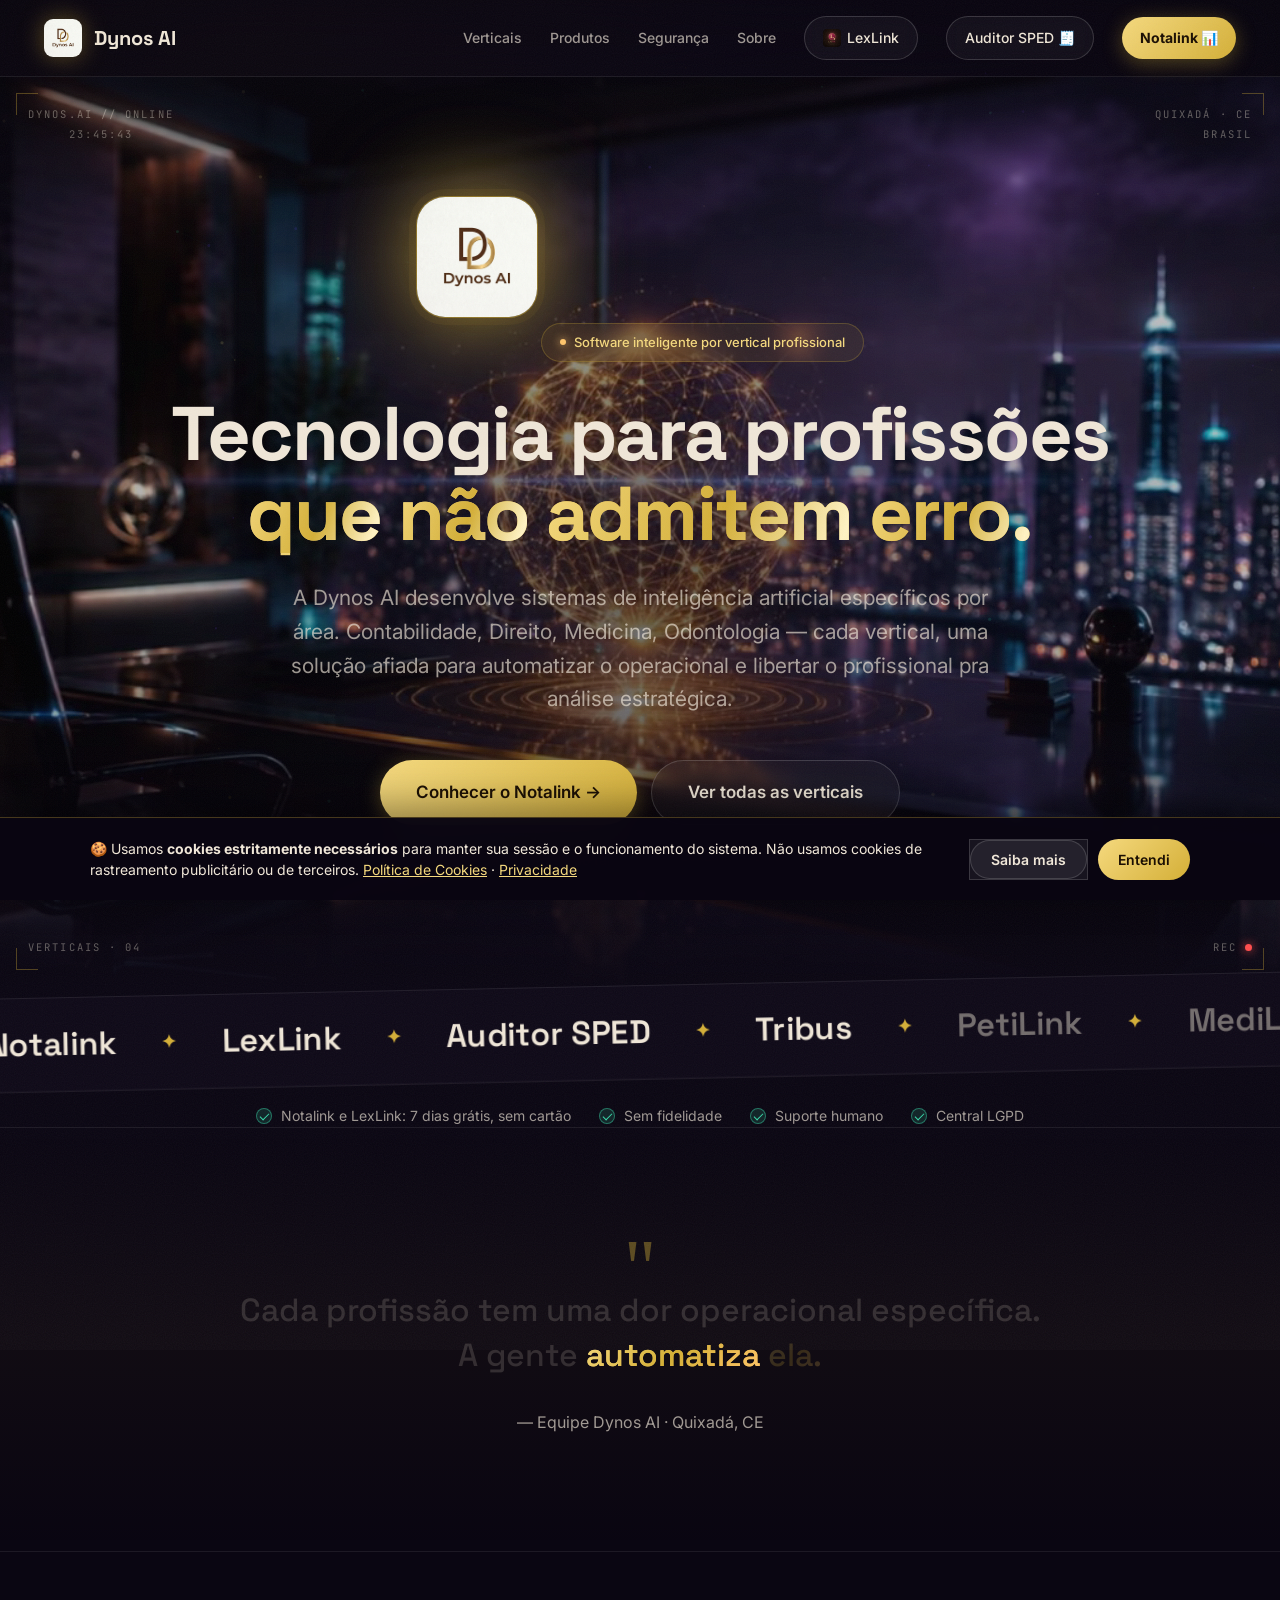
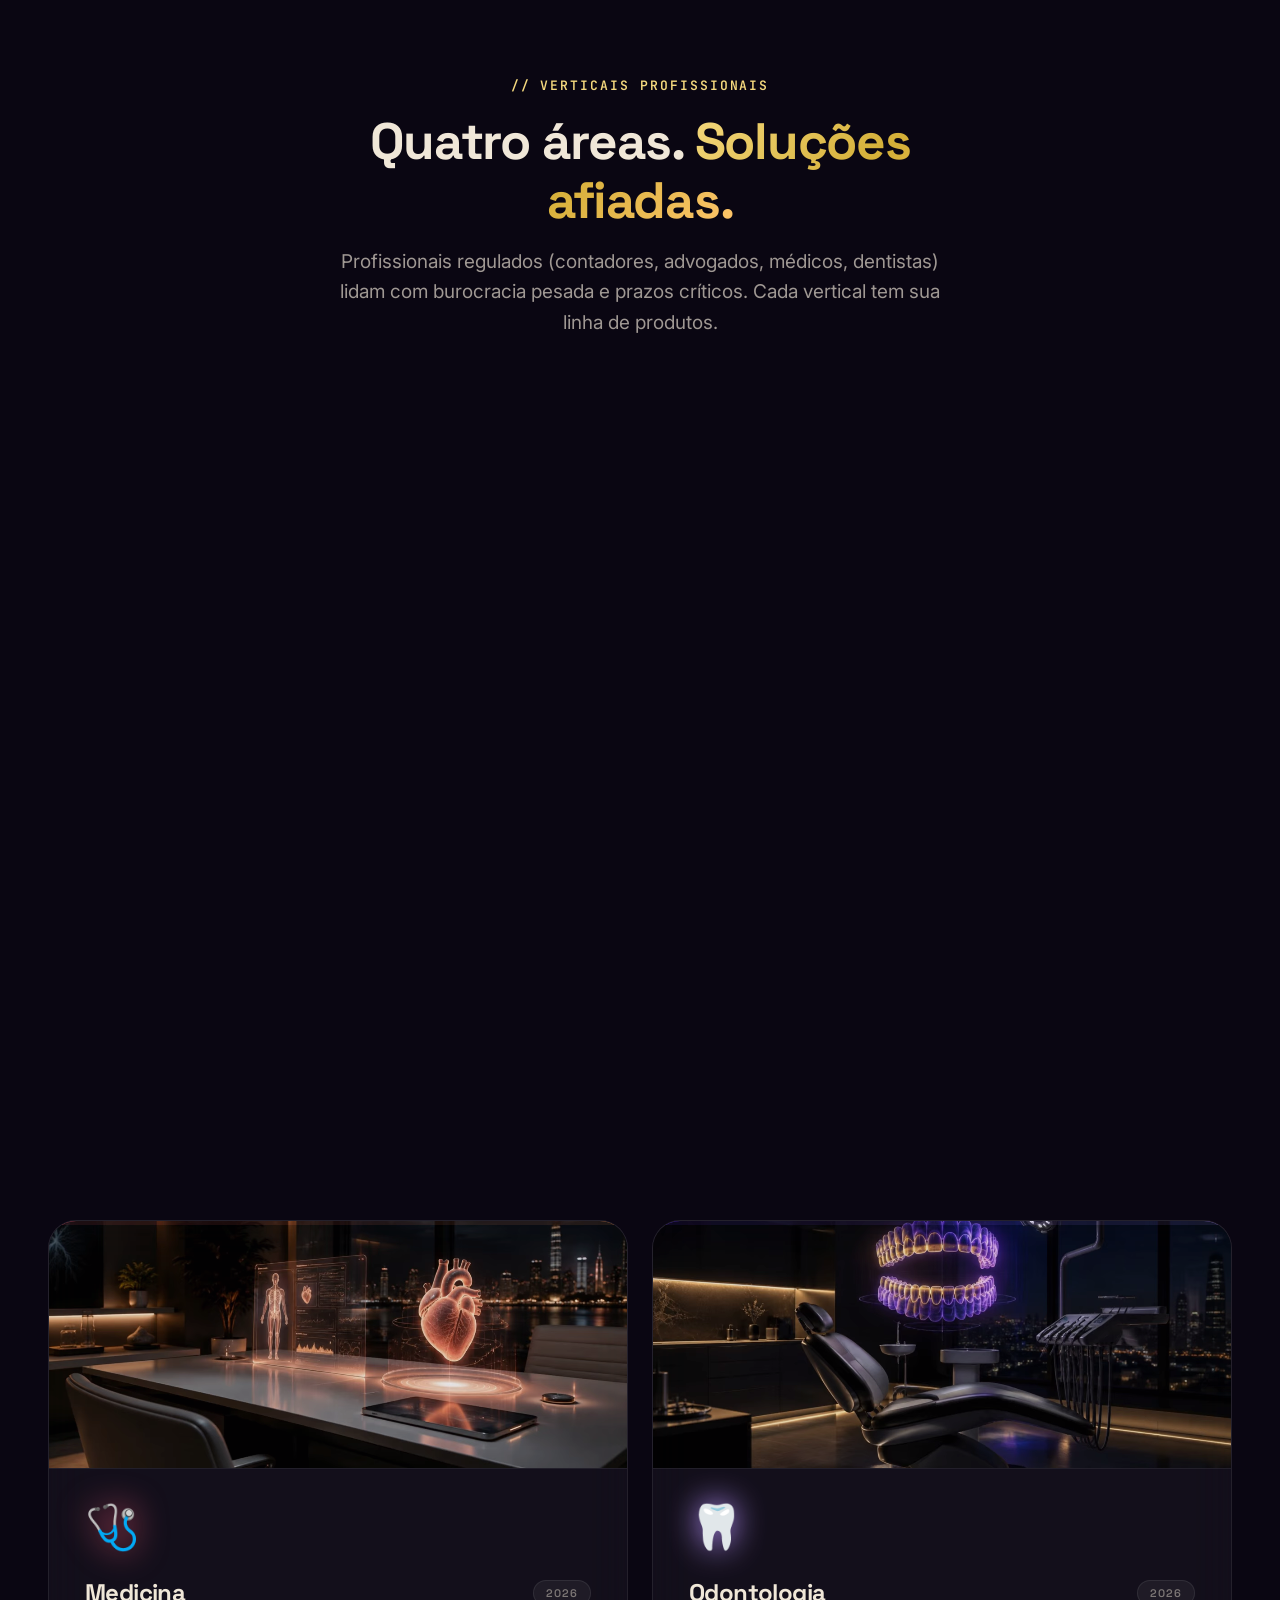
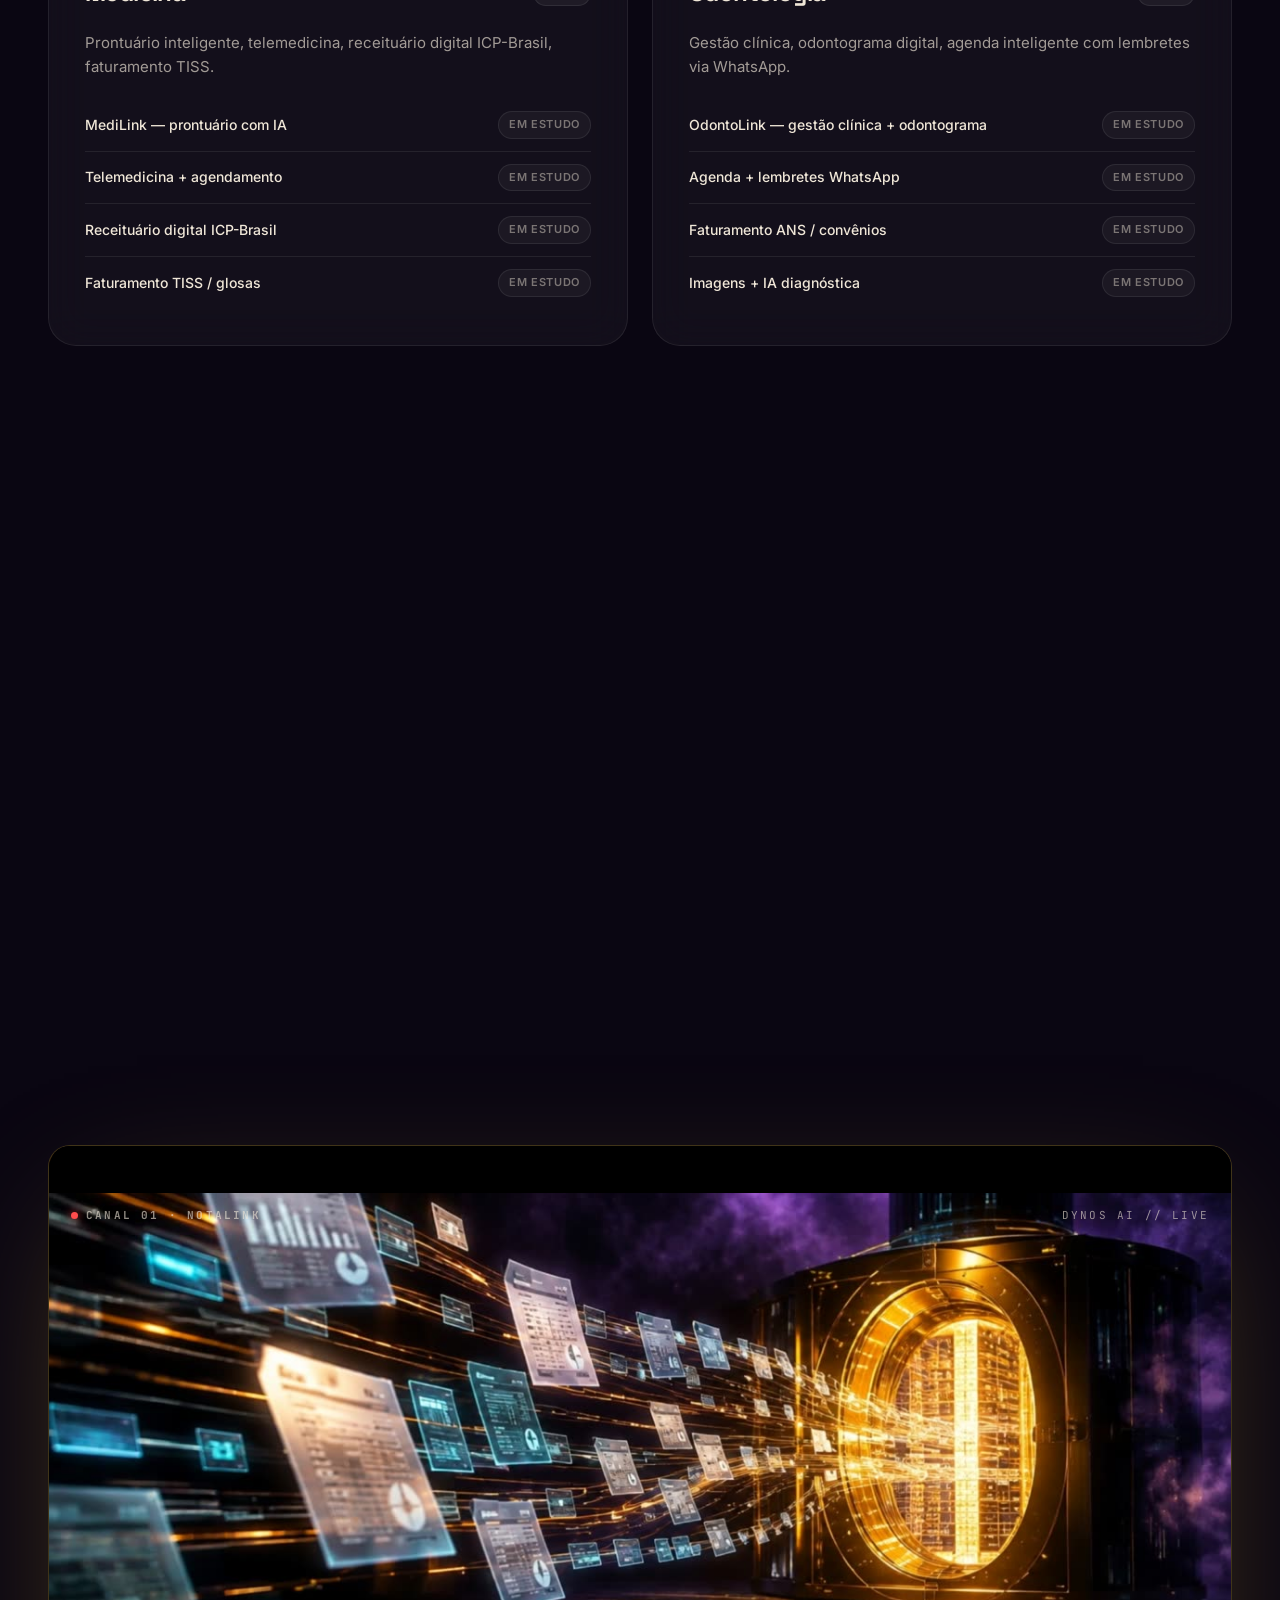
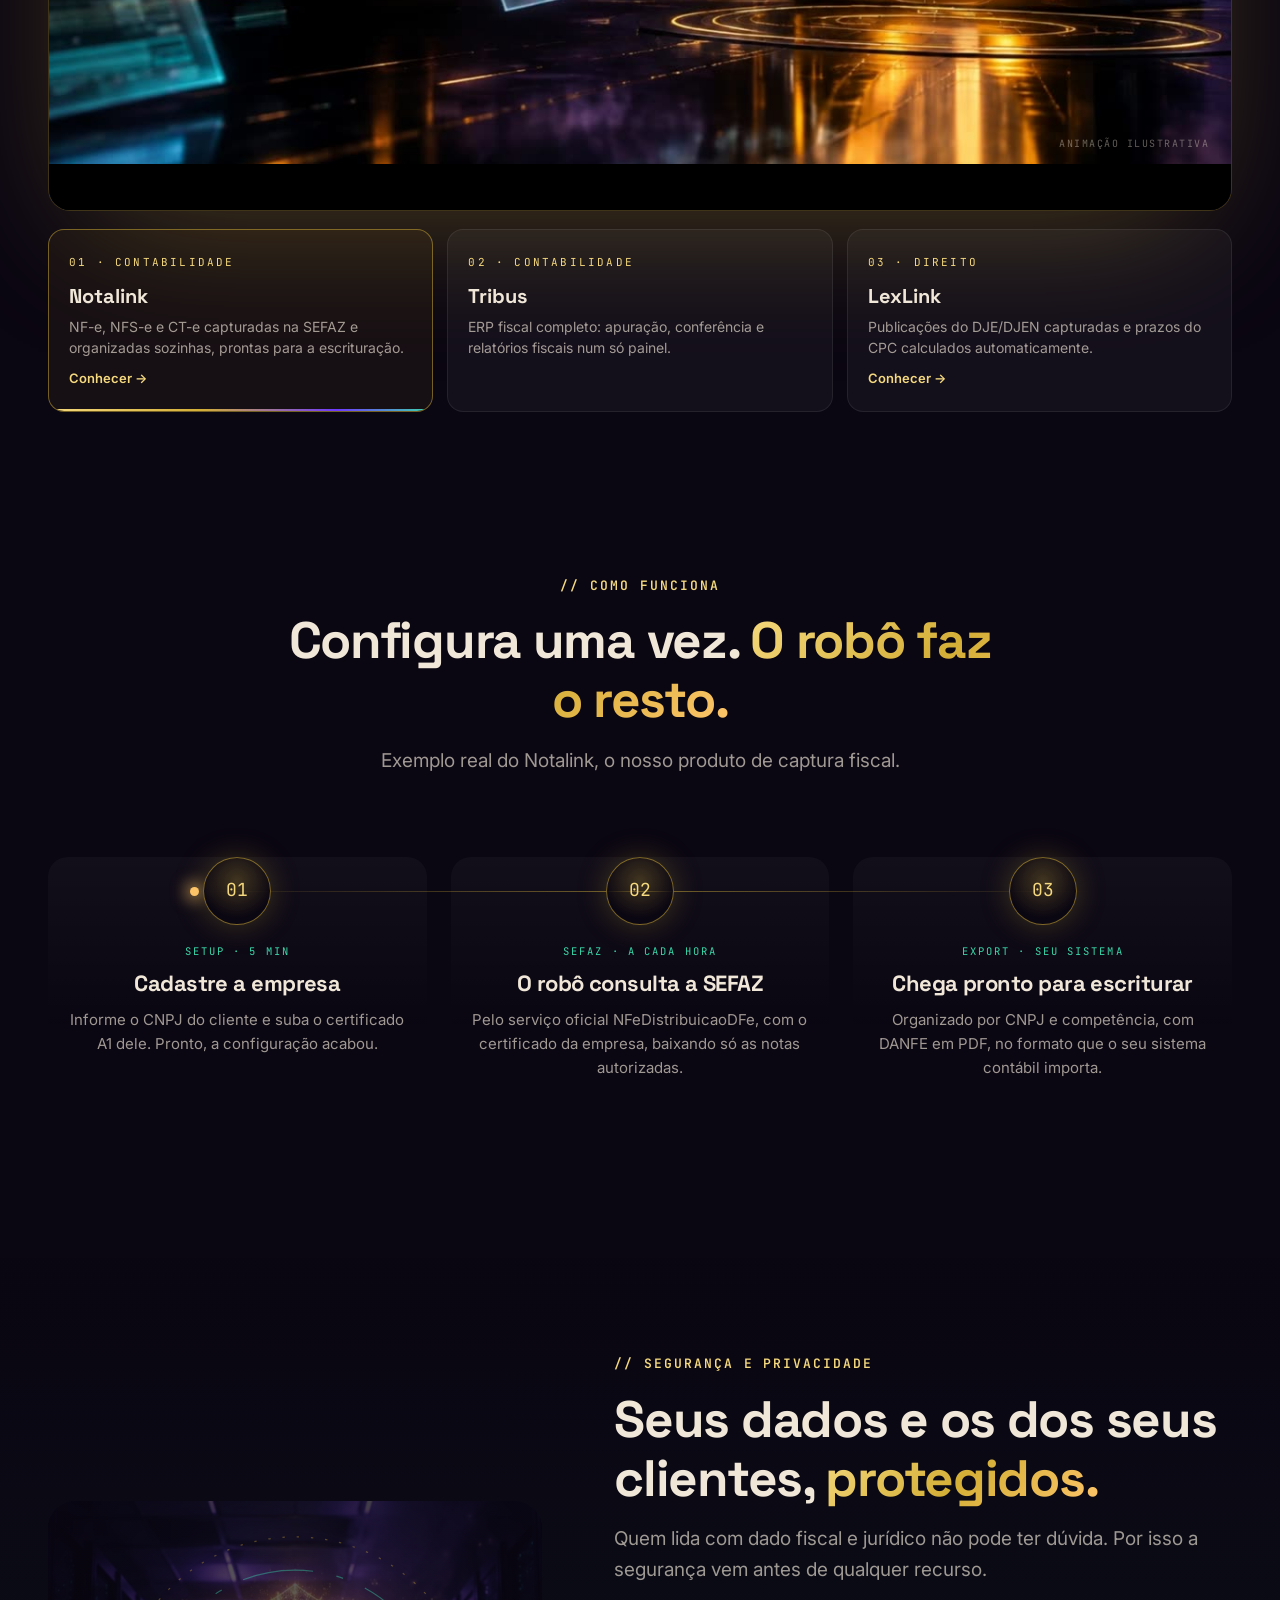
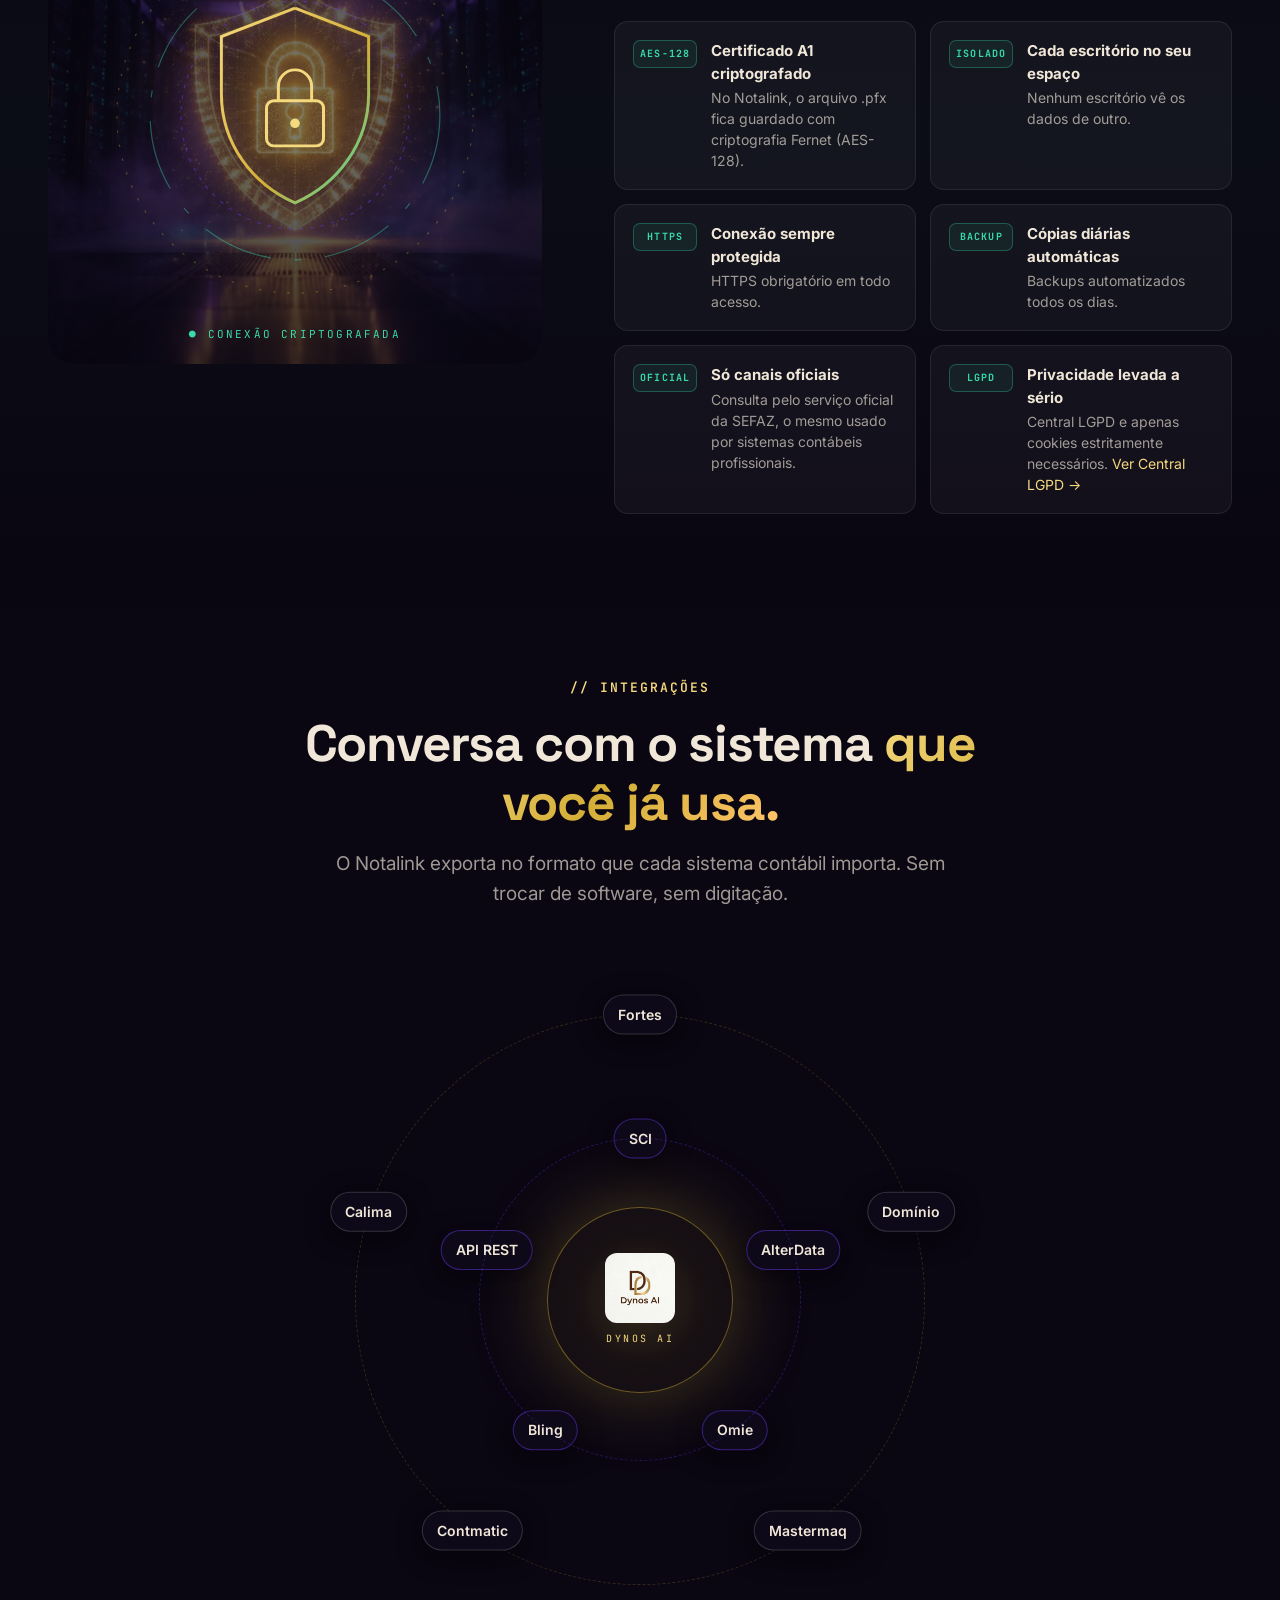
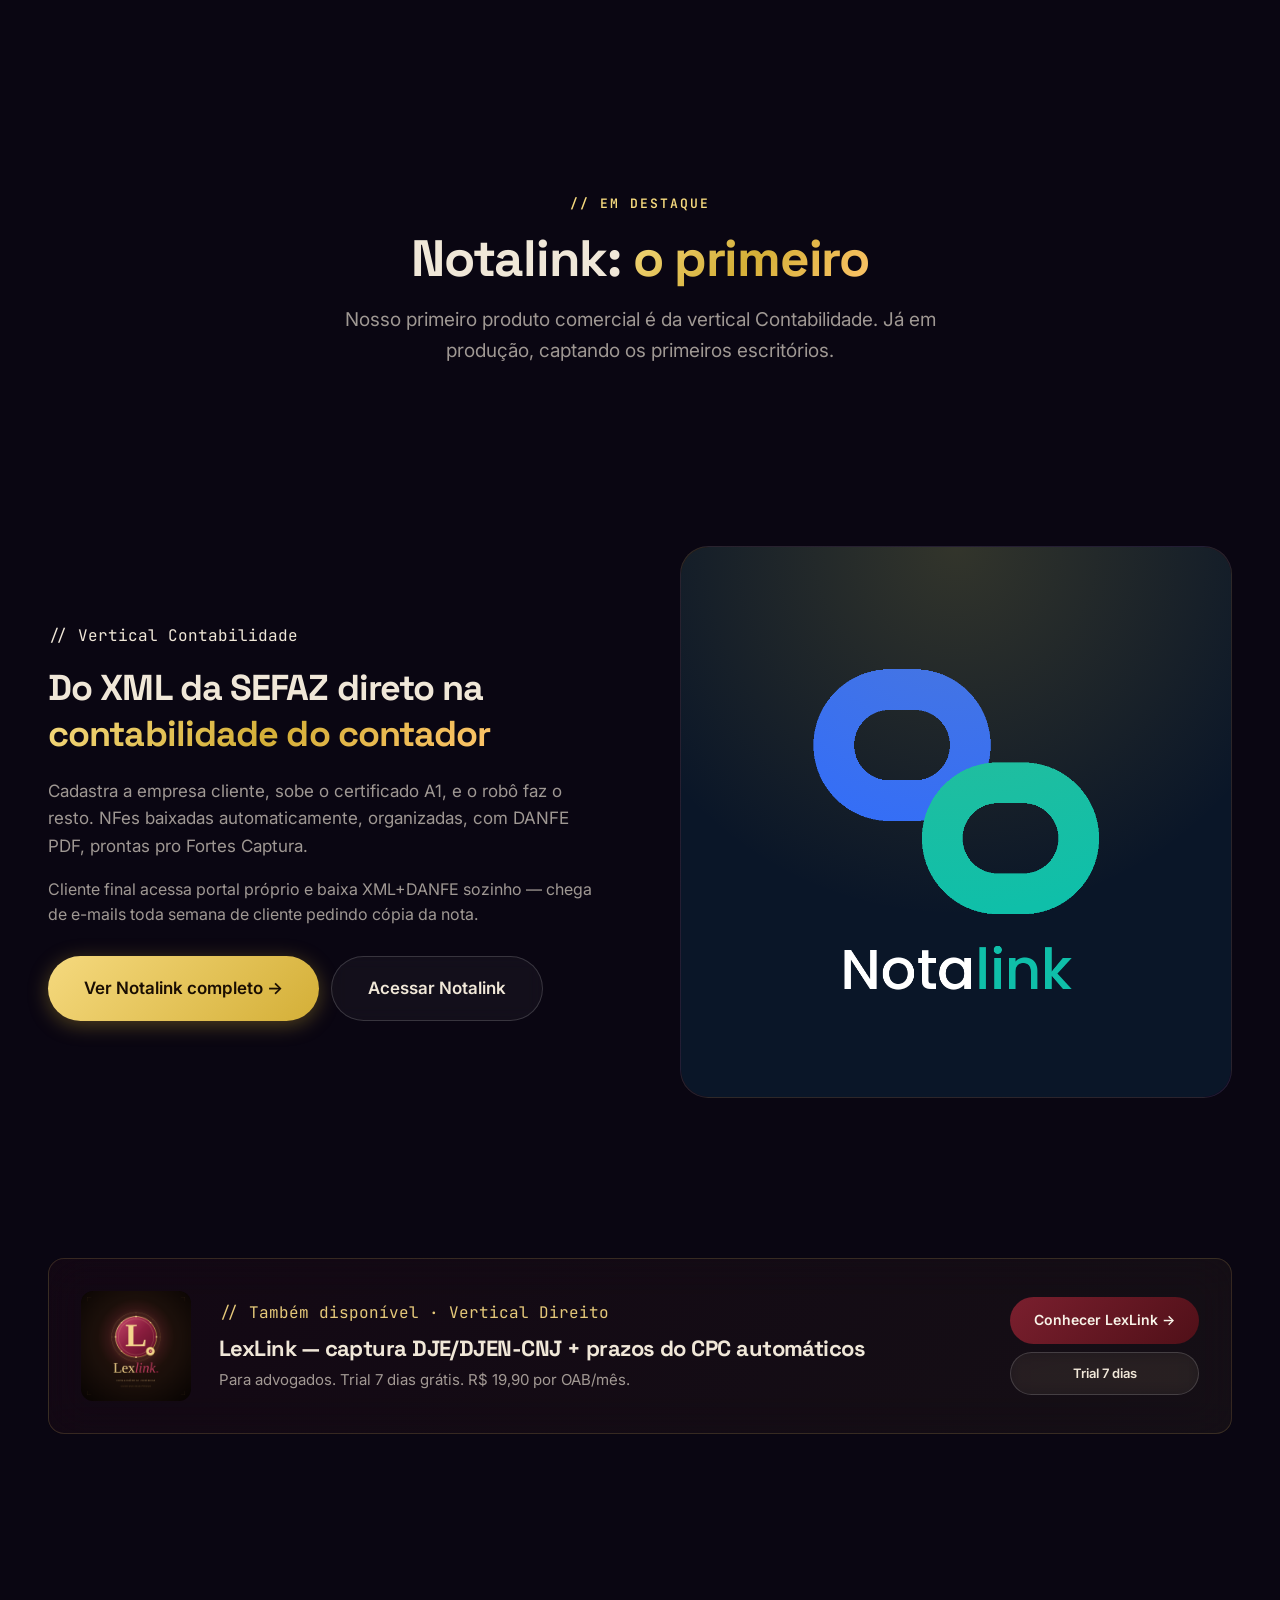
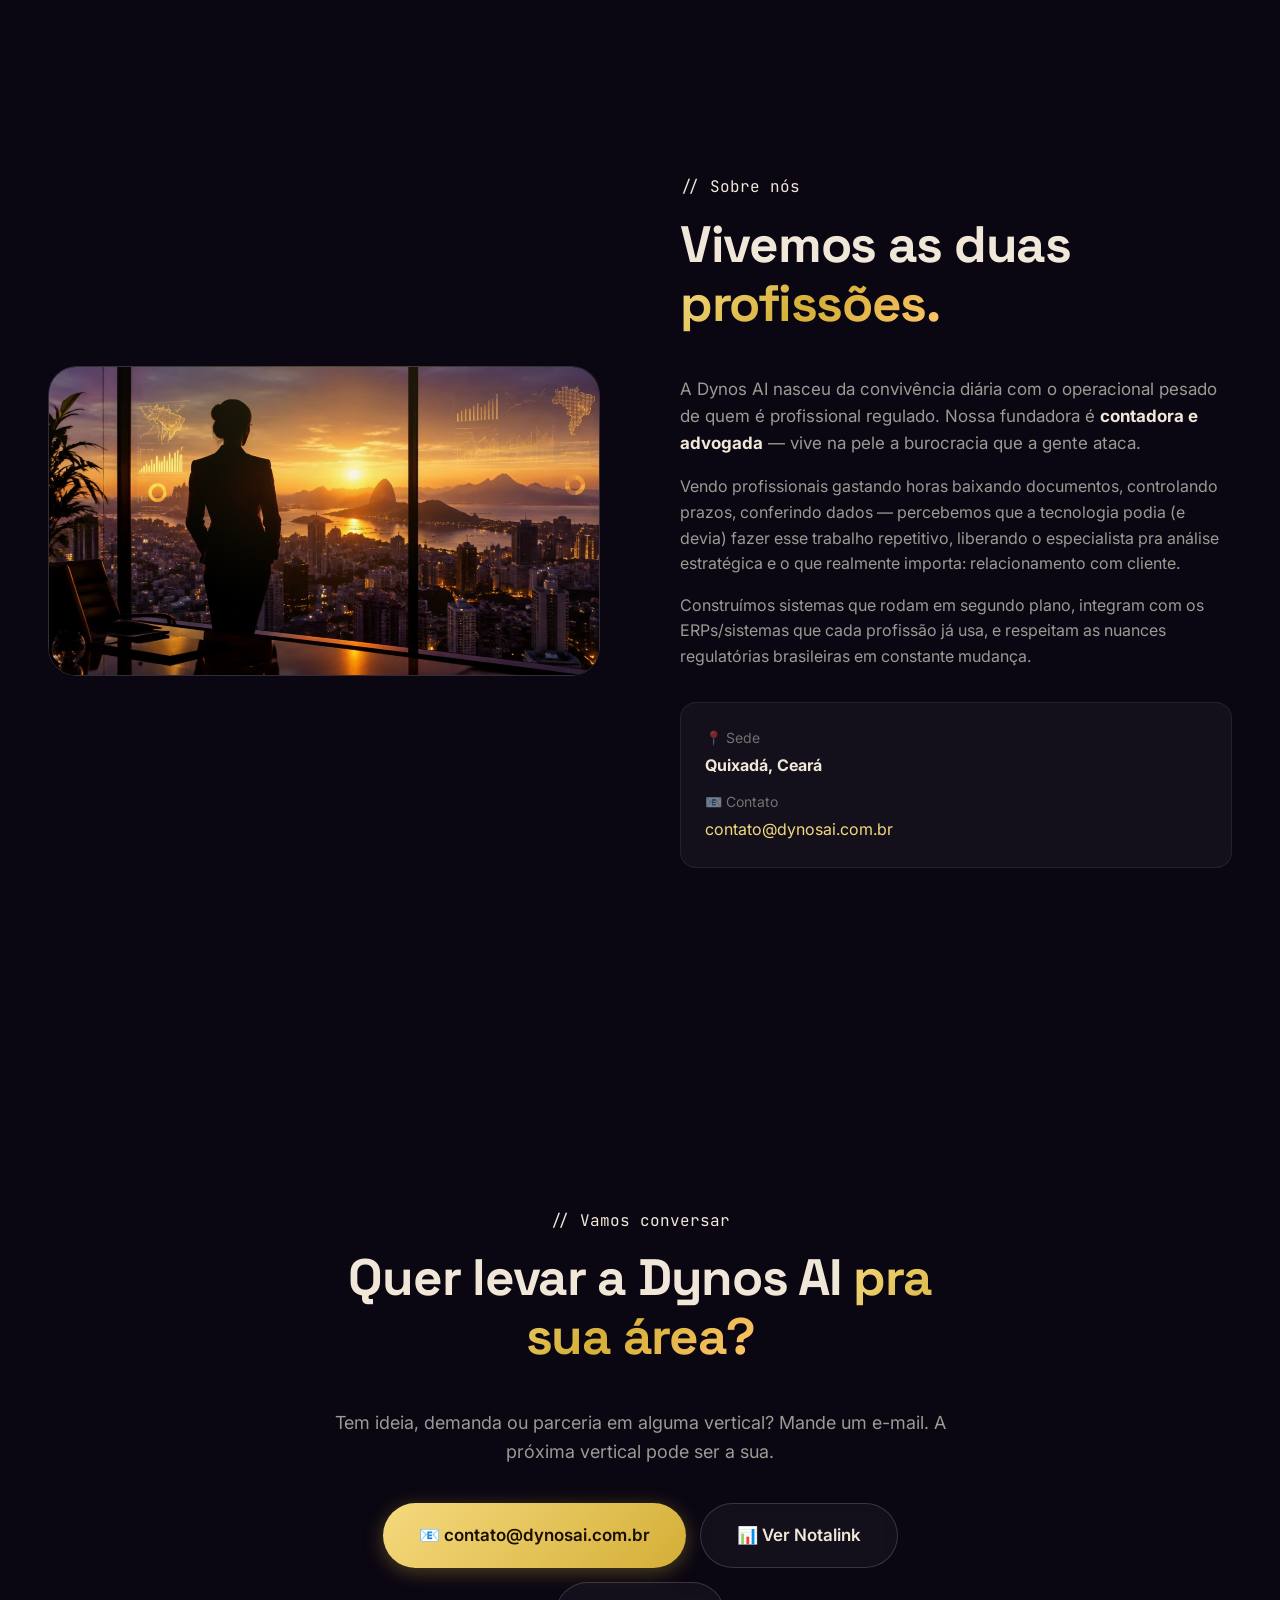
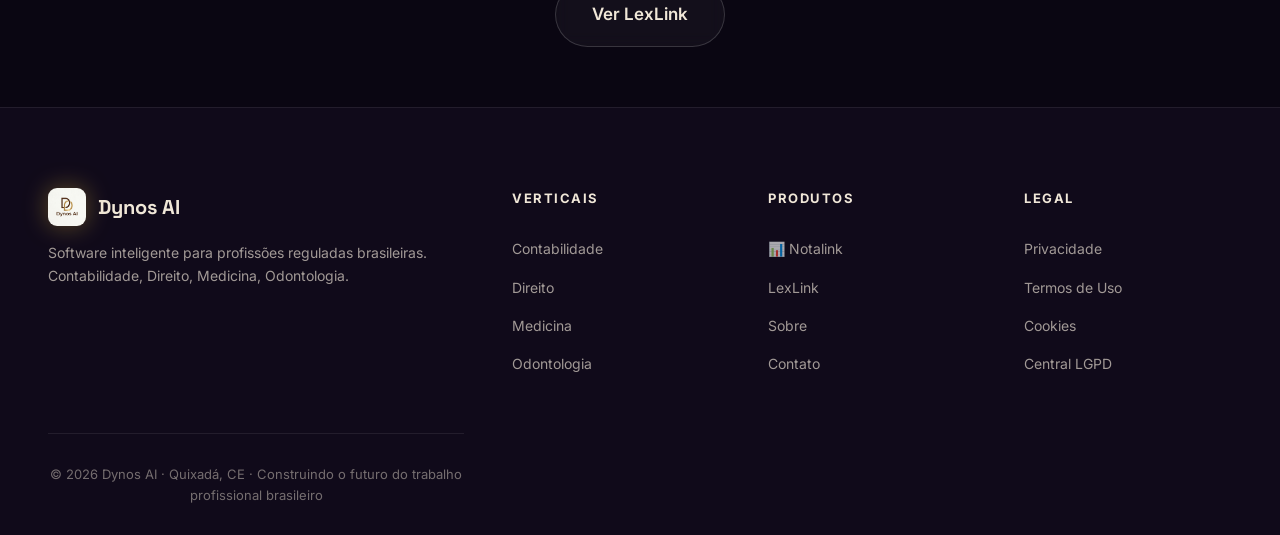
==== index.html @ 8ede56cf "Remove o nome "Diego" da assinatura do manifesto A assinatura passa a ser "Equipe Dynos AI · Quixadá" ====
<!doctype html>
<html lang="pt-br">
<head>
  <meta charset="utf-8" />
  <meta name="viewport" content="width=device-width, initial-scale=1" />
  <title>Dynos AI — IA para profissões que exigem precisão</title>
  <script>try{if(sessionStorage.getItem("dy-intro")==="1")document.documentElement.classList.add("dy-seen")}catch(e){}</script>
  <meta name="description" content="A Dynos AI desenvolve sistemas inteligentes por vertical profissional. Contabilidade, Direito, Medicina, Odontologia. Notalink é o primeiro produto." />
  <link rel="stylesheet" href="/assets/css/dynosai.css?v=20260428a" />
  <link rel="stylesheet" href="/assets/css/dynos-cinema.css?v=20260928a" />
  <link href="https://fonts.googleapis.com/css2?family=JetBrains+Mono:wght@400;500&display=swap" rel="stylesheet">
  <link rel="icon" href="/assets/img/dynos_logo_square.png" type="image/png" />
  <link rel="preconnect" href="https://fonts.googleapis.com">
  <link rel="preconnect" href="https://fonts.gstatic.com" crossorigin>
  <link href="https://fonts.googleapis.com/css2?family=Space+Grotesk:wght@500;600;700&family=Inter:wght@400;500;600;700&display=swap" rel="stylesheet">
  <style>
    .vertical-card {
      background: var(--dy-bg-card); border: 1px solid var(--dy-border);
      backdrop-filter: blur(20px); border-radius: var(--dy-radius-lg);
      padding: 36px; transition: all 0.3s ease;
      display: flex; flex-direction: column; height: 100%;
      position: relative; overflow: hidden;
    }
    .vertical-card::before {
      content: ''; position: absolute; top: 0; left: 0; right: 0; height: 4px;
      background: var(--accent-gradient);
    }
    .vertical-card:hover { transform: translateY(-6px); border-color: var(--dy-border-strong); }
    .vertical-card.contabilidade { --accent-gradient: linear-gradient(90deg, #1cc8a8, #2d5cf2); --accent: #1cc8a8; }
    .vertical-card.direito { --accent-gradient: linear-gradient(90deg, #d4af37, #f5d97e); --accent: #d4af37; }
    .vertical-card.medicina { --accent-gradient: linear-gradient(90deg, #ff5c7a, #ff9a5c); --accent: #ff5c7a; }
    .vertical-card.odontologia { --accent-gradient: linear-gradient(90deg, #6e3aff, #b993ff); --accent: #b993ff; }
    .vertical-card.outros { --accent-gradient: linear-gradient(90deg, #39d9aa, #5ce1c0); --accent: #39d9aa; }
    .vertical-card .icone-vertical {
      font-size: 44px; margin-bottom: 16px; filter: drop-shadow(0 0 16px var(--accent));
    }
    .vertical-card h3 {
      font-size: 24px; margin-bottom: 8px;
      display: flex; align-items: center; justify-content: space-between;
    }
    .vertical-card h3 .nome { color: var(--dy-text); }
    .vertical-card .descricao { color: var(--dy-text-muted); font-size: 15px; margin-bottom: 20px; min-height: 48px; }
    .vertical-card .lista-produtos { list-style: none; padding: 0; margin: 0; flex: 1; }
    .vertical-card .lista-produtos li {
      padding: 12px 0; border-bottom: 1px solid var(--dy-border);
      display: flex; justify-content: space-between; align-items: center; font-size: 14px;
    }
    .vertical-card .lista-produtos li:last-child { border-bottom: none; }
    .vertical-card .lista-produtos li .produto-nome { color: var(--dy-text); font-weight: 500; }
    .vertical-card .lista-produtos li .produto-status { font-size: 11px; padding: 4px 10px; border-radius: var(--dy-radius-pill); font-weight: 600; letter-spacing: 0.06em; text-transform: uppercase; }
    .status-disponivel { background: rgba(57,217,170,0.15); color: var(--dy-verde); border: 1px solid rgba(57,217,170,0.3); }
    .status-dev { background: rgba(212,175,55,0.12); color: var(--dy-dourado-claro); border: 1px solid rgba(212,175,55,0.25); }
    .status-estudo { background: rgba(255,255,255,0.04); color: var(--dy-text-subtle); border: 1px solid var(--dy-border); }

    .manifesto {
      padding: 100px 24px; text-align: center;
      background: linear-gradient(180deg, transparent, rgba(212,175,55,0.04), transparent);
      border-top: 1px solid var(--dy-border); border-bottom: 1px solid var(--dy-border);
    }
    .manifesto blockquote {
      font-family: 'Space Grotesk', sans-serif; font-size: clamp(22px, 3vw, 32px);
      font-weight: 500; line-height: 1.4; color: var(--dy-text);
      max-width: 880px; margin: 0 auto; padding: 0;
      border: none; quotes: none;
    }
    .manifesto blockquote::before {
      content: '"'; font-size: 80px; color: var(--dy-dourado);
      font-family: serif; line-height: 1; display: block; margin-bottom: -20px; opacity: 0.4;
    }
  </style>
</head>
<body data-dy-home>

<!-- Abertura cinematográfica (aparece 1x por visita) -->
<div class="dy-intro" id="dy-intro" aria-hidden="true">
  <div class="dy-intro-bar top"></div>
  <div class="dy-intro-core">
    <img src="/assets/img/dynos_logo_square.png" alt="" />
    <span class="dy-intro-code">INICIALIZANDO NÚCLEO</span>
    <div class="dy-intro-track"><span></span></div>
  </div>
  <div class="dy-intro-bar bottom"></div>
</div>

<header class="dy-header">
  <div class="dy-container">
    <a href="/" class="dy-logo-wrap">
      <img src="/assets/img/dynos_logo_square.png" alt="Dynos AI" />
      <span class="marca">Dynos AI</span>
    </a>
    <nav class="dy-nav">
      <a href="#verticais">Verticais</a>
      <a href="#produtos">Produtos</a>
      <a href="#seguranca">Segurança</a>
      <a href="#sobre">Sobre</a>
      <a href="/produtos/lexlink.html" class="dy-btn dy-btn-ghost" style="padding: 10px 18px; font-size: 14px; display:inline-flex; align-items:center; gap:6px;"><img src="/assets/img/lexlink_logo.png?v=20260428b" alt="" style="height:18px; width:18px; border-radius:4px;" /> LexLink</a>
      <a href="https://auditorsped.dynosai.com.br/" class="dy-btn dy-btn-ghost" style="padding: 10px 18px; font-size: 14px;">Auditor SPED 🧾</a>
      <a href="/produtos/notalink.html" class="dy-btn dy-btn-dourado" style="padding: 10px 18px; font-size: 14px;">Notalink 📊</a>
    </nav>
  </div>
</header>

<section class="dy-hero dy-has-video">
  <div class="dy-bgvideo" aria-hidden="true">
    <video autoplay muted loop playsinline preload="metadata" poster="/assets/video/hf/topo-poster.jpg?v=20260928a">
      <source src="/assets/video/hf/topo.mp4?v=20260928a" type="video/mp4" />
      <source src="/assets/video/hf/topo.webm?v=20260928a" type="video/webm" />
    </video>
  </div>
  <div class="dy-container">
    <img src="/assets/img/dynos_logo_square.png" alt="" class="logo-grande" />
    <span class="badge-pre"><span class="dot"></span> Software inteligente por vertical profissional</span>
    <h1>Tecnologia para profissões <span class="gradient-text">que não admitem erro.</span></h1>
    <p class="subtitulo">A Dynos AI desenvolve sistemas de inteligência artificial específicos por área. Contabilidade, Direito, Medicina, Odontologia — cada vertical, uma solução afiada para automatizar o operacional e libertar o profissional pra análise estratégica.</p>
    <div class="cta-grupo">
      <a href="/produtos/notalink.html" class="dy-btn dy-btn-dourado dy-btn-lg">Conhecer o Notalink →</a>
      <a href="#verticais" class="dy-btn dy-btn-ghost dy-btn-lg">Ver todas as verticais</a>
    </div>
    <p style="margin-top: 20px; font-size: 14px; color: var(--dy-text-subtle);">
      Já em produção também: <a href="/produtos/lexlink.html" style="color: #e6c97a; font-weight: 500; display:inline-flex; align-items:center; gap:6px;"><img src="/assets/img/lexlink_logo.png?v=20260428b" alt="" style="width:18px; height:18px; border-radius:4px; vertical-align:middle;" /> LexLink — Direito</a>
    </p>
  </div>
</section>

<!-- Faixa rolante com os produtos -->
<div class="dy-marquee" aria-hidden="true">
  <div class="dy-marquee-track">
    <span>Notalink</span><b>✦</b><span>LexLink</span><b>✦</b><span>Auditor SPED</span><b>✦</b><span>Tribus</span><b>✦</b><span class="muted">PetiLink</span><b>✦</b><span class="muted">MediLink</span><b>✦</b><span class="muted">OdontoLink</span><b>✦</b>
    <span>Notalink</span><b>✦</b><span>LexLink</span><b>✦</b><span>Auditor SPED</span><b>✦</b><span>Tribus</span><b>✦</b><span class="muted">PetiLink</span><b>✦</b><span class="muted">MediLink</span><b>✦</b><span class="muted">OdontoLink</span><b>✦</b>
  </div>
</div>

<!-- Faixa de garantias -->
<div class="dy-garantias" role="list">
  <span role="listitem"><i></i>Notalink e LexLink: 7 dias grátis, sem cartão</span>
  <span role="listitem"><i></i>Sem fidelidade</span>
  <span role="listitem"><i></i>Suporte humano</span>
  <span role="listitem"><i></i>Central LGPD</span>
</div>

<section class="manifesto">
  <div class="dy-container">
    <blockquote>
      Cada profissão tem uma dor operacional específica.<br/>
      A gente <span class="gradient-text">automatiza ela.</span>
    </blockquote>
    <p style="margin-top: 32px; color: var(--dy-text-muted); font-size: 16px;">
      — Equipe Dynos AI · Quixadá, CE
    </p>
  </div>
</section>

<section id="verticais" class="dy-secao">
  <div class="dy-container">
    <div class="dy-secao-titulo dy-fade-up">
      <span class="label">// Verticais profissionais</span>
      <h2>Quatro áreas. <span class="gradient-text">Soluções afiadas.</span></h2>
      <p>Profissionais regulados (contadores, advogados, médicos, dentistas) lidam com burocracia pesada e prazos críticos. Cada vertical tem sua linha de produtos.</p>
    </div>

    <div class="dy-grid dy-grid-2">

      <div class="vertical-card contabilidade dy-fade-up">
        <video class="dy-card-video" muted loop playsinline preload="none" poster="/assets/video/hf/tribus-poster.jpg?v=20260928a" aria-hidden="true">
          <source src="/assets/video/hf/tribus.mp4?v=20260928a" type="video/mp4" />
          <source src="/assets/video/hf/tribus.webm?v=20260928a" type="video/webm" />
        </video>
        <div class="icone-vertical">📊</div>
        <h3>
          <span class="nome">Contabilidade</span>
          <span class="dy-badge">● ativa</span>
        </h3>
        <p class="descricao">Automação fiscal-contábil pra escritórios brasileiros. SEFAZ, RFB, eSocial, Reforma Tributária.</p>
        <ul class="lista-produtos">
          <li>
            <a href="/produtos/notalink.html" class="produto-nome">Notalink — captura SEFAZ + Fortes</a>
            <span class="produto-status status-disponivel">disponível</span>
          </li>
          <li>
            <span class="produto-nome">Tribus — ERP fiscal completo</span>
            <span class="produto-status status-dev">em uso</span>
          </li>
          <li>
            <a href="https://auditorsped.dynosai.com.br/" class="produto-nome">Auditor SPED — confere o SPED antes do PVA</a>
            <span class="produto-status status-disponivel">disponível</span>
          </li>
          <li>
            <span class="produto-nome">Robô de obrigações acessórias (DCTFWeb, EFD)</span>
            <span class="produto-status status-estudo">em estudo</span>
          </li>
          <li>
            <span class="produto-nome">Conciliação bancária com IA</span>
            <span class="produto-status status-estudo">em estudo</span>
          </li>
        </ul>
      </div>

      <div class="vertical-card direito dy-fade-up">
        <video class="dy-card-video" muted loop playsinline preload="none" poster="/assets/video/hf/lexlink-poster.jpg?v=20260928a" aria-hidden="true">
          <source src="/assets/video/hf/lexlink.mp4?v=20260928a" type="video/mp4" />
          <source src="/assets/video/hf/lexlink.webm?v=20260928a" type="video/webm" />
        </video>
        <div class="icone-vertical">⚖️</div>
        <h3>
          <span class="nome">Direito</span>
          <span class="dy-badge">● ativa</span>
        </h3>
        <p class="descricao">Captura de publicações, automação de prazos, IA jurídica integrada com tribunais brasileiros.</p>
        <ul class="lista-produtos">
          <li>
            <a href="/produtos/lexlink.html" class="produto-nome">LexLink — captura DJE + prazos CPC automáticos</a>
            <span class="produto-status status-disponivel">disponível</span>
          </li>
          <li>
            <span class="produto-nome">PetiLink — Petição IA assistida</span>
            <span class="produto-status status-dev">em dev</span>
          </li>
          <li>
            <span class="produto-nome">CRM jurídico com PJE/eSAJ/Projudi</span>
            <span class="produto-status status-estudo">em estudo</span>
          </li>
          <li>
            <span class="produto-nome">Gestão de honorários + contratos digitais</span>
            <span class="produto-status status-estudo">em estudo</span>
          </li>
          <li>
            <span class="produto-nome">Análise de jurisprudência com IA</span>
            <span class="produto-status status-estudo">em estudo</span>
          </li>
        </ul>
      </div>

      <div class="vertical-card medicina dy-fade-up">
        <video class="dy-card-video" muted loop playsinline preload="none" poster="/assets/video/hf/medicina-poster.jpg?v=20260928a" aria-hidden="true">
          <source src="/assets/video/hf/medicina.mp4?v=20260928a" type="video/mp4" />
          <source src="/assets/video/hf/medicina.webm?v=20260928a" type="video/webm" />
        </video>
        <div class="icone-vertical">🩺</div>
        <h3>
          <span class="nome">Medicina</span>
          <span class="dy-badge em-breve">2026</span>
        </h3>
        <p class="descricao">Prontuário inteligente, telemedicina, receituário digital ICP-Brasil, faturamento TISS.</p>
        <ul class="lista-produtos">
          <li>
            <span class="produto-nome">MediLink — prontuário com IA</span>
            <span class="produto-status status-estudo">em estudo</span>
          </li>
          <li>
            <span class="produto-nome">Telemedicina + agendamento</span>
            <span class="produto-status status-estudo">em estudo</span>
          </li>
          <li>
            <span class="produto-nome">Receituário digital ICP-Brasil</span>
            <span class="produto-status status-estudo">em estudo</span>
          </li>
          <li>
            <span class="produto-nome">Faturamento TISS / glosas</span>
            <span class="produto-status status-estudo">em estudo</span>
          </li>
        </ul>
      </div>

      <div class="vertical-card odontologia dy-fade-up">
        <video class="dy-card-video" muted loop playsinline preload="none" poster="/assets/video/hf/odontologia-poster.jpg?v=20260928a" aria-hidden="true">
          <source src="/assets/video/hf/odontologia.mp4?v=20260928a" type="video/mp4" />
          <source src="/assets/video/hf/odontologia.webm?v=20260928a" type="video/webm" />
        </video>
        <div class="icone-vertical">🦷</div>
        <h3>
          <span class="nome">Odontologia</span>
          <span class="dy-badge em-breve">2026</span>
        </h3>
        <p class="descricao">Gestão clínica, odontograma digital, agenda inteligente com lembretes via WhatsApp.</p>
        <ul class="lista-produtos">
          <li>
            <span class="produto-nome">OdontoLink — gestão clínica + odontograma</span>
            <span class="produto-status status-estudo">em estudo</span>
          </li>
          <li>
            <span class="produto-nome">Agenda + lembretes WhatsApp</span>
            <span class="produto-status status-estudo">em estudo</span>
          </li>
          <li>
            <span class="produto-nome">Faturamento ANS / convênios</span>
            <span class="produto-status status-estudo">em estudo</span>
          </li>
          <li>
            <span class="produto-nome">Imagens + IA diagnóstica</span>
            <span class="produto-status status-estudo">em estudo</span>
          </li>
        </ul>
      </div>

    </div>

    <div class="dy-card dy-fade-up" style="margin-top: 32px; text-align: center; background: linear-gradient(135deg, rgba(57,217,170,0.04), rgba(212,175,55,0.04));">
      <div style="font-size: 36px; margin-bottom: 12px;">🚀</div>
      <h3 style="margin-bottom: 12px;">Outras verticais no radar</h3>
      <p style="color: var(--dy-text-muted); margin-bottom: 20px;">
        Estamos avaliando expansão pra outras profissões reguladas brasileiras
      </p>
      <div style="display: flex; gap: 14px; flex-wrap: wrap; justify-content: center; margin-top: 12px;">
        <span class="dy-badge em-breve">🐾 PetLink (Veterinária)</span>
        <span class="dy-badge em-breve">🏘️ ImobiLink (Corretores)</span>
        <span class="dy-badge em-breve">🏗️ EngeLink (Engenharia/CREA)</span>
        <span class="dy-badge em-breve">🧠 PsicoLink (Psicologia)</span>
        <span class="dy-badge em-breve">💼 ConsulLink (Consultoria)</span>
      </div>
      <p style="margin-top: 20px; font-size: 14px; color: var(--dy-text-subtle);">
        Tem ideia de vertical ou produto? <a href="mailto:contato@dynosai.com.br?subject=Ideia%20de%20vertical">Manda pra gente</a>.
      </p>
    </div>
  </div>
</section>

<!-- Sala de máquinas: vídeos dos produtos em funcionamento -->
<section id="tecnologia" class="dy-secao" style="padding-top: 40px;">
  <div class="dy-container">
    <div class="dy-secao-titulo">
      <span class="label">// Sala de máquinas</span>
      <h2>Veja a tecnologia <span class="gradient-text">trabalhando.</span></h2>
      <p>Por trás de cada produto, robôs e inteligência artificial rodando em segundo plano, enquanto você cuida do que importa.</p>
    </div>

    <div class="dy-reel" data-dur="10">
      <div class="dy-reel-screen">
        <video class="ativo" muted loop playsinline preload="metadata" poster="/assets/video/hf/notalink-poster.jpg?v=20260928a" data-src="/assets/video/hf/notalink.mp4?v=20260928a" aria-label="Animação: notas fiscais capturadas na SEFAZ e organizadas pelo Notalink"></video>
        <video muted loop playsinline preload="none" poster="/assets/video/hf/tribus-poster.jpg?v=20260928a" data-src="/assets/video/hf/tribus.mp4?v=20260928a" aria-label="Animação: painel de apuração fiscal do Tribus"></video>
        <video muted loop playsinline preload="none" poster="/assets/video/hf/lexlink-poster.jpg?v=20260928a" data-src="/assets/video/hf/lexlink.mp4?v=20260928a" aria-label="Animação: publicações do DJE lidas e prazos calculados pelo LexLink"></video>
        <div class="dy-reel-hud" aria-hidden="true"><span><i class="rec"></i><b class="dy-reel-canal">CANAL 01 · NOTALINK</b></span><span>DYNOS AI // LIVE</span></div>
        <div class="dy-reel-nota" aria-hidden="true">ANIMAÇÃO ILUSTRATIVA</div>
      </div>

      <div class="dy-reel-abas" role="tablist">
        <div tabindex="0" class="dy-reel-aba ativo" role="tab" aria-selected="true" data-canal="CANAL 01 · NOTALINK">
          <span class="num">01 · CONTABILIDADE</span>
          <strong>Notalink</strong>
          <span class="desc">NF-e, NFS-e e CT-e capturadas na SEFAZ e organizadas sozinhas, prontas para a escrituração.</span>
          <a href="/produtos/notalink.html">Conhecer →</a>
          <i class="barra"></i>
        </div>
        <div tabindex="0" class="dy-reel-aba" role="tab" aria-selected="false" data-canal="CANAL 02 · TRIBUS">
          <span class="num">02 · CONTABILIDADE</span>
          <strong>Tribus</strong>
          <span class="desc">ERP fiscal completo: apuração, conferência e relatórios fiscais num só painel.</span>
          <i class="barra"></i>
        </div>
        <div tabindex="0" class="dy-reel-aba" role="tab" aria-selected="false" data-canal="CANAL 03 · LEXLINK">
          <span class="num">03 · DIREITO</span>
          <strong>LexLink</strong>
          <span class="desc">Publicações do DJE/DJEN capturadas e prazos do CPC calculados automaticamente.</span>
          <a href="/produtos/lexlink.html">Conhecer →</a>
          <i class="barra"></i>
        </div>
      </div>
    </div>
  </div>
</section>

<!-- Como funciona -->
<section id="como-funciona" class="dy-secao" style="padding-top: 40px;">
  <div class="dy-container">
    <div class="dy-secao-titulo">
      <span class="label">// Como funciona</span>
      <h2>Configura uma vez. <span class="gradient-text">O robô faz o resto.</span></h2>
      <p>Exemplo real do Notalink, o nosso produto de captura fiscal.</p>
    </div>
    <ol class="dy-fluxo">
      <li>
        <span class="dy-fluxo-no">01</span>
        <span class="dy-fluxo-tag">SETUP · 5 MIN</span>
        <h3>Cadastre a empresa</h3>
        <p>Informe o CNPJ do cliente e suba o certificado A1 dele. Pronto, a configuração acabou.</p>
      </li>
      <li>
        <span class="dy-fluxo-no">02</span>
        <span class="dy-fluxo-tag">SEFAZ · A CADA HORA</span>
        <h3>O robô consulta a SEFAZ</h3>
        <p>Pelo serviço oficial NFeDistribuicaoDFe, com o certificado da empresa, baixando só as notas autorizadas.</p>
      </li>
      <li>
        <span class="dy-fluxo-no">03</span>
        <span class="dy-fluxo-tag">EXPORT · SEU SISTEMA</span>
        <h3>Chega pronto para escriturar</h3>
        <p>Organizado por CNPJ e competência, com DANFE em PDF, no formato que o seu sistema contábil importa.</p>
      </li>
    </ol>
  </div>
</section>

<!-- Segurança -->
<section id="seguranca" class="dy-secao dy-seguranca">
  <div class="dy-container">
    <div class="dy-seg-grid">
      <div class="dy-seg-visual" aria-hidden="true">
        <div class="dy-bgvideo suave" aria-hidden="true">
          <video autoplay muted loop playsinline preload="metadata" poster="/assets/video/hf/seguranca-poster.jpg?v=20260928a">
            <source src="/assets/video/hf/seguranca.mp4?v=20260928a" type="video/mp4" />
            <source src="/assets/video/hf/seguranca.webm?v=20260928a" type="video/webm" />
          </video>
        </div>
        <svg viewBox="0 0 320 320" class="dy-escudo">
          <defs>
            <linearGradient id="dyg" x1="0" y1="0" x2="1" y2="1"><stop offset="0" stop-color="#f5d97e"/><stop offset=".6" stop-color="#d4af37"/><stop offset="1" stop-color="#39d9aa"/></linearGradient>
          </defs>
          <circle cx="160" cy="160" r="150" class="anel a1"/>
          <circle cx="160" cy="160" r="122" class="anel a2"/>
          <circle cx="160" cy="160" r="96" class="anel a3"/>
          <path d="M160 70l62 24v48c0 42-26 76-62 92-36-16-62-50-62-92V94z" class="escudo"/>
          <rect x="136" y="148" width="48" height="38" rx="6" class="cadeado"/>
          <path d="M146 148v-12a14 14 0 0 1 28 0v12" class="cadeado"/>
          <circle cx="160" cy="167" r="4" fill="#f5d97e"/>
        </svg>
        <span class="dy-seg-status">● CONEXÃO CRIPTOGRAFADA</span>
      </div>
      <div>
        <div class="dy-secao-titulo" style="text-align:left; margin-bottom: 36px;">
          <span class="label">// Segurança e privacidade</span>
          <h2 style="margin-left:0">Seus dados e os dos seus clientes, <span class="gradient-text">protegidos.</span></h2>
          <p style="margin-left:0">Quem lida com dado fiscal e jurídico não pode ter dúvida. Por isso a segurança vem antes de qualquer recurso.</p>
        </div>
        <ul class="dy-seg-lista">
          <li><b>AES-128</b><span><strong>Certificado A1 criptografado</strong>No Notalink, o arquivo .pfx fica guardado com criptografia Fernet (AES-128).</span></li>
          <li><b>ISOLADO</b><span><strong>Cada escritório no seu espaço</strong>Nenhum escritório vê os dados de outro.</span></li>
          <li><b>HTTPS</b><span><strong>Conexão sempre protegida</strong>HTTPS obrigatório em todo acesso.</span></li>
          <li><b>BACKUP</b><span><strong>Cópias diárias automáticas</strong>Backups automatizados todos os dias.</span></li>
          <li><b>OFICIAL</b><span><strong>Só canais oficiais</strong>Consulta pelo serviço oficial da SEFAZ, o mesmo usado por sistemas contábeis profissionais.</span></li>
          <li><b>LGPD</b><span><strong>Privacidade levada a sério</strong>Central LGPD e apenas cookies estritamente necessários. <a href="/lgpd.html">Ver Central LGPD →</a></span></li>
        </ul>
      </div>
    </div>
  </div>
</section>

<!-- Integrações -->
<section id="integracoes" class="dy-secao" style="padding-top: 40px;">
  <div class="dy-container">
    <div class="dy-secao-titulo">
      <span class="label">// Integrações</span>
      <h2>Conversa com o sistema <span class="gradient-text">que você já usa.</span></h2>
      <p>O Notalink exporta no formato que cada sistema contábil importa. Sem trocar de software, sem digitação.</p>
    </div>
    <div class="dy-orbita" aria-label="Sistemas integrados: Fortes, Domínio, Mastermaq, Contmatic, Calima, SCI, AlterData, Omie, Bling e API REST">
      <div class="dy-orbita-centro"><img src="/assets/img/dynos_logo_square.png" alt="" /><span>DYNOS AI</span></div>
      <div class="dy-orbita-anel r1" aria-hidden="true">
        <span style="--i:0">Fortes</span><span style="--i:1">Domínio</span><span style="--i:2">Mastermaq</span><span style="--i:3">Contmatic</span><span style="--i:4">Calima</span>
      </div>
      <div class="dy-orbita-anel r2" aria-hidden="true">
        <span style="--i:0">SCI</span><span style="--i:1">AlterData</span><span style="--i:2">Omie</span><span style="--i:3">Bling</span><span style="--i:4">API REST</span>
      </div>
    </div>
  </div>
</section>

<section id="produtos" class="dy-secao" style="padding-top: 60px;">
  <div class="dy-container">
    <div class="dy-secao-titulo">
      <span class="label">// Em destaque</span>
      <h2>Notalink: <span class="gradient-text">o primeiro</span></h2>
      <p>Nosso primeiro produto comercial é da vertical Contabilidade. Já em produção, captando os primeiros escritórios.</p>
    </div>

    <div class="dy-feature-row">
      <div>
        <span class="label">// Vertical Contabilidade</span>
        <h3 style="font-size: 36px; margin: 16px 0 20px;">Do XML da SEFAZ direto na <span class="gradient-text">contabilidade do contador</span></h3>
        <p style="font-size: 17px; color: var(--dy-text-muted);">
          Cadastra a empresa cliente, sobe o certificado A1, e o robô faz o resto. NFes baixadas automaticamente, organizadas, com DANFE PDF, prontas pro Fortes Captura.
        </p>
        <p style="color: var(--dy-text-muted);">
          Cliente final acessa portal próprio e baixa XML+DANFE sozinho — chega de e-mails toda semana de cliente pedindo cópia da nota.
        </p>
        <div style="display: flex; gap: 12px; flex-wrap: wrap; margin-top: 28px;">
          <a href="/produtos/notalink.html" class="dy-btn dy-btn-dourado dy-btn-lg">Ver Notalink completo →</a>
          <a href="https://notalink.dynosai.com.br" class="dy-btn dy-btn-ghost dy-btn-lg">Acessar Notalink</a>
        </div>
      </div>
      <div class="visual" style="padding: 0; overflow: hidden;">
        <video autoplay muted loop playsinline poster="/assets/img/notalink_logo.png" style="width: 100%; display: block; border-radius: var(--dy-radius-lg);">
          <source src="/assets/notalink_video.mp4" type="video/mp4" />
        </video>
      </div>
    </div>

    <div class="dy-card dy-fade-up lex-companion" style="margin-top: 60px; background: linear-gradient(135deg, rgba(122,31,46,0.08), rgba(200,168,90,0.06)); border: 1px solid rgba(200,168,90,0.20);">
      <div style="display: flex; flex-wrap: wrap; gap: 28px; align-items: center; justify-content: space-between;">
        <img src="/assets/img/lexlink_logo.png?v=20260428b" alt="LexLink" style="width: 110px; height: 110px; object-fit: contain; border-radius: 12px;" />
        <div style="flex: 1 1 320px; min-width: 240px;">
          <span class="label" style="color: #e6c97a;">// Também disponível · Vertical Direito</span>
          <h3 style="font-size: 22px; margin: 8px 0 6px;">LexLink — captura DJE/DJEN-CNJ + prazos do CPC automáticos</h3>
          <p style="color: var(--dy-text-muted); margin: 0; font-size: 15px;">
            Para advogados. Trial 7 dias grátis. R$ 19,90 por OAB/mês.
          </p>
        </div>
        <div style="display: flex; flex-direction: column; gap: 8px; min-width: 180px;">
          <a href="/produtos/lexlink.html" class="dy-btn" style="background: linear-gradient(135deg, #7a1f2e, #501018); color: #f8f3e8; padding: 12px 24px; font-size: 14px; text-align: center;">Conhecer LexLink →</a>
          <a href="https://lexlink.dynosai.com.br/cadastrar" class="dy-btn dy-btn-ghost" style="padding: 10px 20px; font-size: 13px; text-align: center;">Trial 7 dias</a>
        </div>
      </div>
    </div>
  </div>
</section>

<section id="sobre" class="dy-secao">
  <div class="dy-container">
    <div class="dy-feature-row">
      <div class="visual" style="padding: 0; overflow: hidden; background: transparent; border: none;">
        <video class="dy-video-moldura" autoplay muted loop playsinline preload="metadata" poster="/assets/video/hf/sobre-poster.jpg?v=20260928a" aria-label="Profissional observando a cidade ao amanhecer, com dados projetados no vidro">
          <source src="/assets/video/hf/sobre.mp4?v=20260928a" type="video/mp4" />
          <source src="/assets/video/hf/sobre.webm?v=20260928a" type="video/webm" />
        </video>
      </div>
      <div>
        <span class="label">// Sobre nós</span>
        <h2 style="margin-top: 16px;">Vivemos as duas <span class="gradient-text">profissões.</span></h2>
        <p style="font-size: 17px; color: var(--dy-text-muted); margin-top: 24px;">
          A Dynos AI nasceu da convivência diária com o operacional pesado de quem é profissional regulado. Nossa fundadora é <strong style="color: var(--dy-text);">contadora e advogada</strong> — vive na pele a burocracia que a gente ataca.
        </p>
        <p style="color: var(--dy-text-muted);">
          Vendo profissionais gastando horas baixando documentos, controlando prazos, conferindo dados — percebemos que a tecnologia podia (e devia) fazer esse trabalho repetitivo, liberando o especialista pra análise estratégica e o que realmente importa: relacionamento com cliente.
        </p>
        <p style="color: var(--dy-text-muted);">
          Construímos sistemas que rodam em segundo plano, integram com os ERPs/sistemas que cada profissão já usa, e respeitam as nuances regulatórias brasileiras em constante mudança.
        </p>
        <div style="margin-top: 32px; padding: 24px; background: var(--dy-bg-card); border: 1px solid var(--dy-border); border-radius: var(--dy-radius);">
          <p style="margin: 0; font-size: 14px; color: var(--dy-text-subtle);">📍 Sede</p>
          <p style="margin: 4px 0 12px;"><strong style="color: var(--dy-text);">Quixadá, Ceará</strong></p>
          <p style="margin: 0; font-size: 14px; color: var(--dy-text-subtle);">📧 Contato</p>
          <p style="margin: 4px 0 0;"><a href="mailto:contato@dynosai.com.br">contato@dynosai.com.br</a></p>
        </div>
      </div>
    </div>
  </div>
</section>

<section id="contato" class="dy-secao" style="padding-bottom: 60px;">
  <div class="dy-container" style="text-align: center; max-width: 720px;">
    <span class="label">// Vamos conversar</span>
    <h2 style="margin-top: 16px;">Quer levar a Dynos AI <span class="gradient-text">pra sua área?</span></h2>
    <p style="font-size: 18px; color: var(--dy-text-muted); margin: 24px 0 36px;">
      Tem ideia, demanda ou parceria em alguma vertical? Mande um e-mail. A próxima vertical pode ser a sua.
    </p>
    <div style="display: flex; gap: 14px; justify-content: center; flex-wrap: wrap;">
      <a href="mailto:contato@dynosai.com.br" class="dy-btn dy-btn-dourado dy-btn-lg">📧 contato@dynosai.com.br</a>
      <a href="/produtos/notalink.html" class="dy-btn dy-btn-ghost dy-btn-lg">📊 Ver Notalink</a>
      <a href="/produtos/lexlink.html" class="dy-btn dy-btn-ghost dy-btn-lg">Ver LexLink</a>
    </div>
  </div>
</section>

<footer class="dy-footer">
  <div class="dy-container">
    <div>
      <div class="dy-logo-wrap" style="margin-bottom: 16px;">
        <img src="/assets/img/dynos_logo_square.png" alt="" />
        <span class="marca">Dynos AI</span>
      </div>
      <p style="font-size: 14px; color: var(--dy-text-muted);">Software inteligente para profissões reguladas brasileiras. Contabilidade, Direito, Medicina, Odontologia.</p>
    </div>
    <div>
      <h4>Verticais</h4>
      <ul>
        <li><a href="#verticais">Contabilidade</a></li>
        <li><a href="#verticais">Direito</a></li>
        <li><a href="#verticais">Medicina</a></li>
        <li><a href="#verticais">Odontologia</a></li>
      </ul>
    </div>
    <div>
      <h4>Produtos</h4>
      <ul>
        <li><a href="/produtos/notalink.html">📊 Notalink</a></li>
        <li><a href="/produtos/lexlink.html">LexLink</a></li>
        <li><a href="#sobre">Sobre</a></li>
        <li><a href="#contato">Contato</a></li>
      </ul>
    </div>
    <div>
      <h4>Legal</h4>
      <ul>
        <li><a href="/politica-privacidade.html">Privacidade</a></li>
        <li><a href="/termos-de-uso.html">Termos de Uso</a></li>
        <li><a href="/cookies.html">Cookies</a></li>
        <li><a href="/lgpd.html">Central LGPD</a></li>
      </ul>
    </div>
  </div>
  <div class="dy-container">
    <div class="copyright">© 2026 Dynos AI · Quixadá, CE · Construindo o futuro do trabalho profissional brasileiro</div>
  </div>
</footer>

<script>
  const obs = new IntersectionObserver((entries) => {
    entries.forEach(e => { if (e.isIntersecting) e.target.classList.add('visible'); });
  }, { threshold: 0.15 });
  document.querySelectorAll('.dy-fade-up').forEach(el => obs.observe(el));
</script>
<script src="/assets/js/cookies-banner.js"></script>

<script src="/assets/js/dynos-cinema.js?v=20260928a" defer></script>
</body>
</html>
---- assets/css/dynosai.css ----
:root {
  --dy-bg: #0a0612;
  --dy-bg-2: #100a1a;
  --dy-bg-card: rgba(255, 255, 255, 0.04);
  --dy-bg-card-hover: rgba(255, 255, 255, 0.07);
  --dy-border: rgba(255, 255, 255, 0.08);
  --dy-border-strong: rgba(255, 255, 255, 0.16);
  --dy-text: #f0e7d8;
  --dy-text-muted: rgba(240, 231, 216, 0.65);
  --dy-text-subtle: rgba(240, 231, 216, 0.45);

  --dy-dourado: #d4af37;
  --dy-dourado-claro: #f5d97e;
  --dy-dourado-glow: #ffc56b;
  --dy-marrom: #8b6f3a;
  --dy-roxo: #6e3aff;
  --dy-verde: #39d9aa;
  --dy-vermelho: #ff5c7a;

  --dy-radius-sm: 8px;
  --dy-radius: 16px;
  --dy-radius-lg: 28px;
  --dy-radius-pill: 999px;

  --dy-shadow-glow: 0 0 60px rgba(212, 175, 55, 0.15);
  --dy-shadow-glow-strong: 0 0 80px rgba(212, 175, 55, 0.30);
  --dy-shadow-card: 0 30px 60px rgba(0, 0, 0, 0.5);
}

* { box-sizing: border-box; }
html { scroll-behavior: smooth; }
body {
  margin: 0; padding: 0;
  font-family: 'Inter', -apple-system, BlinkMacSystemFont, "Segoe UI", sans-serif;
  font-size: 16px; color: var(--dy-text);
  background: var(--dy-bg); line-height: 1.6;
  -webkit-font-smoothing: antialiased; overflow-x: hidden;
  background-image:
    radial-gradient(circle at 15% 8%, rgba(212, 175, 55, 0.08), transparent 40%),
    radial-gradient(circle at 85% 90%, rgba(110, 58, 255, 0.08), transparent 40%),
    radial-gradient(circle at 50% 50%, rgba(57, 217, 170, 0.04), transparent 60%);
  background-attachment: fixed;
}

body::before {
  content: ''; position: fixed; inset: 0; pointer-events: none; z-index: 0;
  background-image:
    linear-gradient(rgba(212, 175, 55, 0.025) 1px, transparent 1px),
    linear-gradient(90deg, rgba(212, 175, 55, 0.025) 1px, transparent 1px);
  background-size: 64px 64px;
  mask-image: radial-gradient(ellipse at center, black 30%, transparent 80%);
  -webkit-mask-image: radial-gradient(ellipse at center, black 30%, transparent 80%);
}
main, header, section, footer { position: relative; z-index: 1; }

h1, h2, h3, h4 {
  font-family: 'Space Grotesk', 'Inter', sans-serif;
  margin-top: 0; letter-spacing: -0.025em; font-weight: 700; color: var(--dy-text);
}
h1 { font-size: clamp(40px, 6vw, 76px); line-height: 1.05; }
h2 { font-size: clamp(32px, 4vw, 52px); line-height: 1.15; }
h3 { font-size: 22px; line-height: 1.3; }

.gradient-text {
  background: linear-gradient(135deg, var(--dy-dourado-claro) 0%, var(--dy-dourado) 50%, var(--dy-dourado-glow) 100%);
  -webkit-background-clip: text; background-clip: text; -webkit-text-fill-color: transparent;
}

a { color: var(--dy-dourado-claro); text-decoration: none; transition: color 0.2s; }
a:hover { color: var(--dy-dourado-glow); }

.dy-container { max-width: 1240px; margin: 0 auto; padding: 0 24px; }

.dy-btn {
  display: inline-flex; align-items: center; justify-content: center; gap: 10px;
  padding: 14px 28px; border-radius: var(--dy-radius-pill);
  font-size: 15px; font-weight: 600; border: none; cursor: pointer;
  text-decoration: none; transition: all 0.2s ease; font-family: inherit;
  position: relative; overflow: hidden;
}
.dy-btn::before {
  content: ''; position: absolute; inset: 0;
  background: linear-gradient(120deg, transparent 30%, rgba(255,255,255,0.2), transparent 70%);
  transform: translateX(-100%); transition: transform 0.6s;
}
.dy-btn:hover::before { transform: translateX(100%); }
.dy-btn:hover { transform: translateY(-2px); text-decoration: none; }

.dy-btn-dourado {
  background: linear-gradient(135deg, var(--dy-dourado-claro), var(--dy-dourado));
  color: #1a0e02; box-shadow: 0 4px 20px rgba(212, 175, 55, 0.35);
}
.dy-btn-dourado:hover { box-shadow: 0 8px 30px rgba(212, 175, 55, 0.55); color: #1a0e02; }

.dy-btn-ghost {
  background: rgba(255,255,255,0.04); color: var(--dy-text);
  border: 1px solid var(--dy-border-strong); backdrop-filter: blur(8px);
}
.dy-btn-ghost:hover { background: rgba(255,255,255,0.10); color: var(--dy-text); }

.dy-btn-lg { padding: 18px 36px; font-size: 17px; }

.dy-header {
  position: sticky; top: 0; z-index: 100; padding: 16px 0;
  background: rgba(10, 6, 18, 0.7); backdrop-filter: blur(20px) saturate(140%);
  border-bottom: 1px solid var(--dy-border);
}
.dy-header .dy-container { display: flex; justify-content: space-between; align-items: center; }
.dy-logo-wrap { display: flex; align-items: center; gap: 12px; text-decoration: none; }
.dy-logo-wrap img { height: 38px; filter: drop-shadow(0 0 12px rgba(212,175,55,0.4)); }
.dy-logo-wrap .marca { font-family: 'Space Grotesk', sans-serif; font-size: 20px; font-weight: 700; color: var(--dy-text); }
.dy-nav { display: flex; gap: 28px; align-items: center; }
.dy-nav a { color: var(--dy-text-muted); font-weight: 500; font-size: 14px; }
.dy-nav a:hover { color: var(--dy-dourado-claro); }
.dy-nav a.dy-btn-dourado { color: #1a0e02; font-weight: 700; }
.dy-nav a.dy-btn-dourado:hover { color: #1a0e02; }
.dy-nav a.dy-btn-ghost { color: var(--dy-text); }

.dy-hero {
  padding: 120px 24px 100px; text-align: center; position: relative;
}
.dy-hero .badge-pre {
  display: inline-flex; align-items: center; gap: 8px;
  padding: 8px 18px; border-radius: var(--dy-radius-pill);
  background: rgba(212, 175, 55, 0.08);
  border: 1px solid rgba(212, 175, 55, 0.25);
  color: var(--dy-dourado-claro); font-size: 13px; font-weight: 500;
  margin-bottom: 32px; backdrop-filter: blur(10px);
}
.dy-hero .badge-pre .dot {
  width: 6px; height: 6px; border-radius: 50%; background: var(--dy-dourado-glow);
  box-shadow: 0 0 8px var(--dy-dourado-glow); animation: pulse 2s ease-in-out infinite;
}
@keyframes pulse { 0%,100% { opacity: 1; } 50% { opacity: 0.4; } }

.dy-hero h1 { max-width: 980px; margin: 0 auto 28px; }
.dy-hero p.subtitulo {
  font-size: clamp(17px, 2vw, 21px); color: var(--dy-text-muted);
  max-width: 720px; margin: 0 auto 44px;
}
.dy-hero .cta-grupo { display: flex; gap: 14px; justify-content: center; flex-wrap: wrap; }
.dy-hero .logo-grande {
  width: 120px; height: 120px; margin: 0 auto 28px;
  filter: drop-shadow(0 0 40px rgba(212,175,55,0.5));
  animation: float 6s ease-in-out infinite;
}
@keyframes float { 0%,100% { transform: translateY(0); } 50% { transform: translateY(-8px); } }

.dy-secao { padding: 120px 24px; position: relative; }
.dy-secao-titulo { text-align: center; margin-bottom: 80px; }
.dy-secao-titulo .label {
  display: inline-block; color: var(--dy-dourado-claro); font-size: 13px;
  font-weight: 600; letter-spacing: 0.15em; text-transform: uppercase; margin-bottom: 16px;
}
.dy-secao-titulo h2 { margin-bottom: 16px; max-width: 720px; margin-left: auto; margin-right: auto; }
.dy-secao-titulo p { color: var(--dy-text-muted); font-size: 19px; max-width: 640px; margin: 0 auto; }

.dy-grid { display: grid; gap: 24px; }
.dy-grid-2 { grid-template-columns: repeat(2, 1fr); }
.dy-grid-3 { grid-template-columns: repeat(3, 1fr); }
.dy-grid-4 { grid-template-columns: repeat(4, 1fr); }

.dy-card {
  background: var(--dy-bg-card);
  border: 1px solid var(--dy-border); backdrop-filter: blur(20px);
  border-radius: var(--dy-radius); padding: 32px;
  transition: all 0.3s ease; position: relative; overflow: hidden;
}
.dy-card::before {
  content: ''; position: absolute; inset: 0;
  background: linear-gradient(135deg, rgba(212, 175, 55, 0.08) 0%, transparent 60%);
  opacity: 0; transition: opacity 0.3s;
}
.dy-card:hover { transform: translateY(-6px); border-color: var(--dy-border-strong); background: var(--dy-bg-card-hover); }
.dy-card:hover::before { opacity: 1; }
.dy-card .icone {
  width: 56px; height: 56px; border-radius: 14px;
  background: linear-gradient(135deg, rgba(212, 175, 55, 0.2), rgba(212, 175, 55, 0.05));
  border: 1px solid rgba(212, 175, 55, 0.25);
  display: flex; align-items: center; justify-content: center;
  font-size: 26px; margin-bottom: 20px; color: var(--dy-dourado-glow);
}
.dy-card h3 { margin-bottom: 10px; }
.dy-card p { color: var(--dy-text-muted); margin: 0; font-size: 15px; }

.dy-produto-card {
  background: var(--dy-bg-card); border: 1px solid var(--dy-border);
  backdrop-filter: blur(20px); border-radius: var(--dy-radius-lg);
  overflow: hidden; display: flex; flex-direction: column;
  transition: all 0.3s ease; position: relative;
}
.dy-produto-card:hover {
  transform: translateY(-8px); border-color: rgba(212, 175, 55, 0.4);
  box-shadow: var(--dy-shadow-glow);
}
.dy-produto-card .topo {
  padding: 48px 32px; text-align: center; position: relative;
  border-bottom: 1px solid var(--dy-border);
  background: radial-gradient(ellipse at center, rgba(212,175,55,0.12), transparent 70%);
}
.dy-produto-card .topo img { height: 72px; filter: drop-shadow(0 0 24px rgba(212,175,55,0.4)); }
.dy-produto-card .topo .tag {
  display: block; margin-top: 16px; font-size: 12px; letter-spacing: 0.15em;
  text-transform: uppercase; color: var(--dy-dourado-claro); font-weight: 600;
}
.dy-produto-card .corpo { padding: 28px; flex: 1; display: flex; flex-direction: column; }
.dy-produto-card .corpo h3 { color: var(--dy-text); margin-bottom: 8px; }
.dy-produto-card .corpo p { color: var(--dy-text-muted); font-size: 15px; flex: 1; }
.dy-produto-card .destaque {
  background: rgba(212, 175, 55, 0.06); padding: 14px;
  border-radius: var(--dy-radius-sm); border-left: 2px solid var(--dy-dourado);
  font-size: 13px; color: var(--dy-text-muted); margin: 16px 0 20px;
}

.dy-badge {
  display: inline-flex; align-items: center; gap: 6px;
  padding: 5px 12px; background: rgba(57, 217, 170, 0.12);
  color: var(--dy-verde); border: 1px solid rgba(57, 217, 170, 0.3);
  border-radius: var(--dy-radius-pill); font-size: 11px;
  letter-spacing: 0.08em; text-transform: uppercase; font-weight: 600;
}
.dy-badge.em-breve { background: rgba(255,255,255,0.05); color: var(--dy-text-subtle); border-color: var(--dy-border); }

.dy-feature-row {
  display: grid; grid-template-columns: 1fr 1fr; gap: 80px;
  align-items: center; padding: 100px 0;
}
.dy-feature-row .visual {
  background: linear-gradient(135deg, rgba(212, 175, 55, 0.10), rgba(110, 58, 255, 0.08));
  border: 1px solid var(--dy-border); backdrop-filter: blur(20px);
  border-radius: var(--dy-radius-lg); padding: 64px;
  text-align: center; position: relative; overflow: hidden;
  min-height: 280px; display: flex; flex-direction: column; justify-content: center; align-items: center;
}
.dy-feature-row .visual::before {
  content: ''; position: absolute; inset: 0;
  background: radial-gradient(circle at 50% 0%, rgba(212,175,55,0.20), transparent 60%);
}
.dy-feature-row .visual .icone-grande {
  font-size: 80px; margin-bottom: 20px; position: relative;
  filter: drop-shadow(0 0 20px rgba(212,175,55,0.4));
}
.dy-feature-row .visual h3 { color: var(--dy-text); position: relative; }
.dy-feature-row .visual p { color: var(--dy-text-muted); position: relative; }

.dy-footer { background: var(--dy-bg-2); border-top: 1px solid var(--dy-border); padding: 80px 24px 30px; }
.dy-footer .dy-container { display: grid; grid-template-columns: 2fr 1fr 1fr 1fr; gap: 48px; }
.dy-footer h4 { color: var(--dy-text); font-size: 13px; text-transform: uppercase; letter-spacing: 0.12em; margin-bottom: 20px; font-family: 'Inter', sans-serif; }
.dy-footer ul { list-style: none; padding: 0; margin: 0; line-height: 2.4; }
.dy-footer a { color: var(--dy-text-muted); font-size: 14px; }
.dy-footer a:hover { color: var(--dy-dourado-claro); }
.dy-footer .copyright {
  border-top: 1px solid var(--dy-border); margin-top: 50px; padding-top: 30px;
  text-align: center; font-size: 13px; color: var(--dy-text-subtle);
}

.dy-fade-up { opacity: 0; transform: translateY(30px); transition: opacity 0.7s ease, transform 0.7s ease; }
.dy-fade-up.visible { opacity: 1; transform: translateY(0); }

@media (max-width: 768px) {
  .dy-secao { padding: 70px 24px; }
  .dy-grid-2, .dy-grid-3, .dy-grid-4 { grid-template-columns: 1fr; }
  .dy-feature-row { grid-template-columns: 1fr; gap: 32px; padding: 50px 0; }
  .dy-footer .dy-container { grid-template-columns: 1fr; gap: 32px; }
  .dy-nav a:not(.dy-btn) { display: none; }
}
---- assets/css/dynos-cinema.css ----
/* =========================================================
   Dynos AI — camada cinematográfica e tecnológica
   Carregada depois de dynosai.css em todas as páginas.
   Mantém a identidade (dourado, roxo, verde) e só acrescenta efeitos.
   ========================================================= */
:root {
  --cin-mono: "JetBrains Mono", ui-monospace, SFMono-Regular, Menlo, monospace;
  --cin-grad: linear-gradient(100deg, var(--dy-dourado-claro), var(--dy-dourado) 40%, var(--dy-roxo) 75%, var(--dy-verde));
}

html { overflow-x: clip; }
body { overflow-x: clip; }

/* ---------- Camadas de fundo ---------- */
#dy-neural { position: fixed; inset: 0; width: 100%; height: 100%; z-index: 0; pointer-events: none; }
.dy-grain {
  position: fixed; inset: -50%; z-index: 150; pointer-events: none; opacity: .05;
  background-image: url("data:image/svg+xml,%3Csvg xmlns='http://www.w3.org/2000/svg' width='200' height='200'%3E%3Cfilter id='n'%3E%3CfeTurbulence type='fractalNoise' baseFrequency='.9' numOctaves='2' stitchTiles='stitch'/%3E%3C/filter%3E%3Crect width='100%25' height='100%25' filter='url(%23n)'/%3E%3C/svg%3E");
  animation: dy-grain 1s steps(6) infinite;
}
@keyframes dy-grain {
  0%, 100% { transform: translate(0, 0); }
  20% { transform: translate(-5%, 3%); }
  40% { transform: translate(4%, -6%); }
  60% { transform: translate(-3%, 5%); }
  80% { transform: translate(6%, 2%); }
}
.dy-vignette {
  position: fixed; inset: 0; z-index: 0; pointer-events: none;
  background: radial-gradient(ellipse at center, transparent 50%, rgba(0,0,0,.7) 100%);
}
.dy-spotlight {
  position: fixed; left: 0; top: 0; z-index: 0; width: 560px; height: 560px; border-radius: 50%;
  pointer-events: none; opacity: 0; transform: translate(-50%, -50%); transition: opacity .5s;
  background: radial-gradient(circle, rgba(212,175,55,.10), rgba(110,58,255,.06) 40%, transparent 68%);
}

/* Barra de progresso da leitura */
.dy-progress {
  position: fixed; top: 0; left: 0; height: 2px; width: 100%; z-index: 200; pointer-events: none;
  background: var(--cin-grad); transform-origin: left; transform: scaleX(0);
  box-shadow: 0 0 12px rgba(212,175,55,.7);
}

/* ---------- Abertura com faixas de cinema (só na página inicial, 1x por visita) ---------- */
.dy-intro {
  position: fixed; inset: 0; z-index: 300; display: grid; place-items: center; background: #000;
  transition: background .6s ease .5s, visibility 0s linear 1.4s;
}
.dy-intro-bar { position: absolute; left: 0; right: 0; height: 50.5vh; background: #000; transition: transform 1.1s cubic-bezier(.77,0,.18,1); }
.dy-intro-bar.top { top: 0; }
.dy-intro-bar.bottom { bottom: 0; }
.dy-intro-core { position: relative; z-index: 2; text-align: center; transition: opacity .35s, transform .6s; }
.dy-intro-core img { width: 84px; height: 84px; filter: drop-shadow(0 0 30px rgba(212,175,55,.6)); animation: dy-breathe 1.6s ease-in-out infinite; }
.dy-intro-code { display: block; margin-top: 18px; font-family: var(--cin-mono); font-size: 11px; letter-spacing: .32em; color: var(--dy-dourado-claro); }
.dy-intro-track { width: 220px; height: 1px; margin: 14px auto 0; background: rgba(255,255,255,.12); }
.dy-intro-track span { display: block; height: 100%; width: 0; background: var(--cin-grad); box-shadow: 0 0 10px var(--dy-dourado); }
@keyframes dy-breathe { 50% { transform: scale(1.06); filter: drop-shadow(0 0 46px rgba(212,175,55,.85)); } }
.dy-intro.done { background: transparent; visibility: hidden; }
.dy-intro.done .dy-intro-core { opacity: 0; transform: scale(.9); }
.dy-intro.done .dy-intro-bar.top { transform: translateY(-100%); }
.dy-intro.done .dy-intro-bar.bottom { transform: translateY(100%); }
body.dy-locked { overflow: hidden; }
/* segurança: se o script não rodar, a abertura some sozinha */
.dy-intro { animation: dy-intro-failsafe 0s linear 4s forwards; }
@keyframes dy-intro-failsafe { to { visibility: hidden; opacity: 0; } }
.dy-seen .dy-intro { display: none; }

/* ---------- Hero da página inicial ---------- */
.dy-hero { min-height: calc(100vh - 72px); min-height: calc(100svh - 72px); display: flex; align-items: center; justify-content: center; }
.dy-hud {
  position: absolute; z-index: 2; font-family: var(--cin-mono); font-size: 10.5px; letter-spacing: .2em;
  line-height: 1.9; color: rgba(240,231,216,.38); text-transform: uppercase; pointer-events: none;
}
.dy-hud.tl { top: 28px; left: 28px; }
.dy-hud.tr { top: 28px; right: 28px; text-align: right; }
.dy-hud.bl { bottom: 28px; left: 28px; }
.dy-hud.br { bottom: 28px; right: 28px; display: flex; align-items: center; gap: 8px; }
.dy-hud .rec { width: 7px; height: 7px; border-radius: 50%; background: #ff4d4d; box-shadow: 0 0 10px #ff4d4d; animation: pulse 1.4s infinite; }
.dy-hud-frame { position: absolute; inset: 16px; pointer-events: none; z-index: 1; }
.dy-hud-frame i { position: absolute; width: 22px; height: 22px; border-color: rgba(212,175,55,.35); border-style: solid; }
.dy-hud-frame i:nth-child(1) { top: 0; left: 0; border-width: 1px 0 0 1px; }
.dy-hud-frame i:nth-child(2) { top: 0; right: 0; border-width: 1px 1px 0 0; }
.dy-hud-frame i:nth-child(3) { bottom: 0; left: 0; border-width: 0 0 1px 1px; }
.dy-hud-frame i:nth-child(4) { bottom: 0; right: 0; border-width: 0 1px 1px 0; }

/* Título que surge palavra por palavra */
.dy-word { display: inline-block; opacity: 0; transform: translateY(.45em); filter: blur(10px); transition: opacity .9s cubic-bezier(.2,.7,.2,1), transform .9s cubic-bezier(.2,.7,.2,1), filter .9s; }
.dy-words-in .dy-word { opacity: 1; transform: none; filter: none; }
.dy-hero .gradient-text { background-size: 200% auto; animation: dy-shine 6s linear infinite; }
.dy-hero .dy-word.gradient-text { background-image: linear-gradient(110deg, var(--dy-dourado-claro) 0%, var(--dy-dourado) 30%, #fff3c4 50%, var(--dy-dourado) 70%, var(--dy-dourado-claro) 100%); }
@keyframes dy-shine { to { background-position: -200% center; } }

/* Faixa rolante de produtos */
.dy-marquee {
  position: relative; z-index: 1; overflow: hidden; padding: 20px 0;
  border-top: 1px solid var(--dy-border); border-bottom: 1px solid var(--dy-border);
  background: rgba(16,10,26,.65); backdrop-filter: blur(8px);
  transform: rotate(-1.2deg) scale(1.02);
}
.dy-marquee-track { display: flex; align-items: center; gap: 44px; width: max-content; animation: dy-marquee 36s linear infinite; }
.dy-marquee span { font-family: 'Space Grotesk', sans-serif; font-weight: 600; font-size: clamp(20px, 3vw, 32px); white-space: nowrap; color: var(--dy-text); }
.dy-marquee span.muted { color: var(--dy-text-subtle); }
.dy-marquee b { color: var(--dy-dourado); font-size: 18px; }
@keyframes dy-marquee { to { transform: translateX(-50%); } }

/* Manifesto acende ao rolar */
.manifesto .dy-lit { color: rgba(240,231,216,.16); transition: color .45s; }
.manifesto .dy-lit.on { color: var(--dy-text); }
.manifesto .gradient-text .dy-lit, .manifesto .dy-lit.gradient-text { color: transparent; opacity: .2; transition: opacity .45s; }
.manifesto .gradient-text .dy-lit.on, .manifesto .dy-lit.gradient-text.on { opacity: 1; }

/* ---------- Aparecer ao rolar (todas as páginas) ---------- */
.dy-reveal { opacity: 0; transform: translateY(36px); filter: blur(6px); transition: opacity 1s cubic-bezier(.2,.7,.2,1), transform 1s cubic-bezier(.2,.7,.2,1), filter 1s; }
.dy-reveal.in { opacity: 1; transform: none; filter: none; }

/* Rótulos "// Seção" em estilo terminal */
.dy-secao-titulo .label, .label { font-family: var(--cin-mono); }
.dy-typed::after { content: "▍"; margin-left: 2px; color: var(--dy-dourado); animation: pulse 1s steps(1) infinite; }

/* ---------- Cartões: inclinação 3D + luz que segue o mouse ---------- */
.vertical-card, .dy-card, .dy-produto-card { transform-style: preserve-3d; will-change: transform; }
.dy-tilting { transition: transform .12s ease-out, border-color .3s, background .3s !important; }
.dy-glow-layer {
  position: absolute; inset: 0; pointer-events: none; opacity: 0; transition: opacity .4s; border-radius: inherit; mix-blend-mode: screen;
  background: radial-gradient(420px circle at var(--mx, 50%) var(--my, 50%), rgba(212,175,55,.16), transparent 45%);
}
.vertical-card:hover .dy-glow-layer, .dy-card:hover .dy-glow-layer, .dy-produto-card:hover .dy-glow-layer { opacity: 1; }
.vertical-card:hover, .dy-card:hover { box-shadow: 0 30px 80px -30px rgba(212,175,55,.35); }

/* Varredura de luz no vídeo/imagem de destaque */
.dy-feature-row .visual::after {
  content: ""; position: absolute; inset: 0; pointer-events: none; border-radius: inherit;
  background: linear-gradient(115deg, transparent 35%, rgba(255,255,255,.08) 50%, transparent 65%);
  transform: translateX(-120%); animation: dy-sweep 6s ease-in-out infinite 2s;
}
@keyframes dy-sweep { 0%, 60% { transform: translateX(-120%); } 100% { transform: translateX(120%); } }

/* Cabeçalho mais "vidro" ao rolar */
.dy-header { transition: background .4s, padding .4s, box-shadow .4s; }
.dy-header.dy-scrolled { padding: 10px 0; background: rgba(10,6,18,.82); box-shadow: 0 10px 40px -20px rgba(0,0,0,.9); }

/* Logo com moldura e brilho */
.dy-logo-wrap img { border-radius: 9px; }
.dy-hero .logo-grande { border-radius: 28px; box-shadow: 0 0 0 1px rgba(212,175,55,.45), 0 0 0 8px rgba(212,175,55,.06), 0 0 90px rgba(212,175,55,.35); }
.dy-logo-wrap .marca { white-space: nowrap; }

/* ---------- Celular ---------- */
@media (max-width: 768px) {
  .dy-hud.tr, .dy-hud.bl { display: none; }
  .dy-hud.tl { top: 18px; left: 18px; }
  .dy-hud.br { bottom: 18px; right: 18px; }
  .dy-hud-frame { inset: 8px; }
  .dy-spotlight { display: none; }
  .dy-header .dy-container { gap: 10px; }
  .dy-nav { gap: 8px; flex-wrap: wrap; justify-content: flex-end; }
  .dy-nav a.dy-btn { padding: 8px 12px !important; font-size: 12px !important; }
  .dy-logo-wrap .marca { font-size: 17px; }
}
@media (max-width: 480px) {
  .dy-logo-wrap .marca { display: none; }
}

/* Quem prefere menos movimento: sem animações */
@media (prefers-reduced-motion: reduce) {
  .dy-grain, .dy-marquee-track, .dy-feature-row .visual::after, .dy-hero .gradient-text { animation: none !important; }
  .dy-reveal, .dy-word { opacity: 1 !important; transform: none !important; filter: none !important; transition: none !important; }
  .dy-intro { display: none; }
}

/* =========================================================
   VÍDEOS
   ========================================================= */
/* Vídeo de fundo nos topos das páginas */
.dy-has-video { position: relative; overflow: hidden; isolation: isolate; }
.dy-has-video > .dy-container { position: relative; z-index: 1; }
.dy-bgvideo { position: absolute; inset: 0; z-index: 0; pointer-events: none; }
.dy-bgvideo video { width: 100%; height: 100%; object-fit: cover; opacity: .62; }
.dy-bgvideo::after {
  content: ""; position: absolute; inset: 0;
  background:
    radial-gradient(ellipse 60% 55% at 50% 52%, rgba(10,6,18,.62), rgba(10,6,18,.15) 70%, transparent),
    linear-gradient(180deg, rgba(10,6,18,.55) 0%, transparent 22%, transparent 70%, var(--dy-bg) 100%);
}
.dy-bgvideo.suave video { opacity: .32; }

/* Sala de máquinas: tela de cinema com abas */
.dy-reel-screen {
  position: relative; border-radius: 22px; overflow: hidden; aspect-ratio: 16 / 9;
  border: 1px solid rgba(212,175,55,.28); background: #07040d;
  box-shadow: 0 40px 140px -40px rgba(212,175,55,.35), 0 0 0 1px rgba(255,255,255,.03) inset;
}
.dy-reel-screen video {
  position: absolute; inset: 0; width: 100%; height: 100%; object-fit: cover;
  opacity: 0; transform: scale(1.04); transition: opacity .9s ease, transform 1.4s ease;
}
.dy-reel-screen video.ativo { opacity: 1; transform: none; }
/* faixas de cinema em cima e embaixo */
.dy-reel-screen::before, .dy-reel-screen::after {
  content: ""; position: absolute; left: 0; right: 0; height: 7%; background: #000; z-index: 2; pointer-events: none;
}
.dy-reel-screen::before { top: 0; }
.dy-reel-screen::after { bottom: 0; }
.dy-reel-hud {
  position: absolute; z-index: 3; left: 22px; right: 22px; top: calc(7% + 14px);
  display: flex; justify-content: space-between; font-family: var(--cin-mono); font-size: 11px;
  letter-spacing: .2em; color: rgba(240,231,216,.6); pointer-events: none; text-transform: uppercase;
}
.dy-reel-hud .rec { display: inline-block; width: 7px; height: 7px; margin-right: 8px; border-radius: 50%; background: #ff4d4d; box-shadow: 0 0 10px #ff4d4d; animation: pulse 1.4s infinite; }
.dy-reel-nota { position: absolute; z-index: 3; right: 22px; bottom: calc(7% + 12px); font-family: var(--cin-mono); font-size: 10px; letter-spacing: .15em; color: rgba(240,231,216,.4); }

.dy-reel-abas { display: grid; grid-template-columns: repeat(3, 1fr); gap: 14px; margin-top: 18px; }
.dy-reel-aba {
  position: relative; text-align: left; cursor: pointer; font: inherit; color: var(--dy-text);
  background: var(--dy-bg-card); border: 1px solid var(--dy-border); border-radius: 16px; padding: 18px 20px 20px;
  overflow: hidden; transition: border-color .3s, background .3s, transform .3s;
}
.dy-reel-aba:hover { border-color: var(--dy-border-strong); transform: translateY(-2px); }
.dy-reel-aba.ativo { border-color: rgba(212,175,55,.5); background: rgba(212,175,55,.06); }
.dy-reel-aba .num { font-family: var(--cin-mono); font-size: 11px; letter-spacing: .2em; color: var(--dy-dourado-claro); }
.dy-reel-aba strong { display: block; font-family: 'Space Grotesk', sans-serif; font-size: 20px; margin: 6px 0 4px; }
.dy-reel-aba span.desc { display: block; font-size: 14px; color: var(--dy-text-muted); line-height: 1.5; }
.dy-reel-aba a { display: inline-block; margin-top: 10px; font-size: 13px; font-weight: 600; }
.dy-reel-aba .barra { position: absolute; left: 0; bottom: 0; height: 2px; width: 0; background: var(--cin-grad); }
.dy-reel-aba.ativo .barra { animation: dy-reel-barra var(--dur, 10s) linear forwards; }
@keyframes dy-reel-barra { to { width: 100%; } }

@media (max-width: 768px) {
  .dy-reel-abas { grid-template-columns: repeat(3, 1fr); gap: 8px; margin-top: 10px; }
  .dy-reel-aba { padding: 12px 10px 14px; border-radius: 12px; text-align: center; }
  .dy-reel-aba .num { font-size: 9px; letter-spacing: .1em; }
  .dy-reel-aba strong { font-size: 15px; margin: 4px 0 0; }
  .dy-reel-aba span.desc, .dy-reel-aba a { display: none; }
  .dy-reel-screen { border-radius: 14px; }
  .dy-reel-hud { font-size: 9px; left: 12px; right: 12px; }
  .dy-reel-nota { display: none; }
}
@media (prefers-reduced-motion: reduce) {
  .dy-reel-aba.ativo .barra { animation: none; width: 100%; }
}

/* =========================================================
   CONFIANÇA: garantias, como funciona, segurança, integrações
   ========================================================= */
.dy-garantias {
  position: relative; z-index: 1; display: flex; flex-wrap: wrap; justify-content: center; gap: 10px 28px;
  padding: 26px 24px 0; font-size: 14px; color: var(--dy-text-muted);
}
.dy-garantias span { display: inline-flex; align-items: center; gap: 9px; white-space: nowrap; }
.dy-garantias i { width: 16px; height: 16px; border-radius: 50%; position: relative; background: rgba(57,217,170,.14); border: 1px solid rgba(57,217,170,.45); }
.dy-garantias i::after { content: ""; position: absolute; left: 5px; top: 2px; width: 4px; height: 8px; border: solid var(--dy-verde); border-width: 0 1.5px 1.5px 0; transform: rotate(45deg); }

/* Como funciona */
.dy-fluxo { list-style: none; margin: 0; padding: 0; display: grid; grid-template-columns: repeat(3, 1fr); gap: 24px; position: relative; counter-reset: none; }
.dy-fluxo::before {
  content: ""; position: absolute; top: 34px; left: 12%; right: 12%; height: 1px;
  background: linear-gradient(90deg, transparent, rgba(212,175,55,.5), transparent);
}
.dy-fluxo::after {
  content: ""; position: absolute; top: 30px; left: 12%; width: 9px; height: 9px; border-radius: 50%;
  background: var(--dy-dourado-glow); box-shadow: 0 0 16px 4px rgba(255,197,107,.7);
  animation: dy-pulso-fluxo 4s cubic-bezier(.6,0,.4,1) infinite;
}
@keyframes dy-pulso-fluxo { 0% { left: 12%; opacity: 0; } 10% { opacity: 1; } 90% { opacity: 1; } 100% { left: 88%; opacity: 0; } }
.dy-fluxo li {
  position: relative; text-align: center; padding: 0 18px 30px;
  background: linear-gradient(180deg, rgba(255,255,255,.035), transparent 70%); border-radius: 20px;
}
.dy-fluxo-no {
  display: grid; place-items: center; width: 68px; height: 68px; margin: 0 auto 18px; border-radius: 50%;
  font-family: var(--cin-mono); font-size: 18px; color: var(--dy-dourado-claro); position: relative; z-index: 1;
  background: radial-gradient(circle at 50% 35%, rgba(212,175,55,.25), rgba(10,6,18,1) 70%);
  border: 1px solid rgba(212,175,55,.55); box-shadow: 0 0 30px rgba(212,175,55,.25);
}
.dy-fluxo-tag { display: block; font-family: var(--cin-mono); font-size: 10.5px; letter-spacing: .2em; color: var(--dy-verde); margin-bottom: 10px; }
.dy-fluxo h3 { margin-bottom: 10px; }
.dy-fluxo p { color: var(--dy-text-muted); font-size: 15px; margin: 0; }

/* Segurança */
.dy-seguranca { background: linear-gradient(180deg, transparent, rgba(57,217,170,.035), transparent); }
.dy-seg-grid { display: grid; grid-template-columns: 1fr 1.25fr; gap: 72px; align-items: center; }
.dy-seg-visual { position: relative; text-align: center; }
.dy-escudo { width: 100%; max-width: 380px; overflow: visible; filter: drop-shadow(0 0 40px rgba(212,175,55,.25)); }
.dy-escudo .anel { fill: none; stroke: rgba(212,175,55,.35); stroke-width: 1; transform-origin: 160px 160px; }
.dy-escudo .a1 { stroke-dasharray: 2 10; animation: dy-gira 40s linear infinite; }
.dy-escudo .a2 { stroke: rgba(57,217,170,.4); stroke-dasharray: 60 20 6 20; animation: dy-gira 24s linear infinite reverse; }
.dy-escudo .a3 { stroke: rgba(110,58,255,.45); stroke-dasharray: 3 6; animation: dy-gira 16s linear infinite; }
.dy-escudo .escudo { fill: rgba(212,175,55,.07); stroke: url(#dyg); stroke-width: 2.5; stroke-dasharray: 520; stroke-dashoffset: 520; animation: dy-desenha 2.4s ease forwards .3s; }
.dy-escudo .cadeado { fill: none; stroke: #f5d97e; stroke-width: 2.5; stroke-linecap: round; }
@keyframes dy-gira { to { transform: rotate(360deg); } }
@keyframes dy-desenha { to { stroke-dashoffset: 0; } }
.dy-seg-status { display: inline-block; margin-top: 14px; font-family: var(--cin-mono); font-size: 11px; letter-spacing: .2em; color: var(--dy-verde); animation: pulse 2.4s infinite; }
.dy-seg-lista { list-style: none; margin: 0; padding: 0; display: grid; grid-template-columns: 1fr 1fr; gap: 14px; }
.dy-seg-lista li {
  display: flex; gap: 14px; align-items: flex-start; padding: 18px; border-radius: 14px;
  background: var(--dy-bg-card); border: 1px solid var(--dy-border); transition: border-color .3s, transform .3s;
}
.dy-seg-lista li:hover { border-color: rgba(57,217,170,.4); transform: translateY(-2px); }
.dy-seg-lista b {
  flex: none; min-width: 64px; padding: 5px 0; text-align: center; border-radius: 7px; font-family: var(--cin-mono); font-size: 10px;
  letter-spacing: .12em; color: var(--dy-verde); background: rgba(57,217,170,.08); border: 1px solid rgba(57,217,170,.3);
}
.dy-seg-lista span { font-size: 14px; color: var(--dy-text-muted); line-height: 1.5; }
.dy-seg-lista strong { display: block; color: var(--dy-text); font-size: 15px; margin-bottom: 2px; }

/* Integrações em órbita */
.dy-orbita { position: relative; width: min(620px, 100%); aspect-ratio: 1; margin: 0 auto; }
.dy-orbita::before, .dy-orbita::after { content: ""; position: absolute; border-radius: 50%; border: 1px dashed rgba(212,175,55,.22); }
.dy-orbita::before { inset: 4%; }
.dy-orbita::after { inset: 24%; border-color: rgba(110,58,255,.3); }
.dy-orbita-centro {
  position: absolute; left: 50%; top: 50%; transform: translate(-50%, -50%); width: 30%; aspect-ratio: 1; border-radius: 50%;
  display: grid; place-items: center; align-content: center; gap: 8px;
  background: radial-gradient(circle, rgba(212,175,55,.22), rgba(10,6,18,.95) 70%);
  border: 1px solid rgba(212,175,55,.5); box-shadow: 0 0 80px rgba(212,175,55,.3), inset 0 0 40px rgba(212,175,55,.12);
}
.dy-orbita-centro img { width: 38%; border-radius: 12px; }
.dy-orbita-centro span { font-family: var(--cin-mono); font-size: 10px; letter-spacing: .25em; color: var(--dy-dourado-claro); }
.dy-orbita-anel { position: absolute; inset: 4%; animation: dy-gira 60s linear infinite; }
.dy-orbita-anel.r2 { inset: 24%; animation-duration: 45s; animation-direction: reverse; }
.dy-orbita-anel span {
  --ang: calc(var(--i) * 72deg);
  position: absolute; left: 50%; top: 50%; white-space: nowrap;
  transform: translate(-50%, -50%) rotate(var(--ang)) translateY(var(--r)) rotate(calc(var(--ang) * -1));
  padding: 8px 14px; border-radius: 999px; font-size: 14px; font-weight: 600; color: var(--dy-text);
  background: rgba(16,10,26,.92); border: 1px solid var(--dy-border-strong); box-shadow: 0 6px 24px rgba(0,0,0,.5);
}
.dy-orbita-anel.r2 span { border-color: rgba(110,58,255,.45); }
/* mantém os nomes em pé enquanto o anel gira */
.dy-orbita-anel span { animation: dy-contra 60s linear infinite; }
.dy-orbita-anel.r2 span { animation-duration: 45s; animation-direction: reverse; }
@keyframes dy-contra {
  from { transform: translate(-50%, -50%) rotate(var(--ang)) translateY(var(--r)) rotate(calc(var(--ang) * -1)); }
  to   { transform: translate(-50%, -50%) rotate(var(--ang)) translateY(var(--r)) rotate(calc(var(--ang) * -1 - 360deg)); }
}
.dy-orbita-anel.r1 span { --r: calc(min(620px, 100vw - 48px) * -.46); }
.dy-orbita-anel.r2 span { --r: calc(min(620px, 100vw - 48px) * -.26); }

@media (max-width: 900px) {
  .dy-seg-grid { grid-template-columns: 1fr; gap: 40px; }
  .dy-seg-visual { max-width: 280px; margin: 0 auto; }
}
@media (max-width: 768px) {
  .dy-fluxo { grid-template-columns: 1fr; gap: 16px; }
  .dy-fluxo::before, .dy-fluxo::after { display: none; }
  .dy-seg-lista { grid-template-columns: 1fr; }
  .dy-orbita-anel span { font-size: 11px; padding: 6px 10px; }
  .dy-garantias { font-size: 13px; gap: 8px 18px; }
}
@media (prefers-reduced-motion: reduce) {
  .dy-fluxo::after, .dy-escudo .anel, .dy-orbita-anel, .dy-orbita-anel span, .dy-seg-status { animation: none !important; }
  .dy-escudo .escudo { animation: none; stroke-dashoffset: 0; }
  .dy-orbita-anel span { transform: translate(-50%, -50%) rotate(var(--ang)) translateY(var(--r)) rotate(calc(var(--ang) * -1)); }
}

/* =========================================================
   VÍDEOS GERADOS (Higgsfield)
   ========================================================= */
/* Topo: o vídeo real precisa aparecer mais que a animação antiga */
.dy-hero .dy-bgvideo video { opacity: .78; }
.dy-hero .dy-bgvideo::after {
  background:
    radial-gradient(ellipse 55% 60% at 50% 55%, rgba(10,6,18,.55), rgba(10,6,18,.12) 70%, transparent),
    linear-gradient(180deg, rgba(10,6,18,.5) 0%, transparent 25%, transparent 65%, var(--dy-bg) 100%);
}
/* Segurança: vídeo atrás do escudo, dentro da moldura redonda */
.dy-seg-visual { border-radius: 28px; overflow: hidden; padding: 24px 0 18px; isolation: isolate; }
.dy-seg-visual .dy-bgvideo { border-radius: 28px; }
.dy-seg-visual .dy-bgvideo video { opacity: .55; }
.dy-seg-visual .dy-bgvideo::after { background: radial-gradient(circle at 50% 45%, rgba(10,6,18,.15), rgba(10,6,18,.75) 85%); }
.dy-seg-visual .dy-escudo, .dy-seg-visual .dy-seg-status { position: relative; z-index: 1; }
/* Sobre nós: vídeo com moldura dourada */
.dy-video-moldura {
  display: block; width: 100%; aspect-ratio: 16 / 9; object-fit: cover;
  border-radius: var(--dy-radius-lg); border: 1px solid var(--dy-border-strong);
  box-shadow: 0 30px 80px rgba(212,175,55,.2);
}
/* Cartões de vertical: vídeo curto no topo do cartão */
.vertical-card { display: flex; flex-direction: column; }
.dy-card-video {
  display: block; width: calc(100% + 72px); margin: -36px -36px 22px; aspect-ratio: 21 / 9; object-fit: cover;
  border-bottom: 1px solid var(--dy-border); opacity: .9;
}
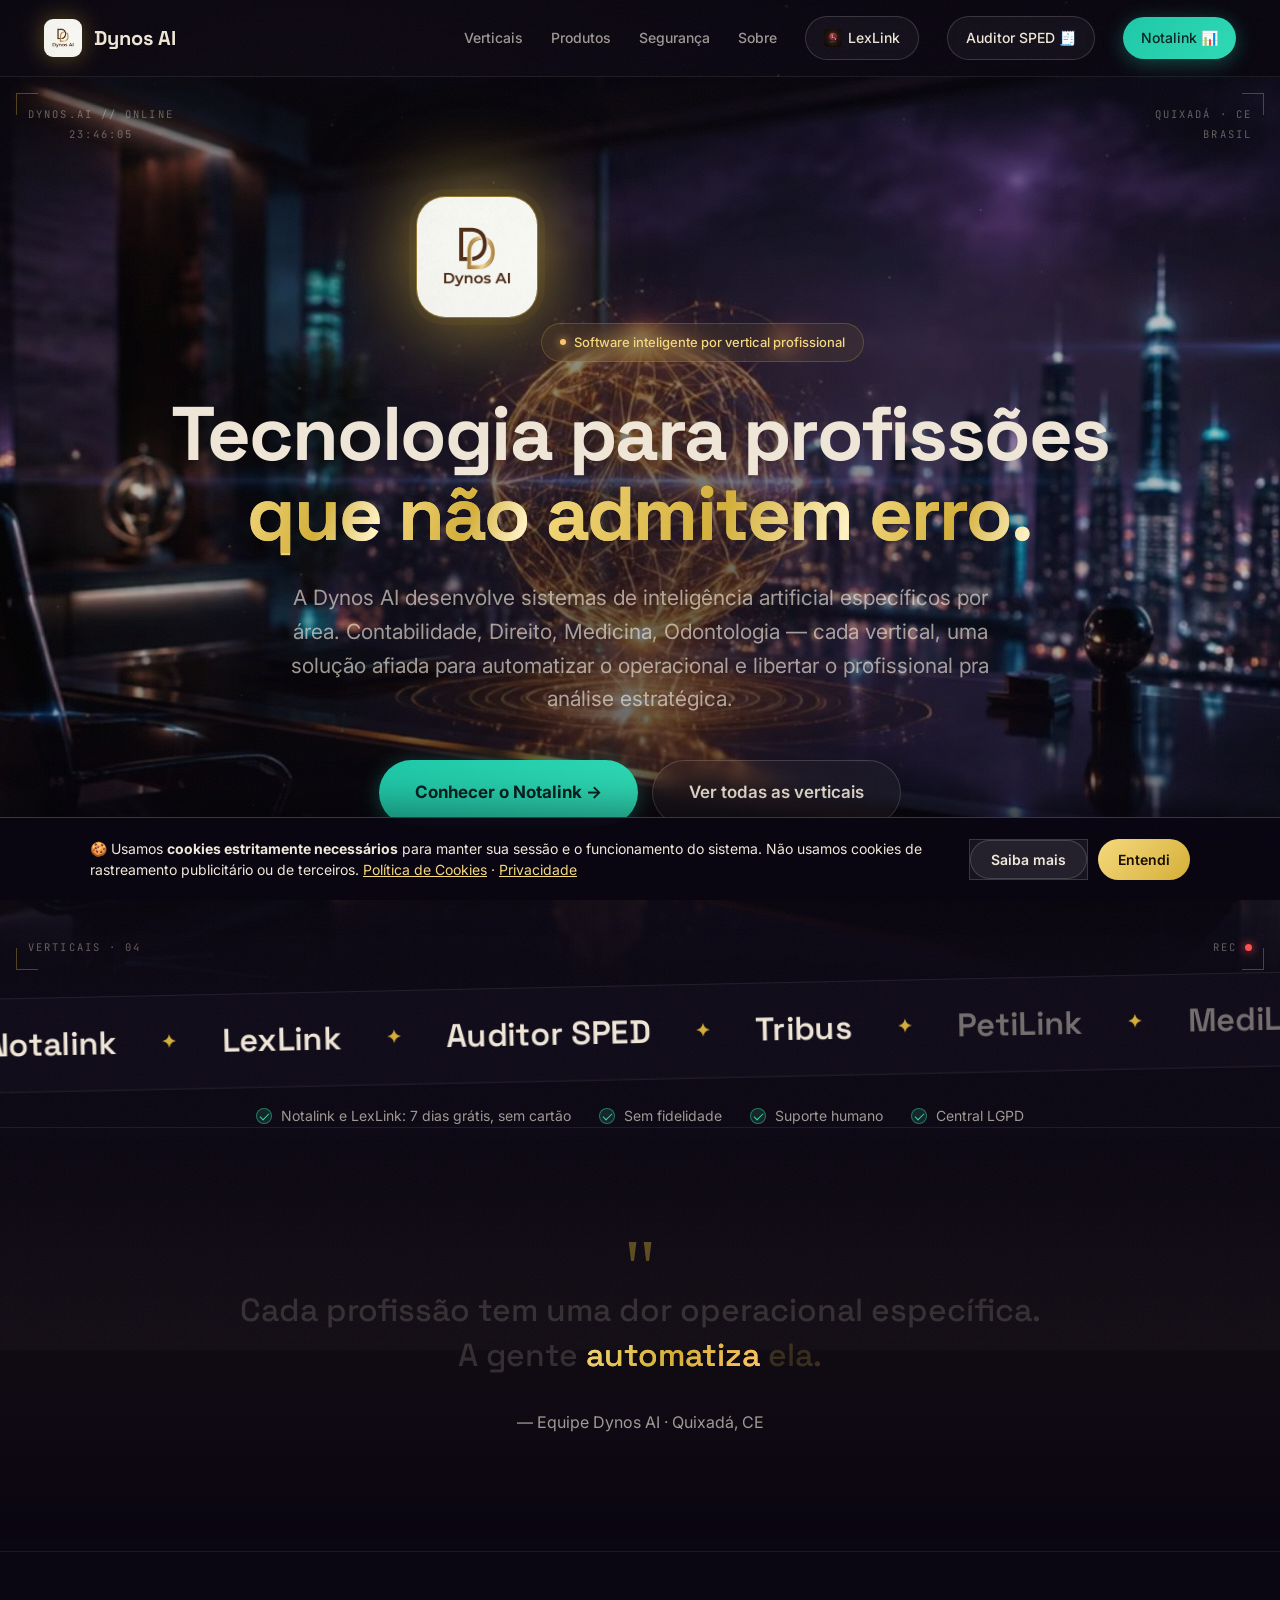
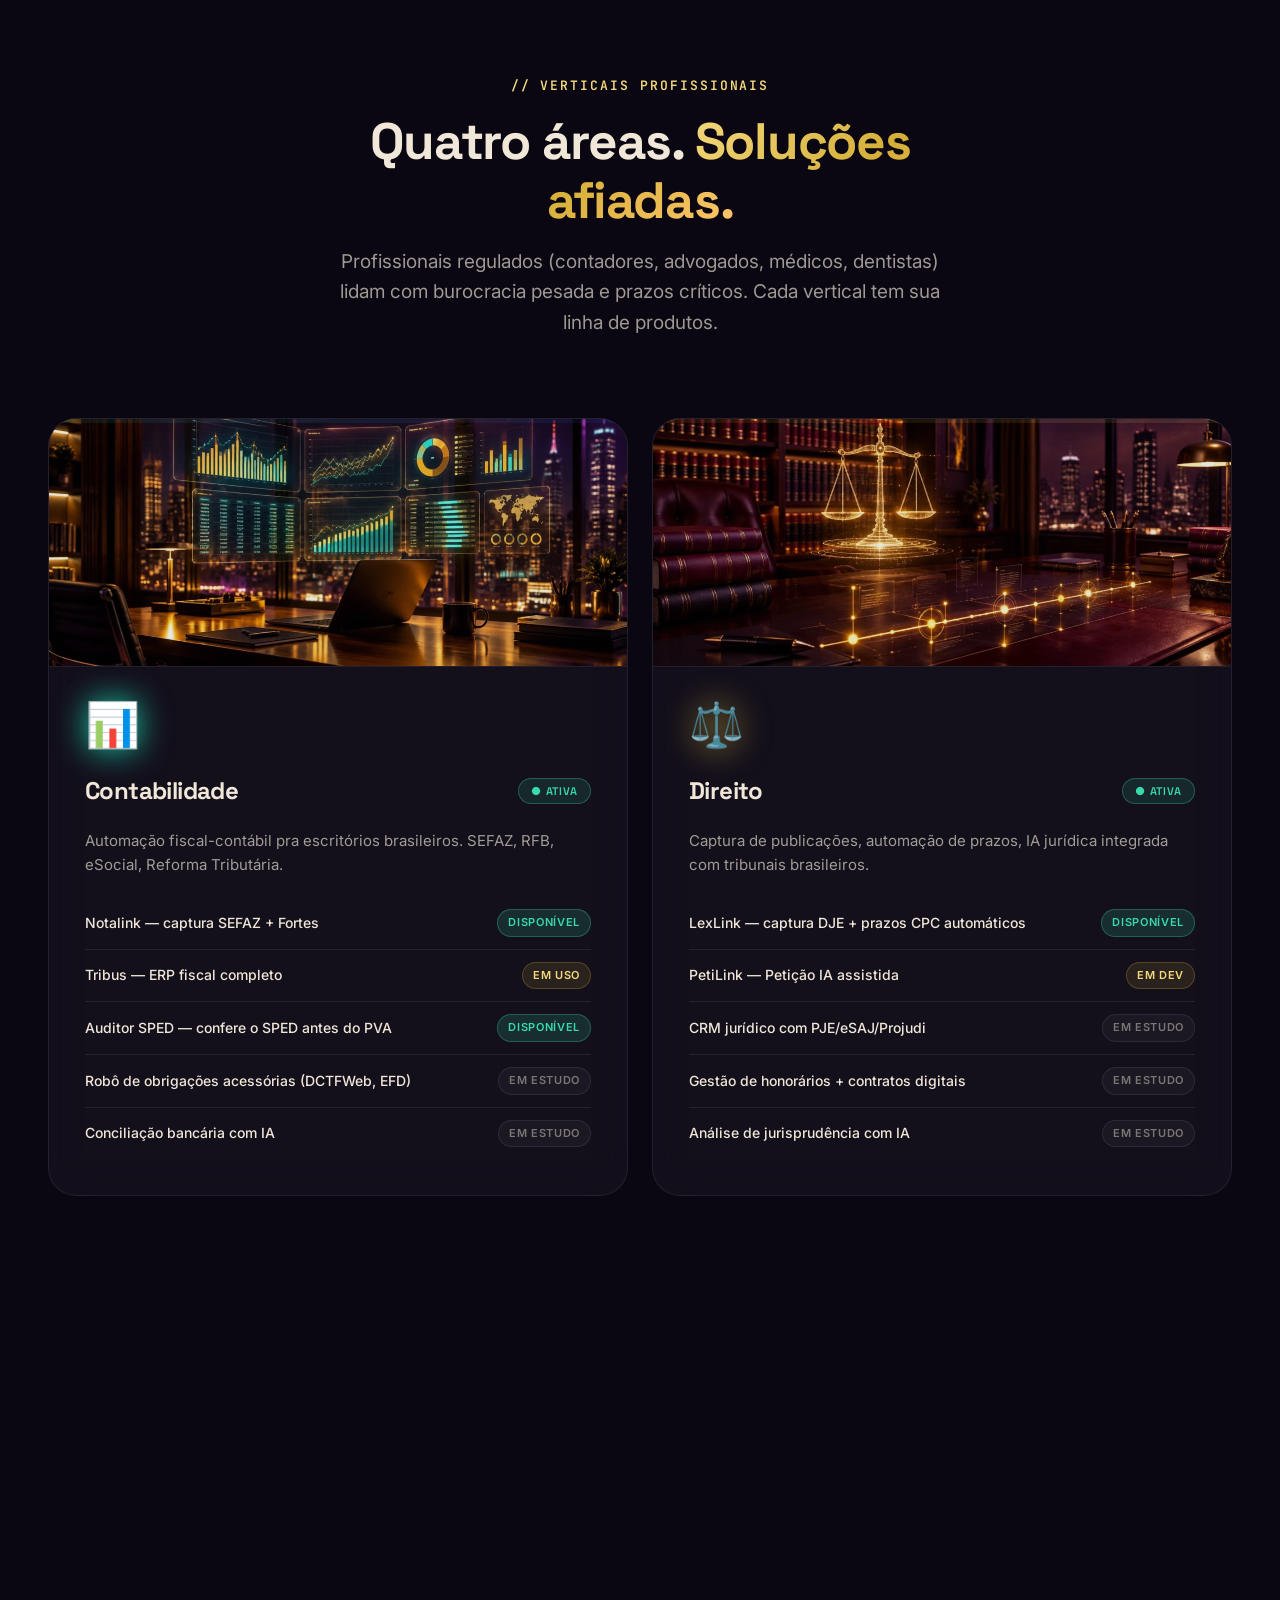
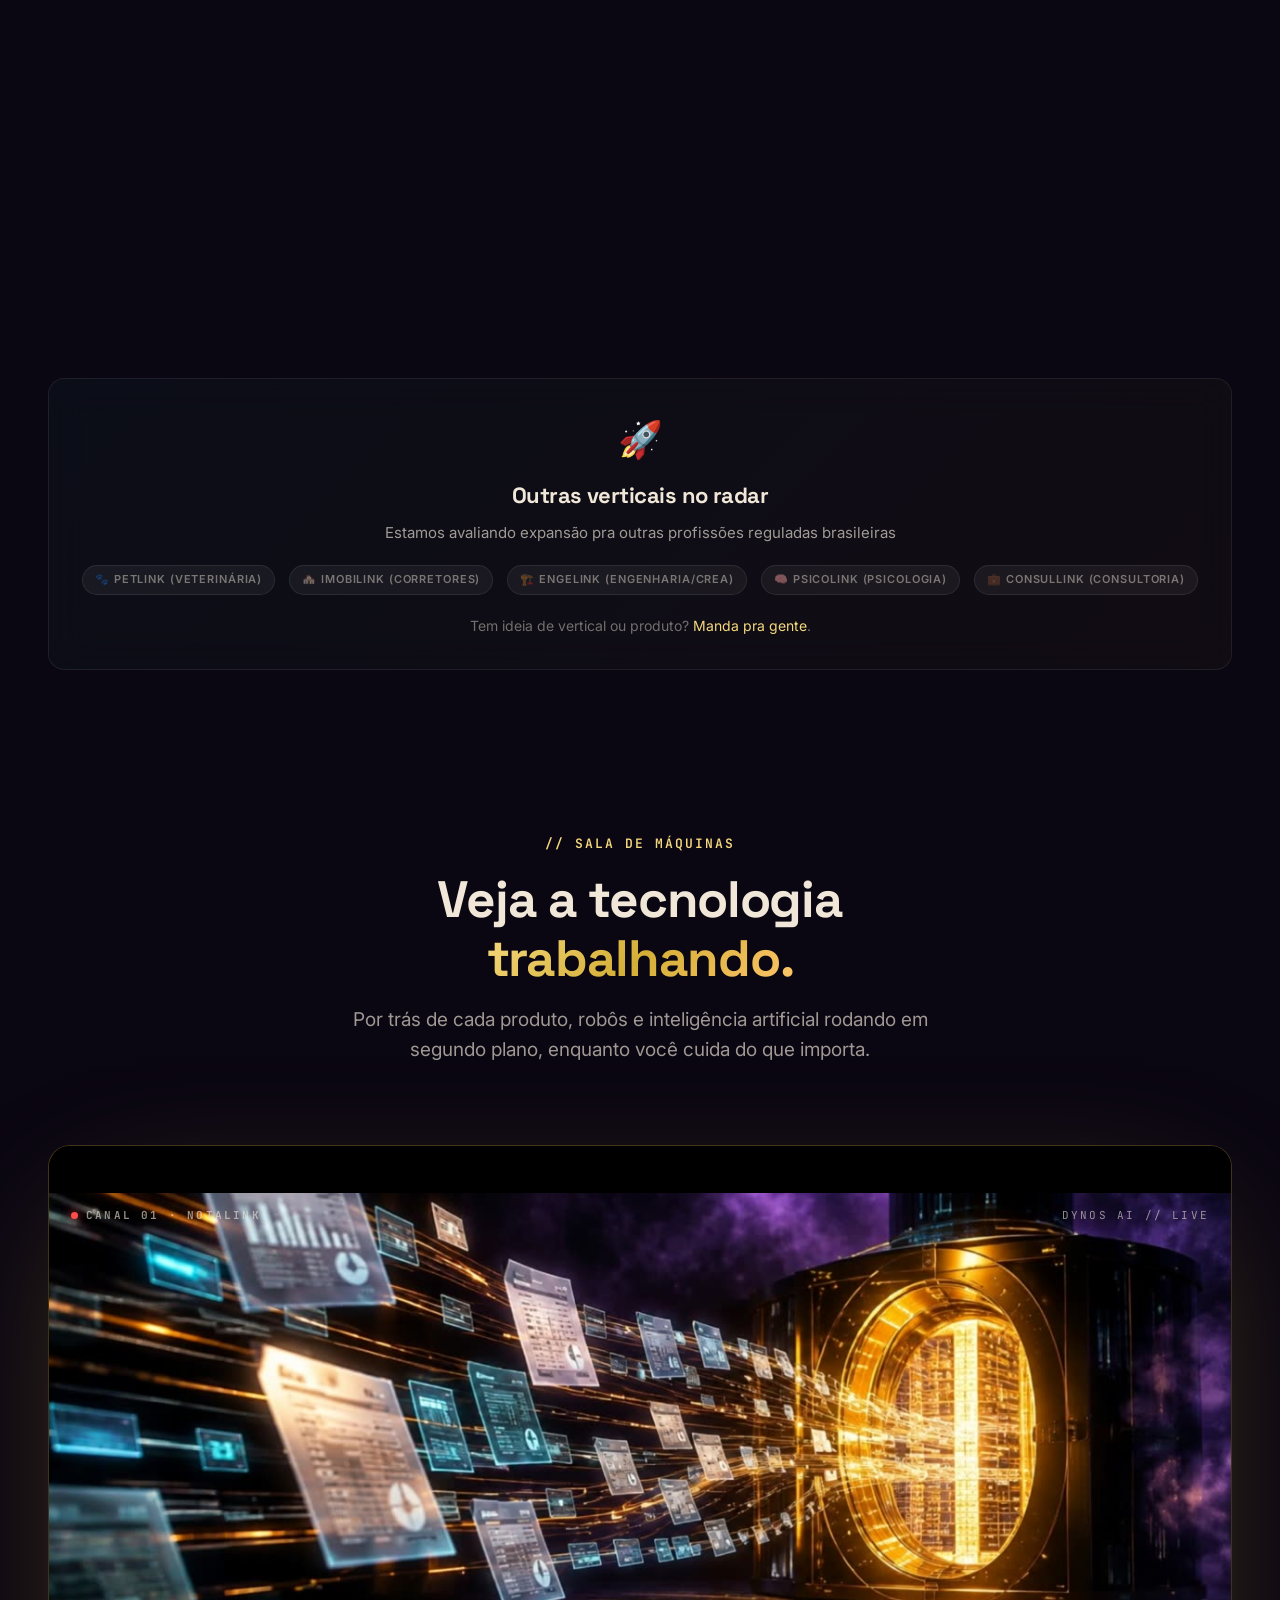
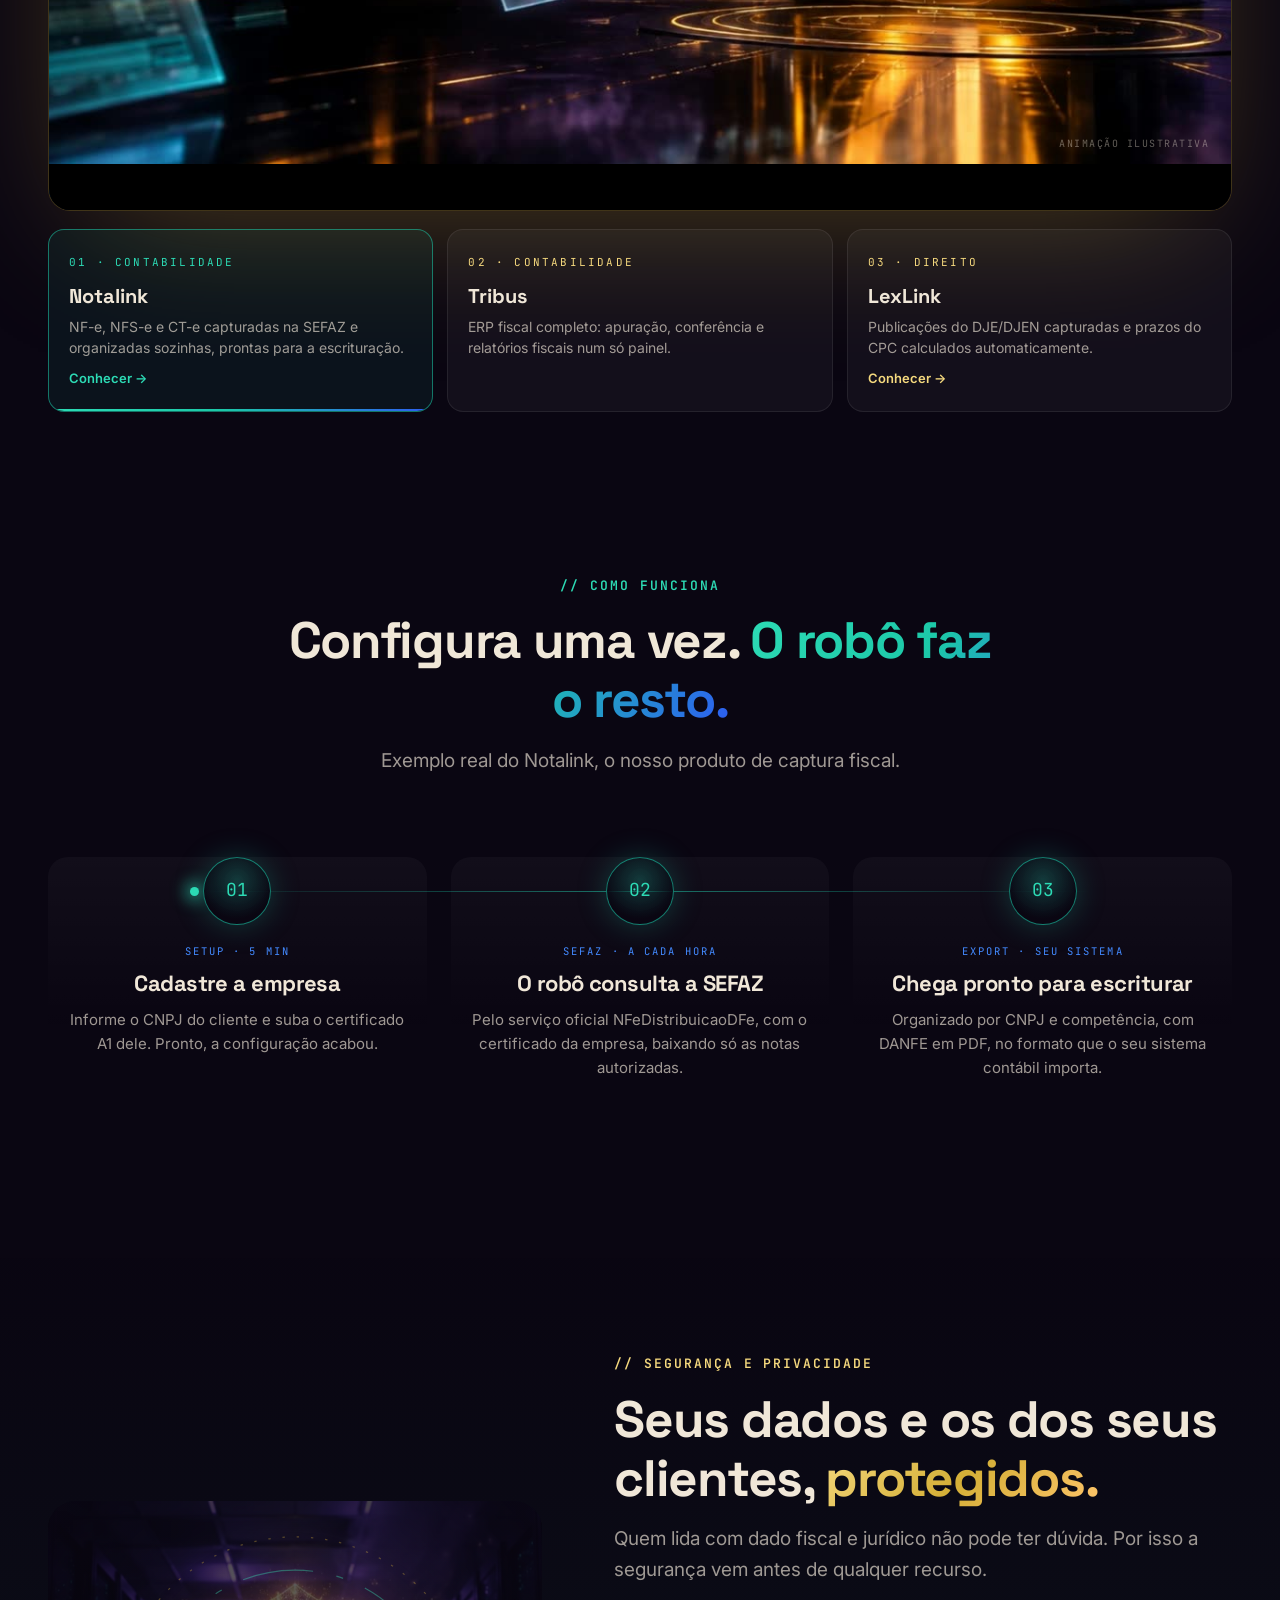
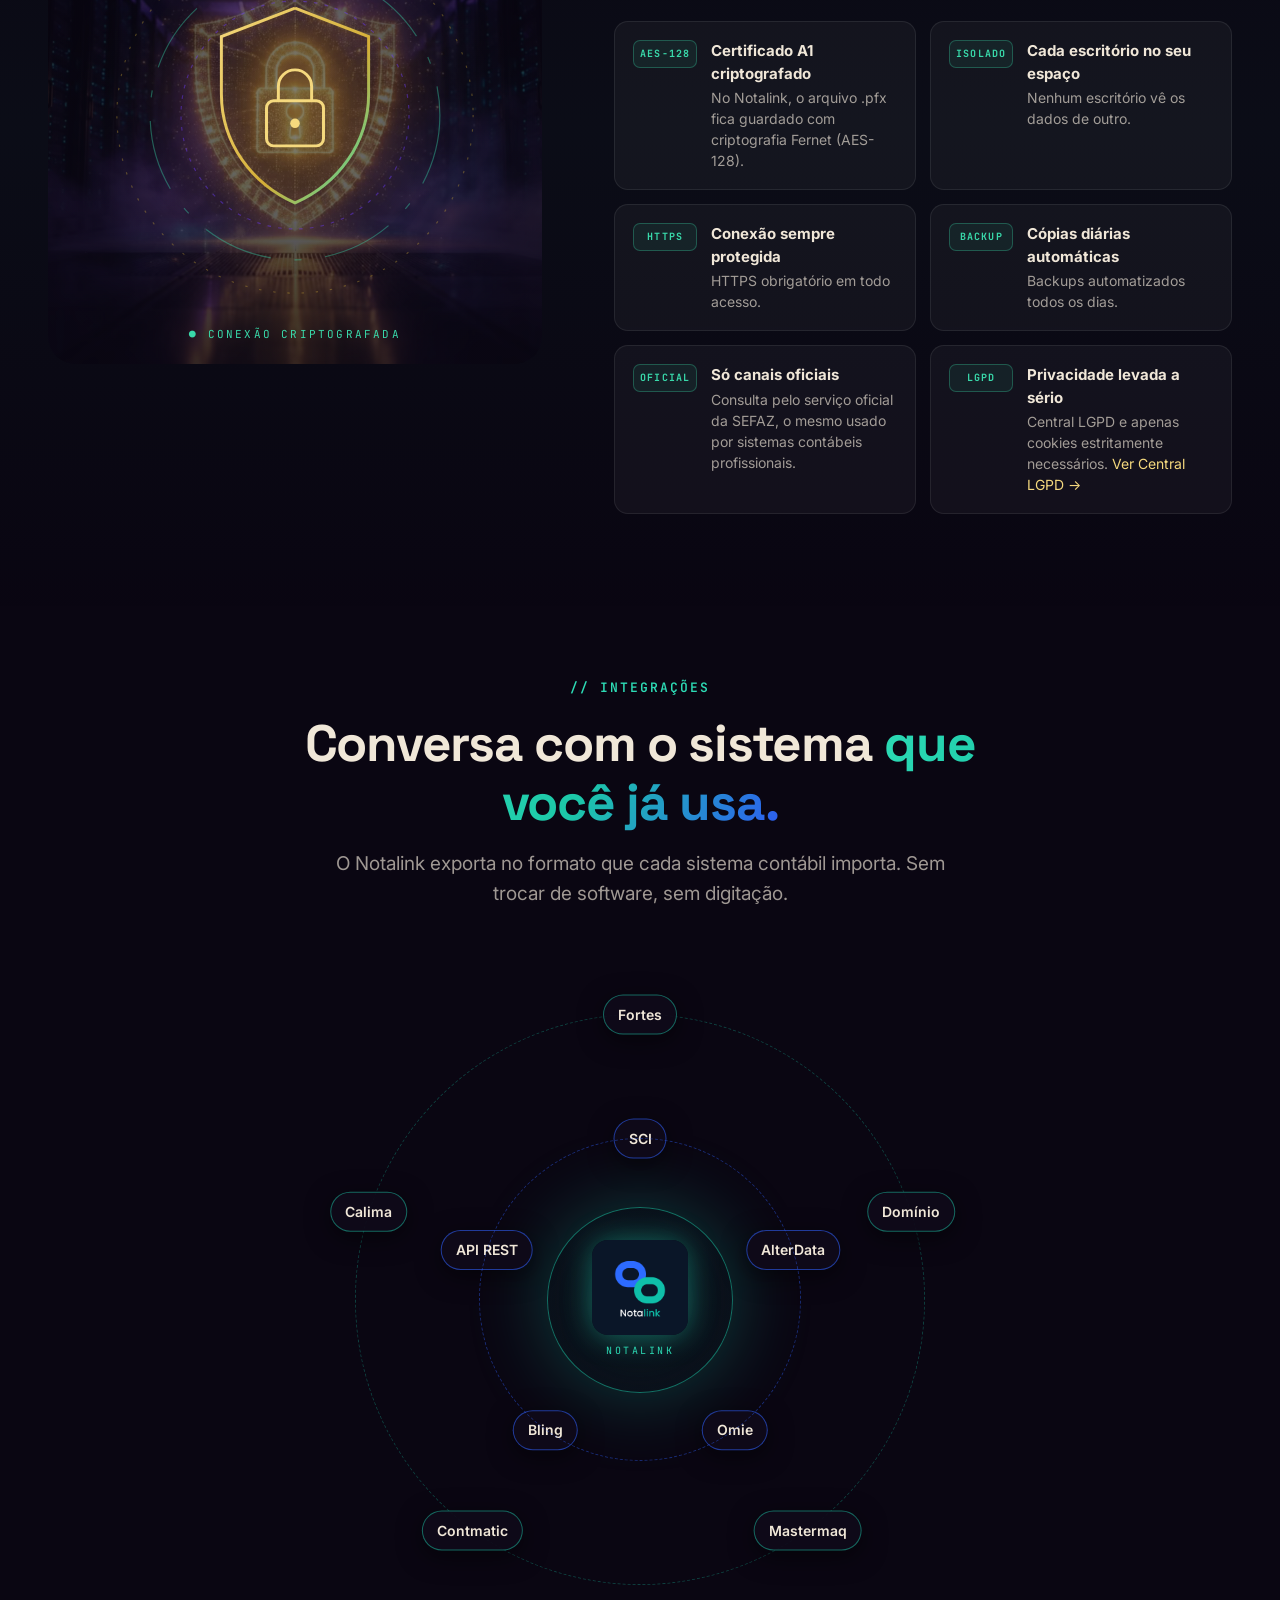
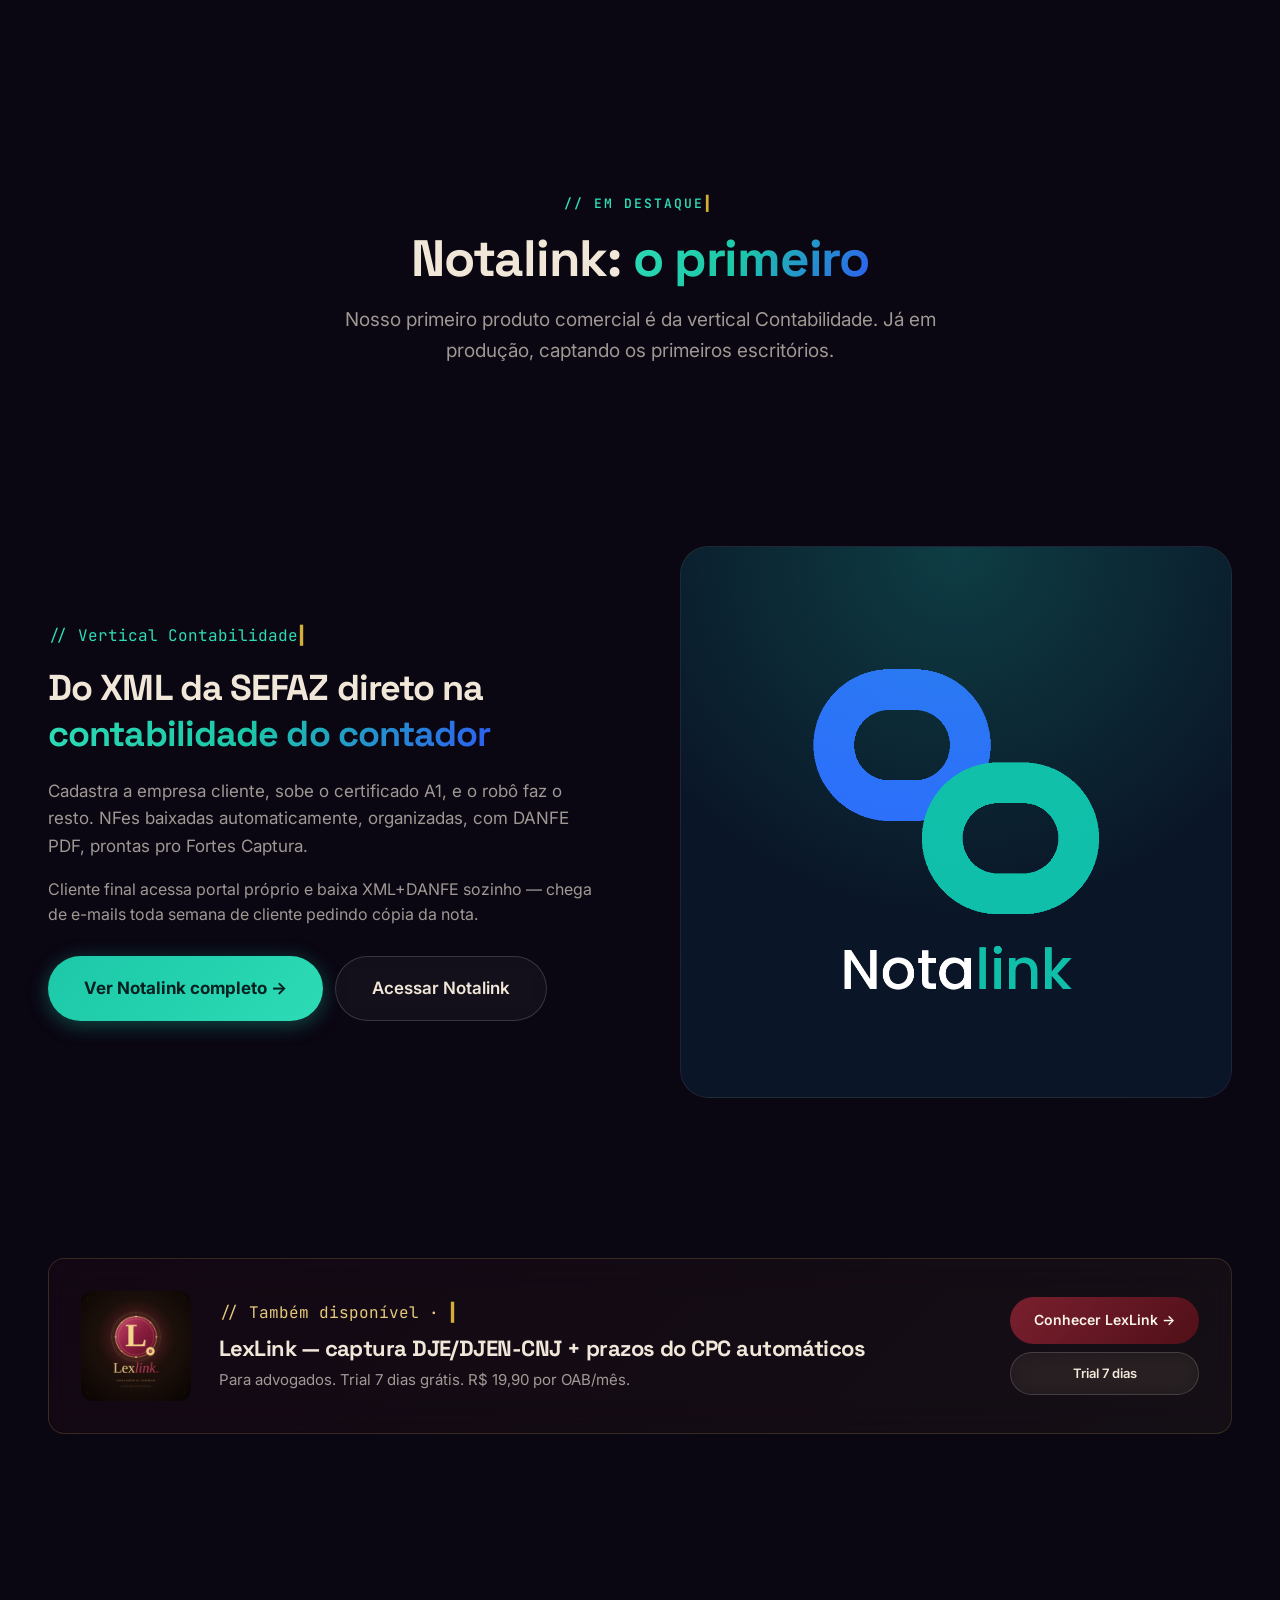
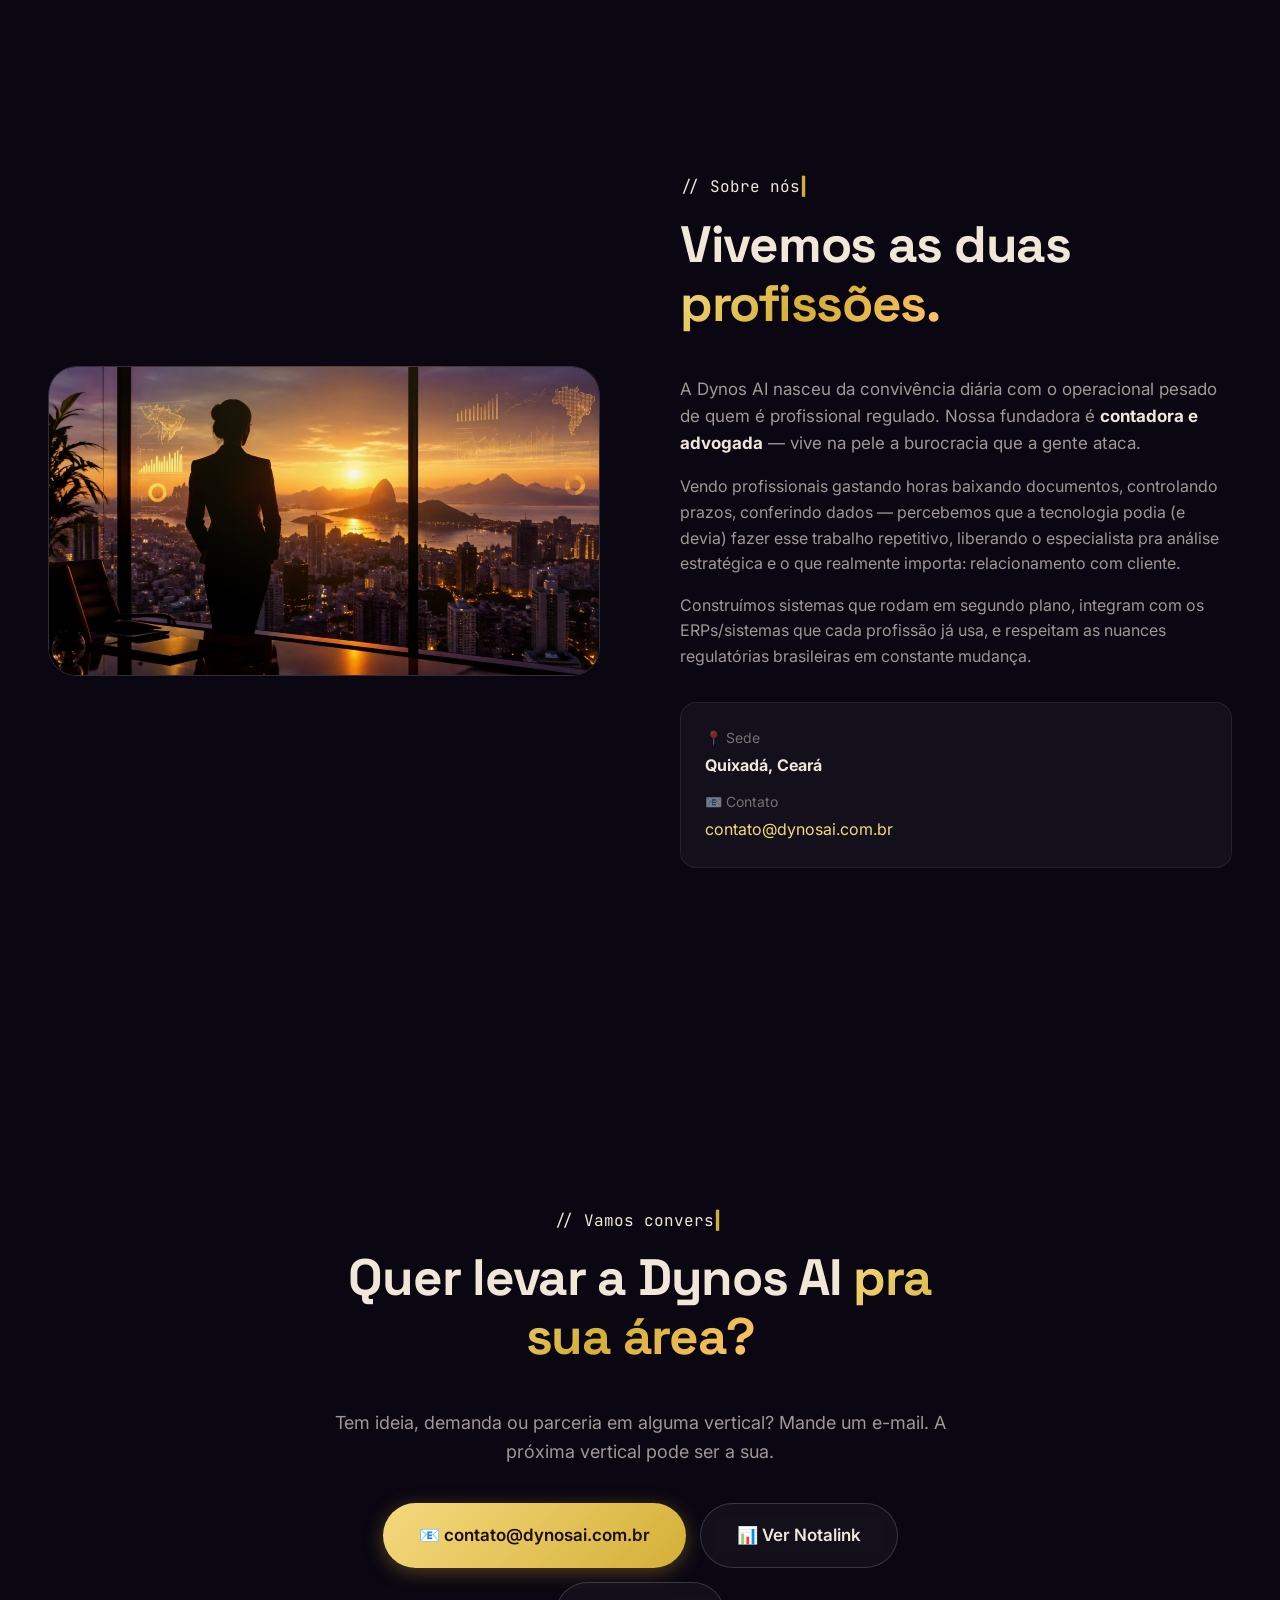
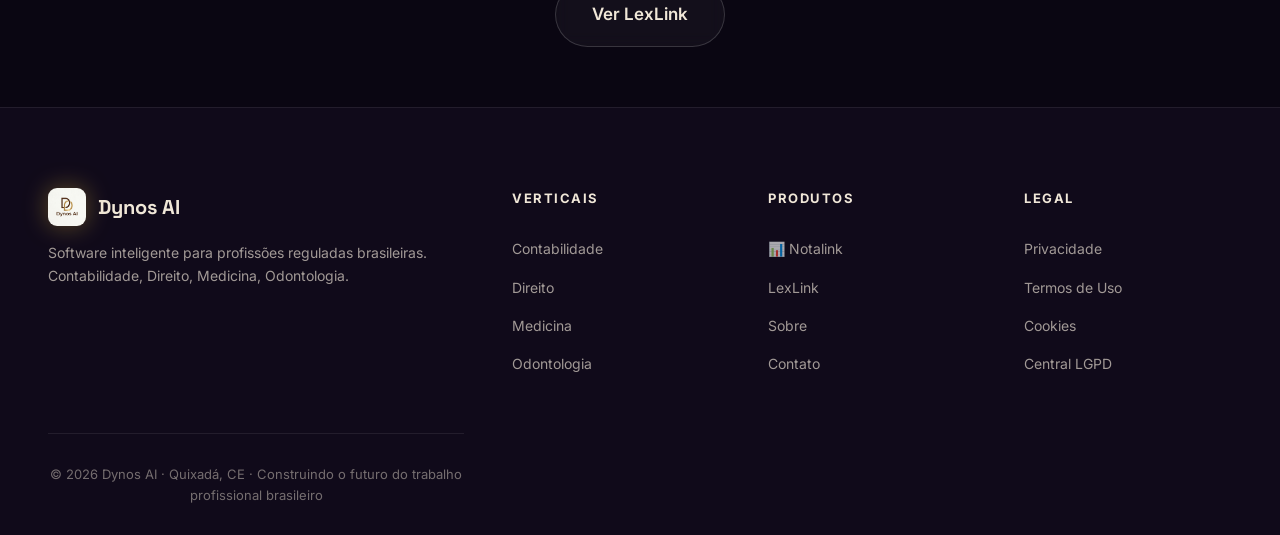
==== commit 877d1e08: "Aplica a identidade do Notalink e melhora a página do produto Página inicial: - Órbita de integraçõe" ====
--- a/index.html
+++ b/index.html
@@ -7,7 +7,7 @@
   <script>try{if(sessionStorage.getItem("dy-intro")==="1")document.documentElement.classList.add("dy-seen")}catch(e){}</script>
   <meta name="description" content="A Dynos AI desenvolve sistemas inteligentes por vertical profissional. Contabilidade, Direito, Medicina, Odontologia. Notalink é o primeiro produto." />
   <link rel="stylesheet" href="/assets/css/dynosai.css?v=20260428a" />
-  <link rel="stylesheet" href="/assets/css/dynos-cinema.css?v=20260928a" />
+  <link rel="stylesheet" href="/assets/css/dynos-cinema.css?v=20260928b" />
   <link href="https://fonts.googleapis.com/css2?family=JetBrains+Mono:wght@400;500&display=swap" rel="stylesheet">
   <link rel="icon" href="/assets/img/dynos_logo_square.png" type="image/png" />
   <link rel="preconnect" href="https://fonts.googleapis.com">
@@ -95,7 +95,7 @@
       <a href="#sobre">Sobre</a>
       <a href="/produtos/lexlink.html" class="dy-btn dy-btn-ghost" style="padding: 10px 18px; font-size: 14px; display:inline-flex; align-items:center; gap:6px;"><img src="/assets/img/lexlink_logo.png?v=20260428b" alt="" style="height:18px; width:18px; border-radius:4px;" /> LexLink</a>
       <a href="https://auditorsped.dynosai.com.br/" class="dy-btn dy-btn-ghost" style="padding: 10px 18px; font-size: 14px;">Auditor SPED 🧾</a>
-      <a href="/produtos/notalink.html" class="dy-btn dy-btn-dourado" style="padding: 10px 18px; font-size: 14px;">Notalink 📊</a>
+      <a href="/produtos/notalink.html" class="dy-btn btn-nl" style="padding: 10px 18px; font-size: 14px;">Notalink 📊</a>
     </nav>
   </div>
 </header>
@@ -113,7 +113,7 @@
     <h1>Tecnologia para profissões <span class="gradient-text">que não admitem erro.</span></h1>
     <p class="subtitulo">A Dynos AI desenvolve sistemas de inteligência artificial específicos por área. Contabilidade, Direito, Medicina, Odontologia — cada vertical, uma solução afiada para automatizar o operacional e libertar o profissional pra análise estratégica.</p>
     <div class="cta-grupo">
-      <a href="/produtos/notalink.html" class="dy-btn dy-btn-dourado dy-btn-lg">Conhecer o Notalink →</a>
+      <a href="/produtos/notalink.html" class="dy-btn btn-nl dy-btn-lg">Conhecer o Notalink →</a>
       <a href="#verticais" class="dy-btn dy-btn-ghost dy-btn-lg">Ver todas as verticais</a>
     </div>
     <p style="margin-top: 20px; font-size: 14px; color: var(--dy-text-subtle);">
@@ -333,7 +333,7 @@
       </div>
 
       <div class="dy-reel-abas" role="tablist">
-        <div tabindex="0" class="dy-reel-aba ativo" role="tab" aria-selected="true" data-canal="CANAL 01 · NOTALINK">
+        <div tabindex="0" class="dy-reel-aba ativo nl" role="tab" aria-selected="true" data-canal="CANAL 01 · NOTALINK">
           <span class="num">01 · CONTABILIDADE</span>
           <strong>Notalink</strong>
           <span class="desc">NF-e, NFS-e e CT-e capturadas na SEFAZ e organizadas sozinhas, prontas para a escrituração.</span>
@@ -359,7 +359,7 @@
 </section>
 
 <!-- Como funciona -->
-<section id="como-funciona" class="dy-secao" style="padding-top: 40px;">
+<section id="como-funciona" class="dy-secao nl-tema" style="padding-top: 40px;">
   <div class="dy-container">
     <div class="dy-secao-titulo">
       <span class="label">// Como funciona</span>
@@ -434,7 +434,7 @@
 </section>
 
 <!-- Integrações -->
-<section id="integracoes" class="dy-secao" style="padding-top: 40px;">
+<section id="integracoes" class="dy-secao nl-tema" style="padding-top: 40px;">
   <div class="dy-container">
     <div class="dy-secao-titulo">
       <span class="label">// Integrações</span>
@@ -442,7 +442,7 @@
       <p>O Notalink exporta no formato que cada sistema contábil importa. Sem trocar de software, sem digitação.</p>
     </div>
     <div class="dy-orbita" aria-label="Sistemas integrados: Fortes, Domínio, Mastermaq, Contmatic, Calima, SCI, AlterData, Omie, Bling e API REST">
-      <div class="dy-orbita-centro"><img src="/assets/img/dynos_logo_square.png" alt="" /><span>DYNOS AI</span></div>
+      <div class="dy-orbita-centro"><img src="/assets/img/notalink_logo.png" alt="" /><span>NOTALINK</span></div>
       <div class="dy-orbita-anel r1" aria-hidden="true">
         <span style="--i:0">Fortes</span><span style="--i:1">Domínio</span><span style="--i:2">Mastermaq</span><span style="--i:3">Contmatic</span><span style="--i:4">Calima</span>
       </div>
@@ -453,7 +453,7 @@
   </div>
 </section>
 
-<section id="produtos" class="dy-secao" style="padding-top: 60px;">
+<section id="produtos" class="dy-secao nl-tema" style="padding-top: 60px;">
   <div class="dy-container">
     <div class="dy-secao-titulo">
       <span class="label">// Em destaque</span>
@@ -472,8 +472,8 @@
           Cliente final acessa portal próprio e baixa XML+DANFE sozinho — chega de e-mails toda semana de cliente pedindo cópia da nota.
         </p>
         <div style="display: flex; gap: 12px; flex-wrap: wrap; margin-top: 28px;">
-          <a href="/produtos/notalink.html" class="dy-btn dy-btn-dourado dy-btn-lg">Ver Notalink completo →</a>
-          <a href="https://notalink.dynosai.com.br" class="dy-btn dy-btn-ghost dy-btn-lg">Acessar Notalink</a>
+          <a href="/produtos/notalink.html" class="dy-btn btn-nl dy-btn-lg">Ver Notalink completo →</a>
+          <a href="https://notalink.dynosai.com.br" class="dy-btn dy-btn-ghost nl-ghost dy-btn-lg">Acessar Notalink</a>
         </div>
       </div>
       <div class="visual" style="padding: 0; overflow: hidden;">
@@ -599,6 +599,6 @@
 </script>
 <script src="/assets/js/cookies-banner.js"></script>
 
-<script src="/assets/js/dynos-cinema.js?v=20260928a" defer></script>
+<script src="/assets/js/dynos-cinema.js?v=20260928b" defer></script>
 </body>
 </html>
--- a/assets/css/dynos-cinema.css
+++ b/assets/css/dynos-cinema.css
@@ -381,3 +381,89 @@
   display: block; width: calc(100% + 72px); margin: -36px -36px 22px; aspect-ratio: 21 / 9; object-fit: cover;
   border-bottom: 1px solid var(--dy-border); opacity: .9;
 }
+
+/* =========================================================
+   NOTALINK: cores do produto (verde-água → azul)
+   ========================================================= */
+:root {
+  --nl-verde: #1cc8a8; --nl-verde-claro: #2ddbb5; --nl-azul: #2d5cf2;
+  --nl-grad: linear-gradient(120deg, var(--nl-verde-claro), var(--nl-verde) 45%, var(--nl-azul));
+}
+/* botão do Notalink */
+.btn-nl { background: linear-gradient(135deg, var(--nl-verde), var(--nl-verde-claro)); color: #052020 !important; font-weight: 700; box-shadow: 0 4px 20px rgba(28,200,168,.35); }
+.btn-nl:hover { box-shadow: 0 8px 30px rgba(28,200,168,.55); color: #052020; }
+.nl-ghost:hover { border-color: var(--nl-verde); background: rgba(28,200,168,.08); }
+
+/* seções da página inicial que falam do Notalink */
+.nl-tema .label, .nl-tema .dy-secao-titulo .label { color: var(--nl-verde-claro); }
+.nl-tema .gradient-text { background-image: var(--nl-grad); }
+.nl-tema .dy-fluxo-no { color: var(--nl-verde-claro); border-color: rgba(28,200,168,.6); box-shadow: 0 0 30px rgba(28,200,168,.25); background: radial-gradient(circle at 50% 35%, rgba(28,200,168,.25), rgba(10,6,18,1) 70%); }
+.nl-tema .dy-fluxo::before { background: linear-gradient(90deg, transparent, rgba(28,200,168,.55), transparent); }
+.nl-tema .dy-fluxo::after { background: var(--nl-verde-claro); box-shadow: 0 0 16px 4px rgba(45,219,181,.7); }
+.nl-tema .dy-fluxo-tag { color: var(--nl-azul); filter: brightness(1.5); }
+.nl-tema .dy-orbita::before { border-color: rgba(28,200,168,.3); }
+.nl-tema .dy-orbita::after { border-color: rgba(45,92,242,.45); }
+.nl-tema .dy-orbita-centro {
+  background: radial-gradient(circle, rgba(28,200,168,.22), rgba(10,6,18,.95) 70%);
+  border-color: rgba(28,200,168,.55); box-shadow: 0 0 80px rgba(28,200,168,.3), inset 0 0 40px rgba(28,200,168,.12);
+}
+.nl-tema .dy-orbita-centro img { width: 52%; border-radius: 16px; box-shadow: 0 0 30px rgba(28,200,168,.45); }
+.nl-tema .dy-orbita-centro span { color: var(--nl-verde-claro); }
+.nl-tema .dy-orbita-anel.r1 span { border-color: rgba(28,200,168,.5); }
+.nl-tema .dy-orbita-anel.r2 span { border-color: rgba(45,92,242,.6); }
+.nl-tema .dy-feature-row .visual { background: linear-gradient(135deg, rgba(28,200,168,.12), rgba(45,92,242,.10)); }
+.nl-tema .dy-feature-row .visual::before { background: radial-gradient(circle at 50% 0%, rgba(28,200,168,.22), transparent 60%); }
+/* aba do Notalink na Sala de máquinas */
+.dy-reel-aba.nl .num { color: var(--nl-verde-claro); }
+.dy-reel-aba.nl.ativo { border-color: rgba(28,200,168,.55); background: rgba(28,200,168,.07); }
+.dy-reel-aba.nl .barra { background: var(--nl-grad); }
+.dy-reel-aba.nl a { color: var(--nl-verde-claro); }
+
+/* ---------- Página do Notalink ---------- */
+.nl-page .gradient-text { background-image: var(--nl-grad); }
+.nl-page .label, .nl-page .dy-secao-titulo .label { color: var(--nl-verde-claro); }
+.nl-page a { color: var(--nl-verde-claro); }
+.nl-page a:hover { color: #7ff0d8; }
+.nl-page .dy-nav a:not(.dy-btn) { color: var(--dy-text-muted); }
+.nl-page .dy-nav a:not(.dy-btn):hover { color: var(--nl-verde-claro); }
+.nl-page .dy-progress { background: var(--nl-grad); box-shadow: 0 0 12px rgba(28,200,168,.7); }
+.nl-page .dy-logo-wrap img { filter: drop-shadow(0 0 12px rgba(28,200,168,.4)); }
+.nl-page .dy-typed::after { color: var(--nl-verde); }
+.nl-page .dy-spotlight { background: radial-gradient(circle, rgba(28,200,168,.10), rgba(45,92,242,.06) 40%, transparent 68%); }
+.nl-page .nl-hero { min-height: calc(100vh - 72px); min-height: calc(100svh - 72px); display: flex; align-items: center; justify-content: center; }
+.nl-page .nl-hero .dy-bgvideo video { opacity: .72; }
+.nl-page .nl-hero .dy-bgvideo::after {
+  background:
+    radial-gradient(ellipse 55% 60% at 50% 55%, rgba(10,6,18,.55), rgba(10,6,18,.12) 70%, transparent),
+    linear-gradient(180deg, rgba(10,6,18,.5) 0%, transparent 25%, transparent 65%, var(--dy-bg) 100%);
+}
+.nl-page .nl-logo-tile { box-shadow: 0 0 0 1px rgba(28,200,168,.5), 0 0 0 8px rgba(28,200,168,.06), 0 0 90px rgba(28,200,168,.35); }
+.nl-garantias { padding-top: 32px; }
+.nl-garantias i { background: rgba(28,200,168,.14); border-color: rgba(28,200,168,.5); }
+.nl-garantias i::after { border-color: var(--nl-verde-claro); }
+/* tela de cinema para o vídeo institucional */
+.nl-tela {
+  position: relative; max-width: 920px; margin: 0 auto; border-radius: 22px; overflow: hidden; background: #050a10;
+  border: 1px solid rgba(28,200,168,.3); box-shadow: 0 40px 140px -40px rgba(28,200,168,.4);
+}
+.nl-tela video { display: block; width: 100%; aspect-ratio: 16 / 9; }
+/* cartões da plataforma */
+.nl-feats { grid-template-columns: repeat(auto-fit, minmax(258px, 1fr)); gap: 18px; margin-top: 36px; }
+.nl-feat { padding: 24px; border-radius: 16px; }
+.nl-feat::before { background: linear-gradient(135deg, rgba(28,200,168,.12) 0%, transparent 60%); }
+.nl-feat:hover { border-color: rgba(28,200,168,.45); box-shadow: 0 30px 80px -30px rgba(28,200,168,.35); }
+.nl-feat-icone {
+  width: 48px; height: 48px; border-radius: 12px; display: grid; place-items: center; font-size: 24px; margin-bottom: 14px;
+  background: linear-gradient(135deg, rgba(28,200,168,.2), rgba(45,92,242,.12)); border: 1px solid rgba(28,200,168,.3);
+}
+.nl-feat h3 { margin: 0 0 8px; font-size: 18px; }
+.nl-feat p { margin: 0; color: var(--dy-text-muted); font-size: 14px; line-height: 1.6; }
+.nl-page .dy-glow-layer { background: radial-gradient(420px circle at var(--mx, 50%) var(--my, 50%), rgba(28,200,168,.16), transparent 45%); }
+/* antes/depois, FAQ e chamada final */
+.nl-page .vs-bom { border: 1px solid rgba(28,200,168,.35); background: linear-gradient(160deg, rgba(28,200,168,.08), rgba(45,92,242,.04)); box-shadow: 0 30px 80px -40px rgba(28,200,168,.35); }
+.nl-page .vs-bom ul li::before { color: var(--nl-verde-claro); }
+.nl-page .nl-faq details[open] { border-color: rgba(28,200,168,.35); box-shadow: 0 10px 40px rgba(28,200,168,.1); }
+.nl-page .nl-faq summary::after { color: var(--nl-verde-claro); }
+.nl-page .cta-final { background: radial-gradient(ellipse at center, rgba(28,200,168,.12), transparent 60%); }
+.nl-page .dy-footer a:hover { color: var(--nl-verde-claro); }
+@media (prefers-reduced-motion: reduce) { .nl-page .dy-word { opacity: 1; transform: none; filter: none; } }
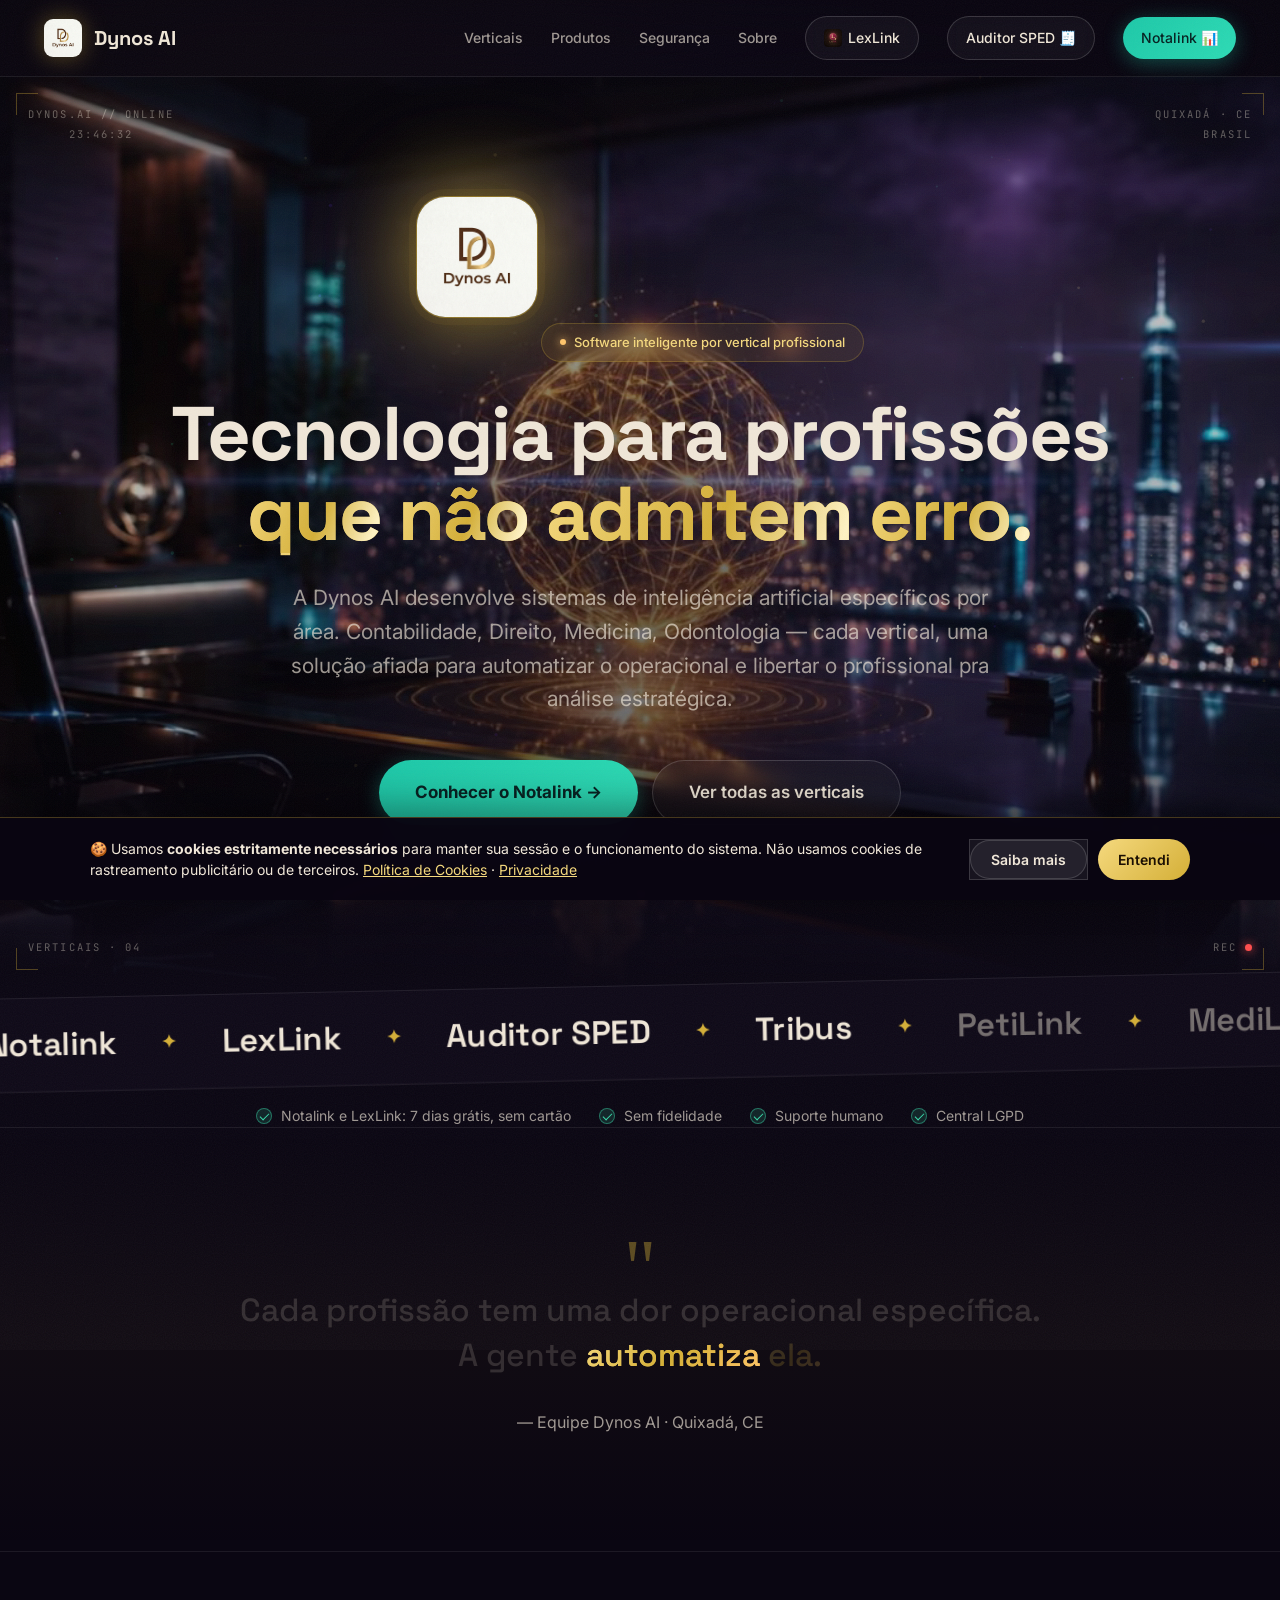
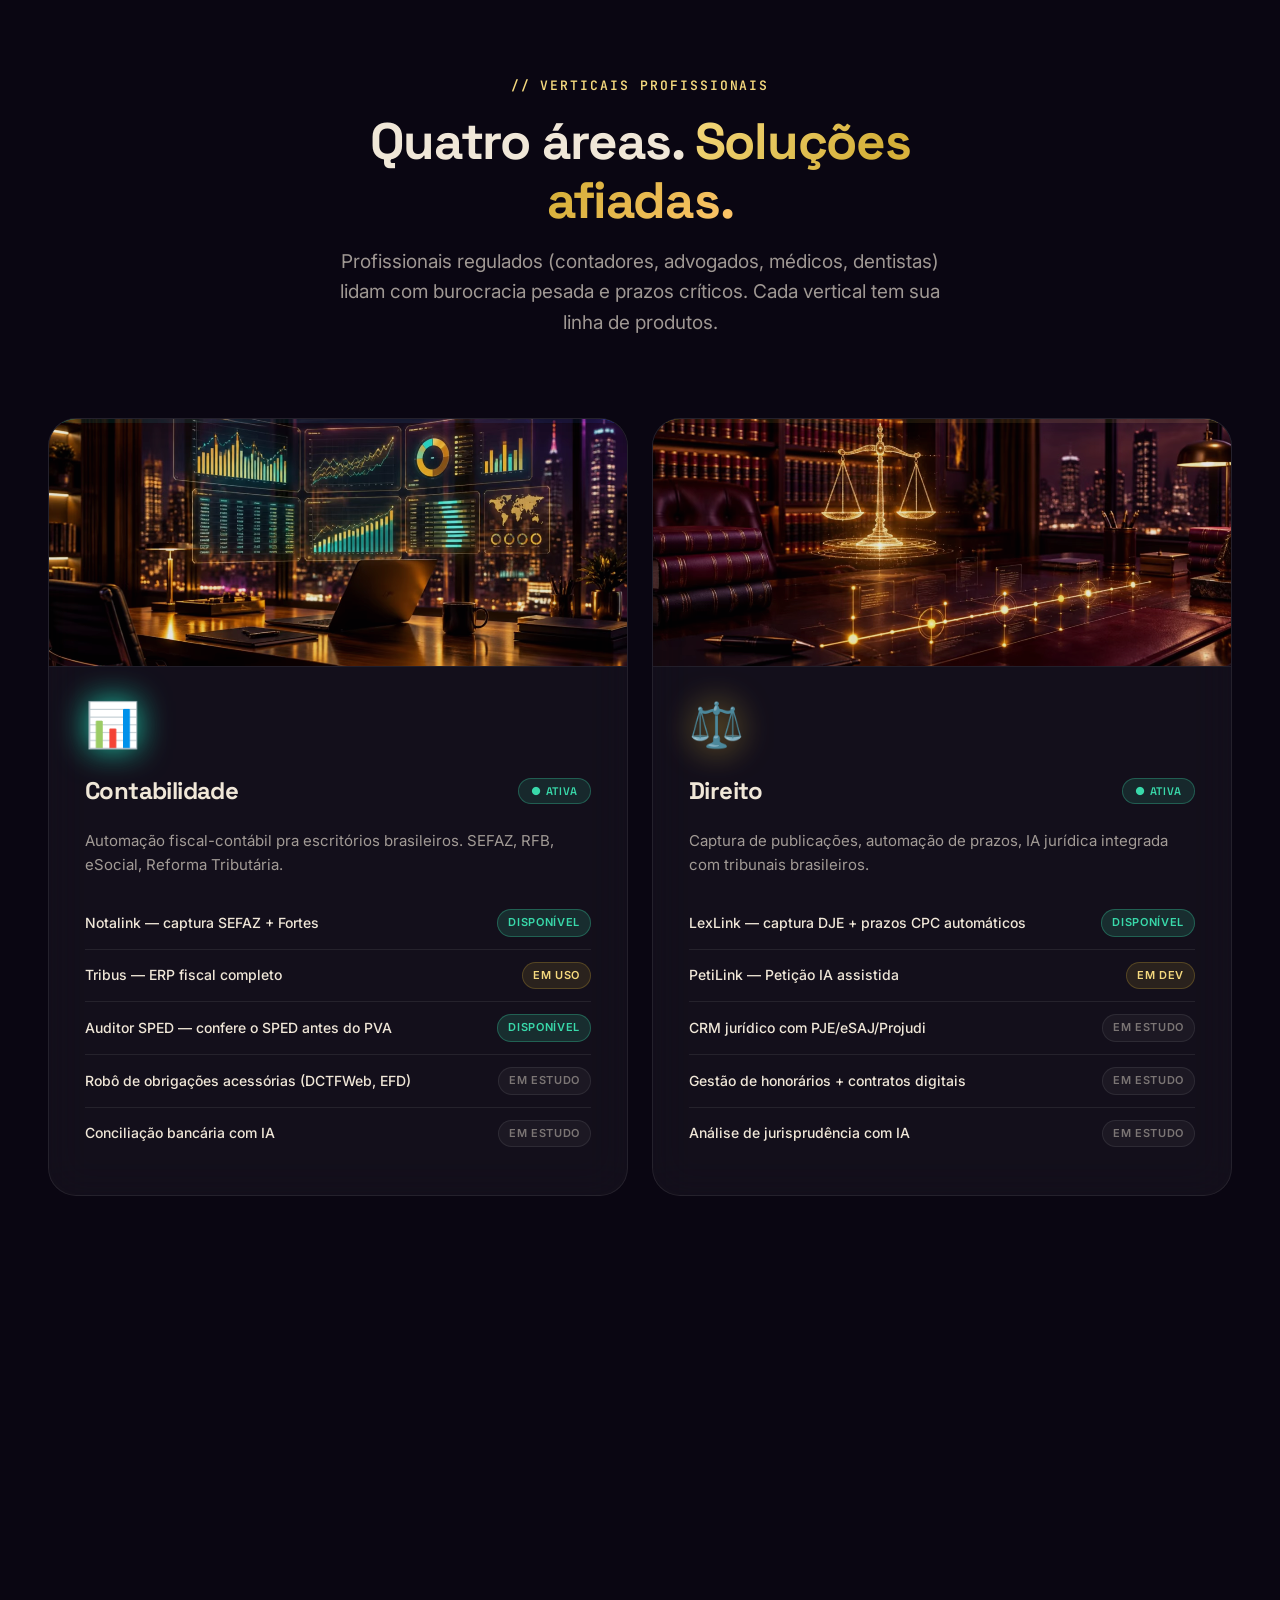
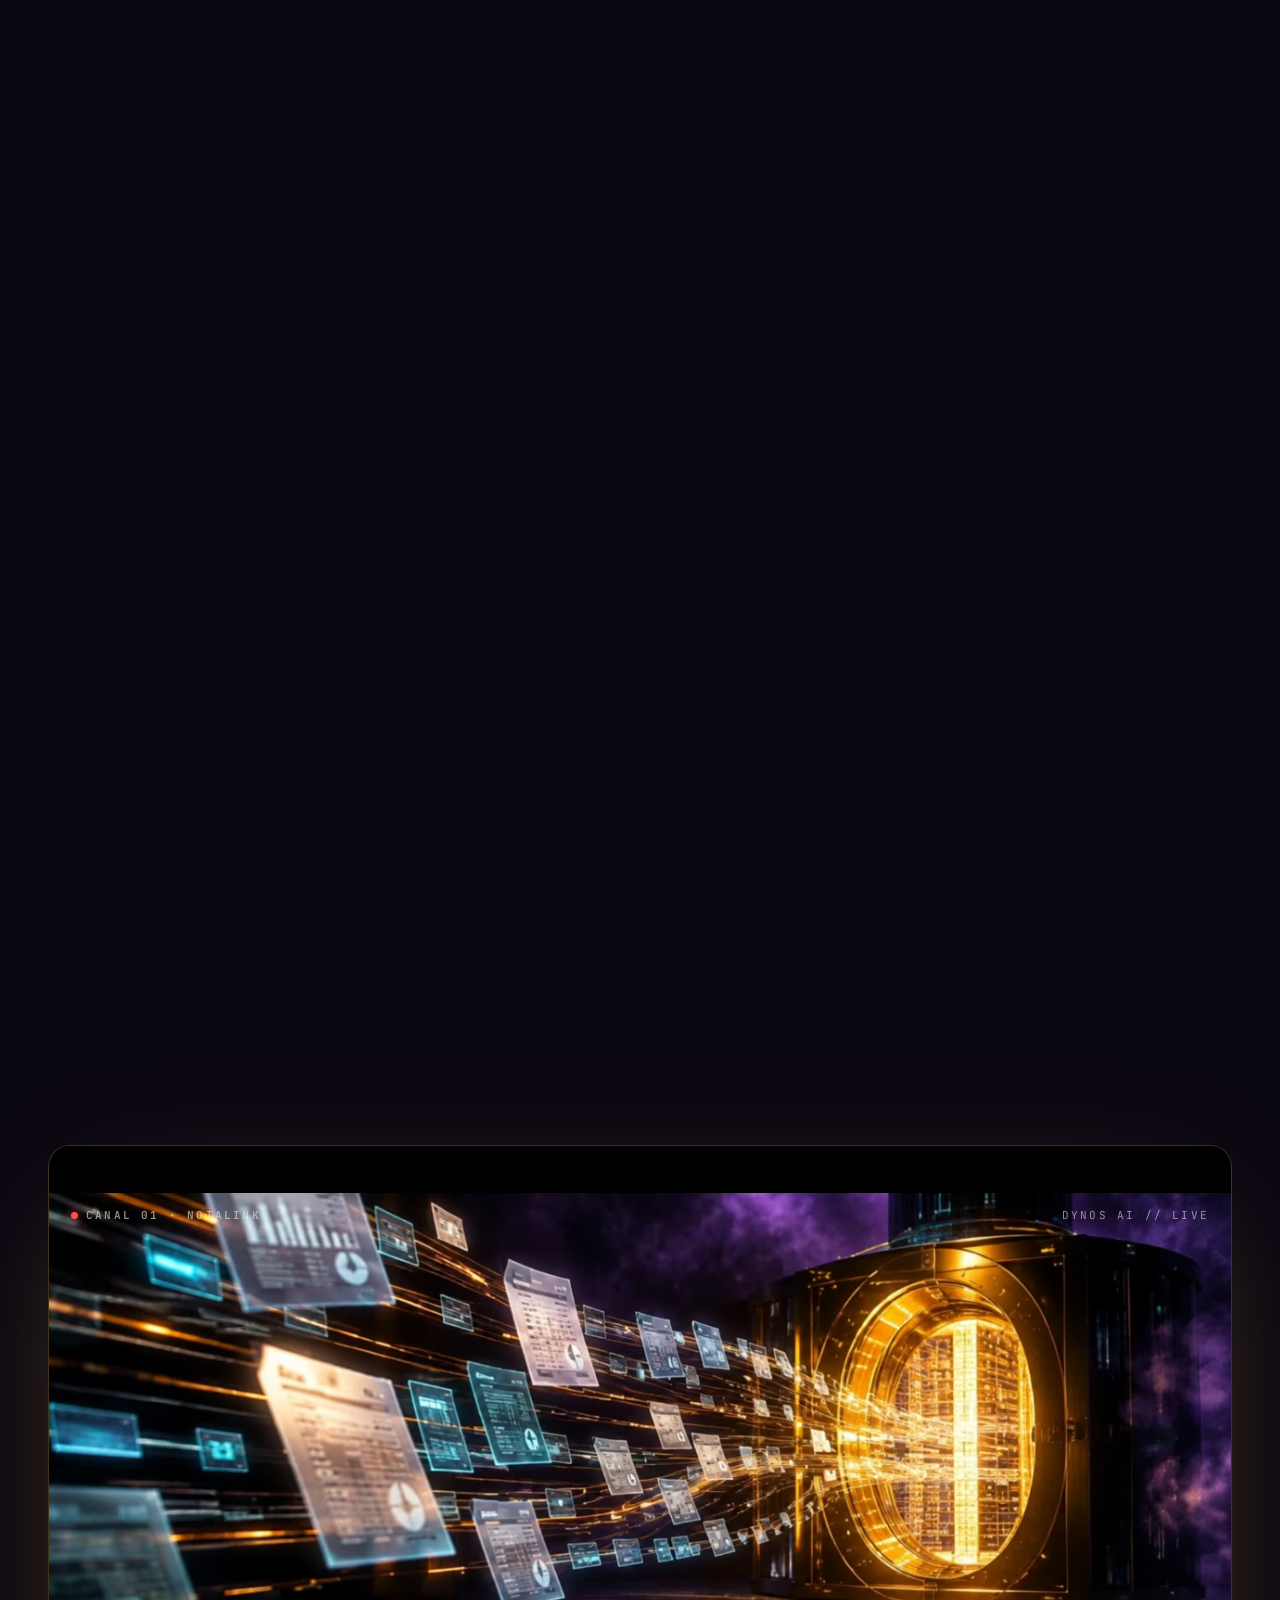
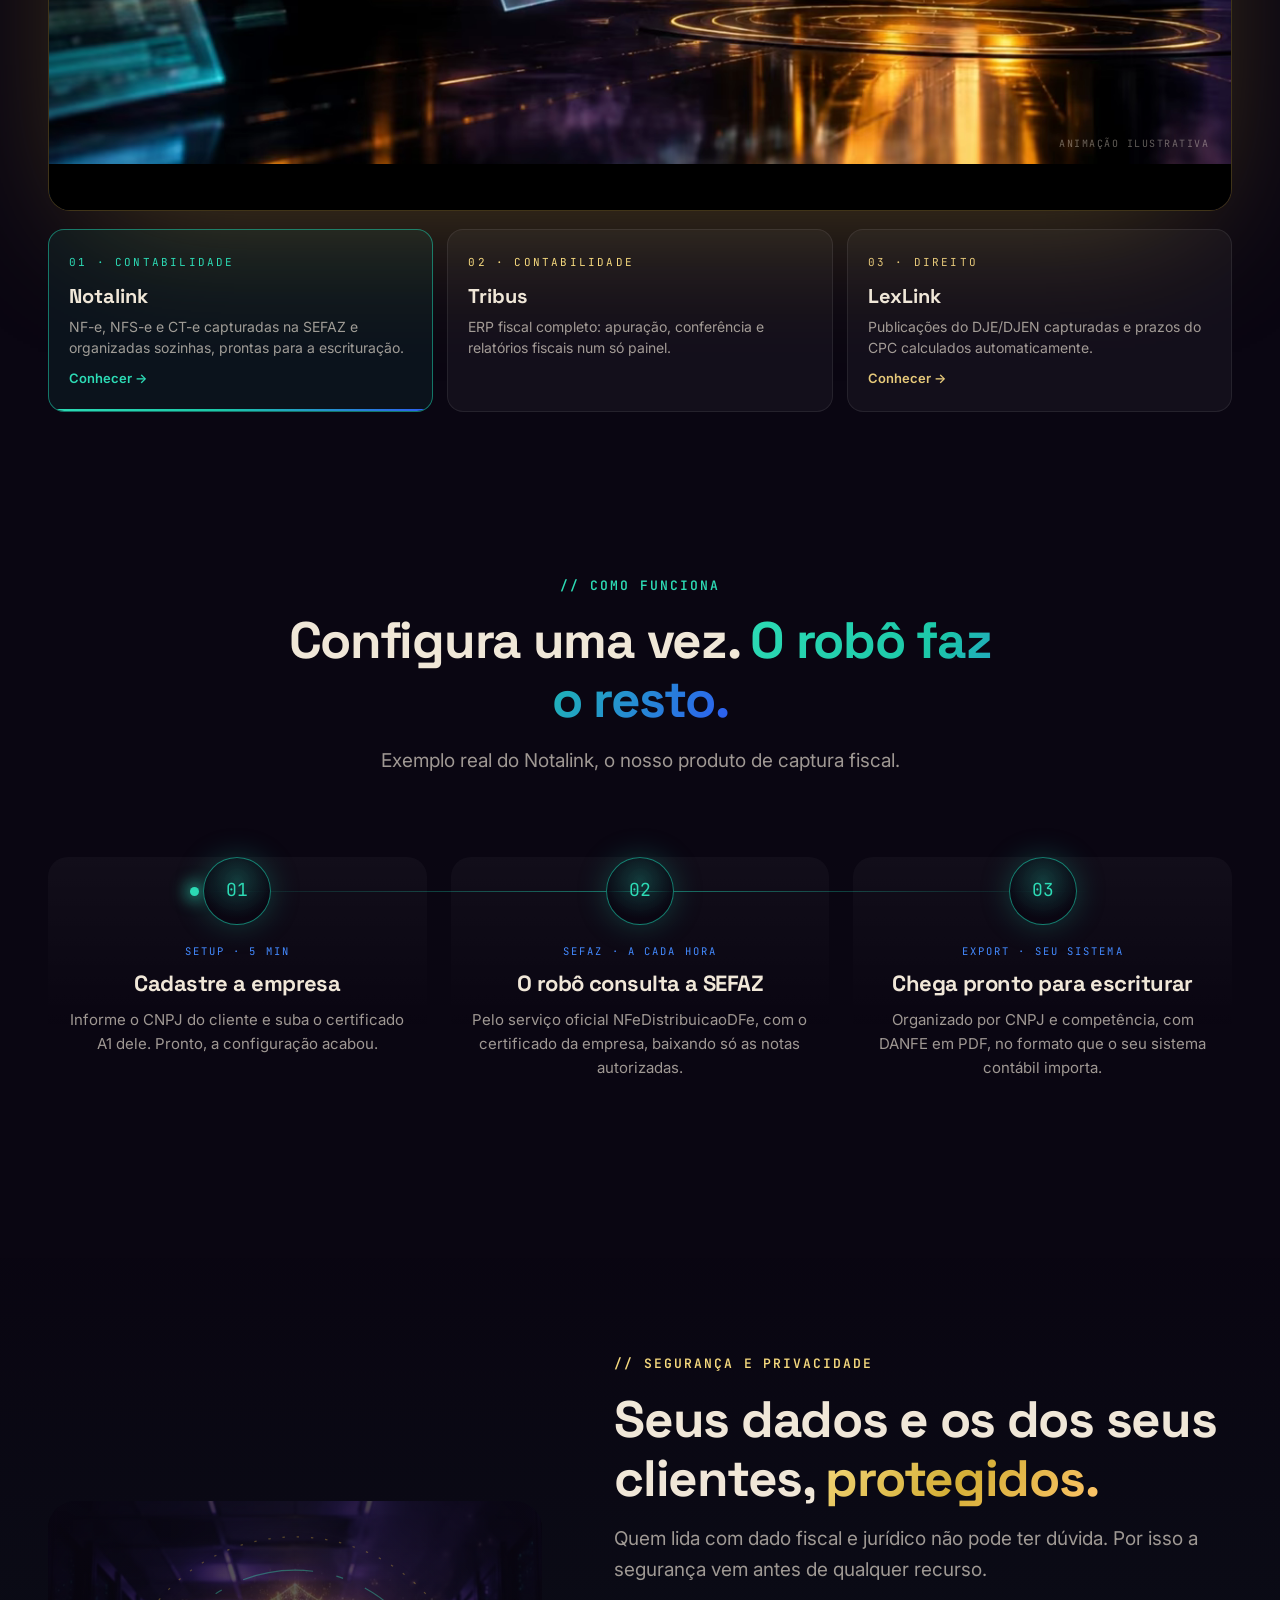
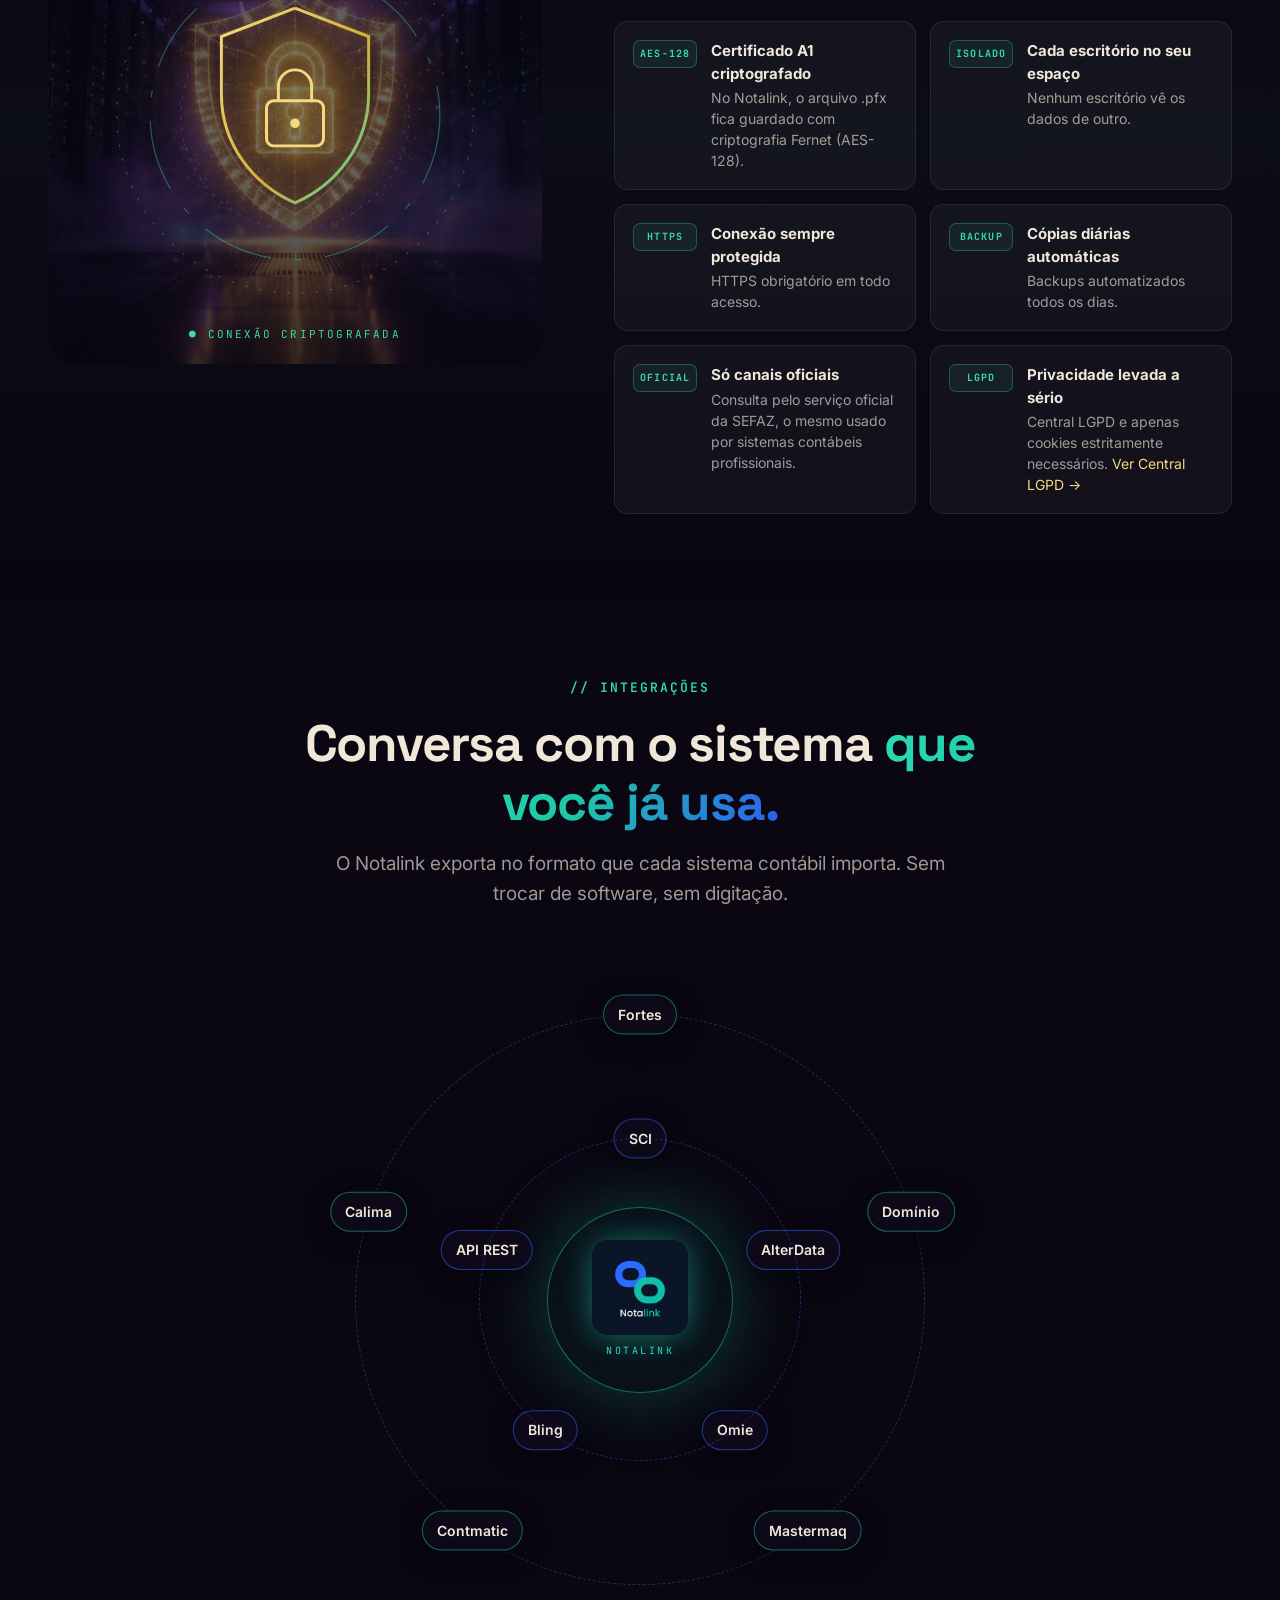
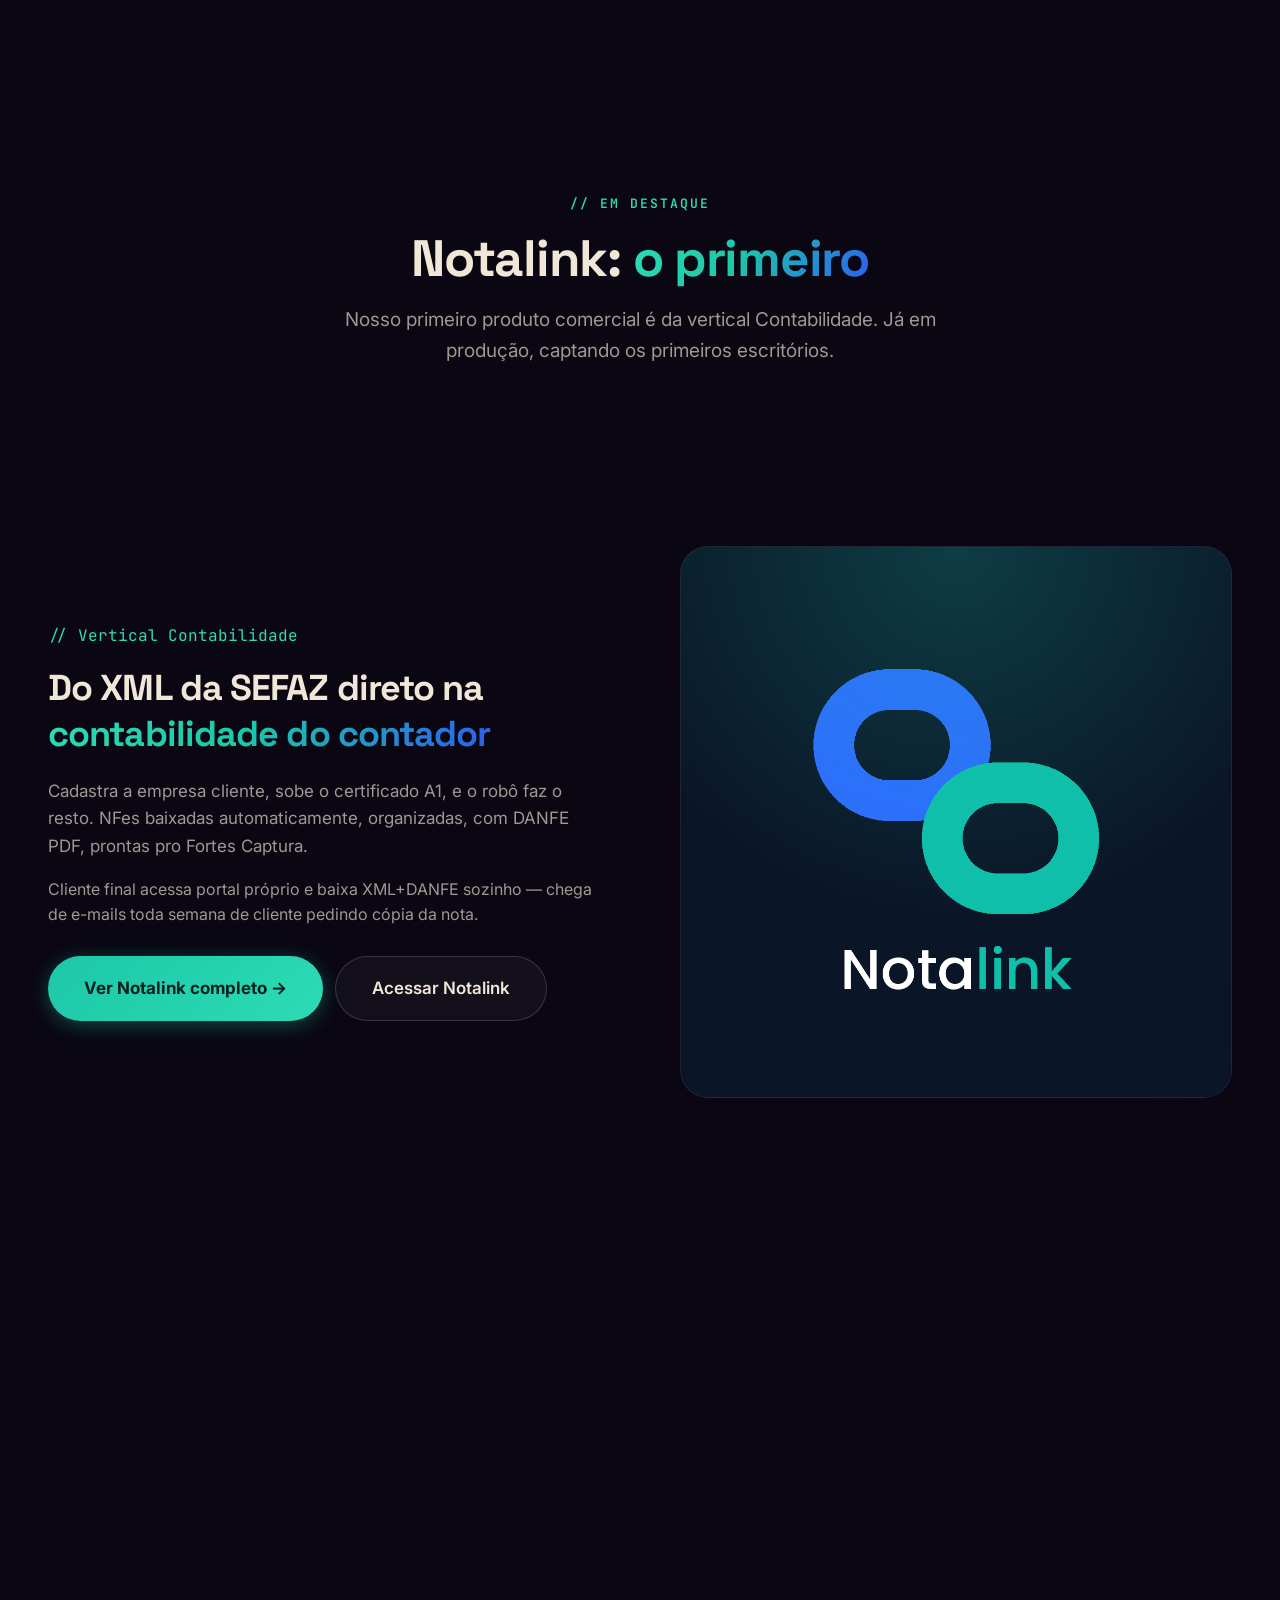
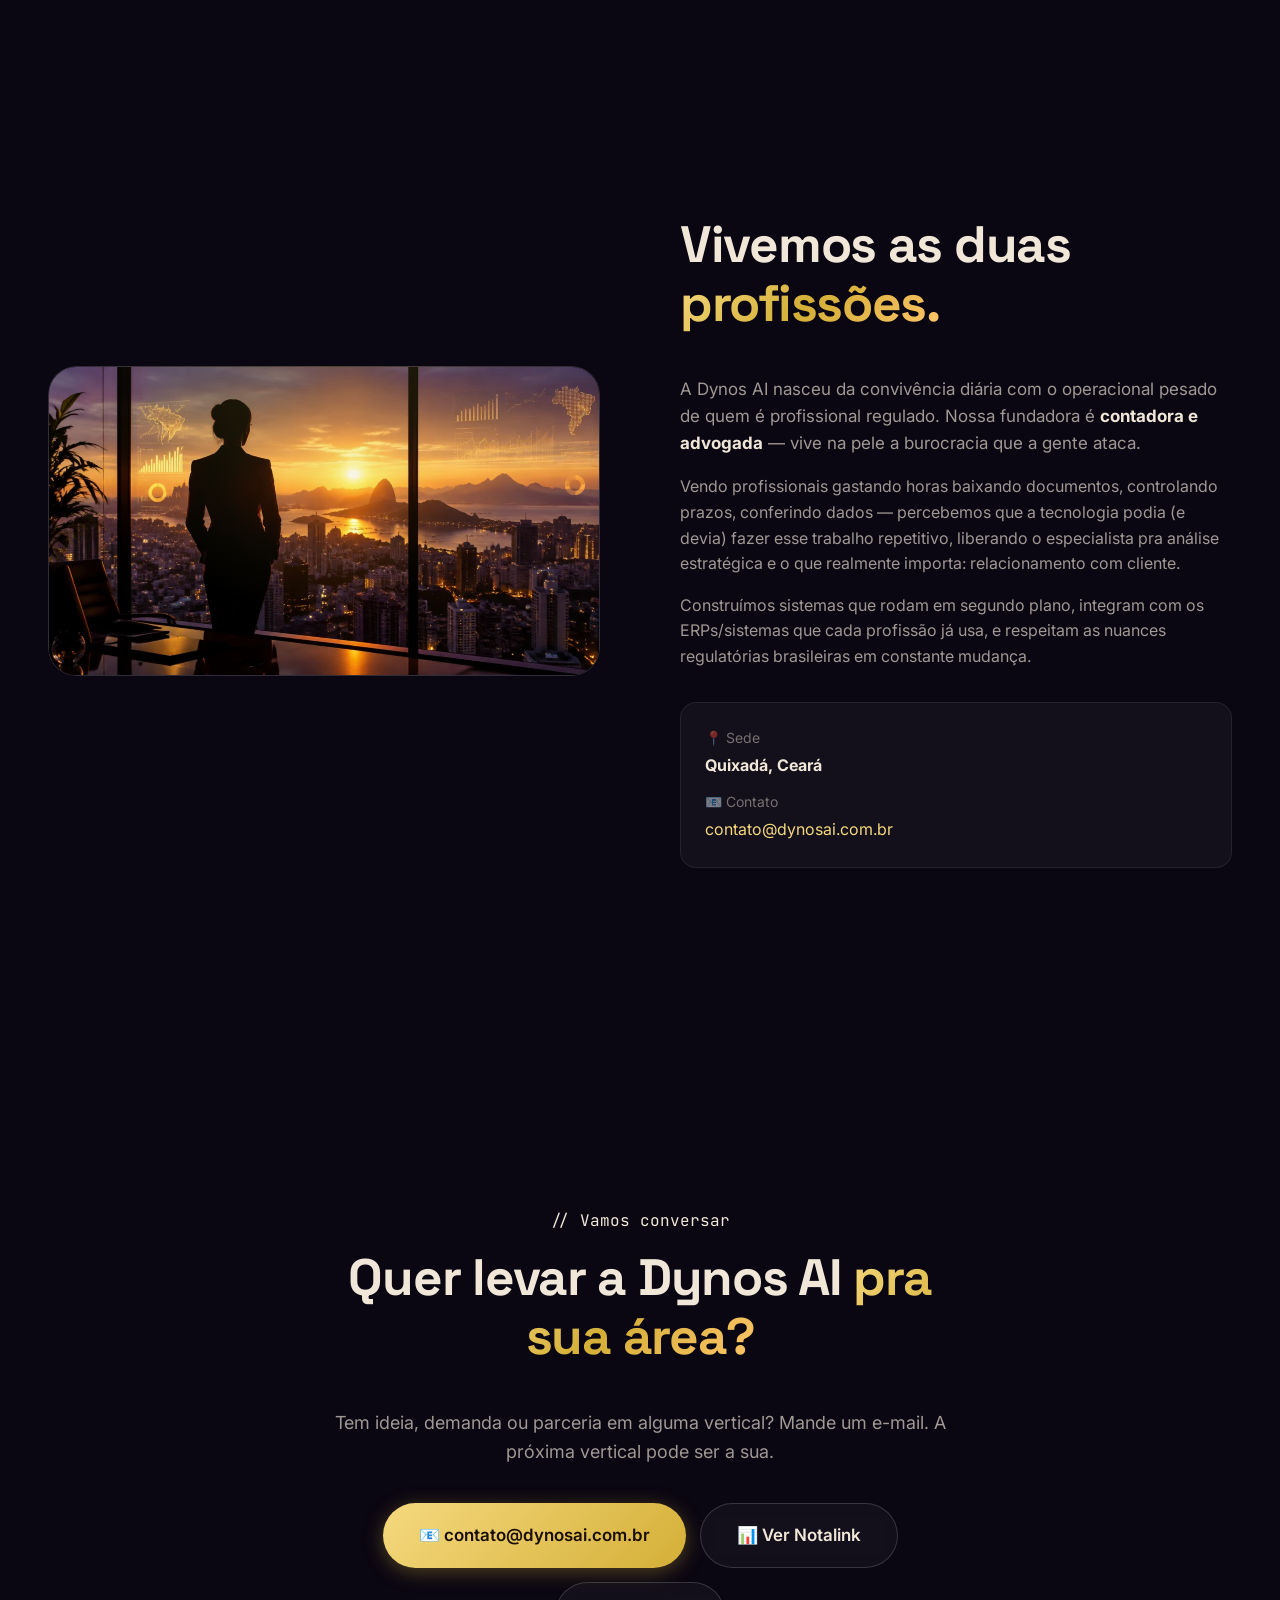
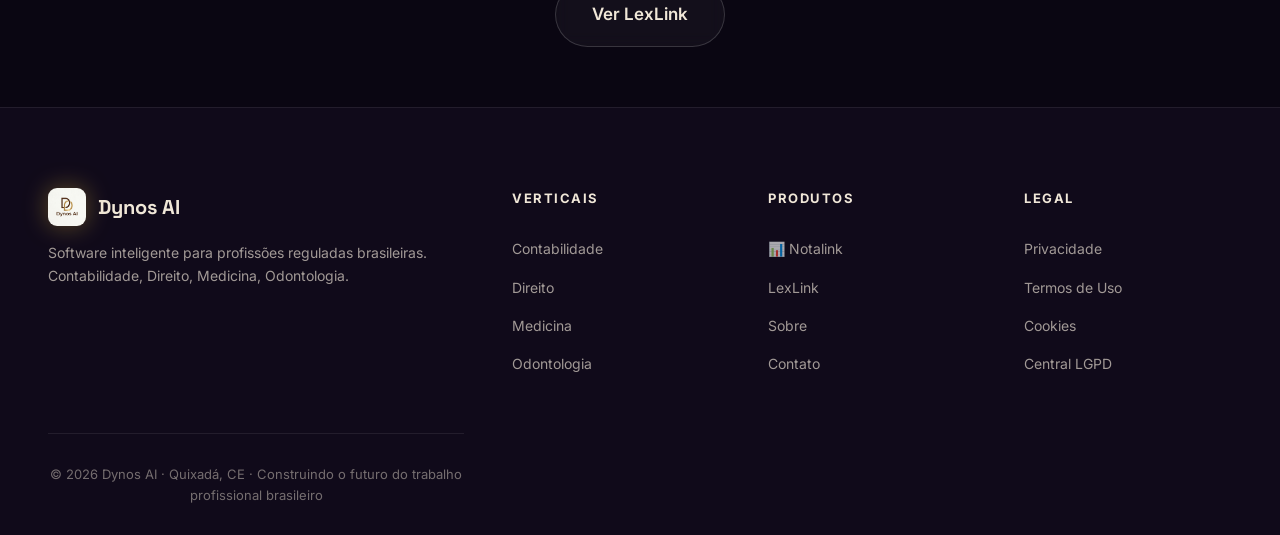
==== commit faf60df8: "Aplica a identidade do LexLink (vinho/dourado) e do Auditor SPED (azul) LexLink: título palavra por " ====
--- a/index.html
+++ b/index.html
@@ -7,7 +7,7 @@
   <script>try{if(sessionStorage.getItem("dy-intro")==="1")document.documentElement.classList.add("dy-seen")}catch(e){}</script>
   <meta name="description" content="A Dynos AI desenvolve sistemas inteligentes por vertical profissional. Contabilidade, Direito, Medicina, Odontologia. Notalink é o primeiro produto." />
   <link rel="stylesheet" href="/assets/css/dynosai.css?v=20260428a" />
-  <link rel="stylesheet" href="/assets/css/dynos-cinema.css?v=20260928b" />
+  <link rel="stylesheet" href="/assets/css/dynos-cinema.css?v=20260928c" />
   <link href="https://fonts.googleapis.com/css2?family=JetBrains+Mono:wght@400;500&display=swap" rel="stylesheet">
   <link rel="icon" href="/assets/img/dynos_logo_square.png" type="image/png" />
   <link rel="preconnect" href="https://fonts.googleapis.com">
@@ -94,7 +94,7 @@
       <a href="#seguranca">Segurança</a>
       <a href="#sobre">Sobre</a>
       <a href="/produtos/lexlink.html" class="dy-btn dy-btn-ghost" style="padding: 10px 18px; font-size: 14px; display:inline-flex; align-items:center; gap:6px;"><img src="/assets/img/lexlink_logo.png?v=20260428b" alt="" style="height:18px; width:18px; border-radius:4px;" /> LexLink</a>
-      <a href="https://auditorsped.dynosai.com.br/" class="dy-btn dy-btn-ghost" style="padding: 10px 18px; font-size: 14px;">Auditor SPED 🧾</a>
+      <a href="https://auditorsped.dynosai.com.br/" class="dy-btn dy-btn-ghost as-ghost" style="padding: 10px 18px; font-size: 14px;">Auditor SPED 🧾</a>
       <a href="/produtos/notalink.html" class="dy-btn btn-nl" style="padding: 10px 18px; font-size: 14px;">Notalink 📊</a>
     </nav>
   </div>
@@ -346,7 +346,7 @@
           <span class="desc">ERP fiscal completo: apuração, conferência e relatórios fiscais num só painel.</span>
           <i class="barra"></i>
         </div>
-        <div tabindex="0" class="dy-reel-aba" role="tab" aria-selected="false" data-canal="CANAL 03 · LEXLINK">
+        <div tabindex="0" class="dy-reel-aba lex" role="tab" aria-selected="false" data-canal="CANAL 03 · LEXLINK">
           <span class="num">03 · DIREITO</span>
           <strong>LexLink</strong>
           <span class="desc">Publicações do DJE/DJEN capturadas e prazos do CPC calculados automaticamente.</span>
@@ -544,7 +544,7 @@
     <div style="display: flex; gap: 14px; justify-content: center; flex-wrap: wrap;">
       <a href="mailto:contato@dynosai.com.br" class="dy-btn dy-btn-dourado dy-btn-lg">📧 contato@dynosai.com.br</a>
       <a href="/produtos/notalink.html" class="dy-btn dy-btn-ghost dy-btn-lg">📊 Ver Notalink</a>
-      <a href="/produtos/lexlink.html" class="dy-btn dy-btn-ghost dy-btn-lg">Ver LexLink</a>
+      <a href="/produtos/lexlink.html" class="dy-btn dy-btn-ghost lex-ghost dy-btn-lg">Ver LexLink</a>
     </div>
   </div>
 </section>
@@ -599,6 +599,6 @@
 </script>
 <script src="/assets/js/cookies-banner.js"></script>
 
-<script src="/assets/js/dynos-cinema.js?v=20260928b" defer></script>
+<script src="/assets/js/dynos-cinema.js?v=20260928c" defer></script>
 </body>
 </html>
--- a/assets/css/dynos-cinema.css
+++ b/assets/css/dynos-cinema.css
@@ -467,3 +467,72 @@
 .nl-page .cta-final { background: radial-gradient(ellipse at center, rgba(28,200,168,.12), transparent 60%); }
 .nl-page .dy-footer a:hover { color: var(--nl-verde-claro); }
 @media (prefers-reduced-motion: reduce) { .nl-page .dy-word { opacity: 1; transform: none; filter: none; } }
+
+/* =========================================================
+   LEXLINK: vinho e dourado
+   ========================================================= */
+:root {
+  --lex-vinho: #7a1f2e; --lex-vinho-claro: #a83a4d; --lex-ouro: #e6c97a; --lex-ouro-esc: #c8a85a;
+  --lex-grad: linear-gradient(120deg, var(--lex-ouro), var(--lex-ouro-esc) 45%, var(--lex-vinho-claro));
+}
+.btn-lex { background: linear-gradient(135deg, var(--lex-ouro), var(--lex-ouro-esc)); color: #1a0e02 !important; font-weight: 700; box-shadow: 0 4px 20px rgba(200,168,90,.4); }
+.btn-lex:hover { box-shadow: 0 8px 30px rgba(200,168,90,.6); }
+.lex-ghost:hover { border-color: var(--lex-ouro); background: rgba(122,31,46,.14); }
+.dy-reel-aba.lex .num { color: var(--lex-ouro); }
+.dy-reel-aba.lex.ativo { border-color: rgba(200,168,90,.55); background: rgba(122,31,46,.12); }
+.dy-reel-aba.lex .barra { background: var(--lex-grad); }
+.dy-reel-aba.lex a { color: var(--lex-ouro); }
+
+.lex-page .label, .lex-page .dy-secao-titulo .label { color: var(--lex-ouro); }
+.lex-page .gradient-text { background-image: var(--lex-grad); }
+.lex-page a { color: var(--lex-ouro); }
+.lex-page a:hover { color: #f3dfa2; }
+.lex-page .dy-nav a:not(.dy-btn) { color: var(--dy-text-muted); }
+.lex-page .dy-nav a:not(.dy-btn):hover { color: var(--lex-ouro); }
+.lex-page .dy-progress { background: var(--lex-grad); box-shadow: 0 0 12px rgba(200,168,90,.7); }
+.lex-page .dy-typed::after { color: var(--lex-ouro); }
+.lex-page .dy-spotlight { background: radial-gradient(circle, rgba(200,168,90,.10), rgba(122,31,46,.10) 40%, transparent 68%); }
+.lex-page .lex-hero { min-height: calc(100vh - 72px); min-height: calc(100svh - 72px); display: flex; align-items: center; justify-content: center; }
+.lex-page .lex-hero .dy-bgvideo video { opacity: .6; }
+.lex-page .lex-hero .dy-bgvideo::after {
+  background:
+    radial-gradient(ellipse 55% 60% at 50% 55%, rgba(10,6,18,.6), rgba(10,6,18,.15) 70%, transparent),
+    linear-gradient(180deg, rgba(10,6,18,.5) 0%, transparent 25%, transparent 65%, var(--dy-bg) 100%);
+}
+.lex-garantias { padding-top: 32px; }
+.lex-garantias i { background: rgba(200,168,90,.14); border-color: rgba(200,168,90,.5); }
+.lex-garantias i::after { border-color: var(--lex-ouro); }
+.lex-etapa::before { background: linear-gradient(135deg, rgba(122,31,46,.18) 0%, transparent 60%); }
+.lex-etapa:hover { border-color: rgba(200,168,90,.45); box-shadow: 0 30px 80px -30px rgba(122,31,46,.6); }
+.lex-ico {
+  width: 64px; height: 64px; border-radius: 16px; display: grid; place-items: center; font-size: 30px; margin-bottom: 16px;
+  background: linear-gradient(135deg, rgba(122,31,46,.35), rgba(200,168,90,.12)); border: 1px solid rgba(200,168,90,.35);
+}
+.lex-page .dy-glow-layer { background: radial-gradient(420px circle at var(--mx, 50%) var(--my, 50%), rgba(200,168,90,.16), transparent 45%); }
+.lex-page .plano-card { transition: border-color .3s, transform .2s ease-out; }
+.lex-page .plano-card:hover { border-color: rgba(200,168,90,.5); }
+.lex-final { background: radial-gradient(ellipse at center, rgba(122,31,46,.22), transparent 60%); }
+.lex-page .dy-footer a:hover { color: var(--lex-ouro); }
+
+/* =========================================================
+   AUDITOR SPED: azul
+   ========================================================= */
+.as-ghost:hover { border-color: #5b9ae8; background: rgba(91,154,232,.08); }
+.as-page .dy-progress { background: linear-gradient(90deg, #a9c0e4, #5b9ae8, #2f5a9e); box-shadow: 0 0 12px rgba(91,154,232,.7); }
+.as-page .dy-typed::after { color: #5b9ae8; }
+.as-page .dy-spotlight { background: radial-gradient(circle, rgba(91,154,232,.10), rgba(47,90,158,.08) 40%, transparent 68%); }
+.as-page .dy-logo-wrap img { filter: drop-shadow(0 0 12px rgba(91,154,232,.4)); }
+.as-page .as-hero { min-height: calc(100vh - 72px); min-height: calc(100svh - 72px); display: flex; align-items: center; justify-content: center; }
+.as-page .as-hero .dy-bgvideo video { opacity: .62; }
+.as-page .as-hero .dy-bgvideo::after {
+  background:
+    radial-gradient(ellipse 55% 60% at 50% 55%, rgba(10,6,18,.6), rgba(10,6,18,.15) 70%, transparent),
+    linear-gradient(180deg, rgba(10,6,18,.5) 0%, transparent 25%, transparent 65%, var(--dy-bg) 100%);
+}
+.as-garantias { padding-top: 32px; }
+.as-garantias i { background: rgba(91,154,232,.14); border-color: rgba(91,154,232,.5); }
+.as-garantias i::after { border-color: #a9c0e4; }
+.as-page .dy-glow-layer { background: radial-gradient(420px circle at var(--mx, 50%) var(--my, 50%), rgba(91,154,232,.16), transparent 45%); }
+.as-page .as-confere .cartao, .as-page .plano-card { transition: border-color .3s, transform .2s ease-out, box-shadow .3s; }
+.as-page .as-confere .cartao:hover, .as-page .plano-card:hover { border-color: rgba(91,154,232,.5); box-shadow: 0 30px 80px -30px rgba(47,90,158,.6); }
+.as-page .dy-footer a:hover { color: #a9c0e4; }
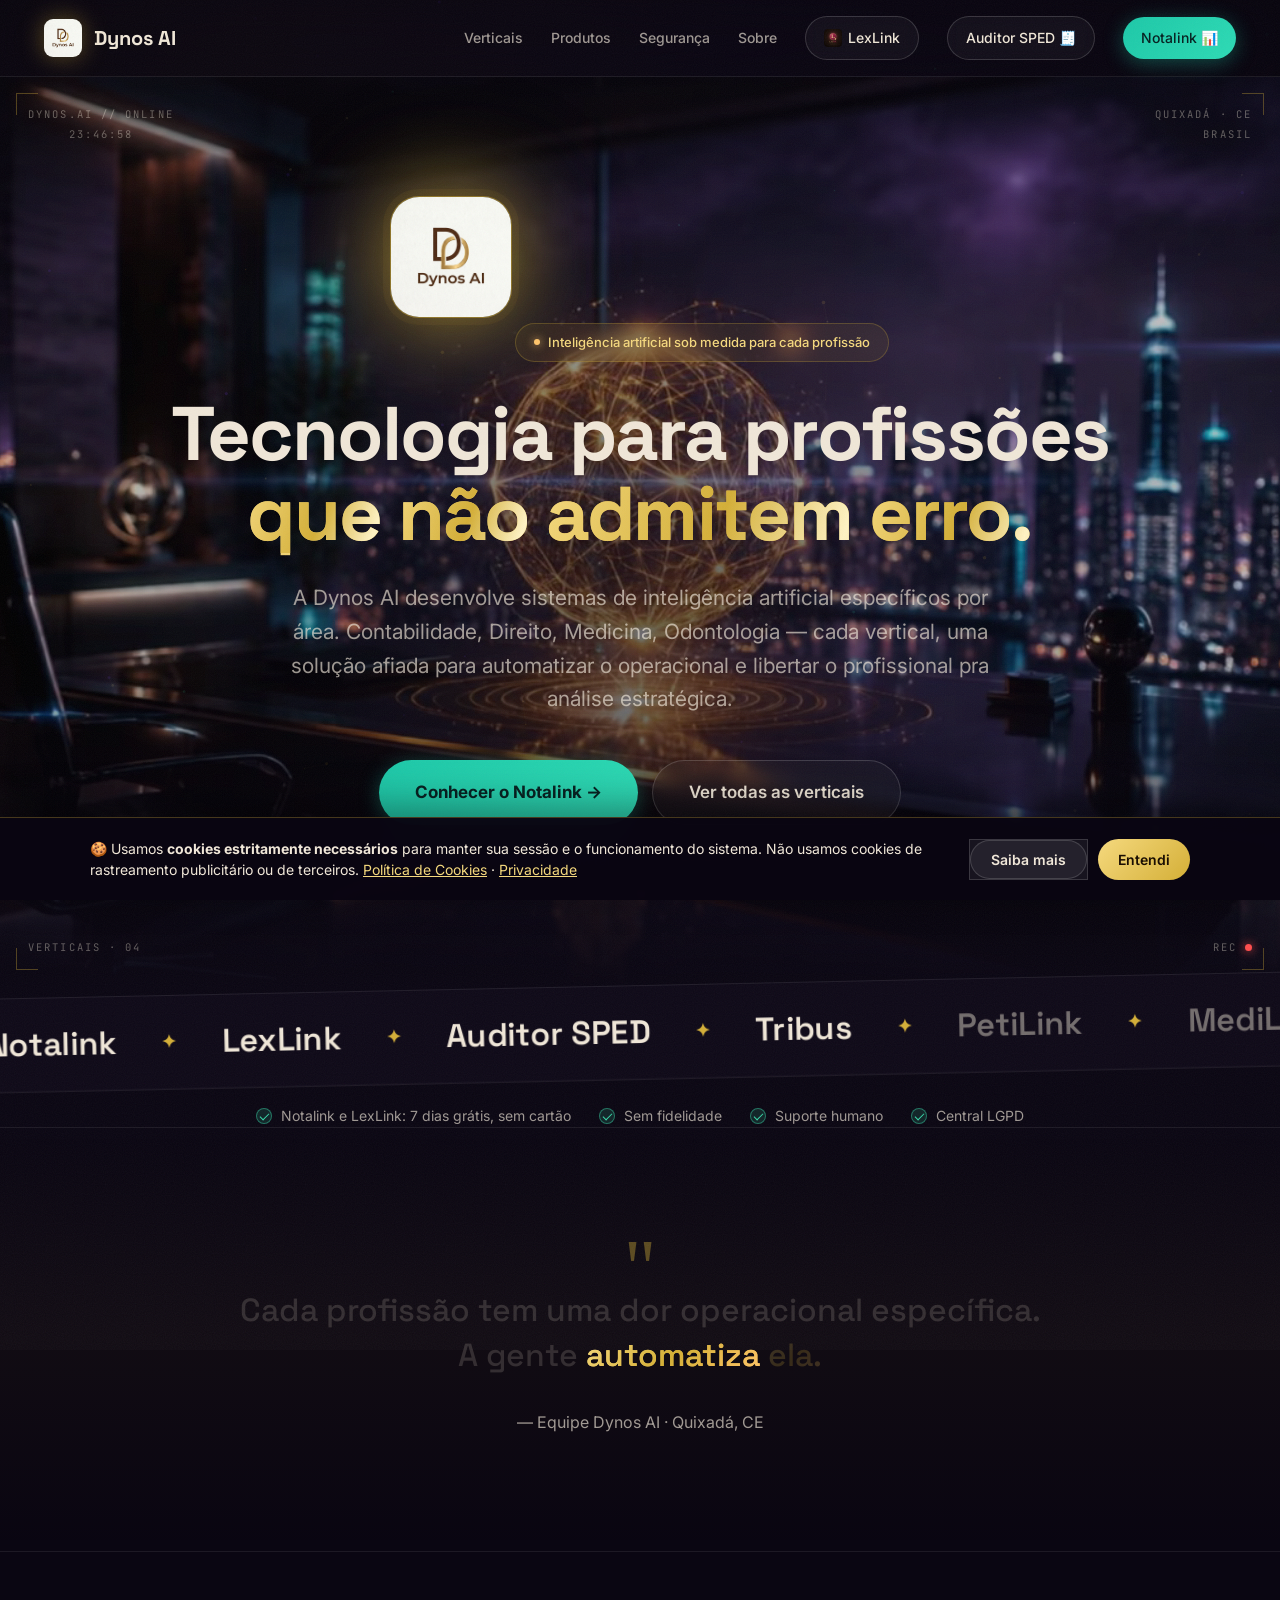
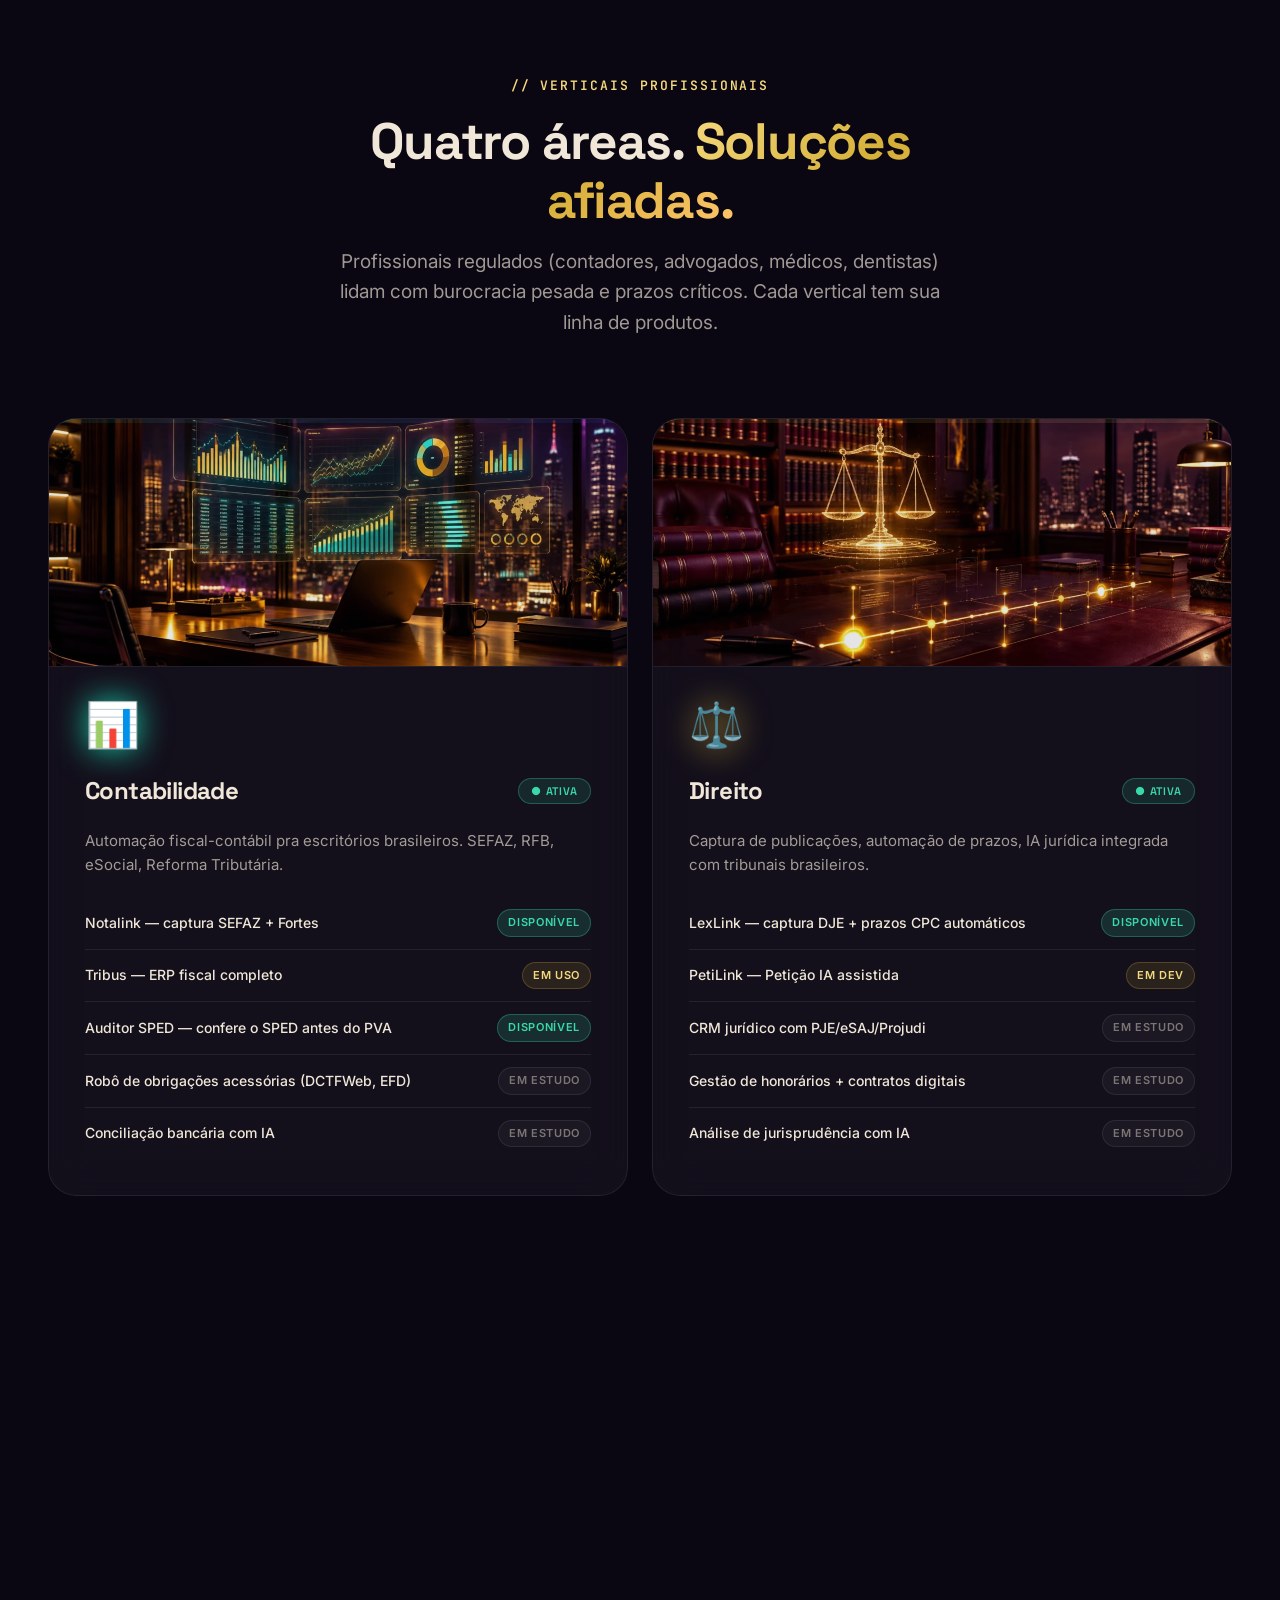
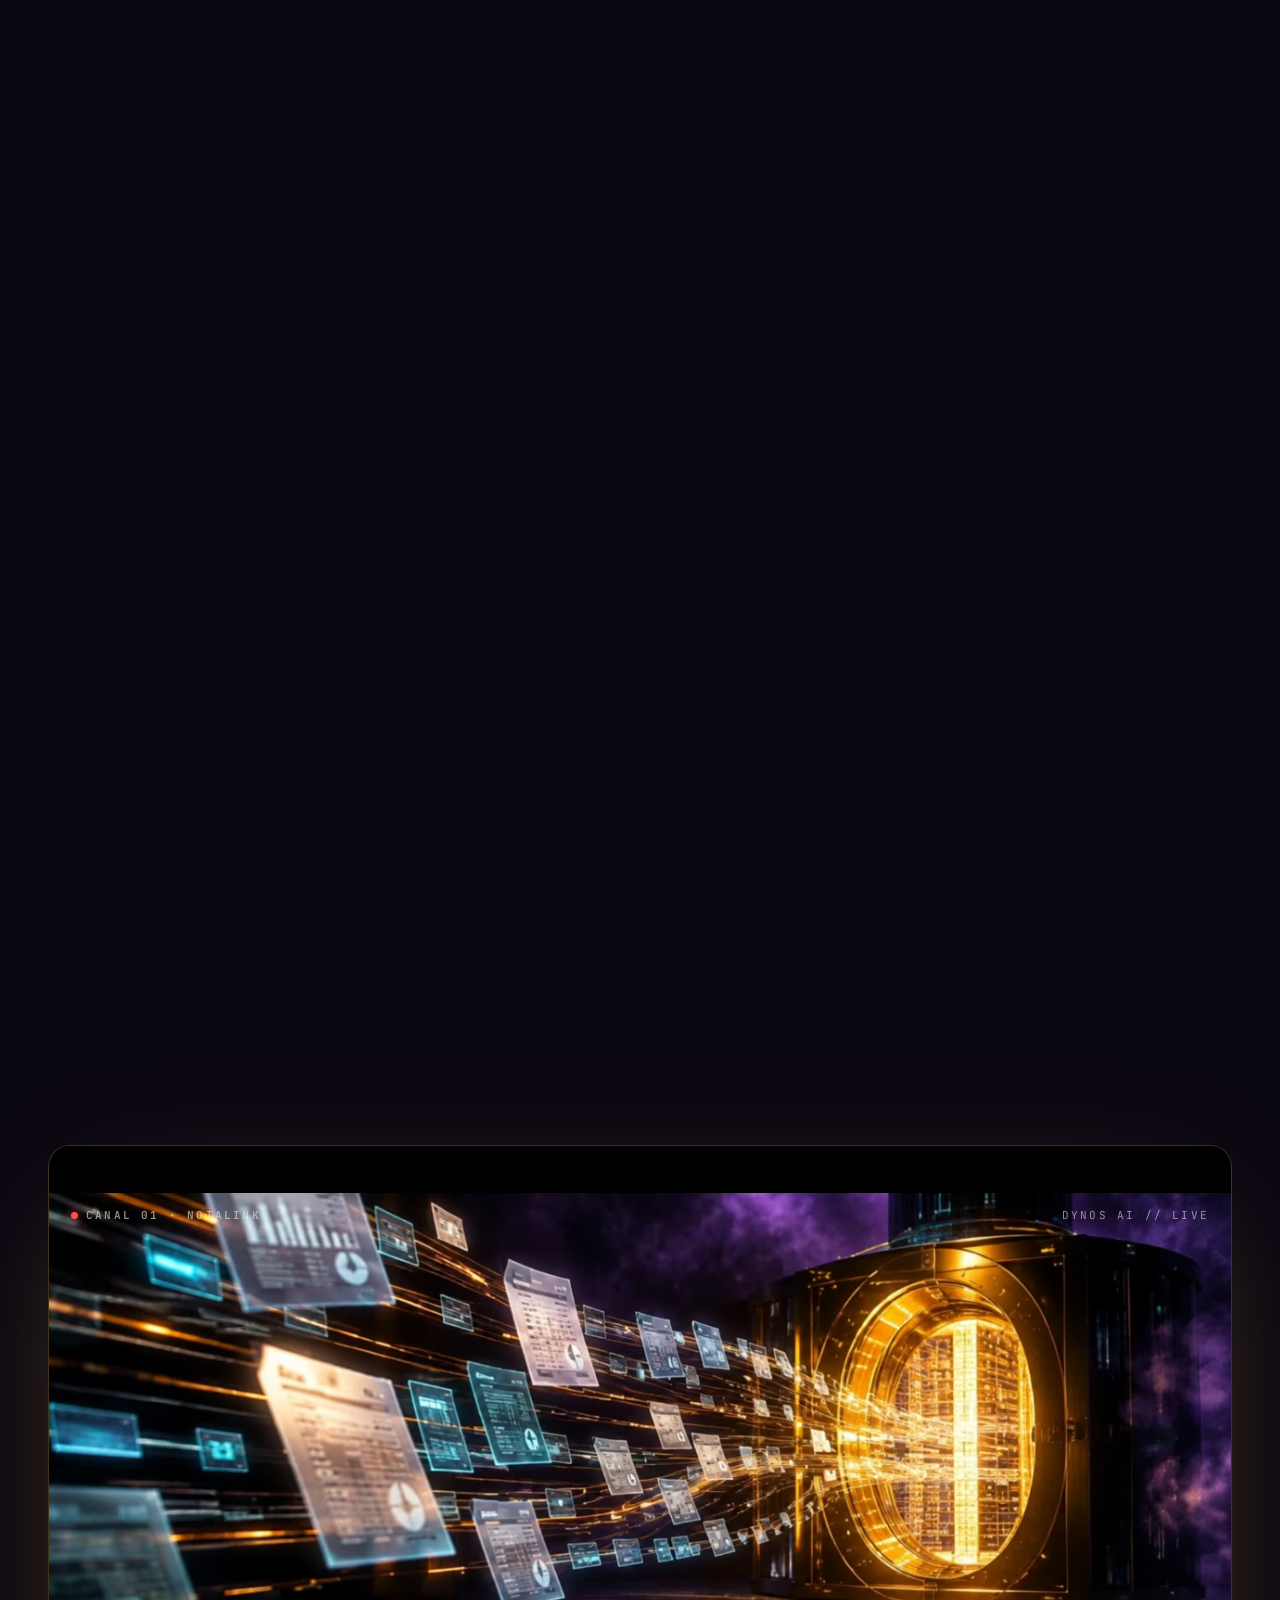
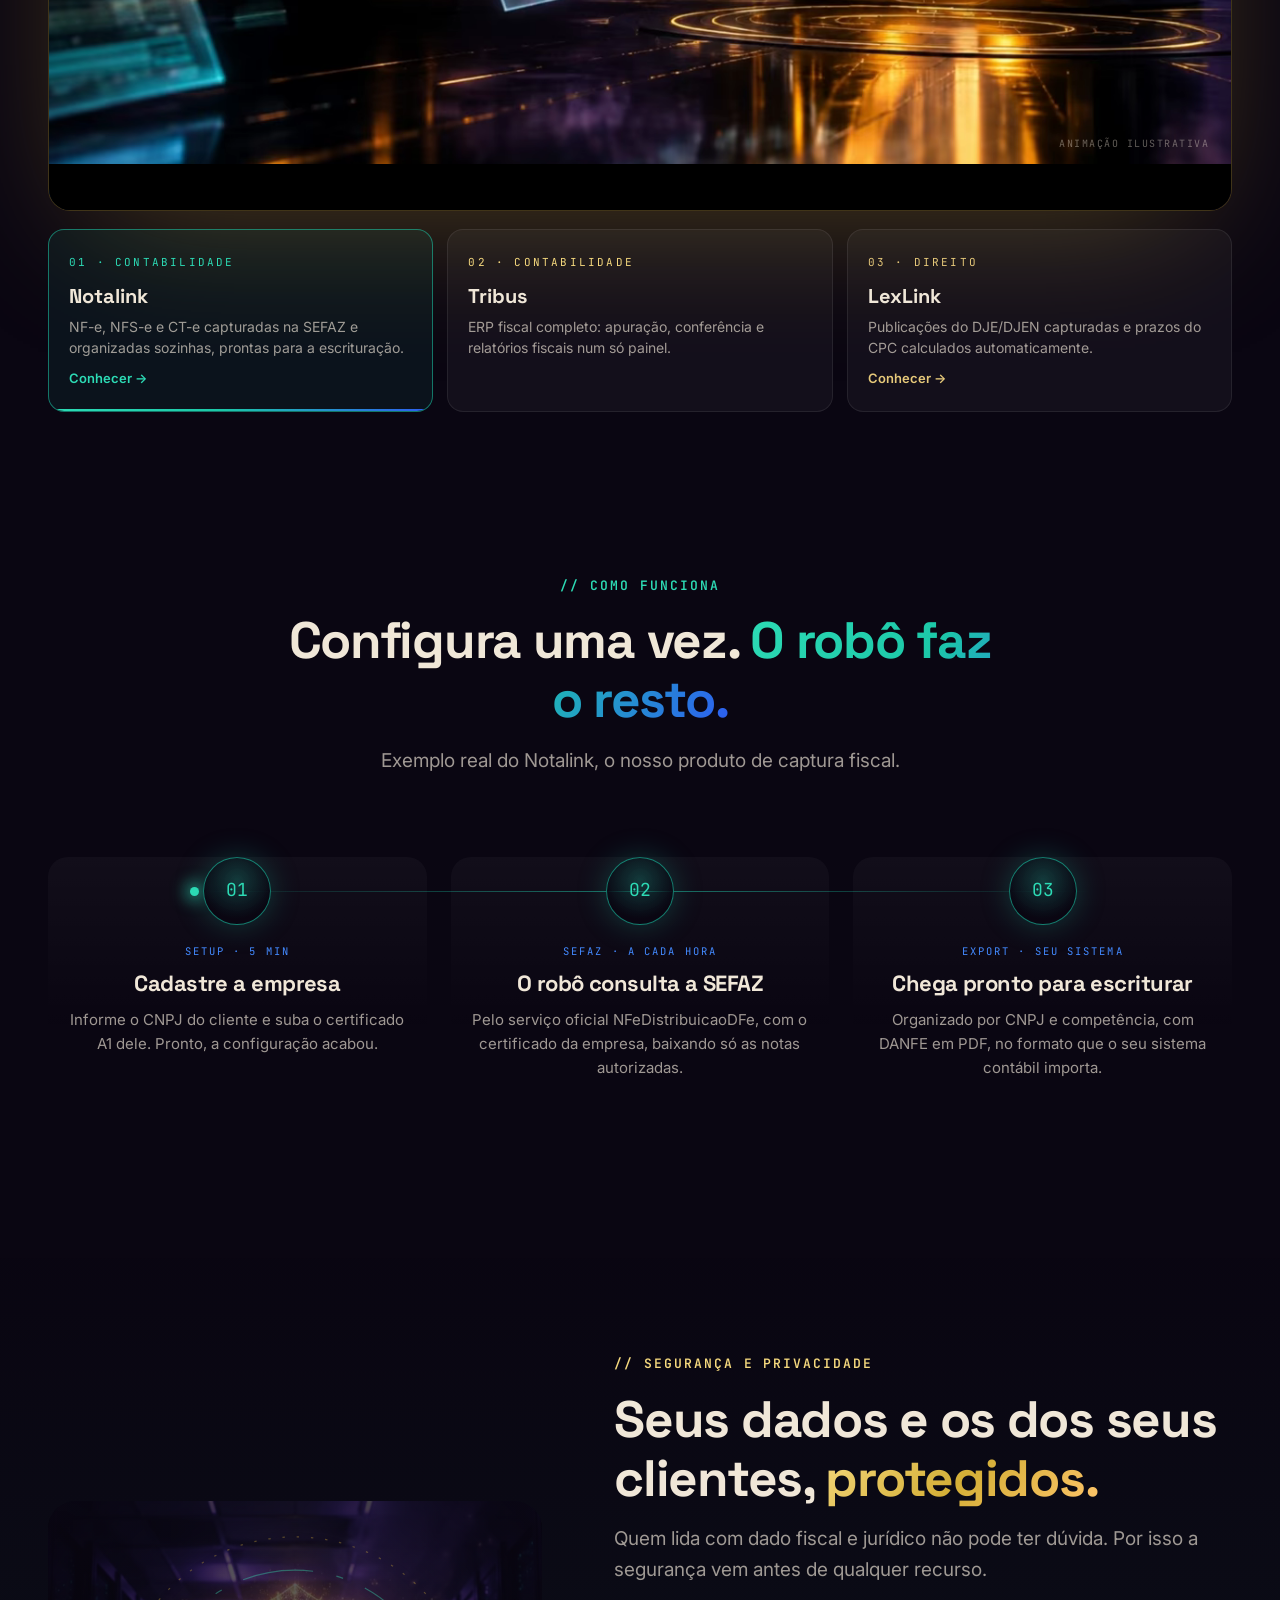
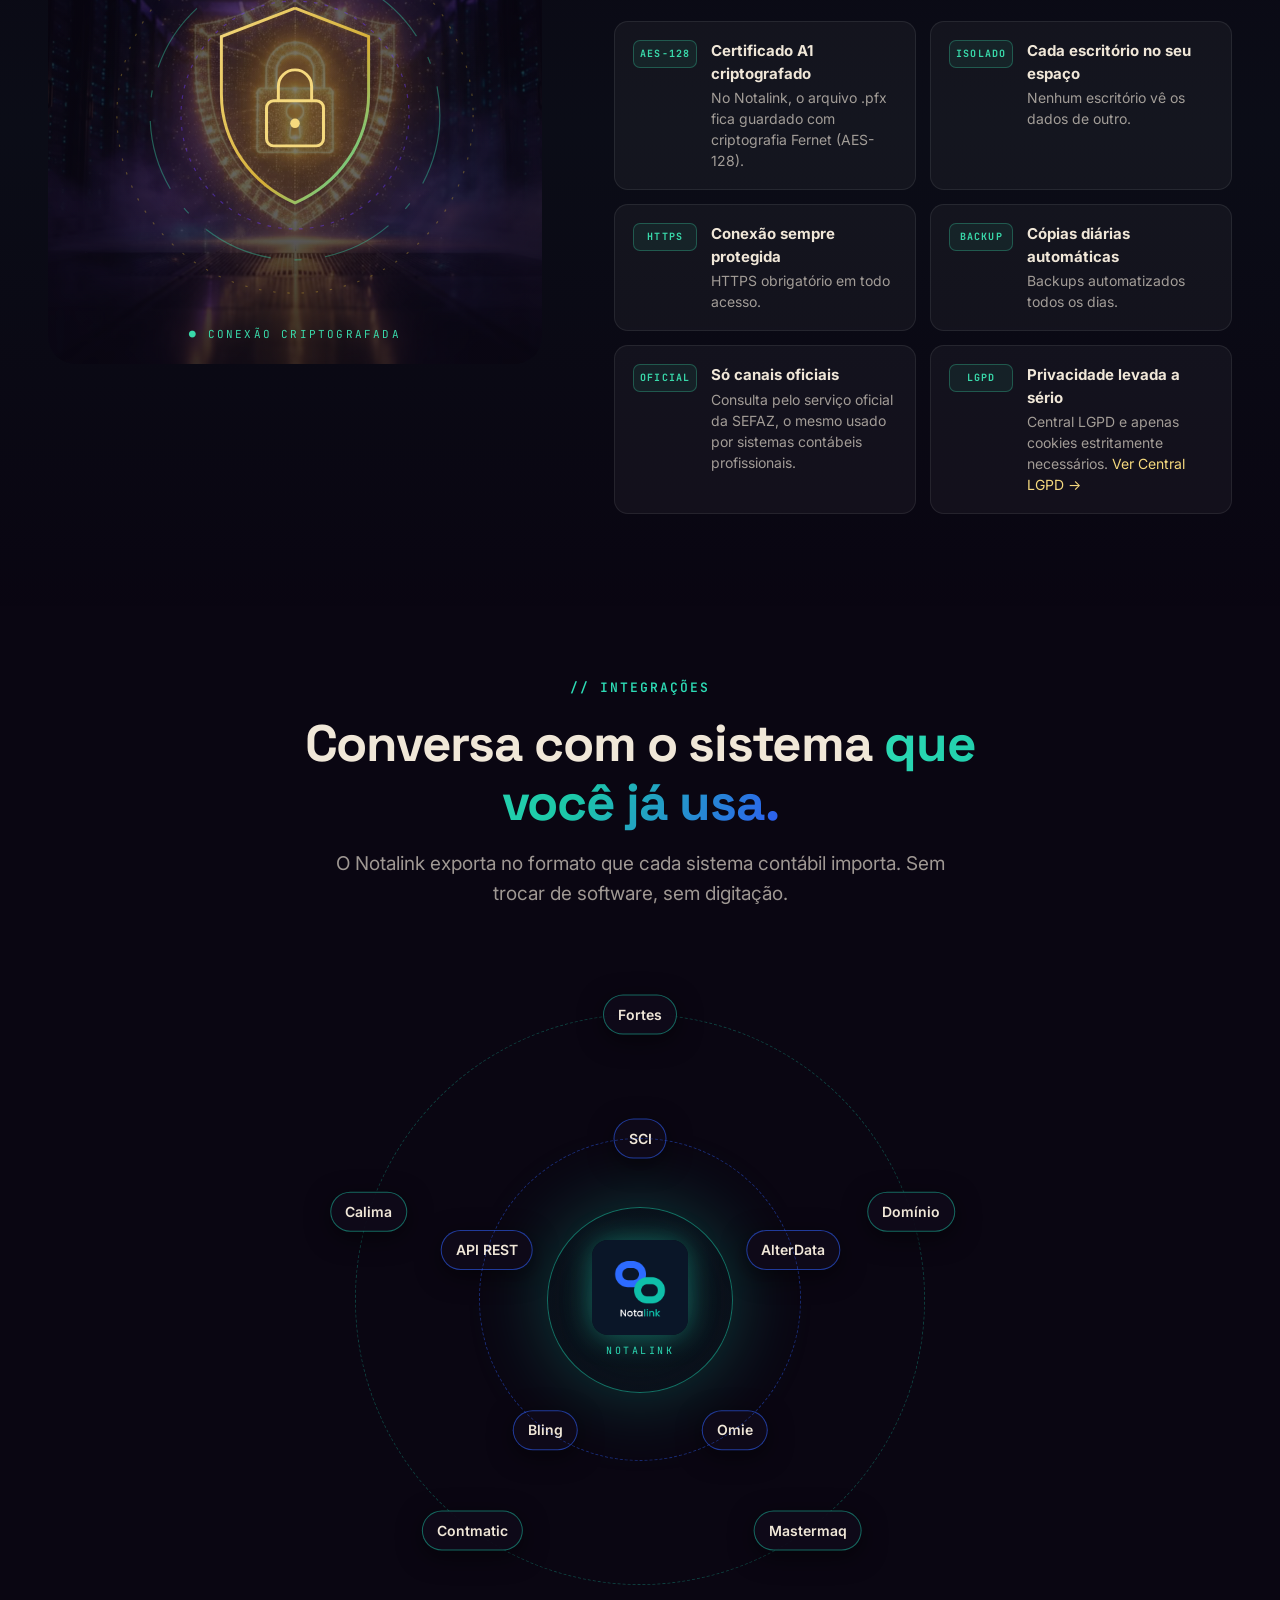
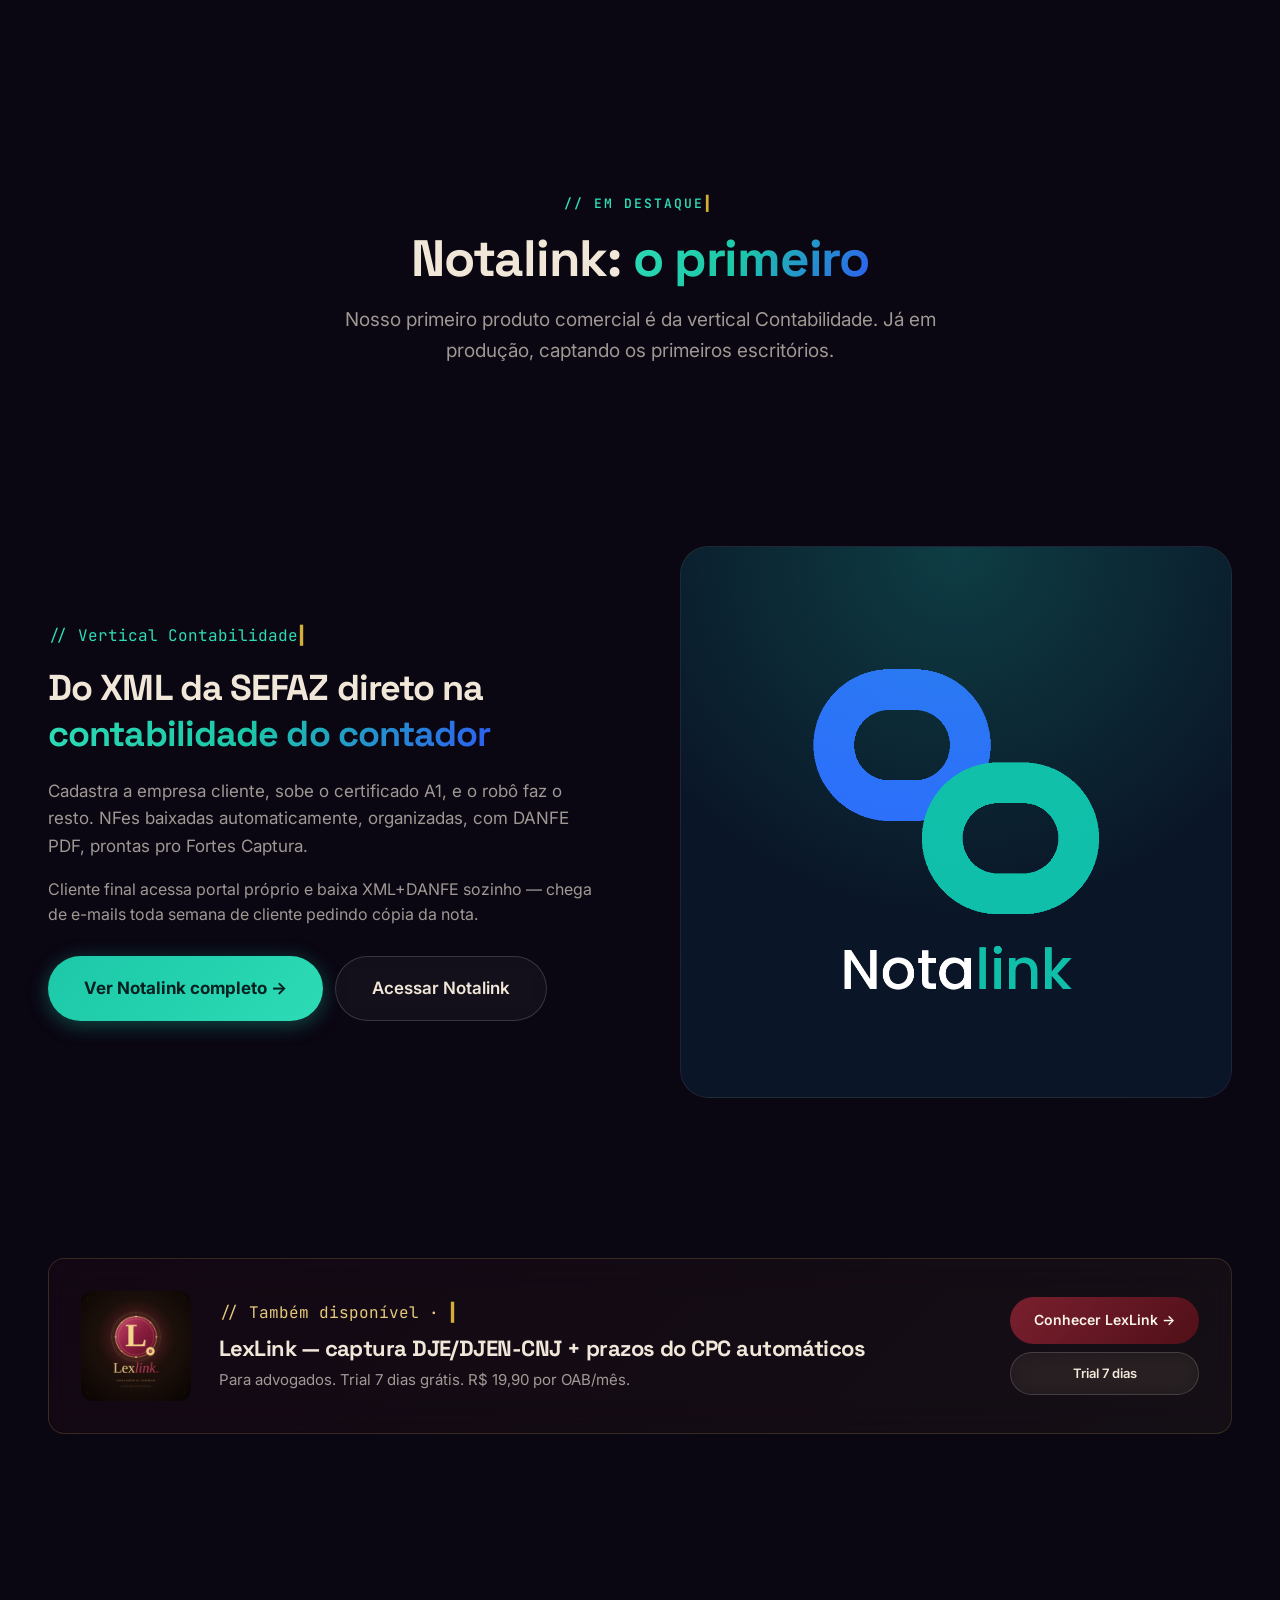
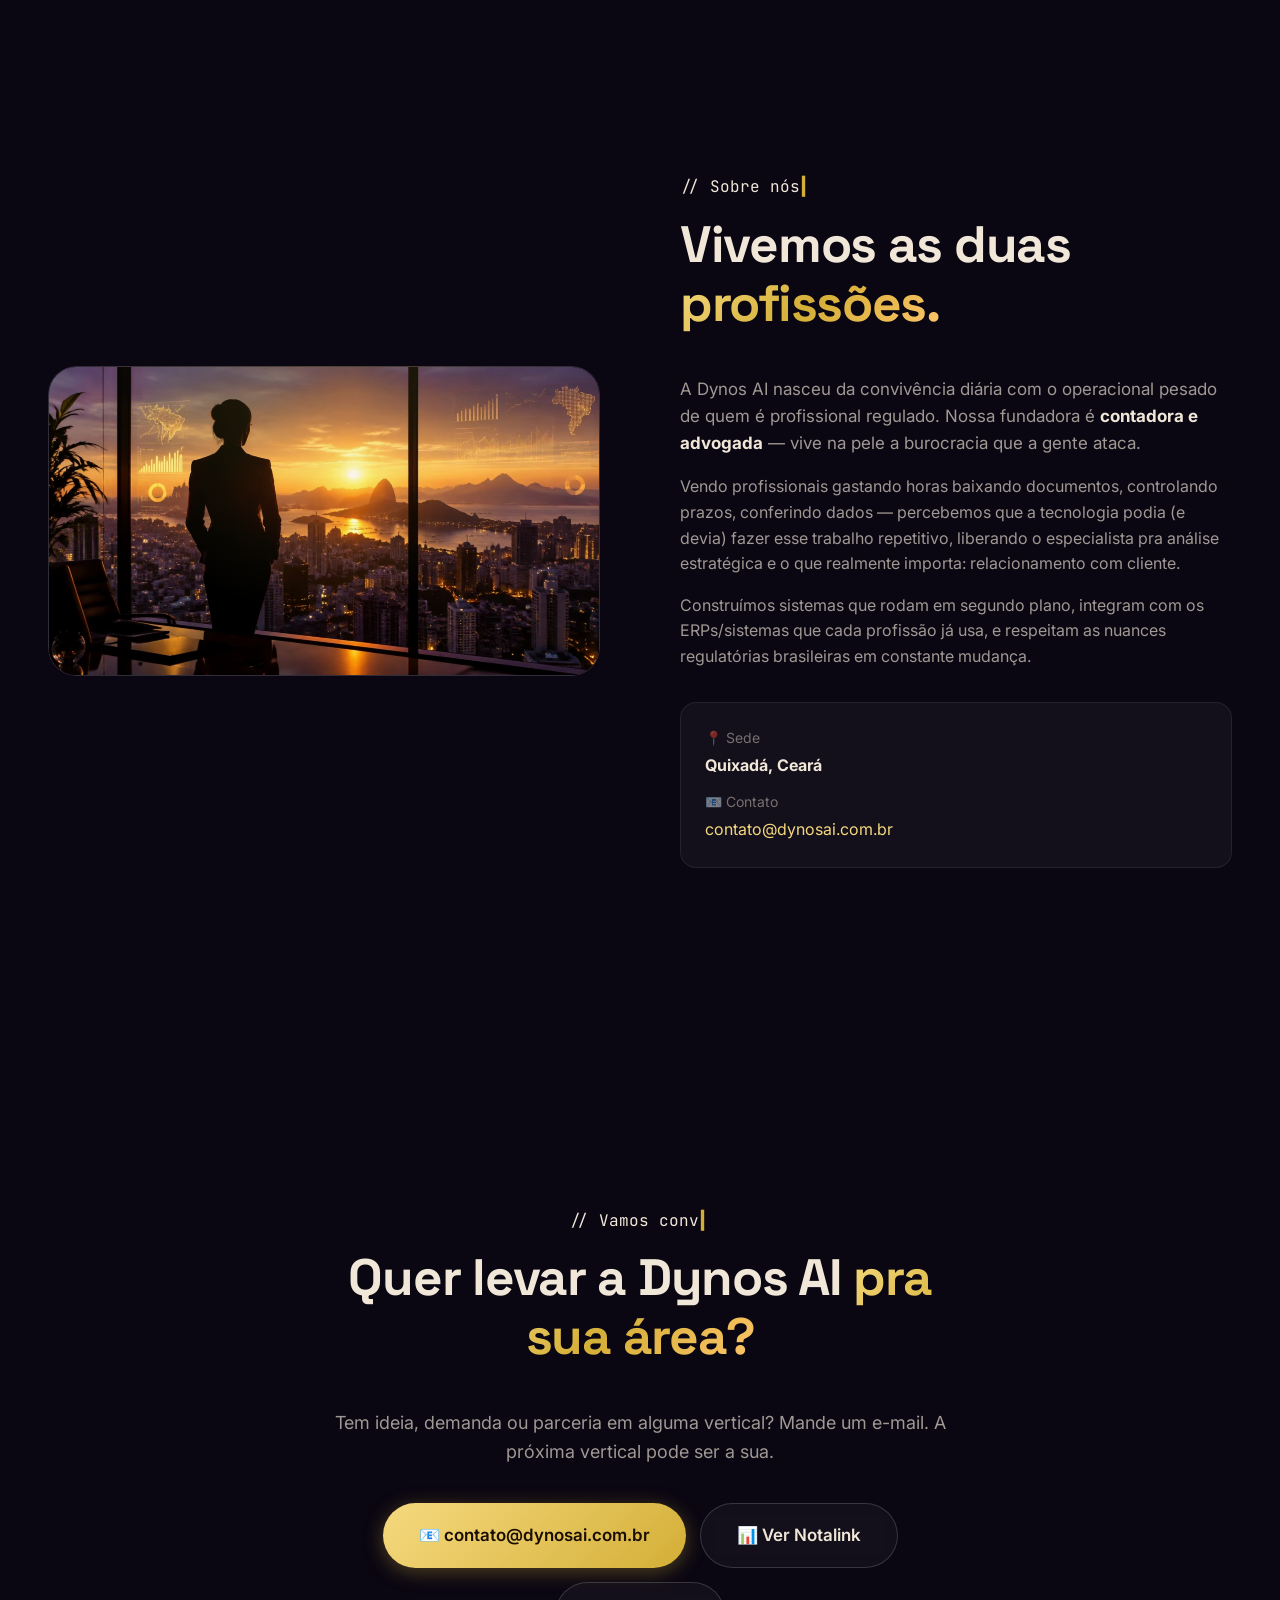
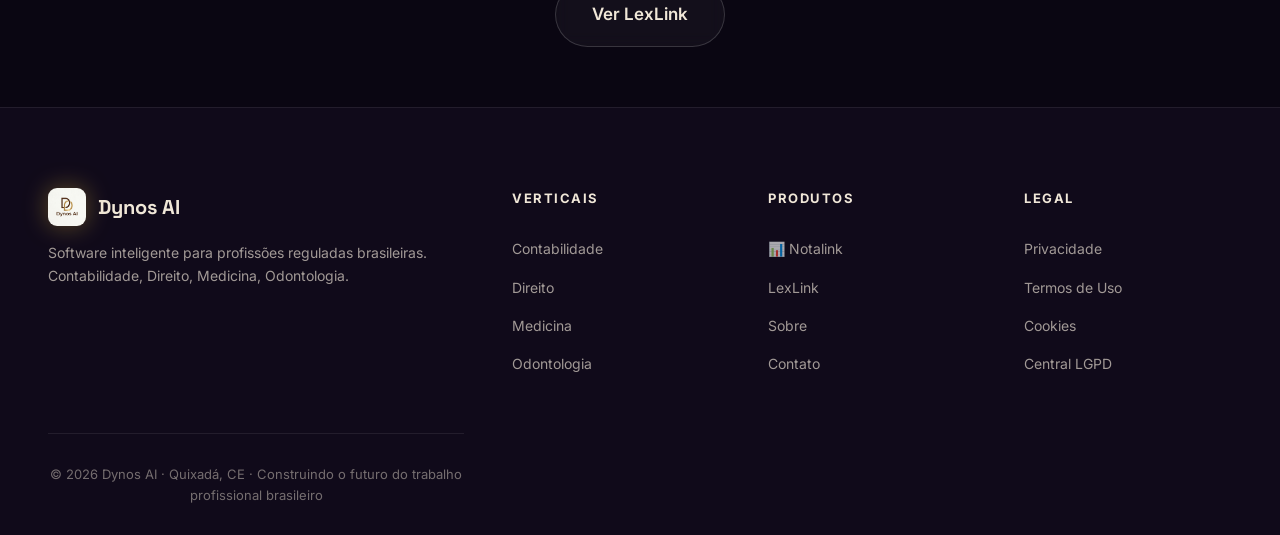
==== commit 72f1ba0d: "Troca a frase do selo do topo por linguagem mais clara "Software inteligente por vertical profission" ====
--- a/index.html
+++ b/index.html
@@ -5,7 +5,7 @@
   <meta name="viewport" content="width=device-width, initial-scale=1" />
   <title>Dynos AI — IA para profissões que exigem precisão</title>
   <script>try{if(sessionStorage.getItem("dy-intro")==="1")document.documentElement.classList.add("dy-seen")}catch(e){}</script>
-  <meta name="description" content="A Dynos AI desenvolve sistemas inteligentes por vertical profissional. Contabilidade, Direito, Medicina, Odontologia. Notalink é o primeiro produto." />
+  <meta name="description" content="A Dynos AI cria sistemas de inteligência artificial sob medida para cada profissão. Contabilidade, Direito, Medicina, Odontologia. Notalink é o primeiro produto." />
   <link rel="stylesheet" href="/assets/css/dynosai.css?v=20260428a" />
   <link rel="stylesheet" href="/assets/css/dynos-cinema.css?v=20260928c" />
   <link href="https://fonts.googleapis.com/css2?family=JetBrains+Mono:wght@400;500&display=swap" rel="stylesheet">
@@ -109,7 +109,7 @@
   </div>
   <div class="dy-container">
     <img src="/assets/img/dynos_logo_square.png" alt="" class="logo-grande" />
-    <span class="badge-pre"><span class="dot"></span> Software inteligente por vertical profissional</span>
+    <span class="badge-pre"><span class="dot"></span> Inteligência artificial sob medida para cada profissão</span>
     <h1>Tecnologia para profissões <span class="gradient-text">que não admitem erro.</span></h1>
     <p class="subtitulo">A Dynos AI desenvolve sistemas de inteligência artificial específicos por área. Contabilidade, Direito, Medicina, Odontologia — cada vertical, uma solução afiada para automatizar o operacional e libertar o profissional pra análise estratégica.</p>
     <div class="cta-grupo">
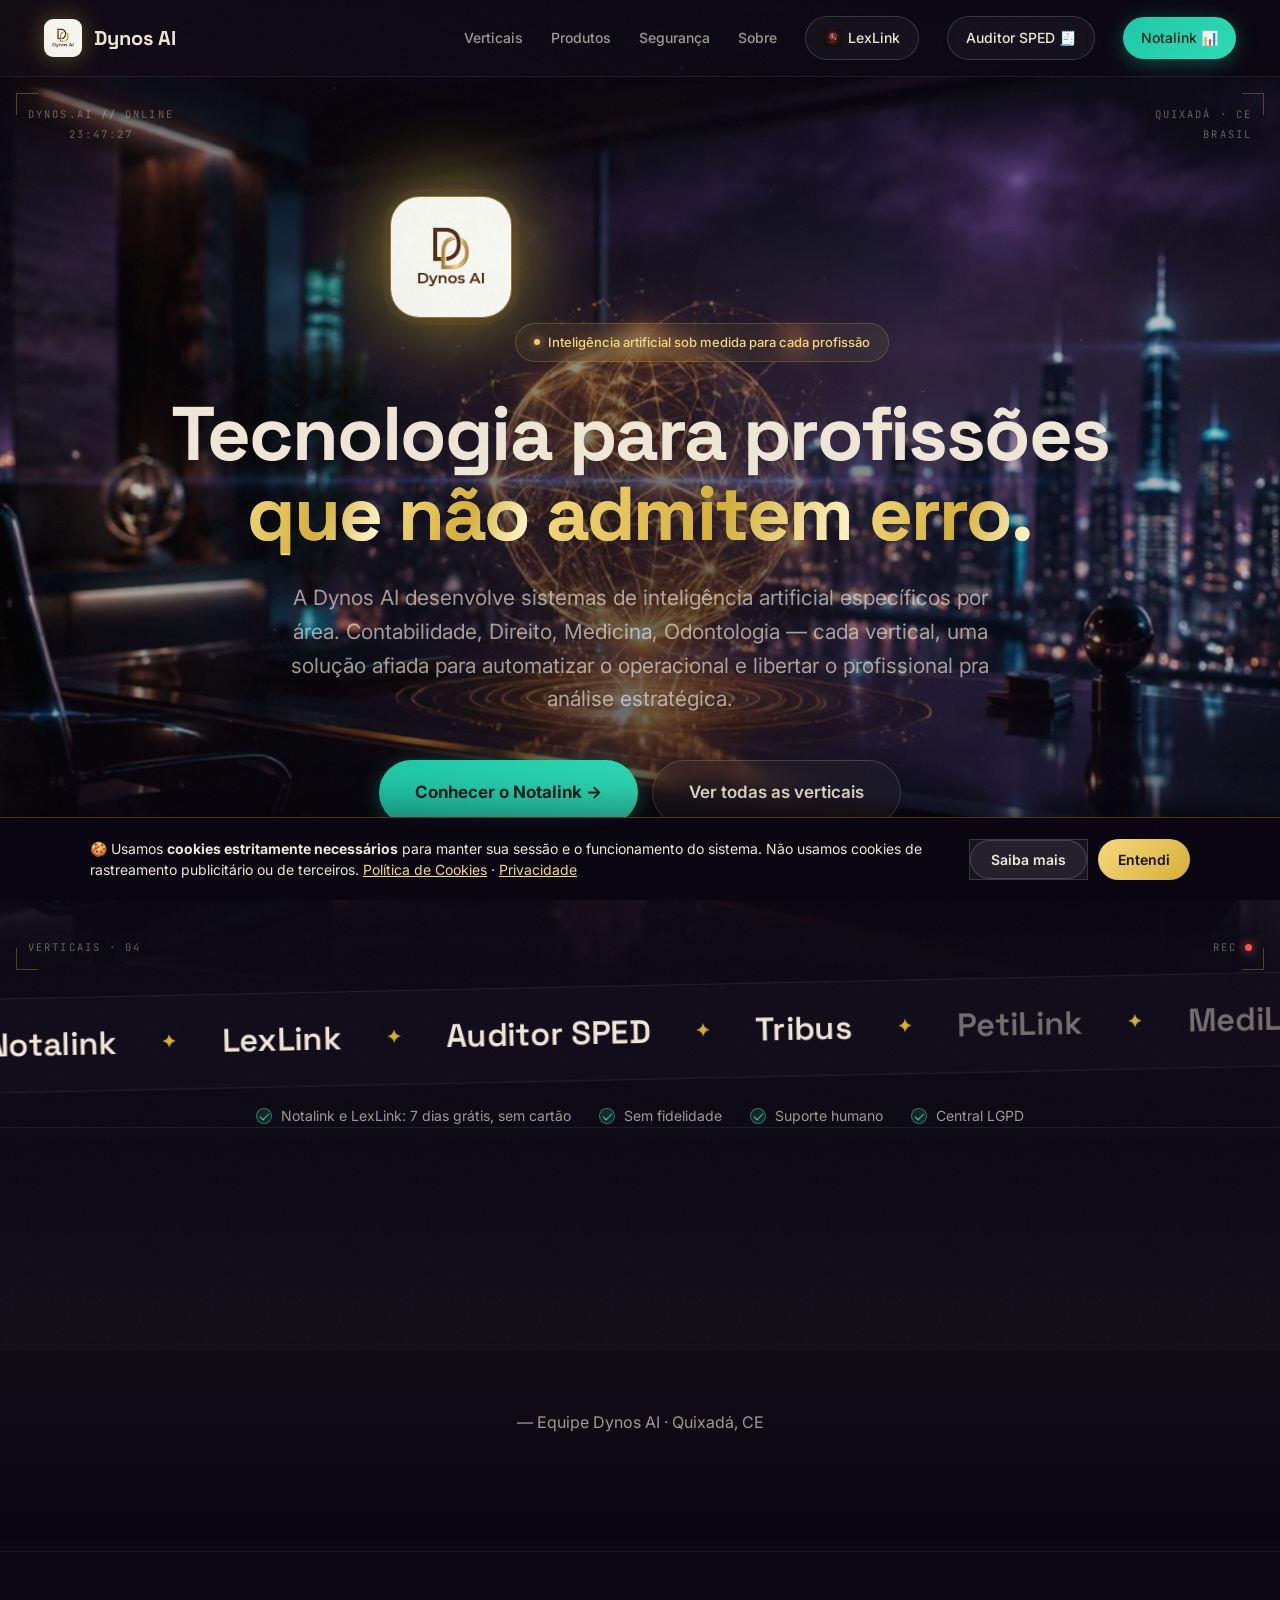
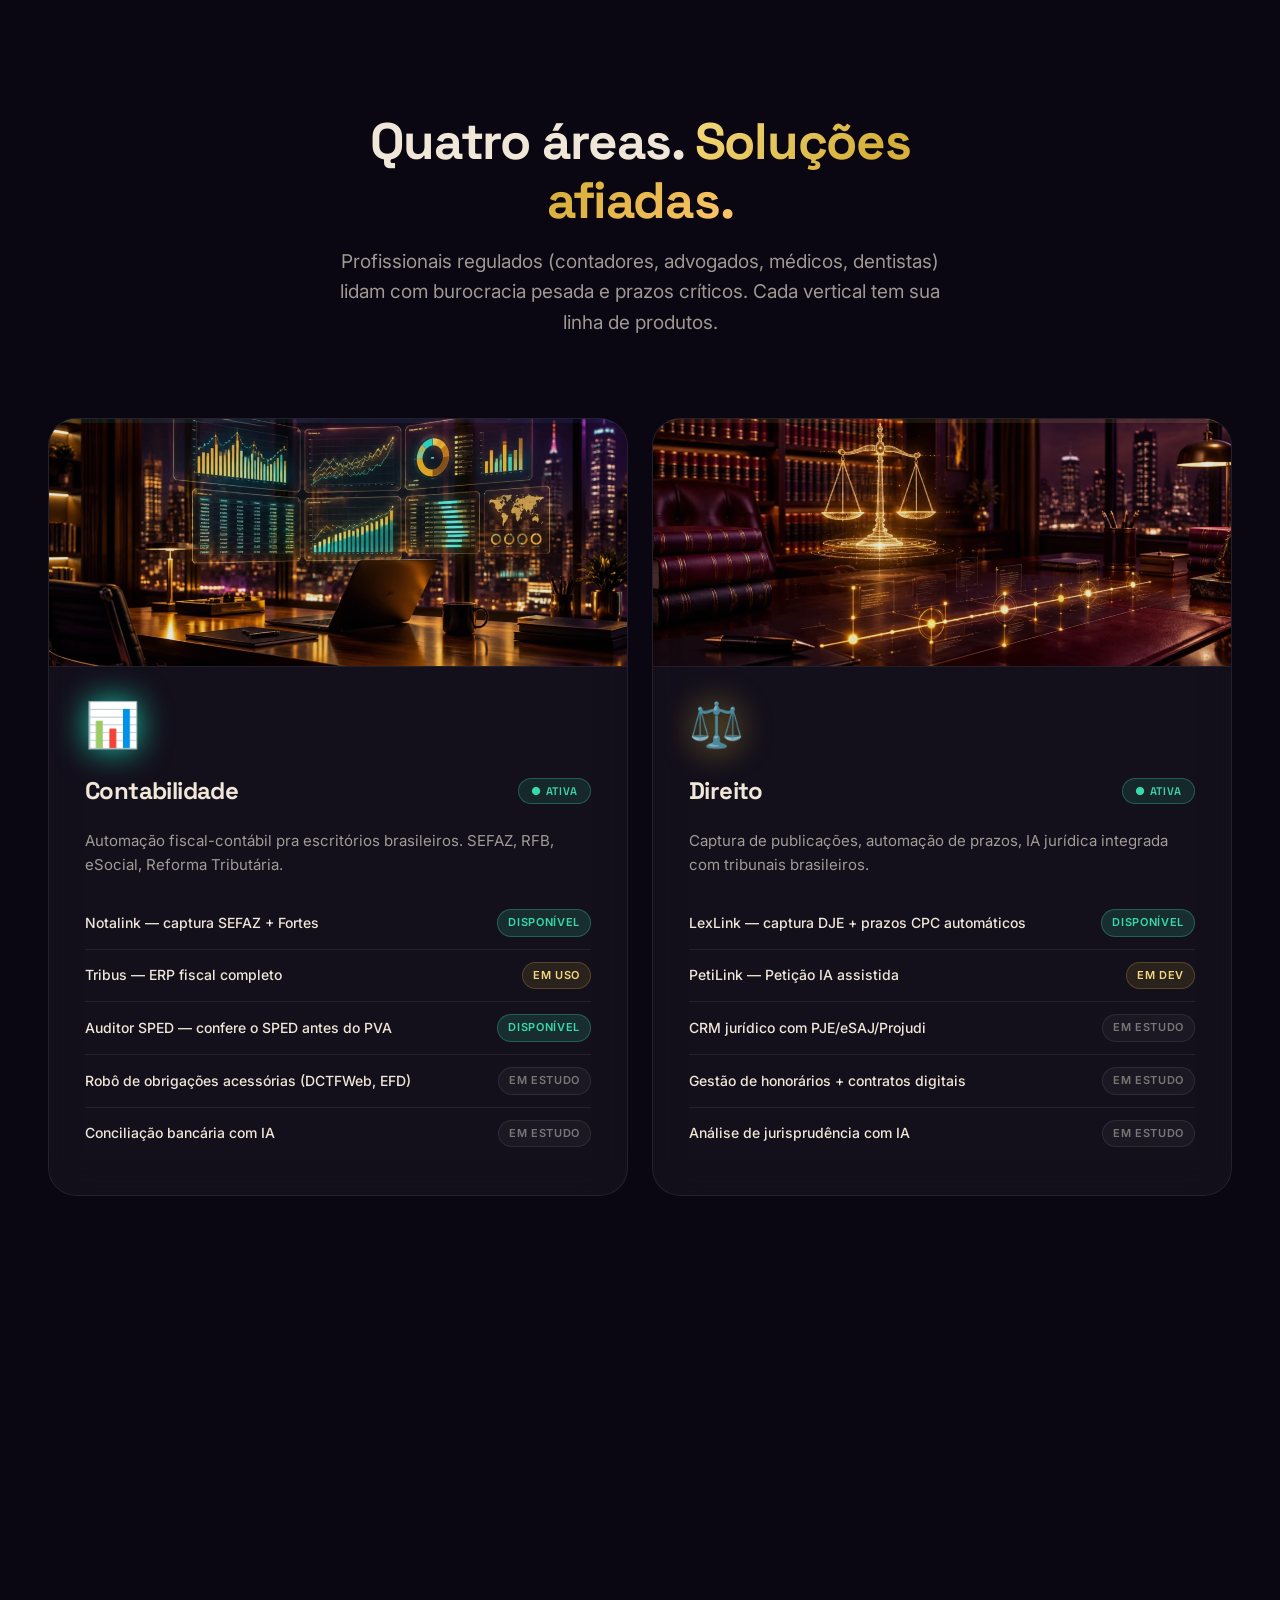
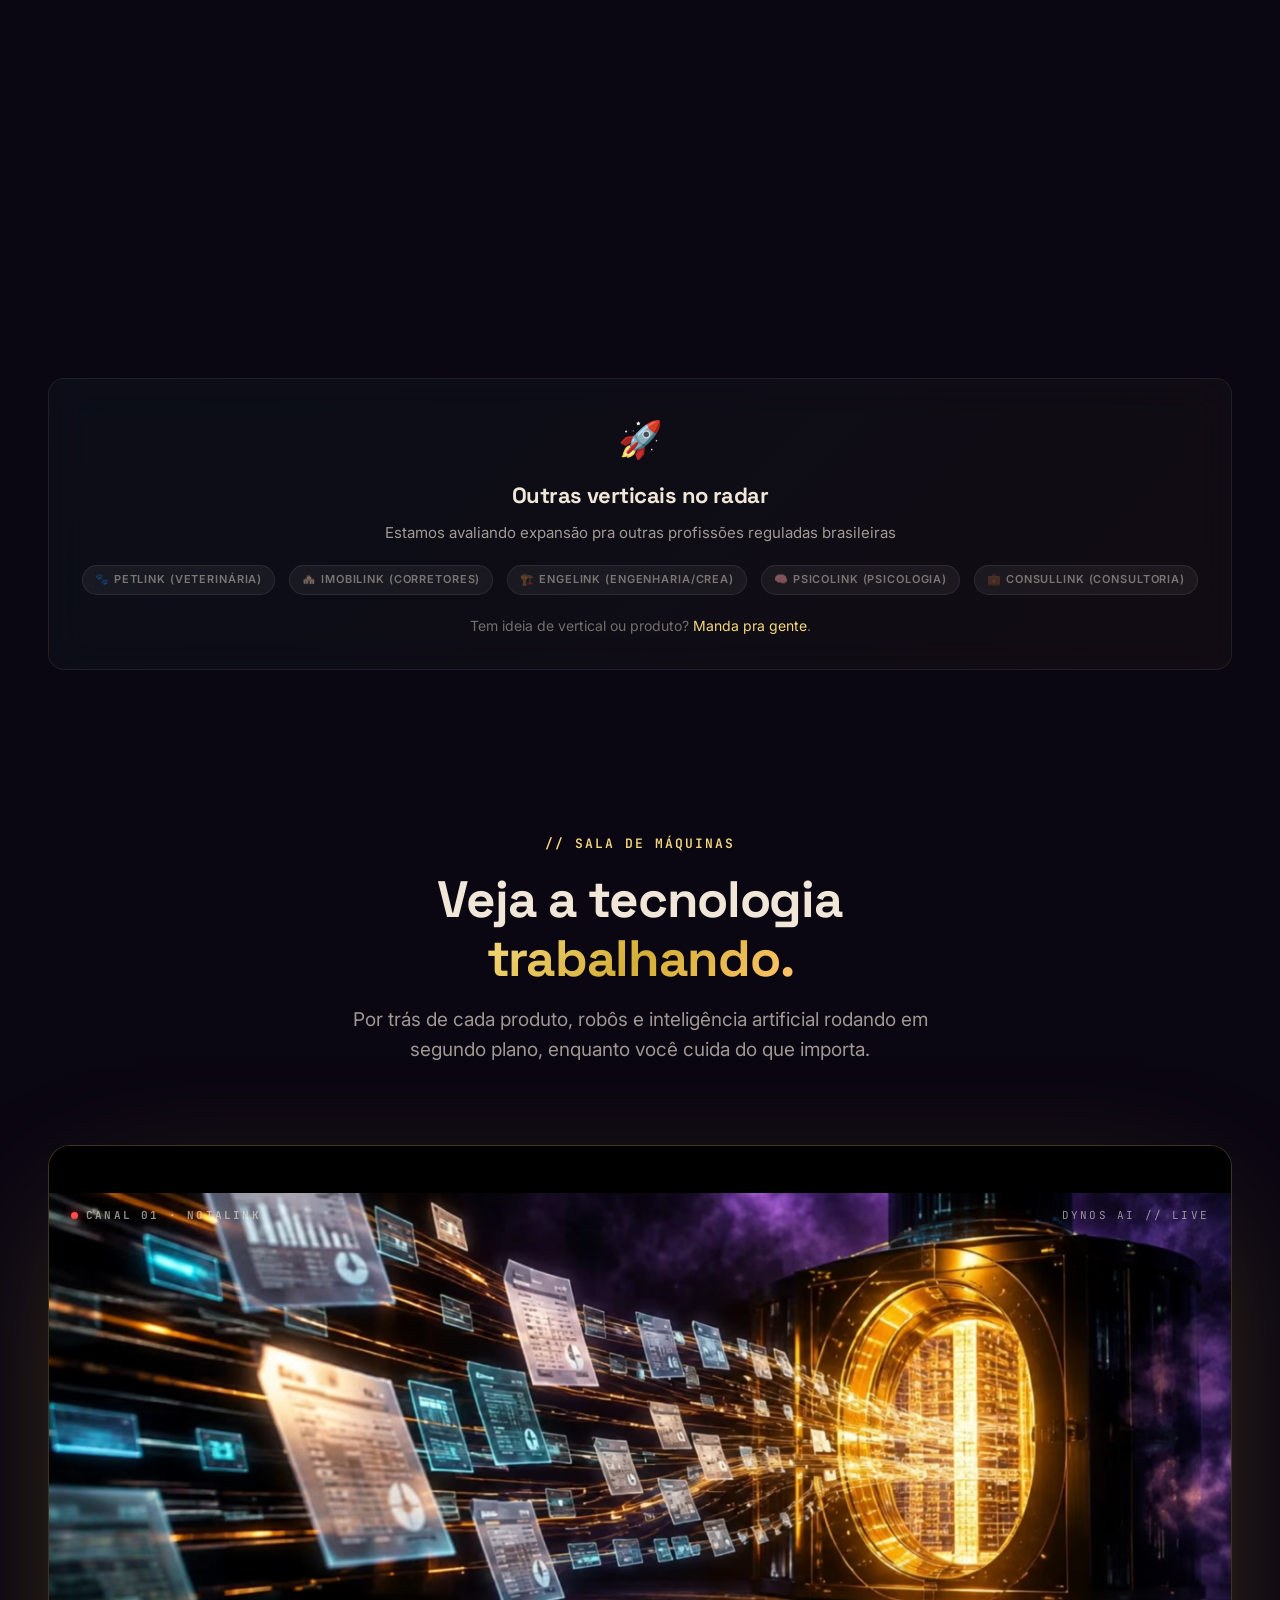
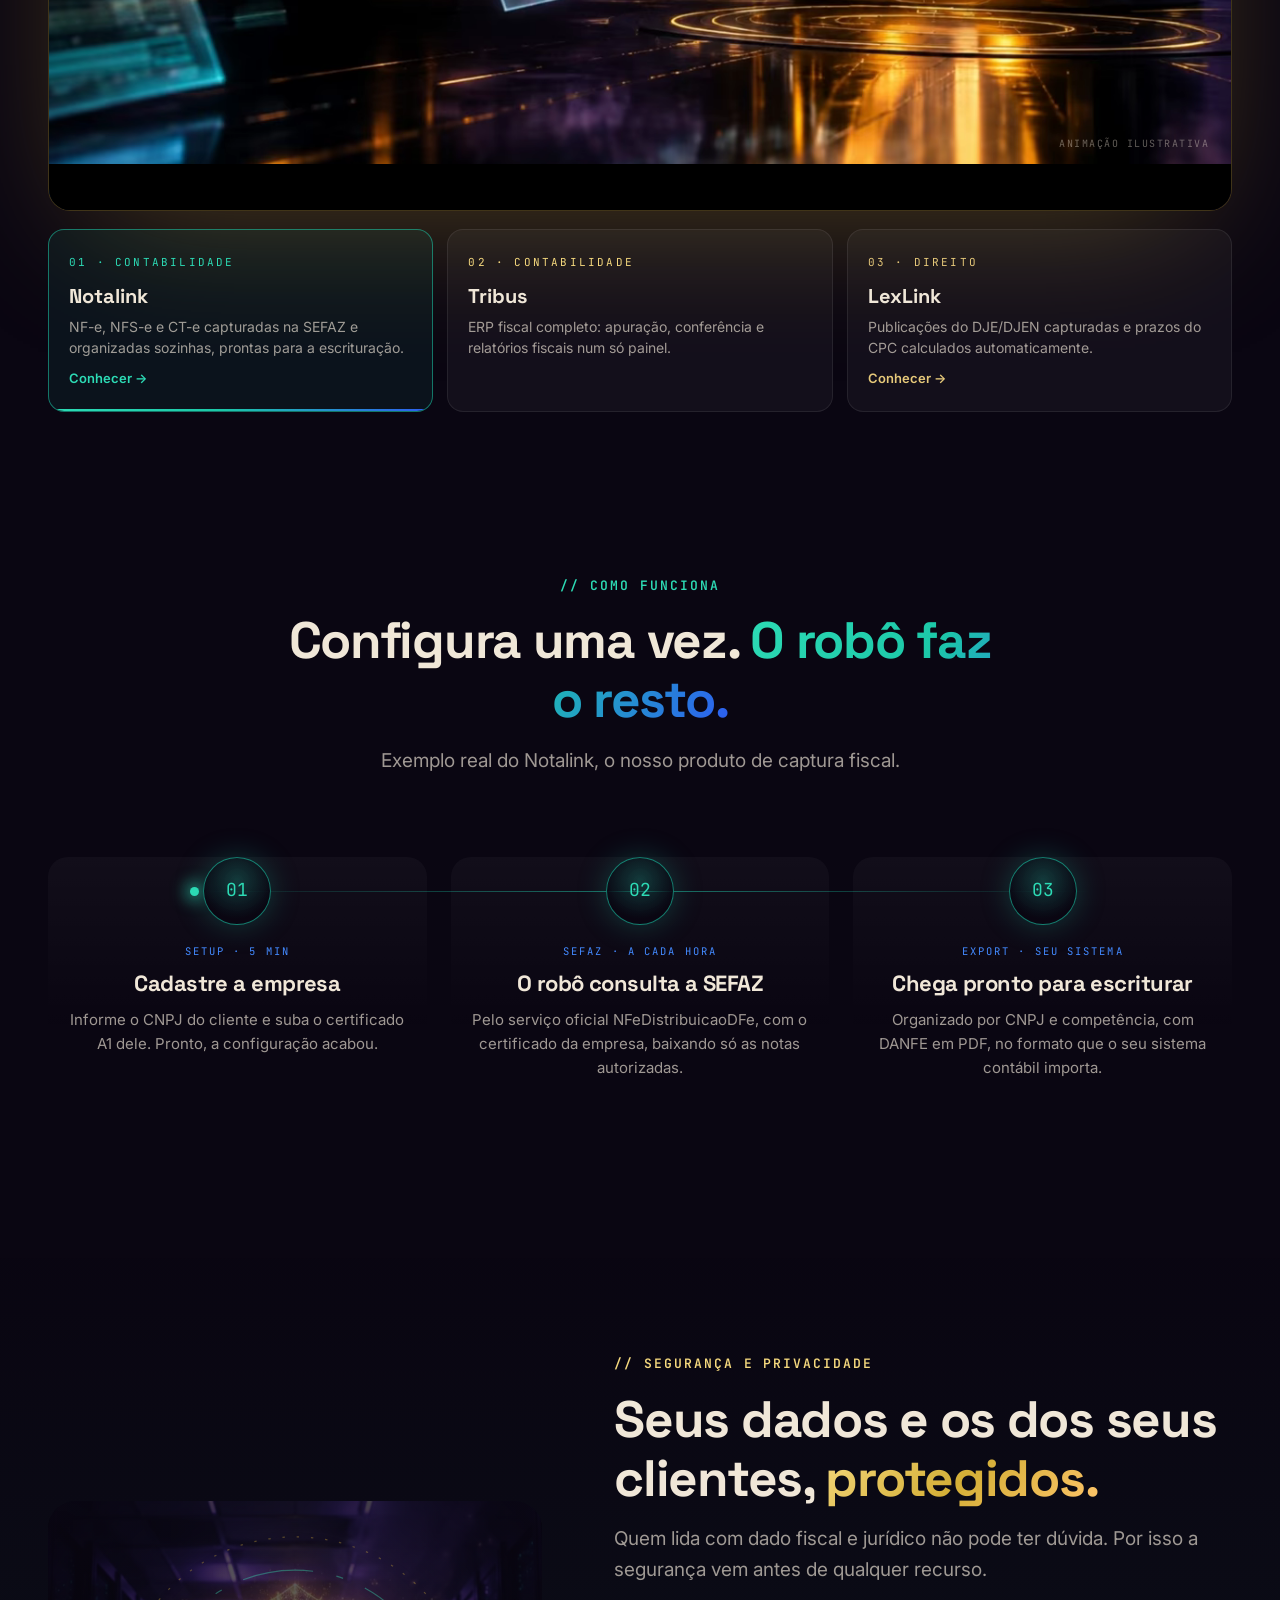
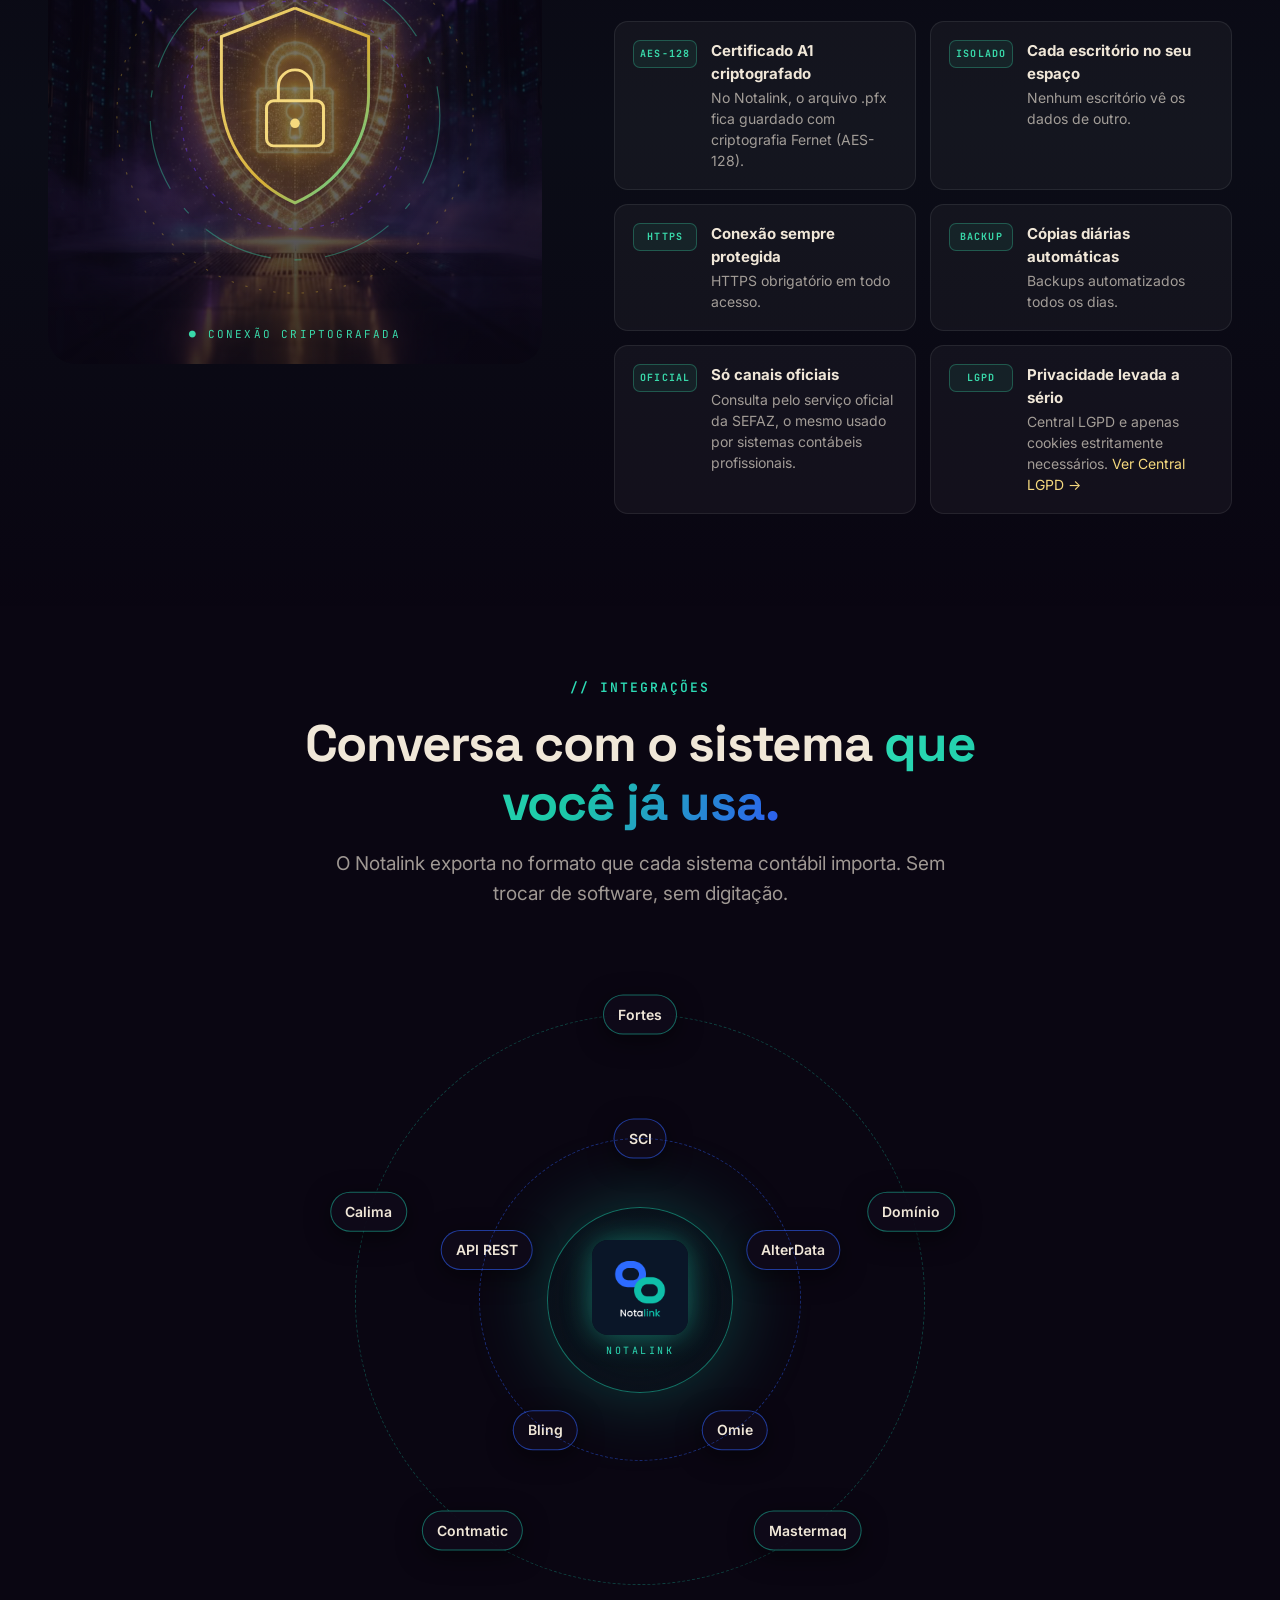
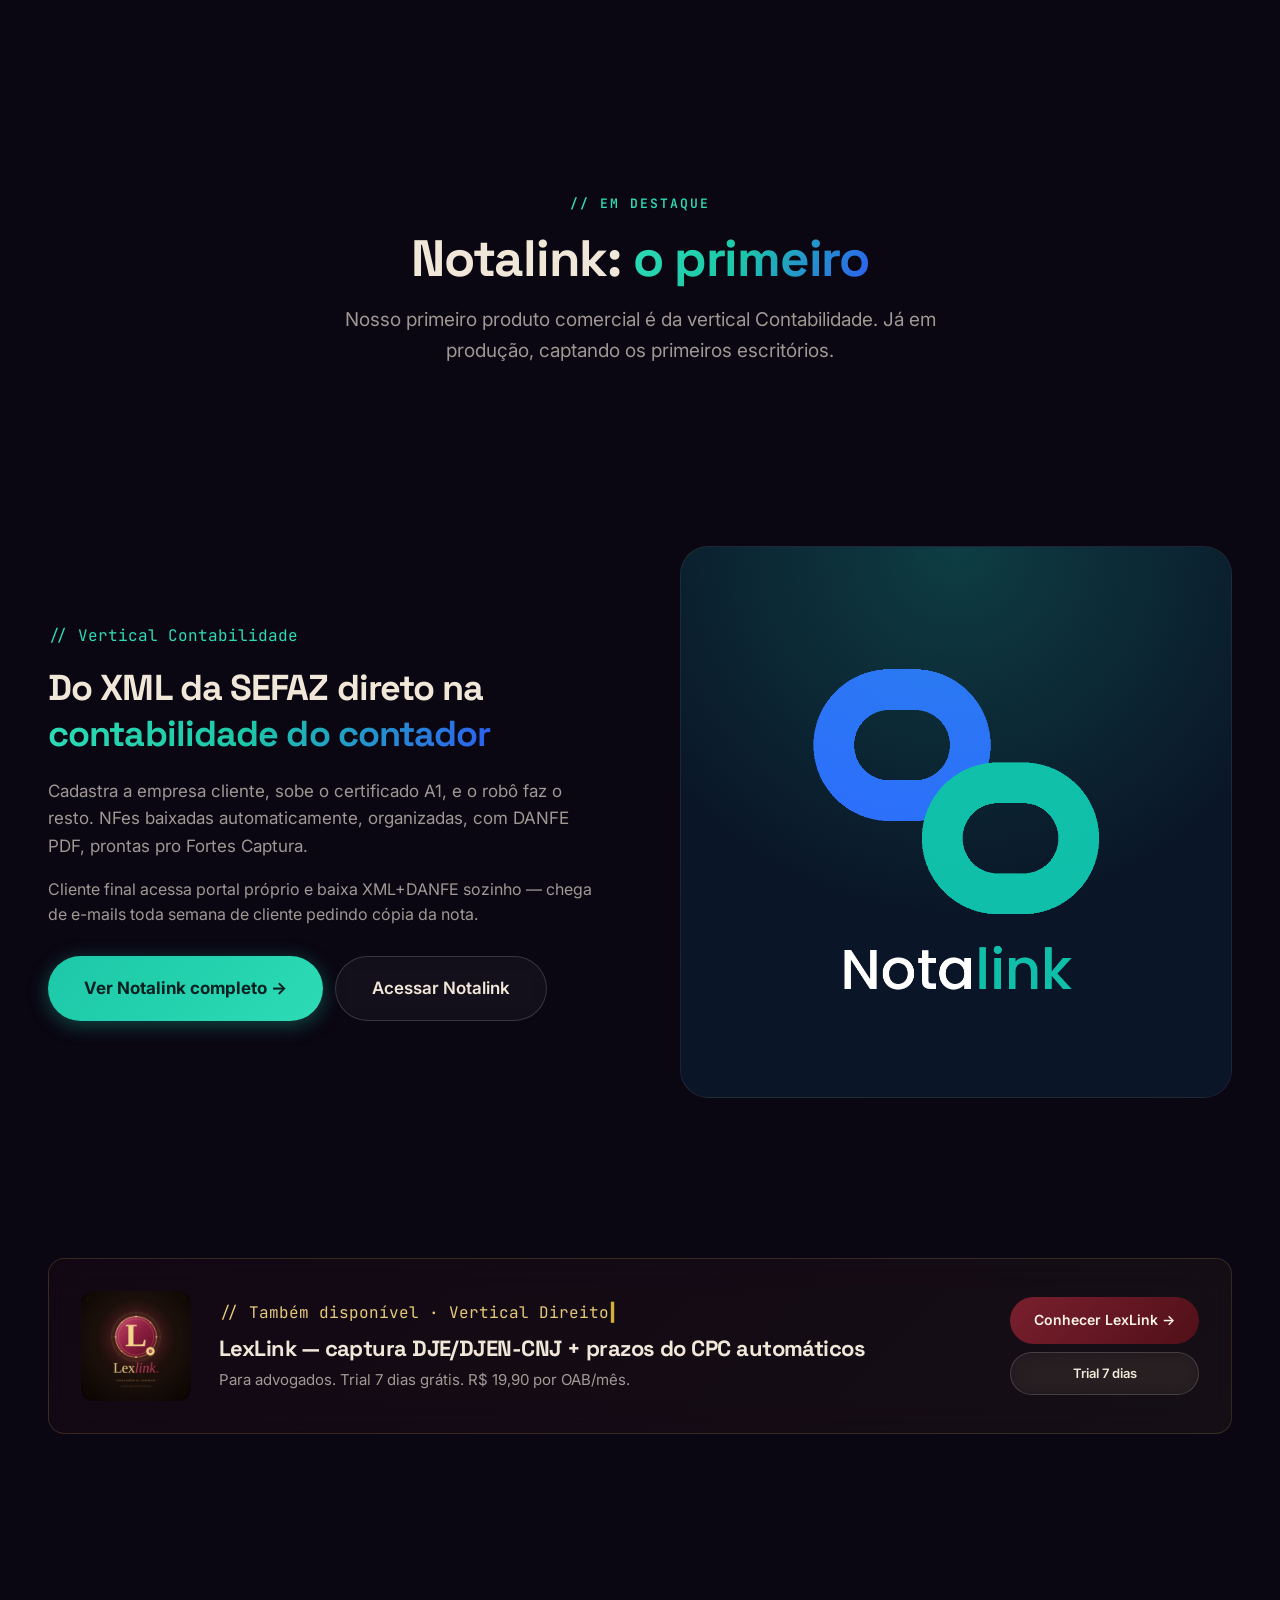
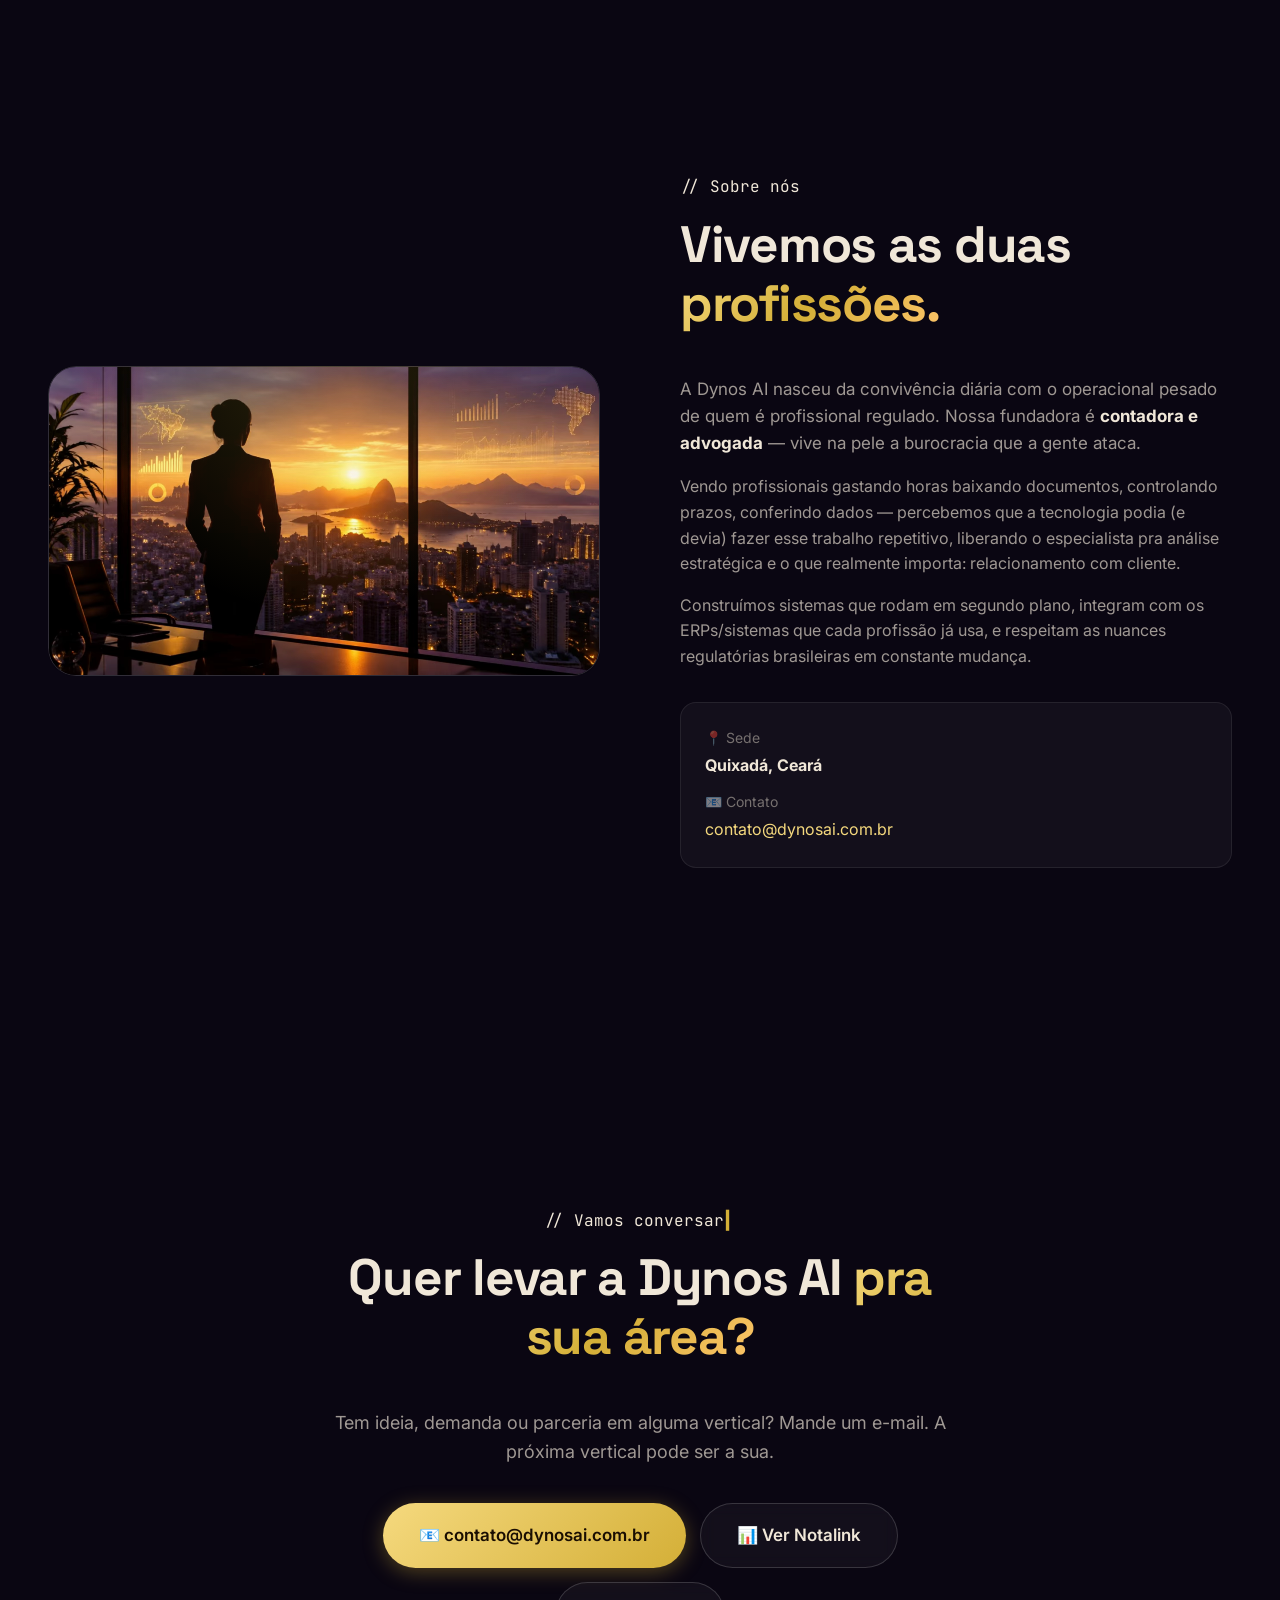
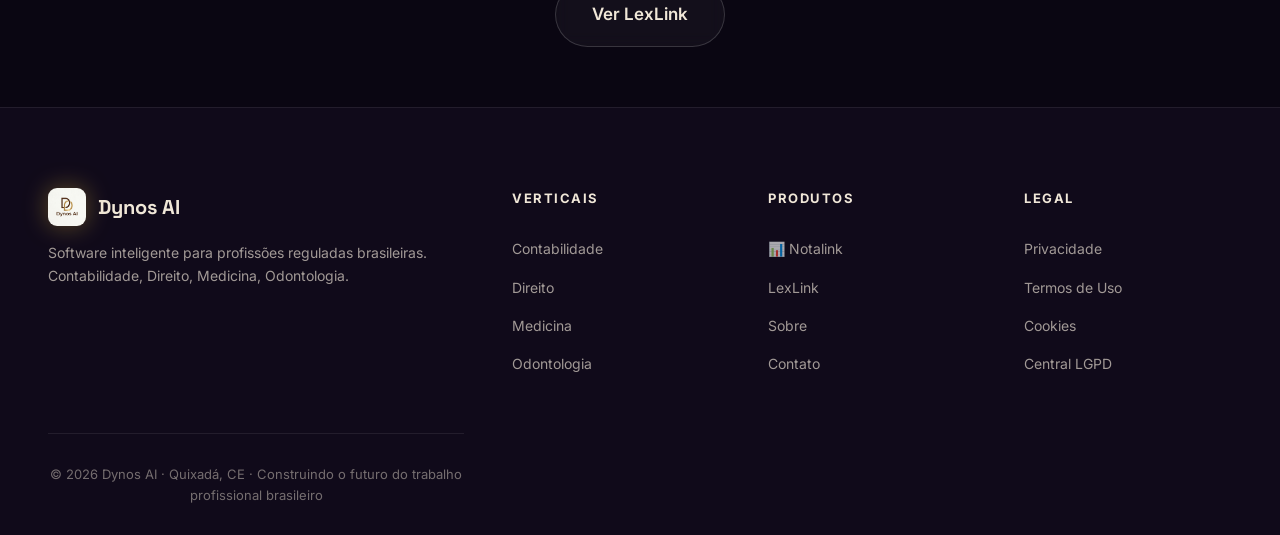
==== commit 19aa68f9: "Melhora a página do Auditor SPED - Nova seção "Como funciona" (instalar, abrir os arquivos, corrigir" ====
--- a/index.html
+++ b/index.html
@@ -7,7 +7,7 @@
   <script>try{if(sessionStorage.getItem("dy-intro")==="1")document.documentElement.classList.add("dy-seen")}catch(e){}</script>
   <meta name="description" content="A Dynos AI cria sistemas de inteligência artificial sob medida para cada profissão. Contabilidade, Direito, Medicina, Odontologia. Notalink é o primeiro produto." />
   <link rel="stylesheet" href="/assets/css/dynosai.css?v=20260428a" />
-  <link rel="stylesheet" href="/assets/css/dynos-cinema.css?v=20260928c" />
+  <link rel="stylesheet" href="/assets/css/dynos-cinema.css?v=20260928d" />
   <link href="https://fonts.googleapis.com/css2?family=JetBrains+Mono:wght@400;500&display=swap" rel="stylesheet">
   <link rel="icon" href="/assets/img/dynos_logo_square.png" type="image/png" />
   <link rel="preconnect" href="https://fonts.googleapis.com">
@@ -599,6 +599,6 @@
 </script>
 <script src="/assets/js/cookies-banner.js"></script>
 
-<script src="/assets/js/dynos-cinema.js?v=20260928c" defer></script>
+<script src="/assets/js/dynos-cinema.js?v=20260928d" defer></script>
 </body>
 </html>
--- a/assets/css/dynos-cinema.css
+++ b/assets/css/dynos-cinema.css
@@ -536,3 +536,29 @@
 .as-page .as-confere .cartao, .as-page .plano-card { transition: border-color .3s, transform .2s ease-out, box-shadow .3s; }
 .as-page .as-confere .cartao:hover, .as-page .plano-card:hover { border-color: rgba(91,154,232,.5); box-shadow: 0 30px 80px -30px rgba(47,90,158,.6); }
 .as-page .dy-footer a:hover { color: #a9c0e4; }
+
+/* ---------- Auditor SPED: como funciona, janela animada, blocos ---------- */
+.as-page .label { color: #a9c0e4; }
+.as-page .dy-fluxo-no { color: #a9c0e4; border-color: rgba(91,154,232,.6); box-shadow: 0 0 30px rgba(91,154,232,.25); background: radial-gradient(circle at 50% 35%, rgba(91,154,232,.25), rgba(10,6,18,1) 70%); }
+.as-page .dy-fluxo::before { background: linear-gradient(90deg, transparent, rgba(91,154,232,.55), transparent); }
+.as-page .dy-fluxo::after { background: #a9c0e4; box-shadow: 0 0 16px 4px rgba(91,154,232,.7); }
+.as-page .dy-fluxo-tag { color: var(--dy-verde); }
+.as-page .dy-feature-row .visual { background: linear-gradient(135deg, rgba(91,154,232,.12), rgba(47,90,158,.10)); }
+.as-page .dy-feature-row .visual::before { background: radial-gradient(circle at 50% 0%, rgba(91,154,232,.22), transparent 60%); }
+.as-page .dy-feature-row .visual .icone-grande { filter: drop-shadow(0 0 20px rgba(91,154,232,.45)); }
+
+.as-page .as-janela { position: relative; overflow: hidden; }
+.as-page .as-janela .linha, .as-page .as-janela .rodape { transition: opacity .45s ease, transform .45s ease; }
+.as-page .as-janela .as-esconde { opacity: 0; transform: translateX(-10px); }
+.as-page .as-janela .as-mostra { opacity: 1; transform: none; }
+.as-page .as-janela .rodape.as-mostra { animation: as-pisca .6s ease 2; }
+@keyframes as-pisca { 50% { background: rgba(255,92,122,.12); } }
+.as-scan {
+  position: absolute; left: 0; right: 0; top: 0; height: 2px; opacity: 0; pointer-events: none;
+  background: linear-gradient(90deg, transparent, #5b9ae8, transparent); box-shadow: 0 0 14px 3px rgba(91,154,232,.6);
+}
+.as-janela.as-rodando .as-scan { opacity: 1; animation: as-varre 1.6s linear infinite; }
+@keyframes as-varre { from { top: 0; } to { top: 100%; } }
+.as-janela.as-rodando .titulo::after { content: "  · conferindo…"; color: #a9c0e4; }
+.as-janela.as-pronto { box-shadow: 0 0 0 1px rgba(91,154,232,.35), 0 30px 80px -30px rgba(91,154,232,.5); transition: box-shadow .6s; }
+@media (prefers-reduced-motion: reduce) { .as-scan { display: none; } }
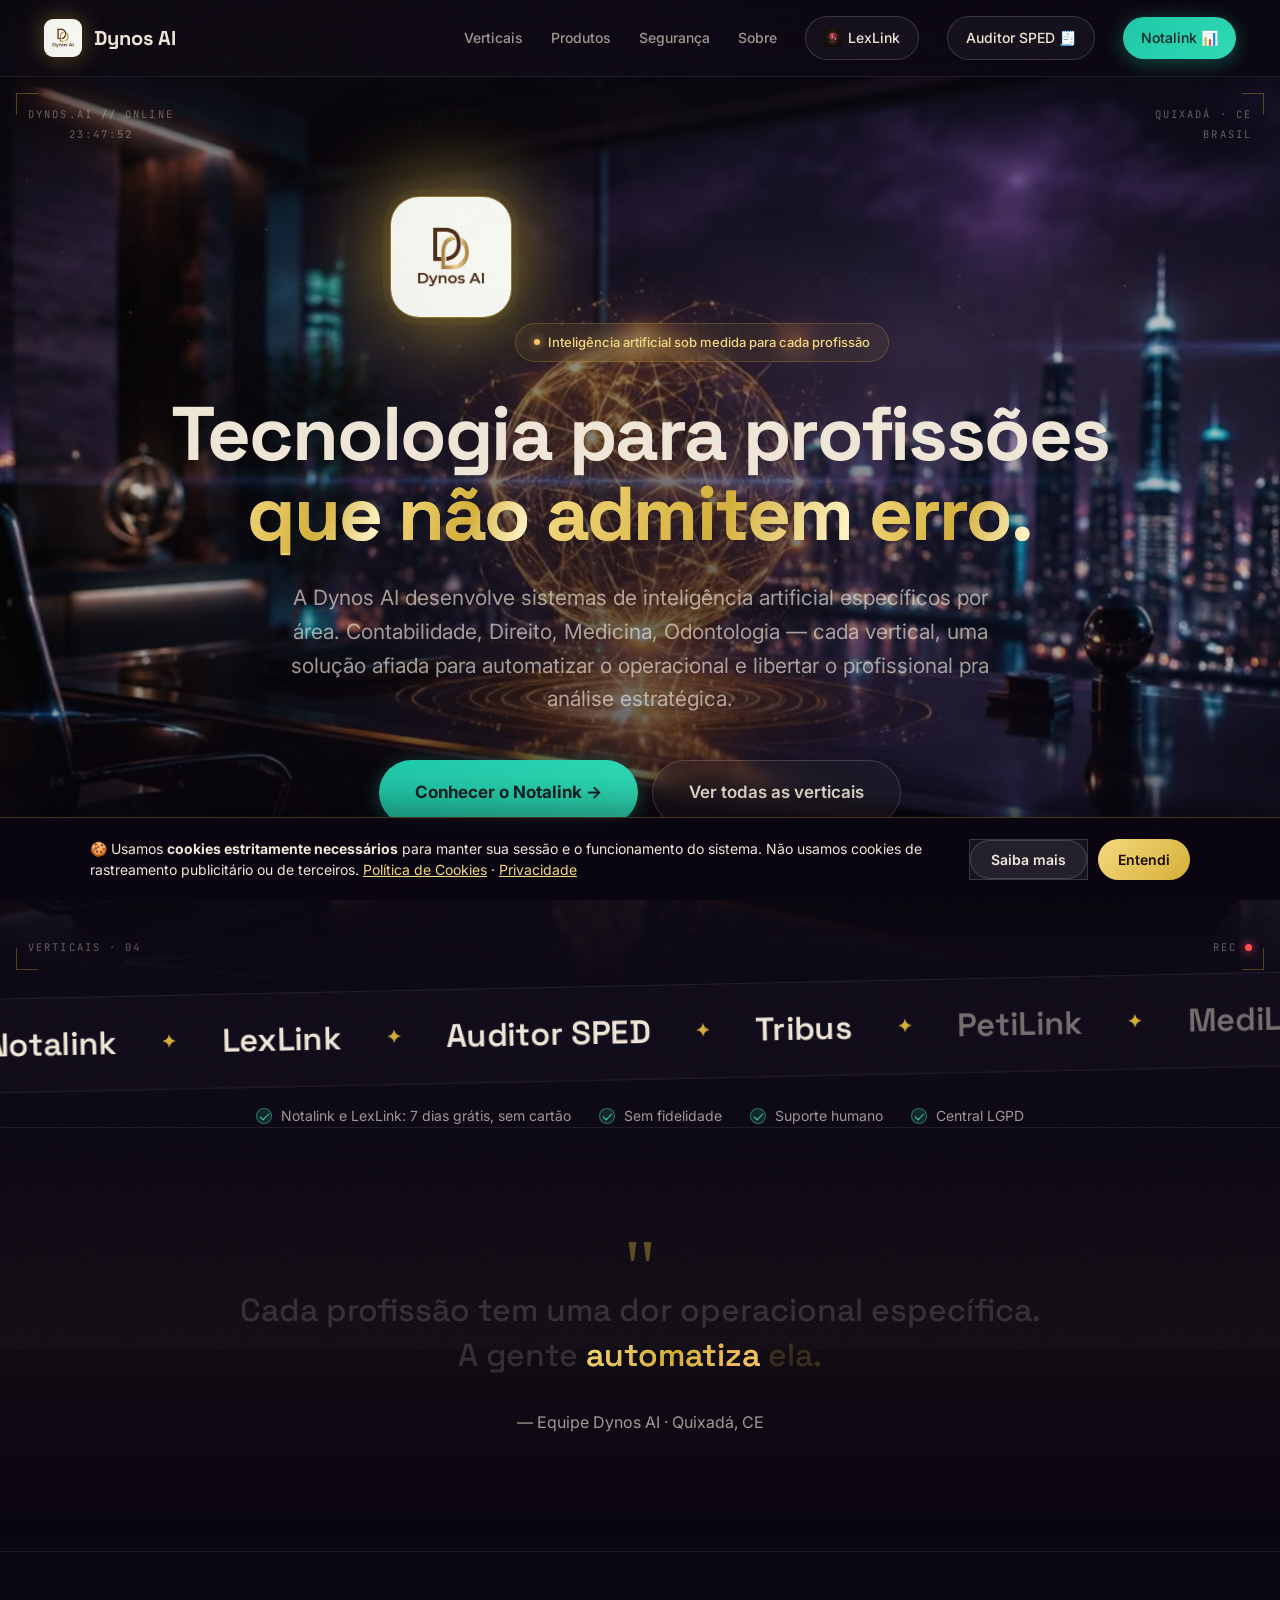
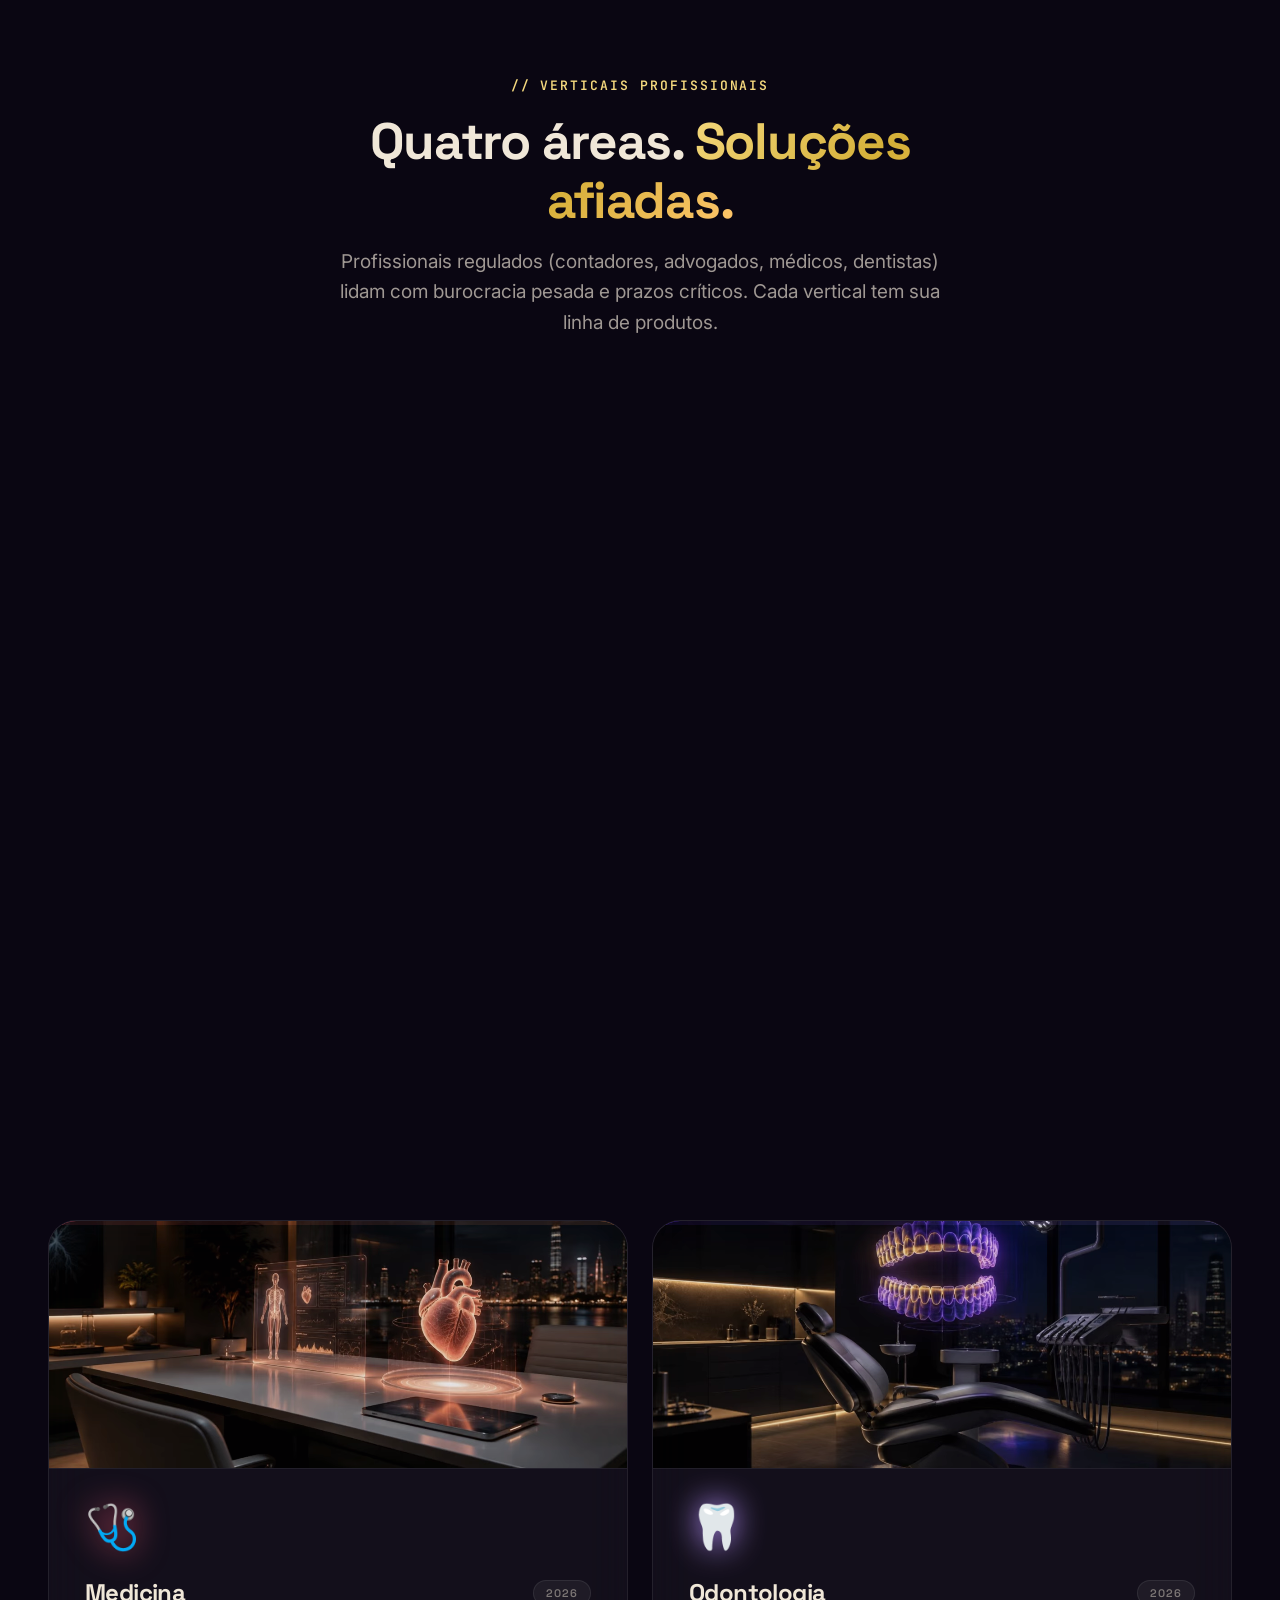
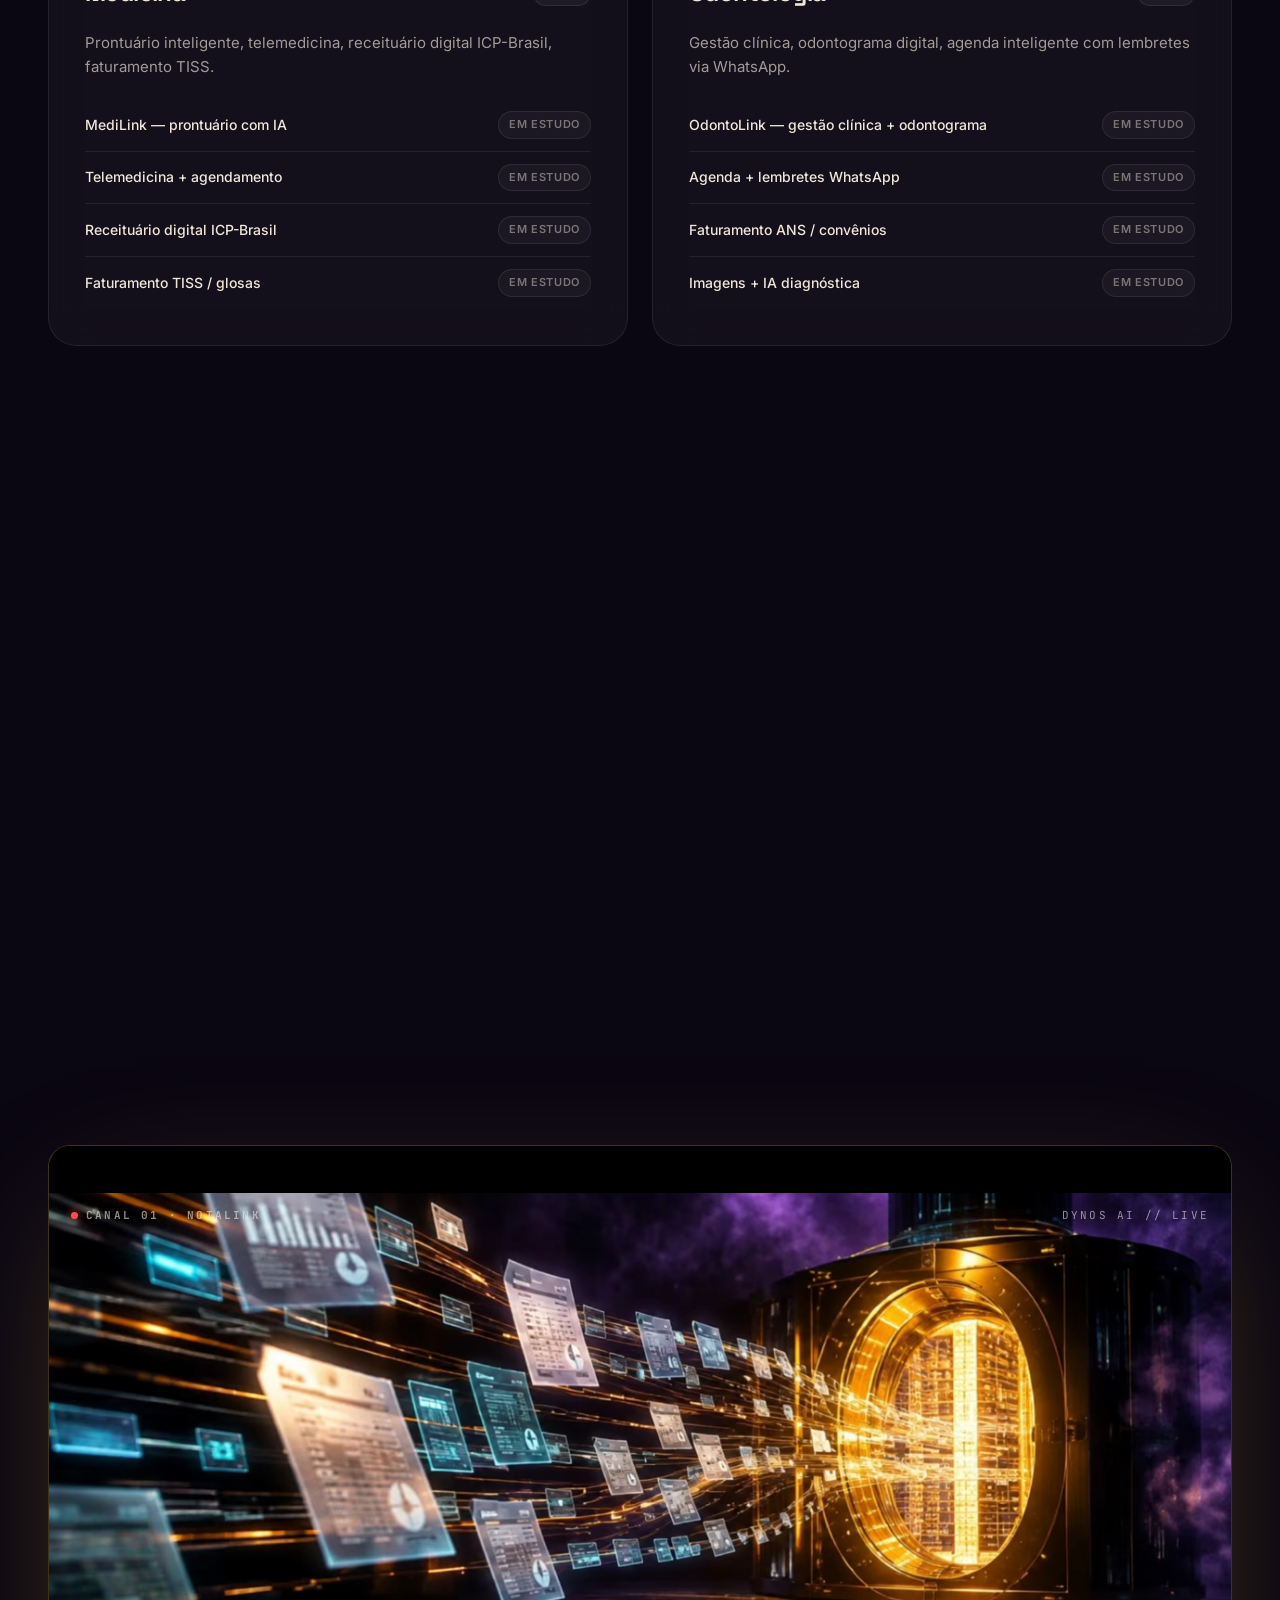
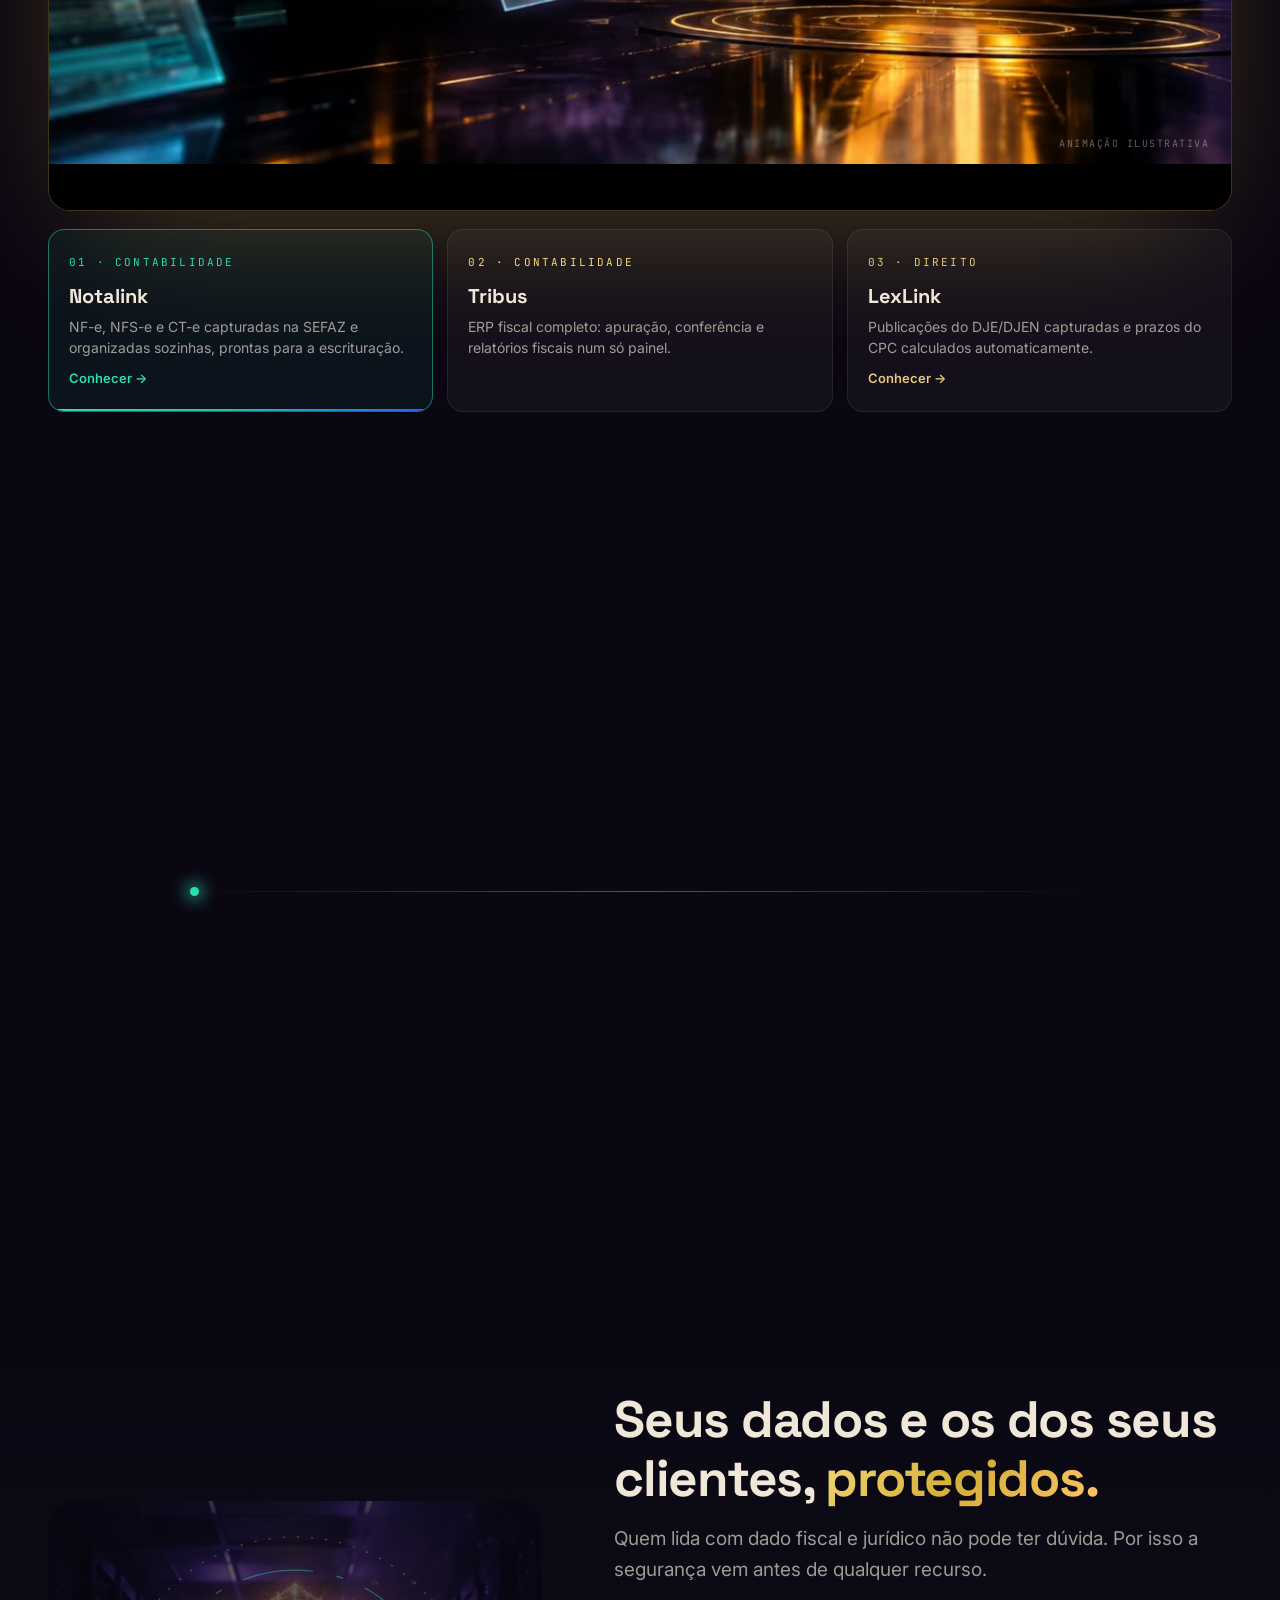
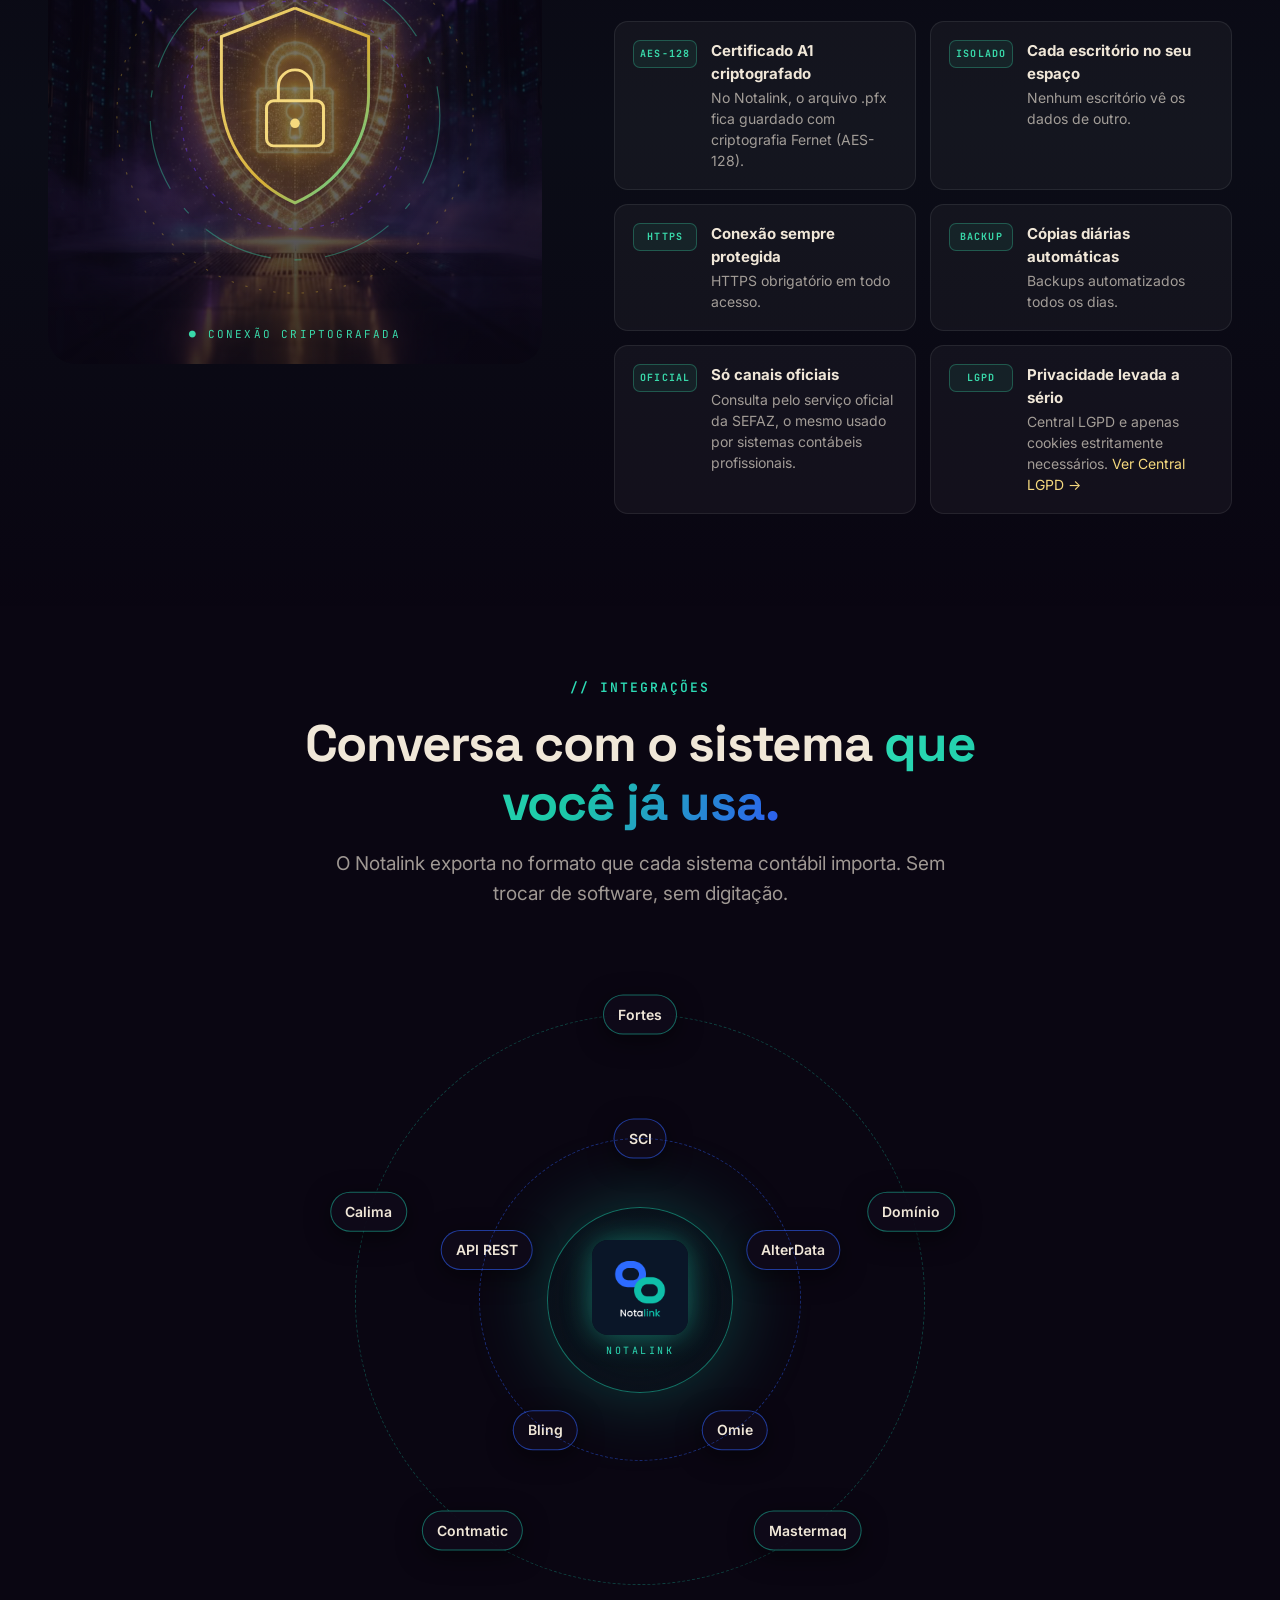
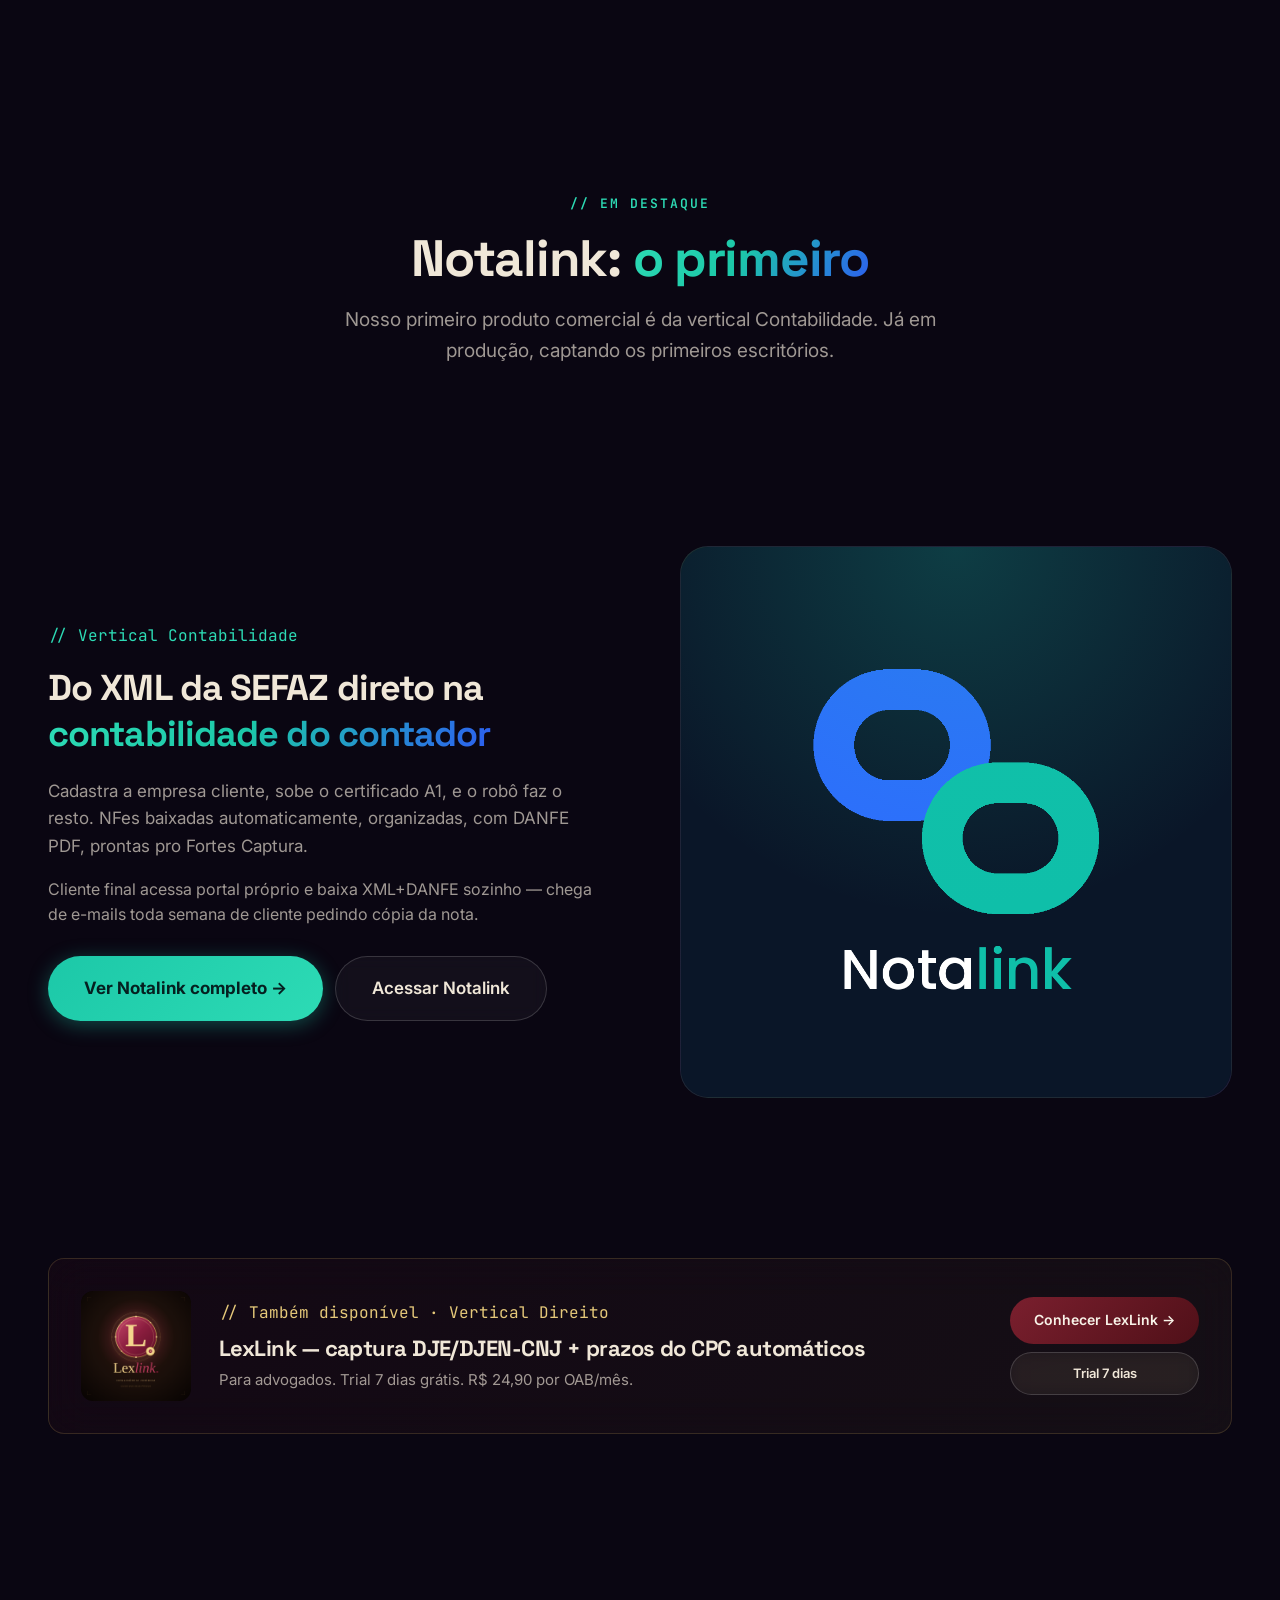
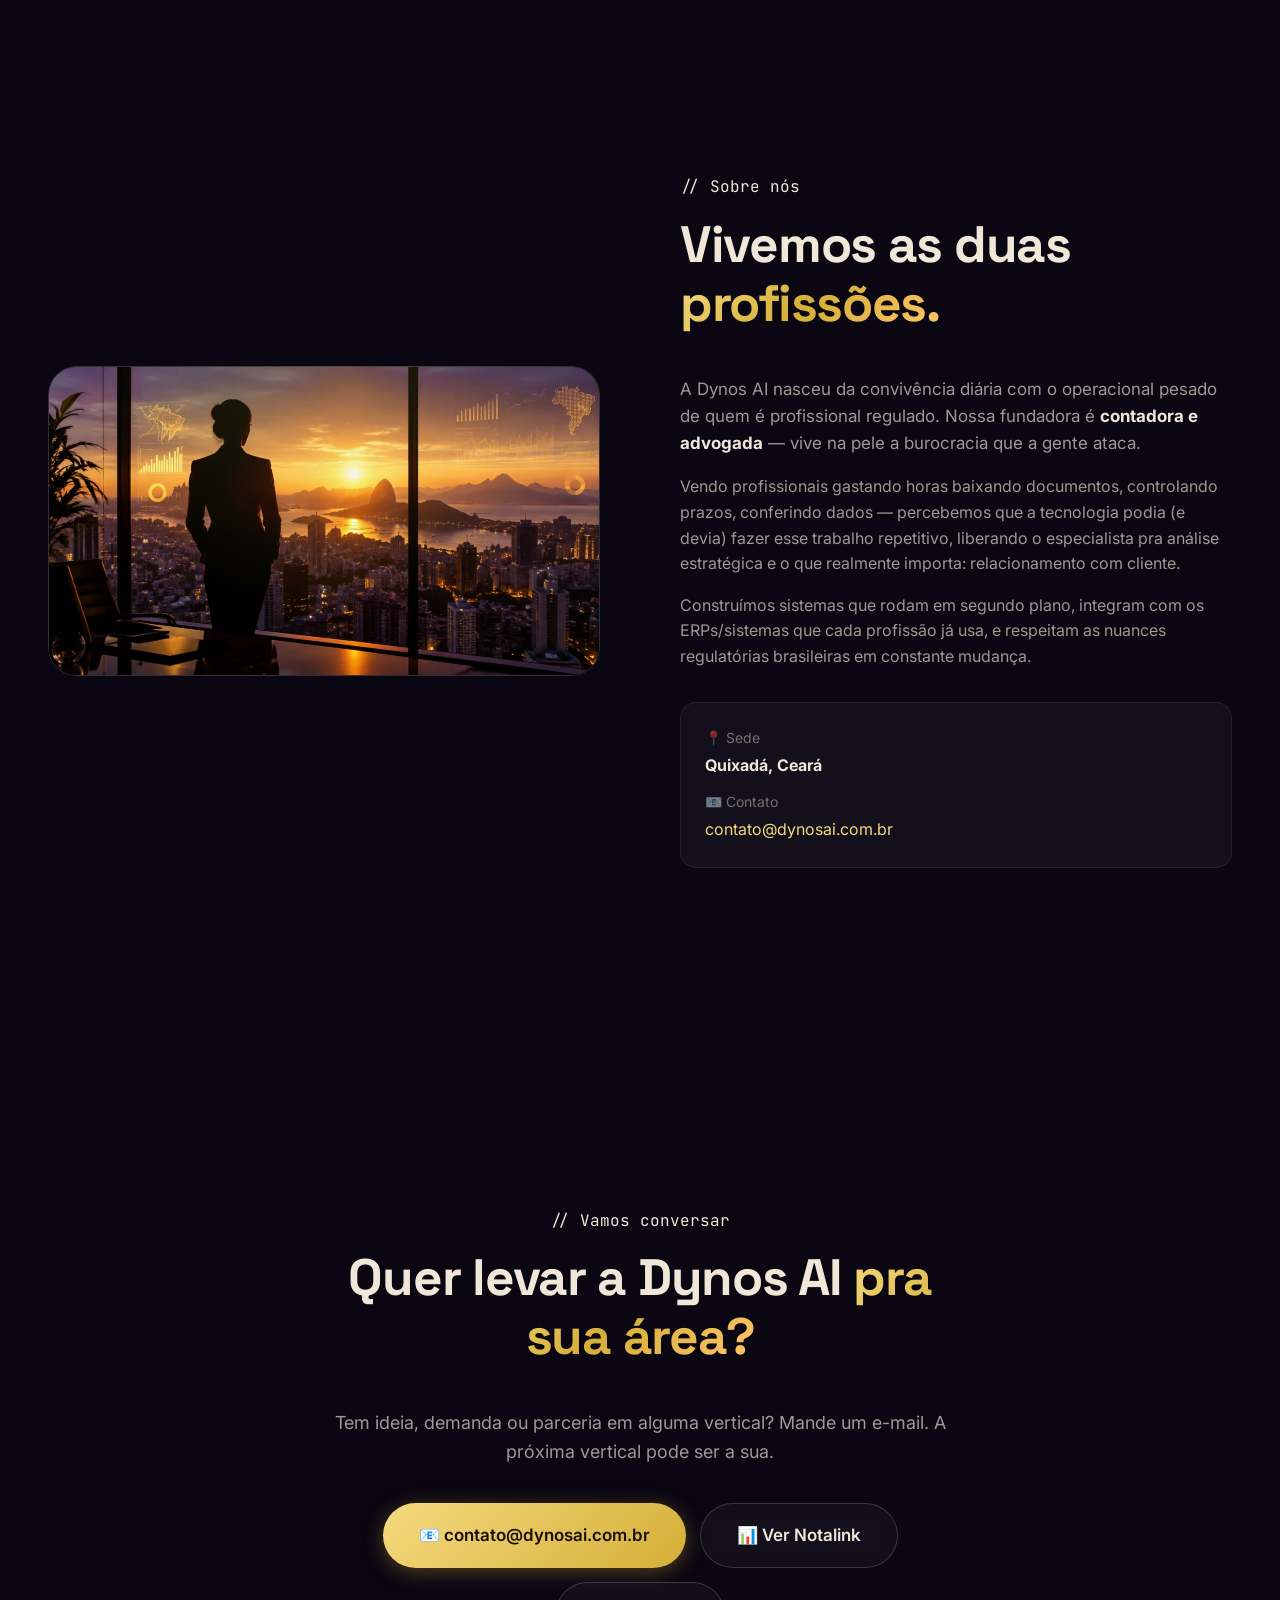
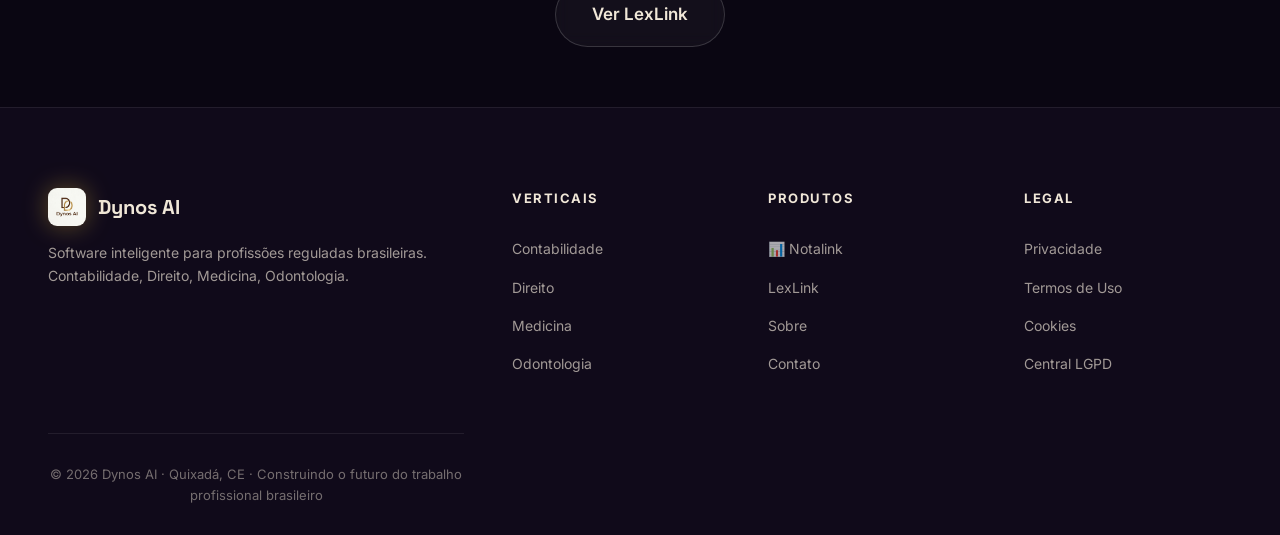
==== commit 9db57941: "Atualiza os preços do LexLink Plano Fixo: R$ 197 → R$ 247/mês. Plano por OAB: R$ 19,90 → R$ 24,90/OA" ====
--- a/index.html
+++ b/index.html
@@ -490,7 +490,7 @@
           <span class="label" style="color: #e6c97a;">// Também disponível · Vertical Direito</span>
           <h3 style="font-size: 22px; margin: 8px 0 6px;">LexLink — captura DJE/DJEN-CNJ + prazos do CPC automáticos</h3>
           <p style="color: var(--dy-text-muted); margin: 0; font-size: 15px;">
-            Para advogados. Trial 7 dias grátis. R$ 19,90 por OAB/mês.
+            Para advogados. Trial 7 dias grátis. R$ 24,90 por OAB/mês.
           </p>
         </div>
         <div style="display: flex; flex-direction: column; gap: 8px; min-width: 180px;">
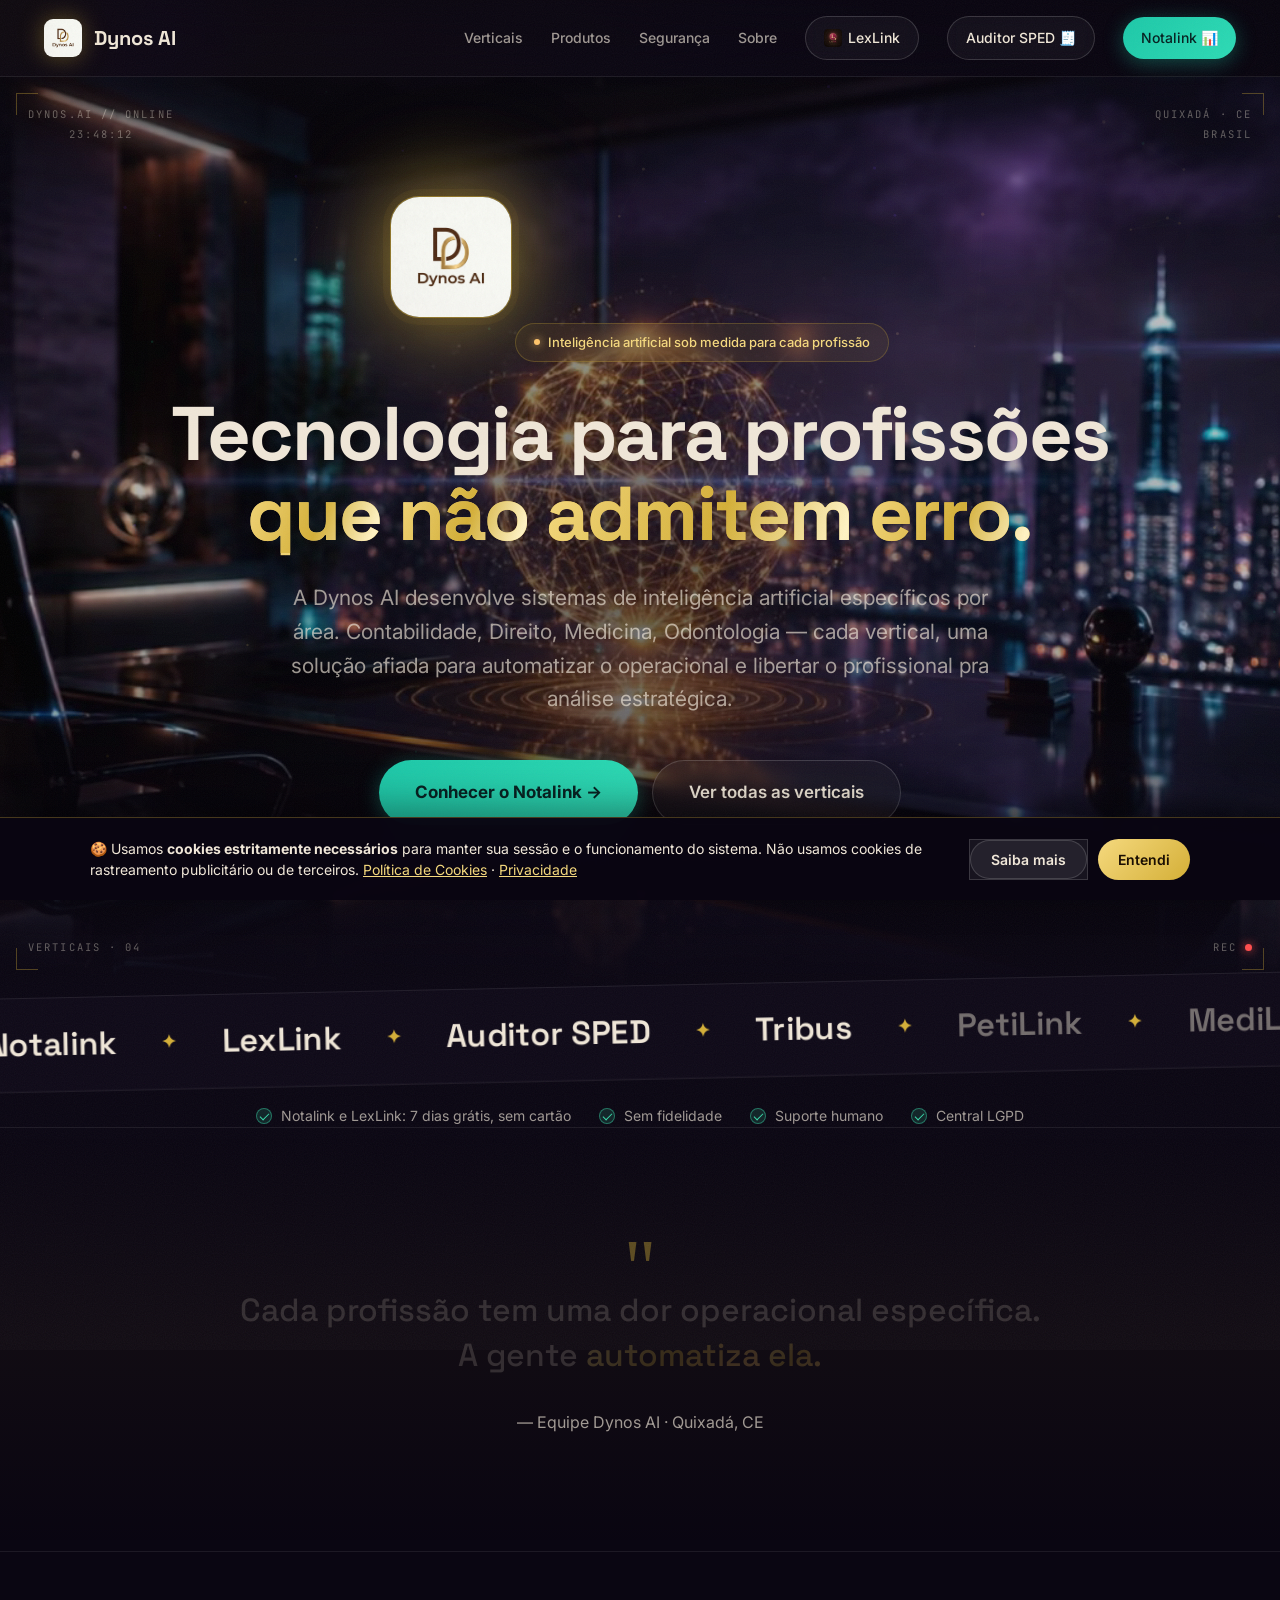
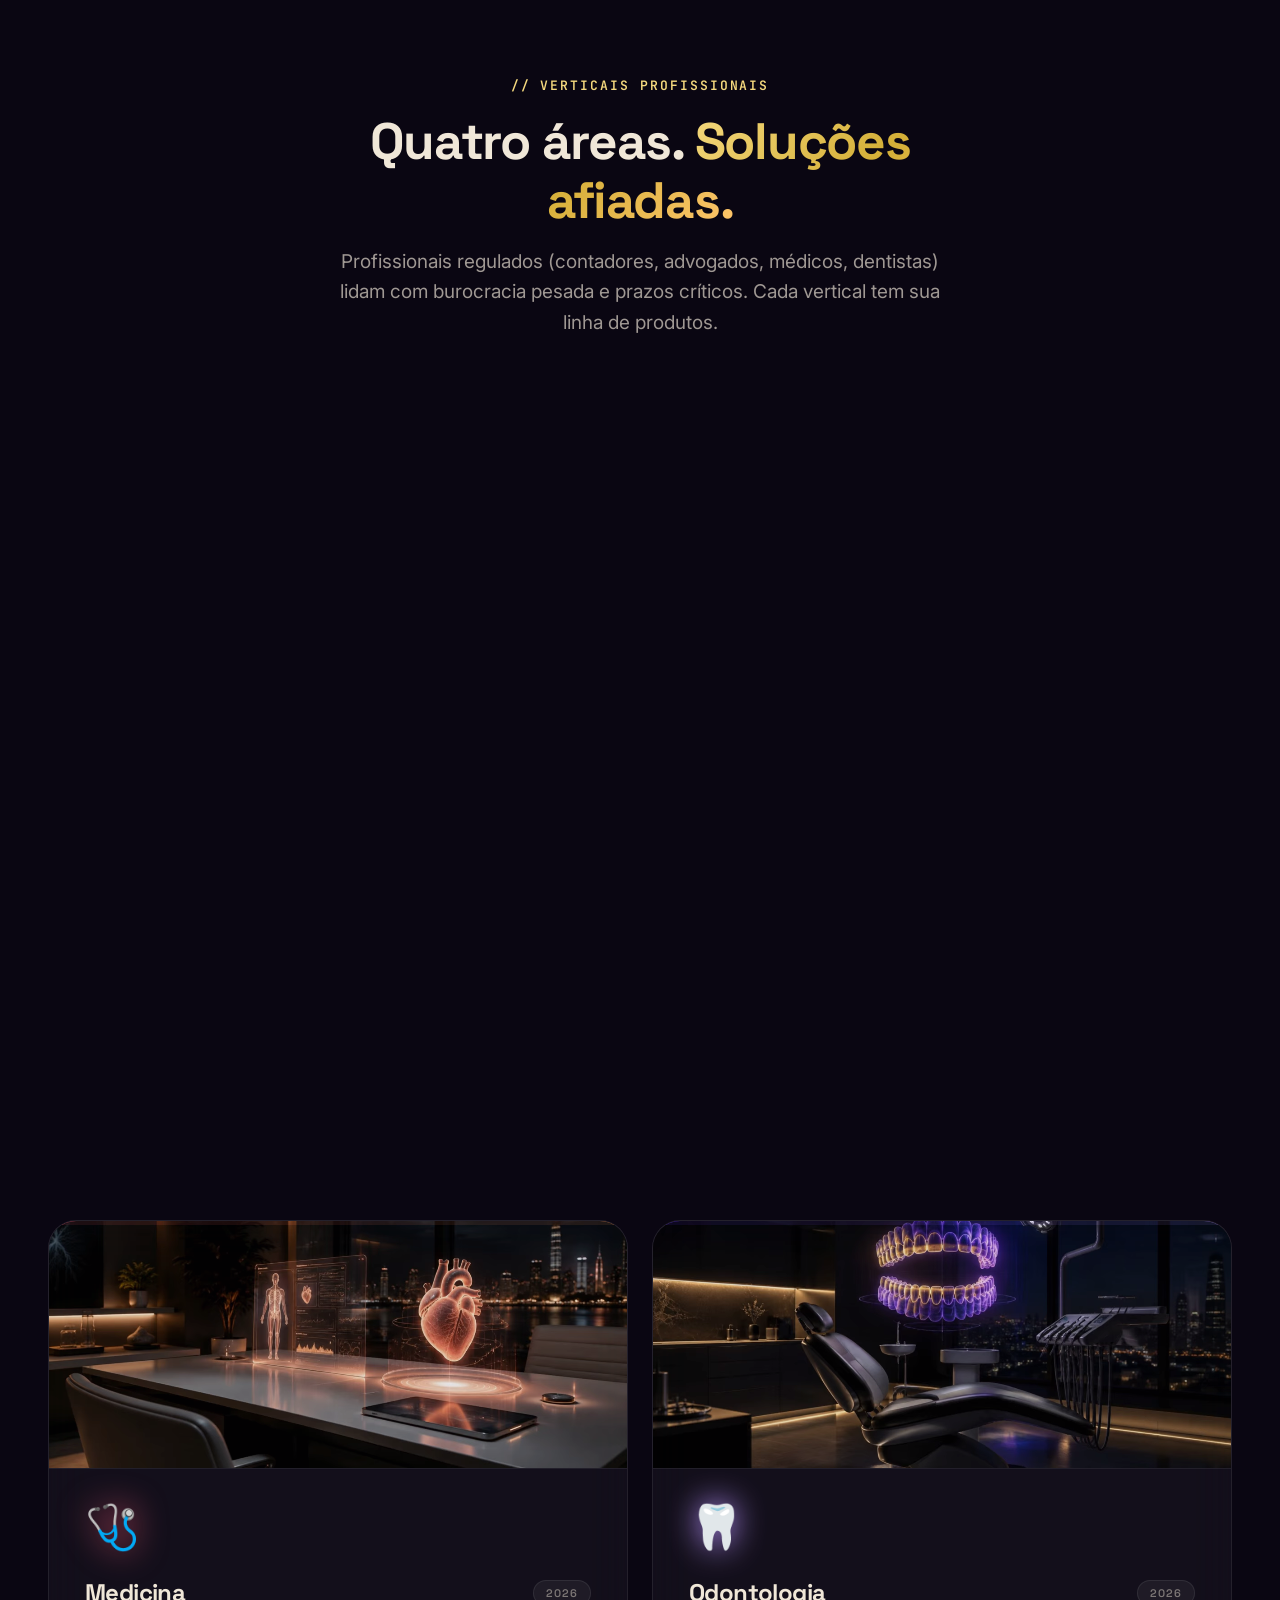
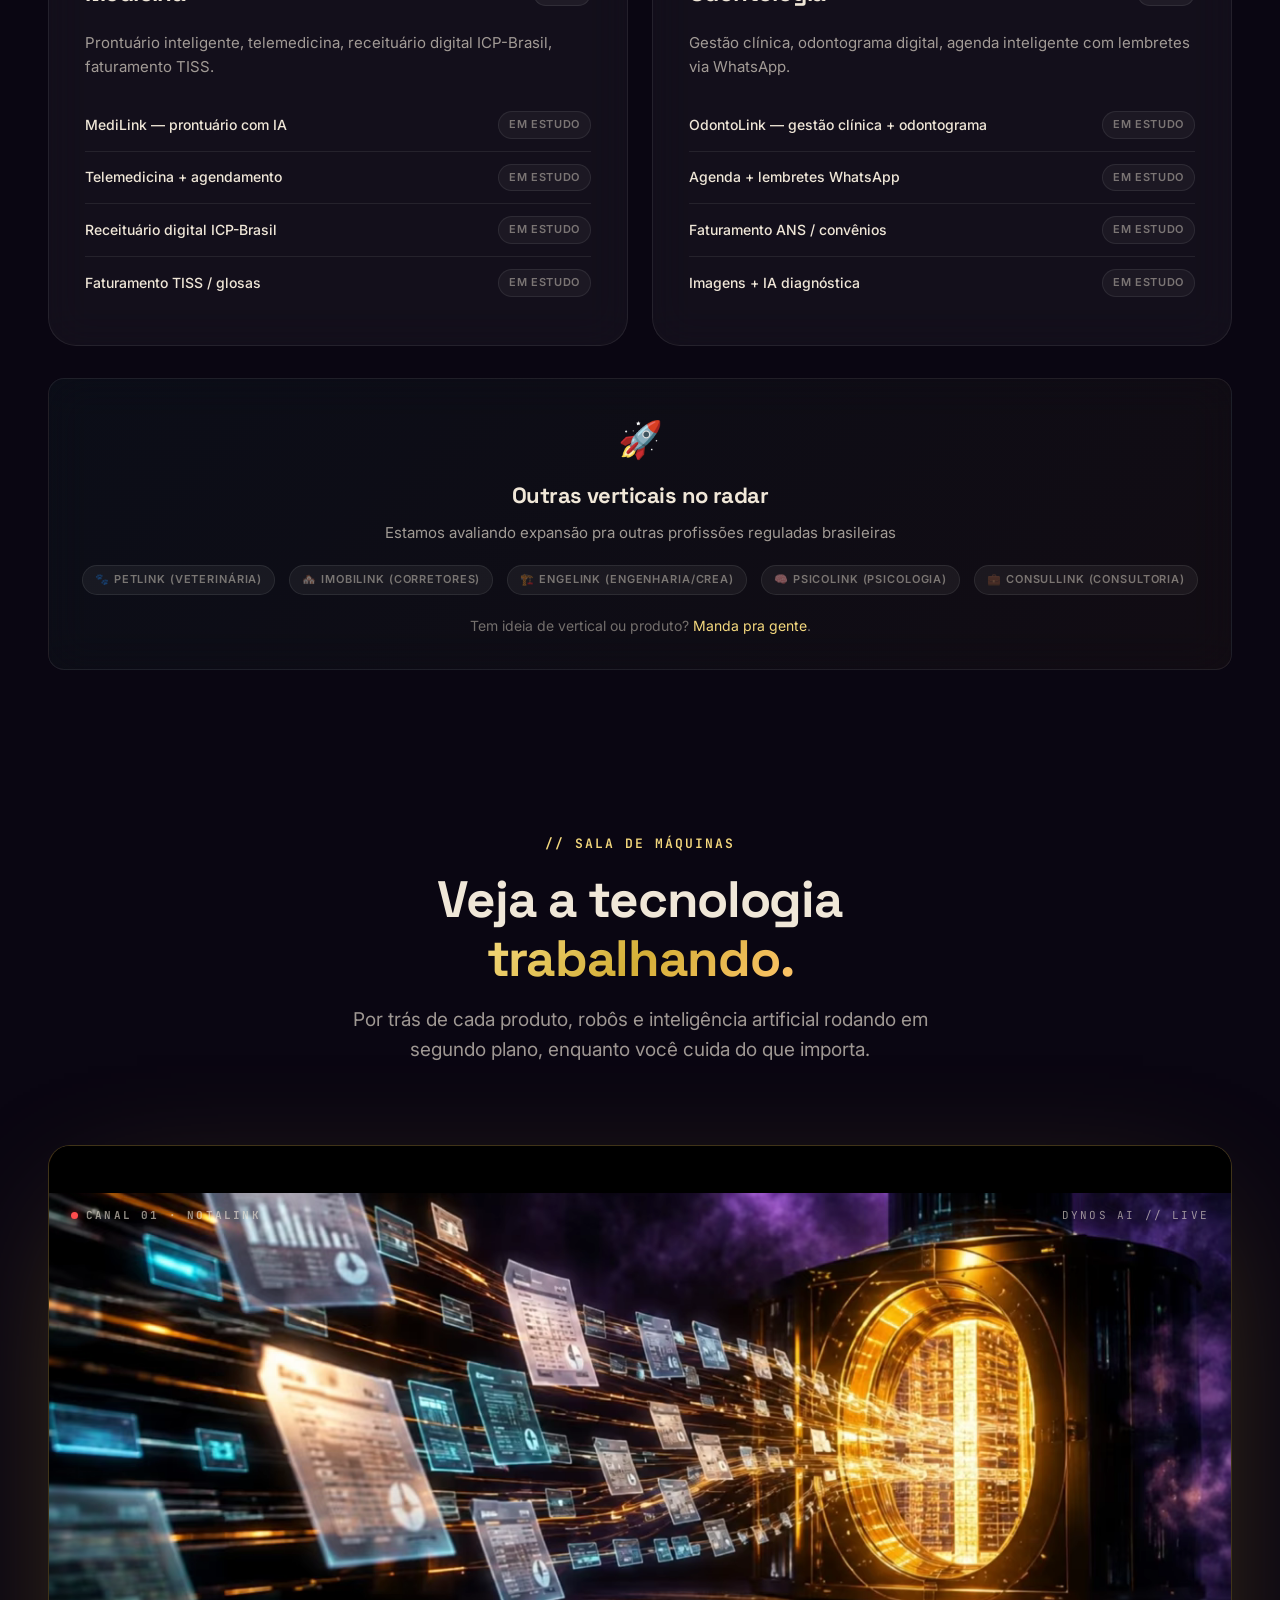
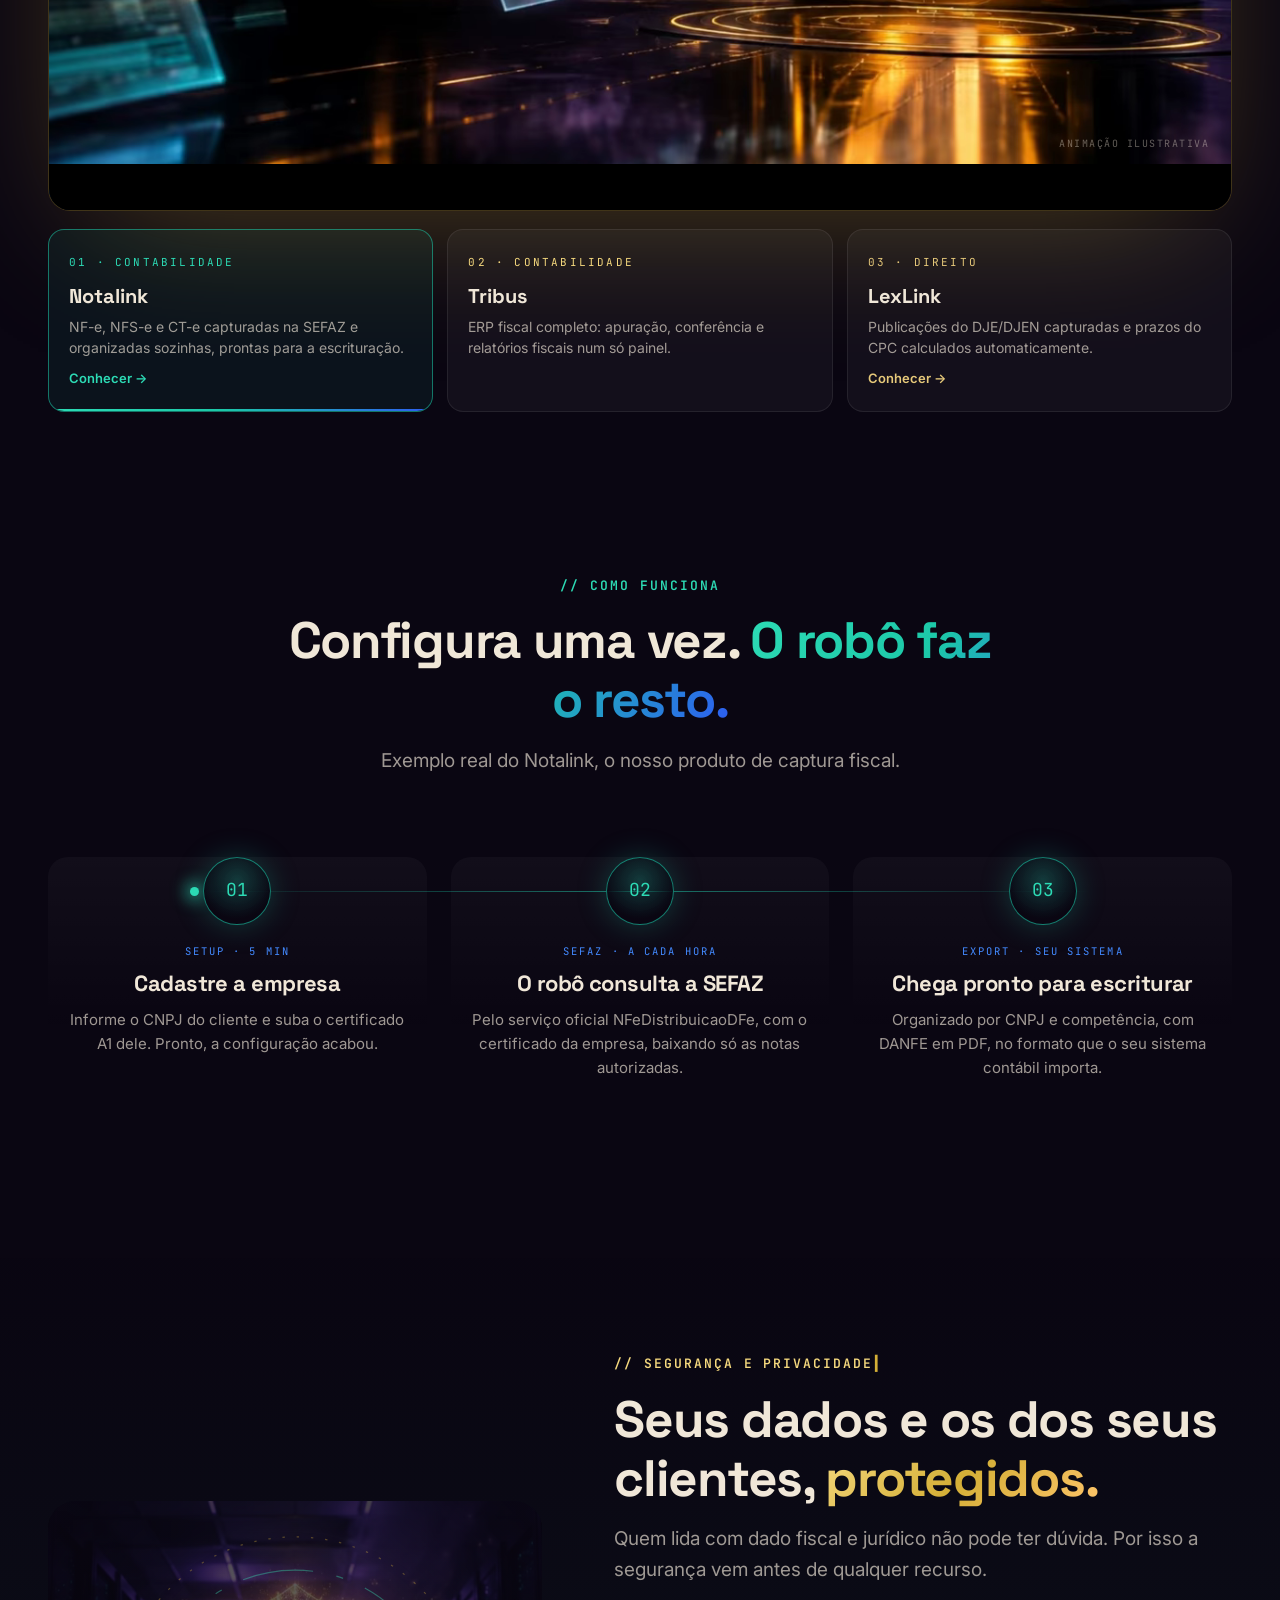
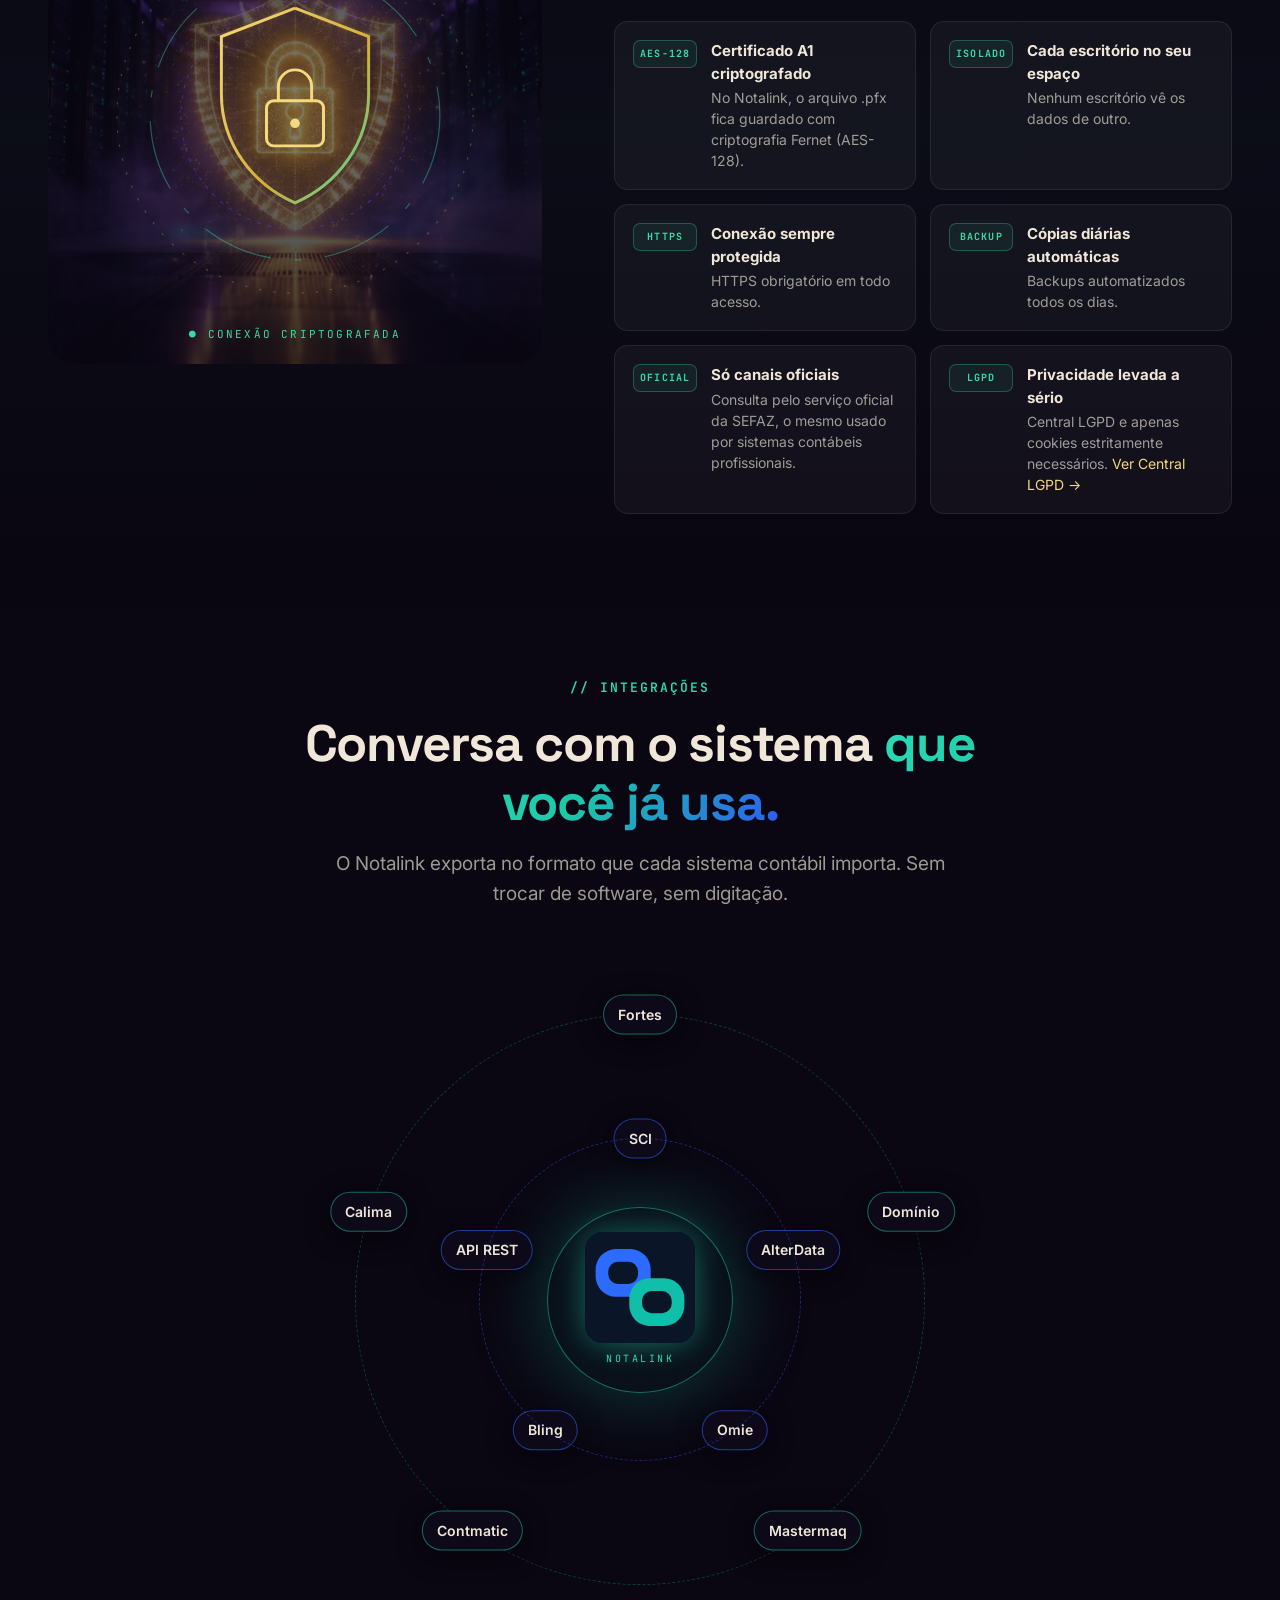
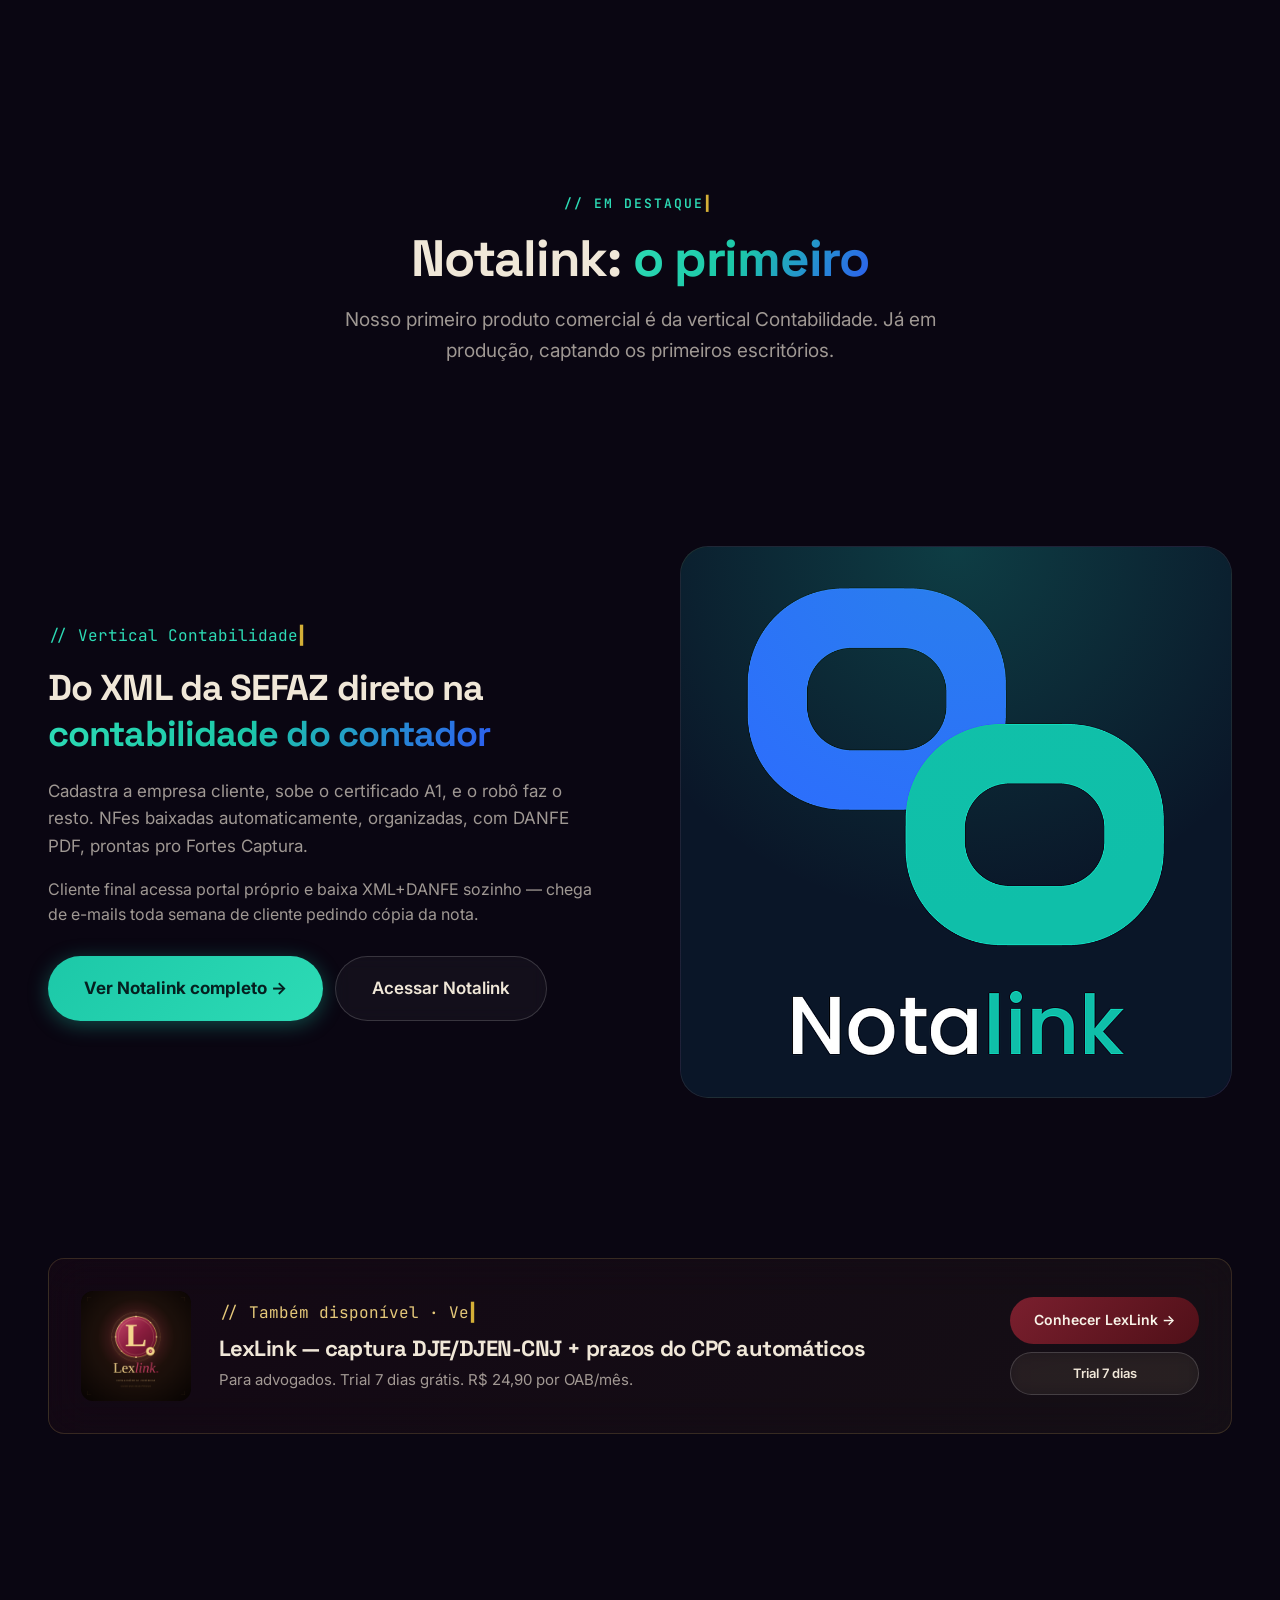
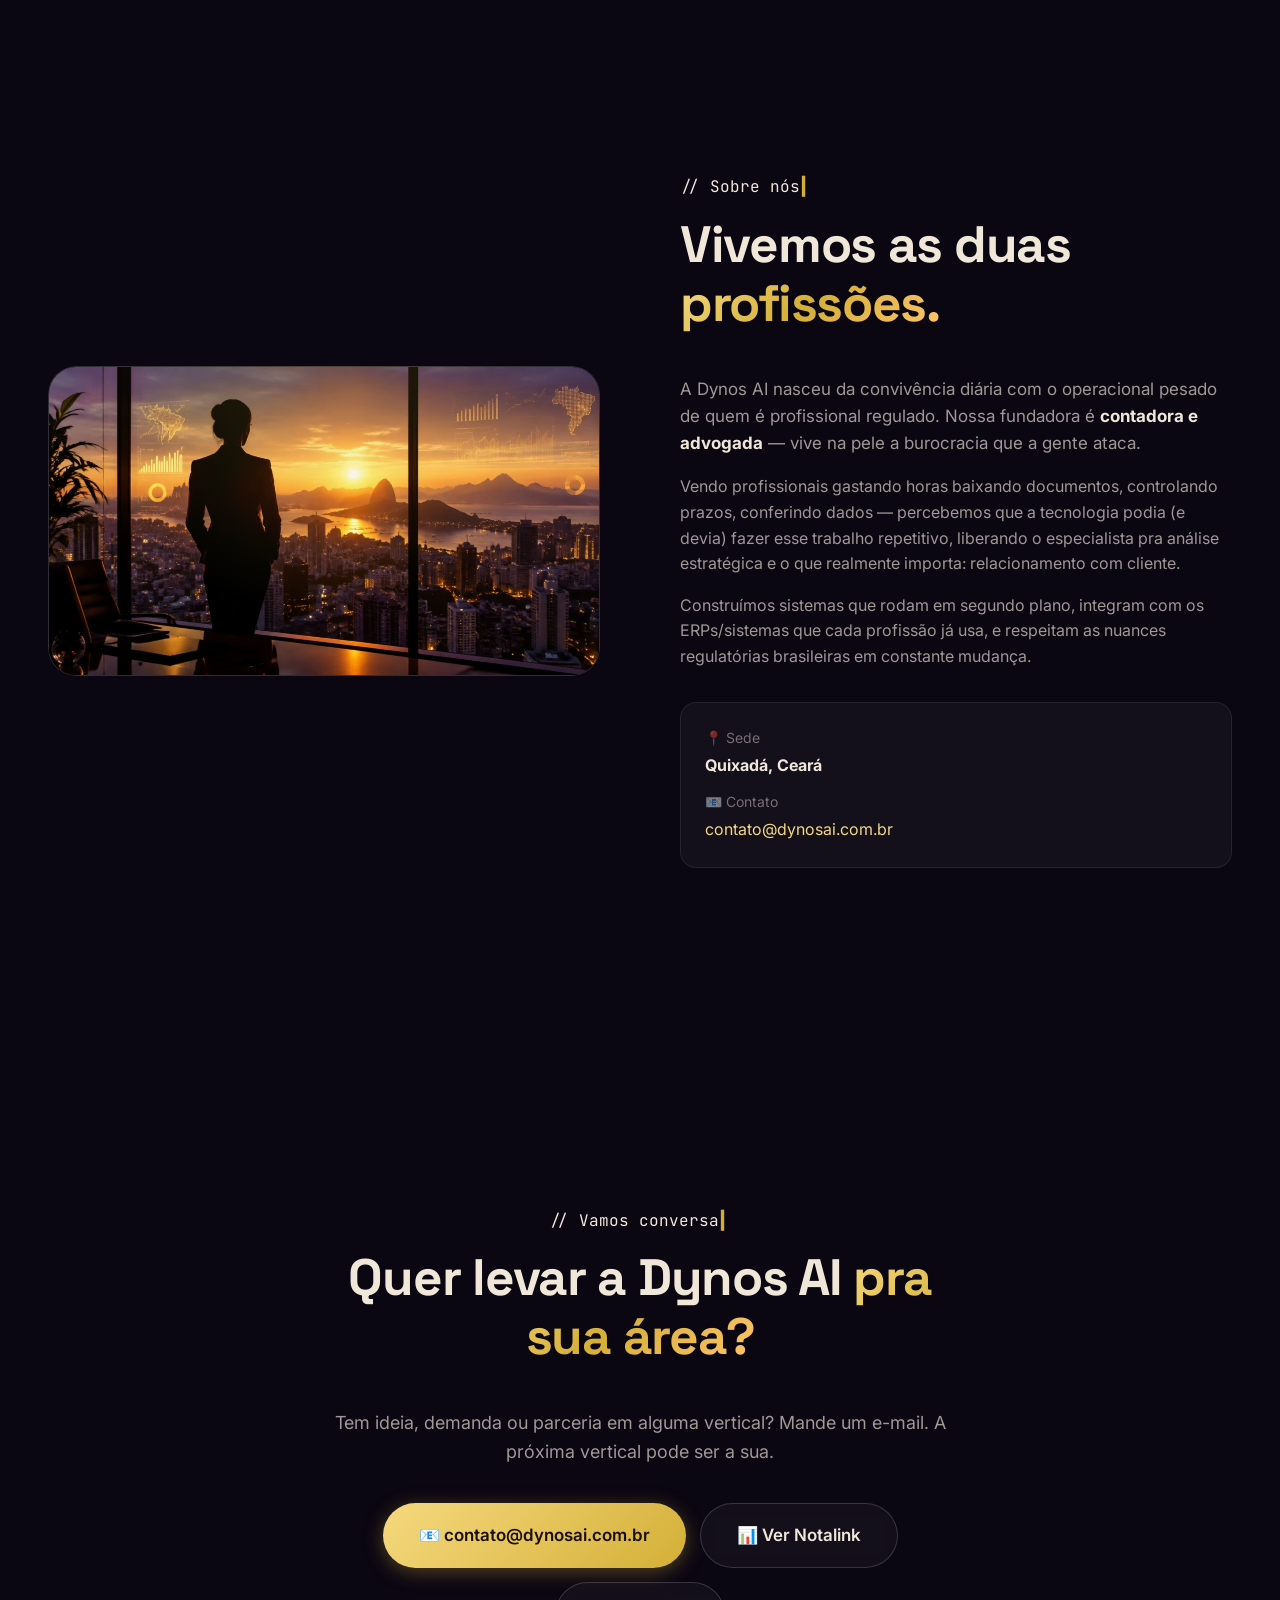
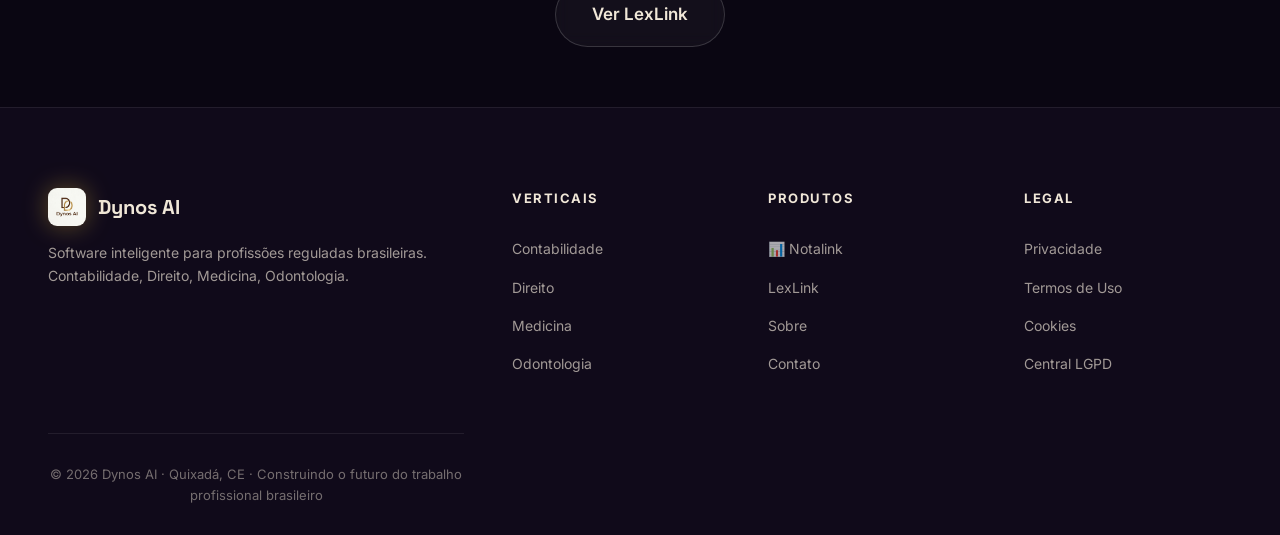
==== commit 84fc5746: "Logo do Notalink maior e em vetor no site Ícone SVG no centro da órbita de integrações, logo complet" ====
--- a/index.html
+++ b/index.html
@@ -7,7 +7,7 @@
   <script>try{if(sessionStorage.getItem("dy-intro")==="1")document.documentElement.classList.add("dy-seen")}catch(e){}</script>
   <meta name="description" content="A Dynos AI cria sistemas de inteligência artificial sob medida para cada profissão. Contabilidade, Direito, Medicina, Odontologia. Notalink é o primeiro produto." />
   <link rel="stylesheet" href="/assets/css/dynosai.css?v=20260428a" />
-  <link rel="stylesheet" href="/assets/css/dynos-cinema.css?v=20260928d" />
+  <link rel="stylesheet" href="/assets/css/dynos-cinema.css?v=20260929a" />
   <link href="https://fonts.googleapis.com/css2?family=JetBrains+Mono:wght@400;500&display=swap" rel="stylesheet">
   <link rel="icon" href="/assets/img/dynos_logo_square.png" type="image/png" />
   <link rel="preconnect" href="https://fonts.googleapis.com">
@@ -442,7 +442,7 @@
       <p>O Notalink exporta no formato que cada sistema contábil importa. Sem trocar de software, sem digitação.</p>
     </div>
     <div class="dy-orbita" aria-label="Sistemas integrados: Fortes, Domínio, Mastermaq, Contmatic, Calima, SCI, AlterData, Omie, Bling e API REST">
-      <div class="dy-orbita-centro"><img src="/assets/img/notalink_logo.png" alt="" /><span>NOTALINK</span></div>
+      <div class="dy-orbita-centro"><img src="/assets/img/notalink_icone.svg" alt="" /><span>NOTALINK</span></div>
       <div class="dy-orbita-anel r1" aria-hidden="true">
         <span style="--i:0">Fortes</span><span style="--i:1">Domínio</span><span style="--i:2">Mastermaq</span><span style="--i:3">Contmatic</span><span style="--i:4">Calima</span>
       </div>
--- a/assets/css/dynos-cinema.css
+++ b/assets/css/dynos-cinema.css
@@ -407,7 +407,7 @@
   background: radial-gradient(circle, rgba(28,200,168,.22), rgba(10,6,18,.95) 70%);
   border-color: rgba(28,200,168,.55); box-shadow: 0 0 80px rgba(28,200,168,.3), inset 0 0 40px rgba(28,200,168,.12);
 }
-.nl-tema .dy-orbita-centro img { width: 52%; border-radius: 16px; box-shadow: 0 0 30px rgba(28,200,168,.45); }
+.nl-tema .dy-orbita-centro img { width: 60%; border-radius: 18px; box-shadow: 0 0 30px rgba(28,200,168,.45); }
 .nl-tema .dy-orbita-centro span { color: var(--nl-verde-claro); }
 .nl-tema .dy-orbita-anel.r1 span { border-color: rgba(28,200,168,.5); }
 .nl-tema .dy-orbita-anel.r2 span { border-color: rgba(45,92,242,.6); }
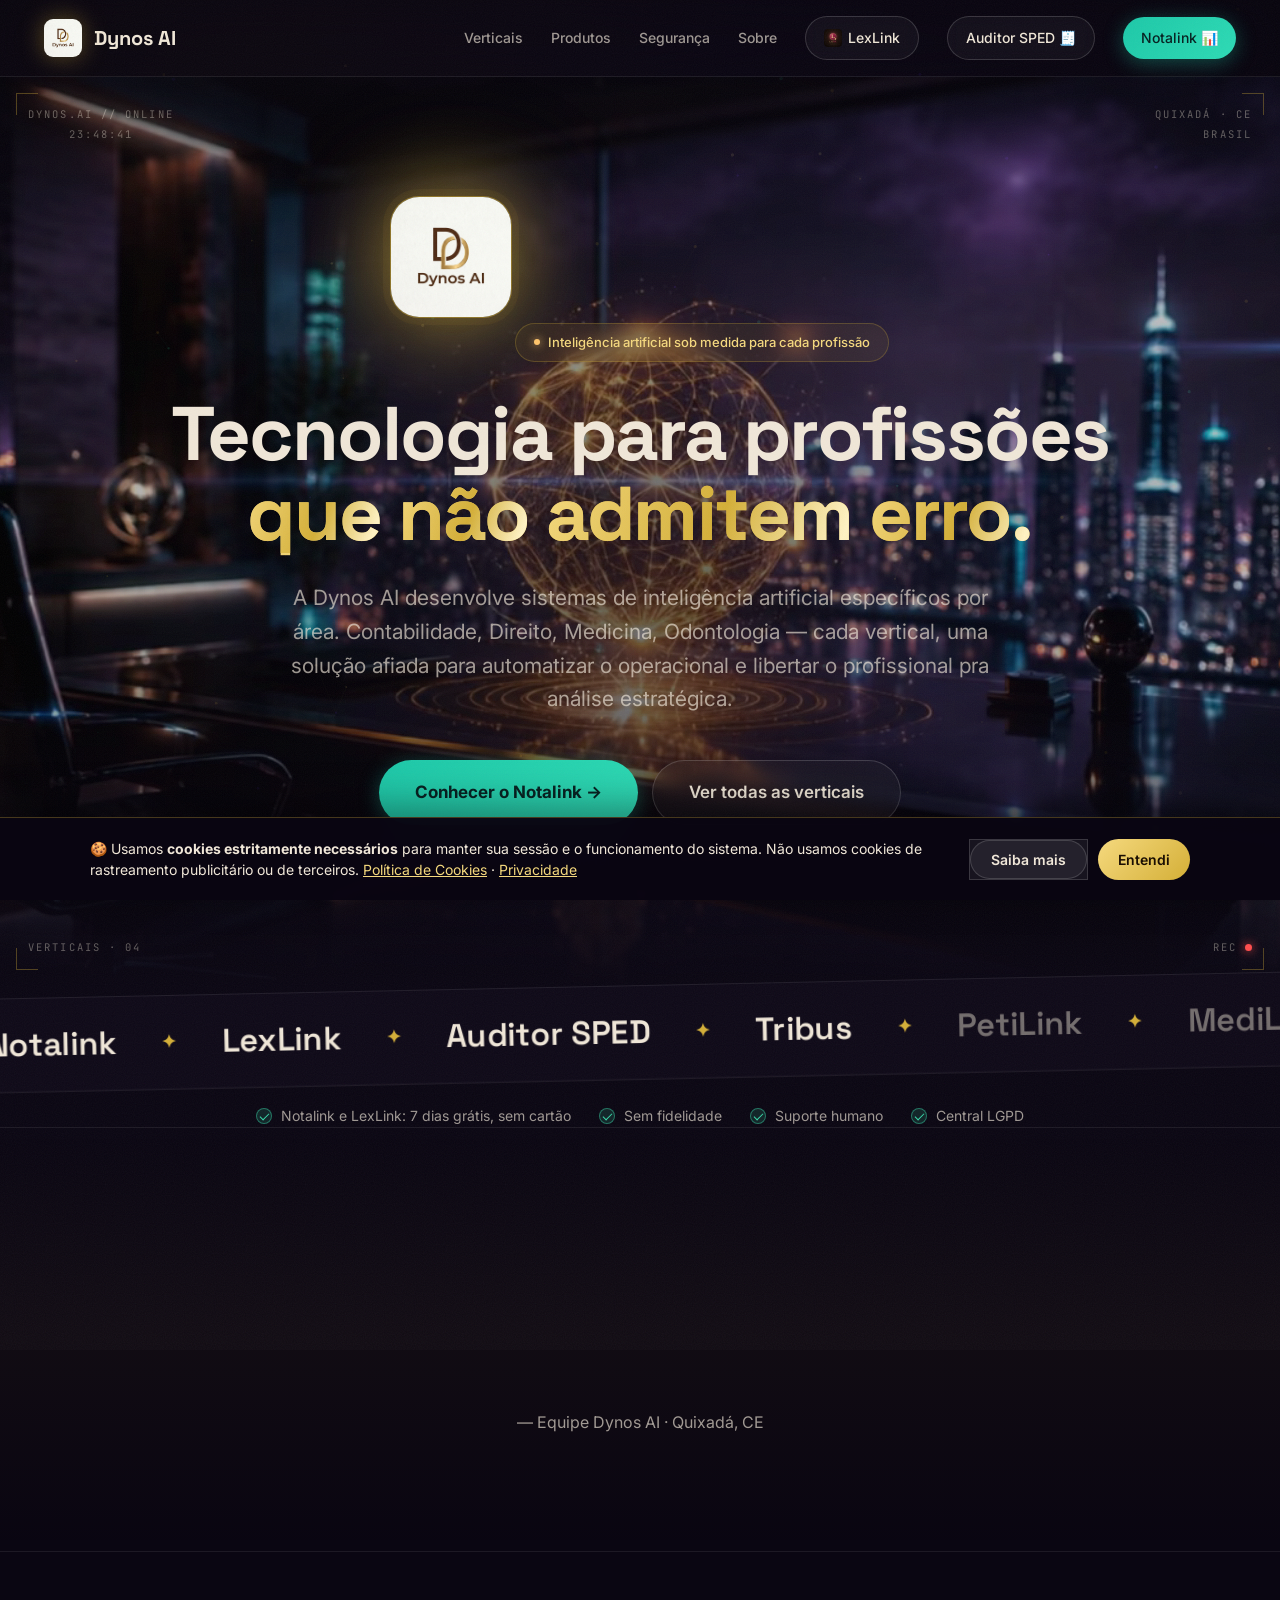
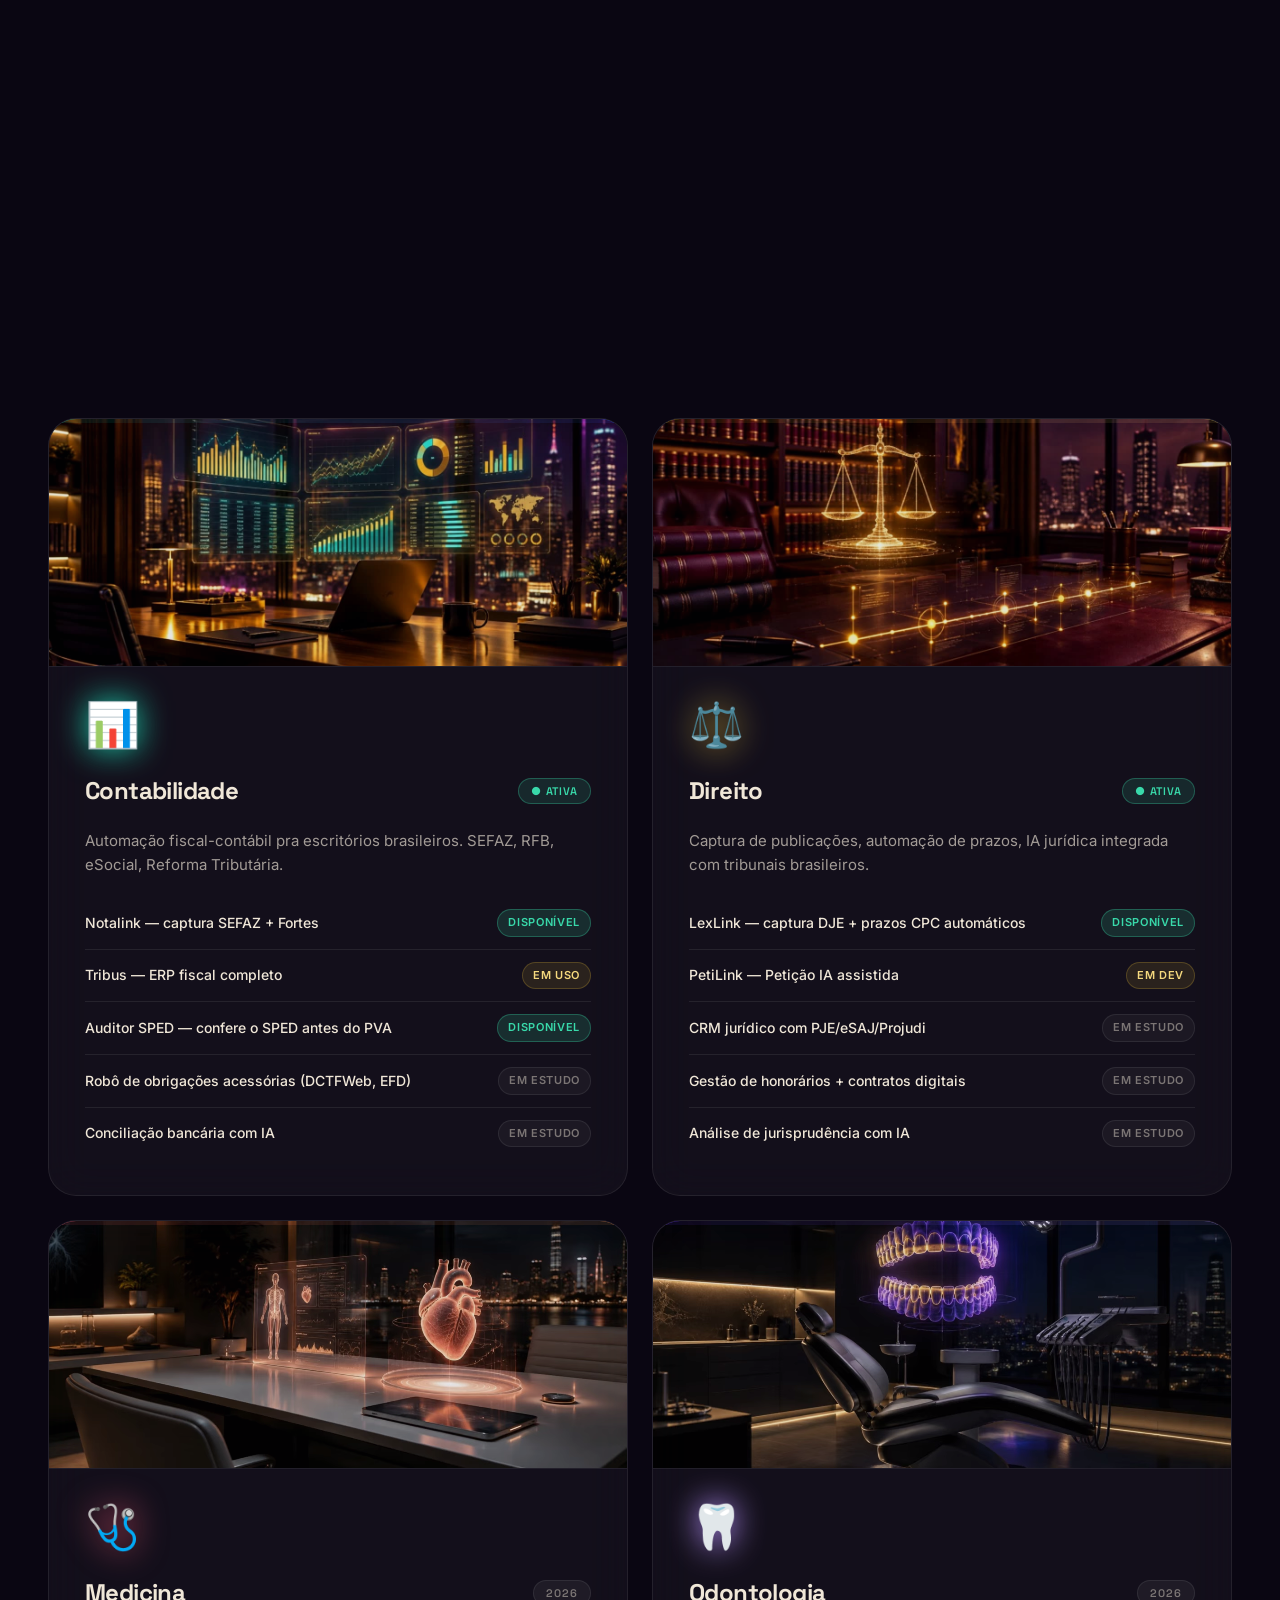
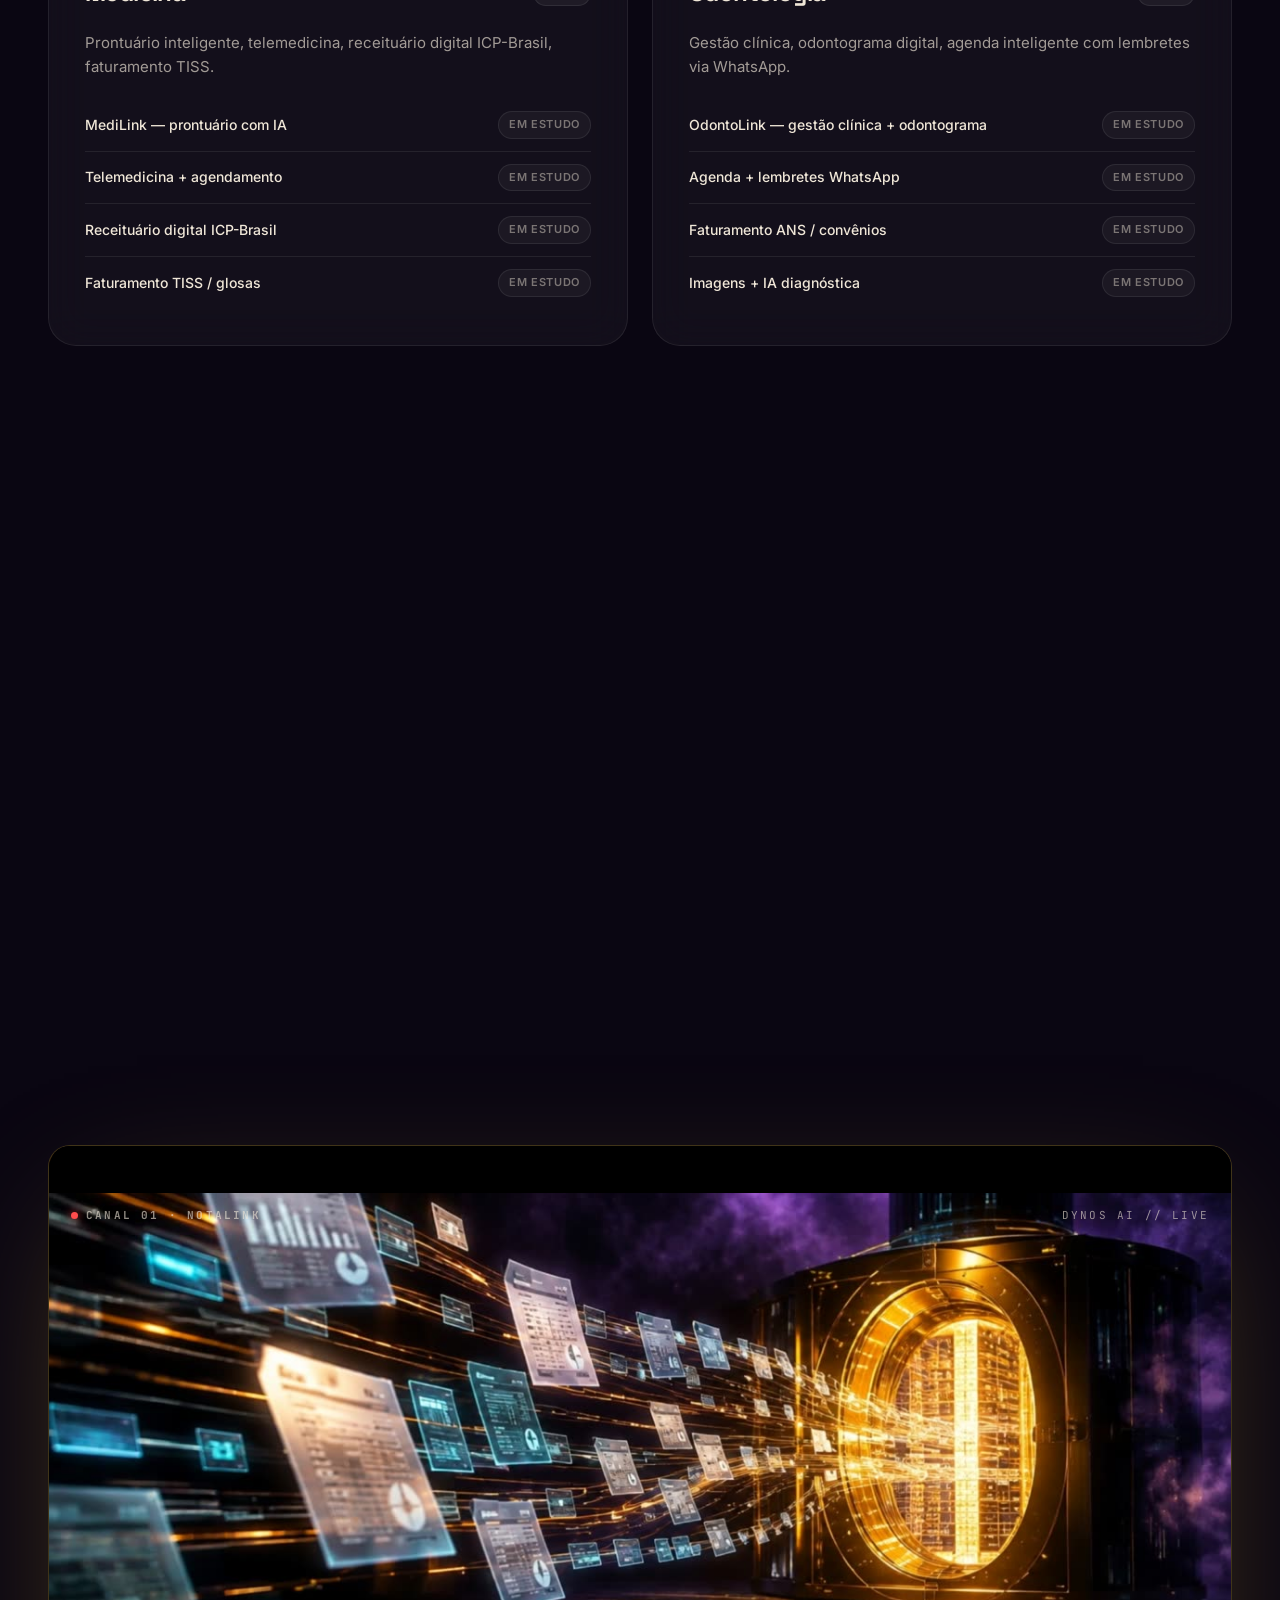
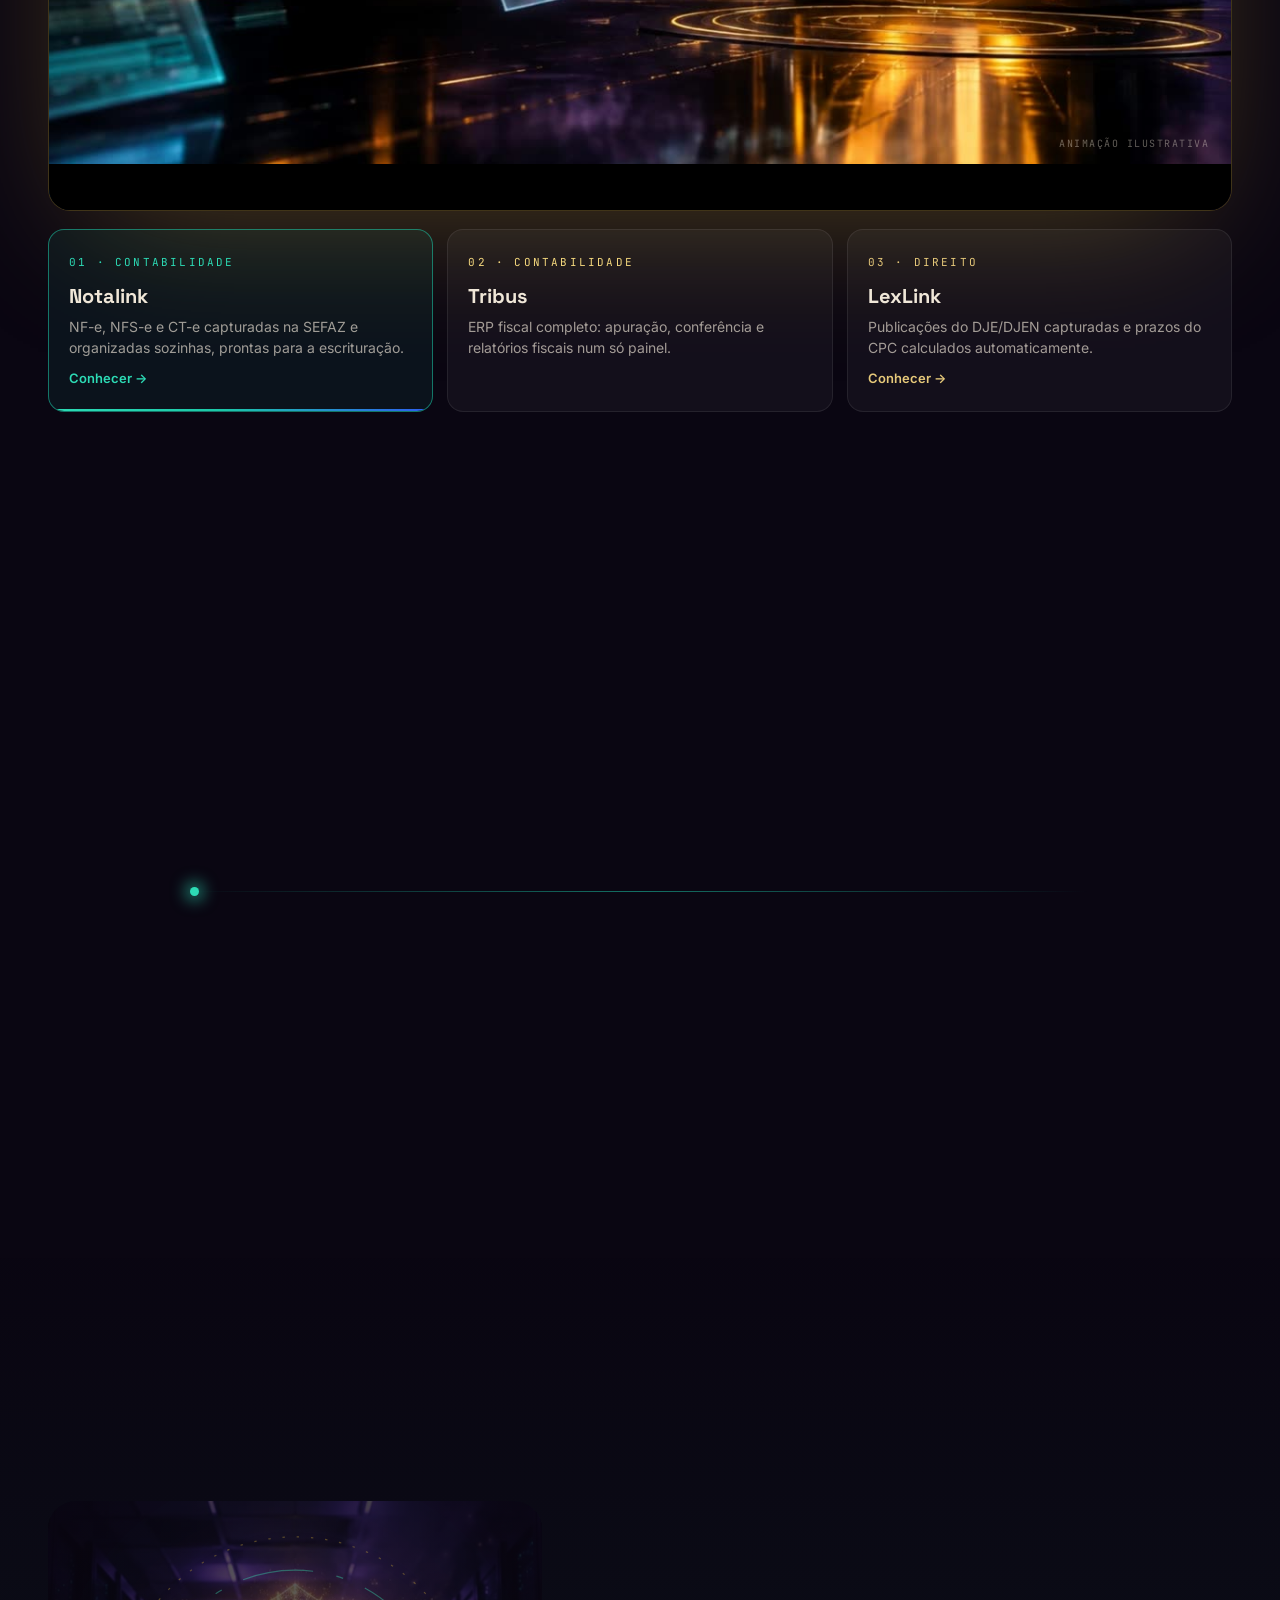
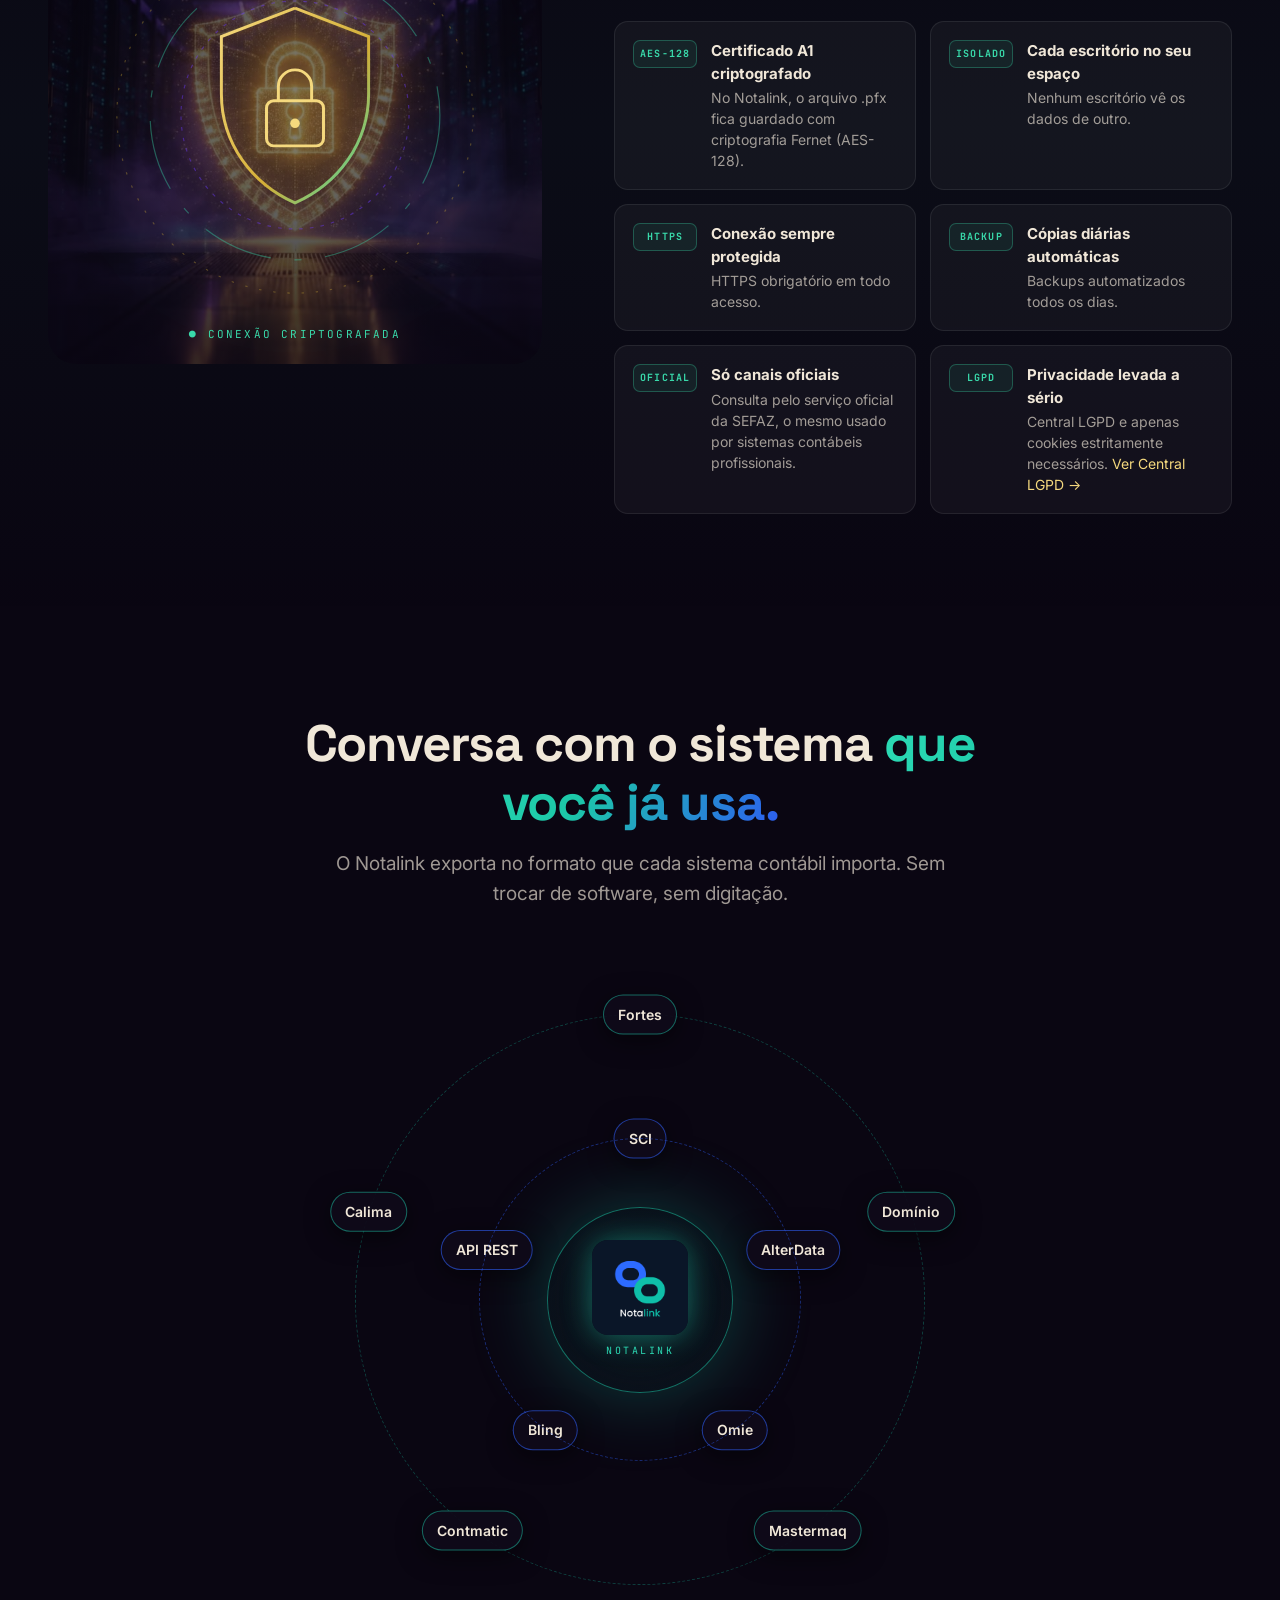
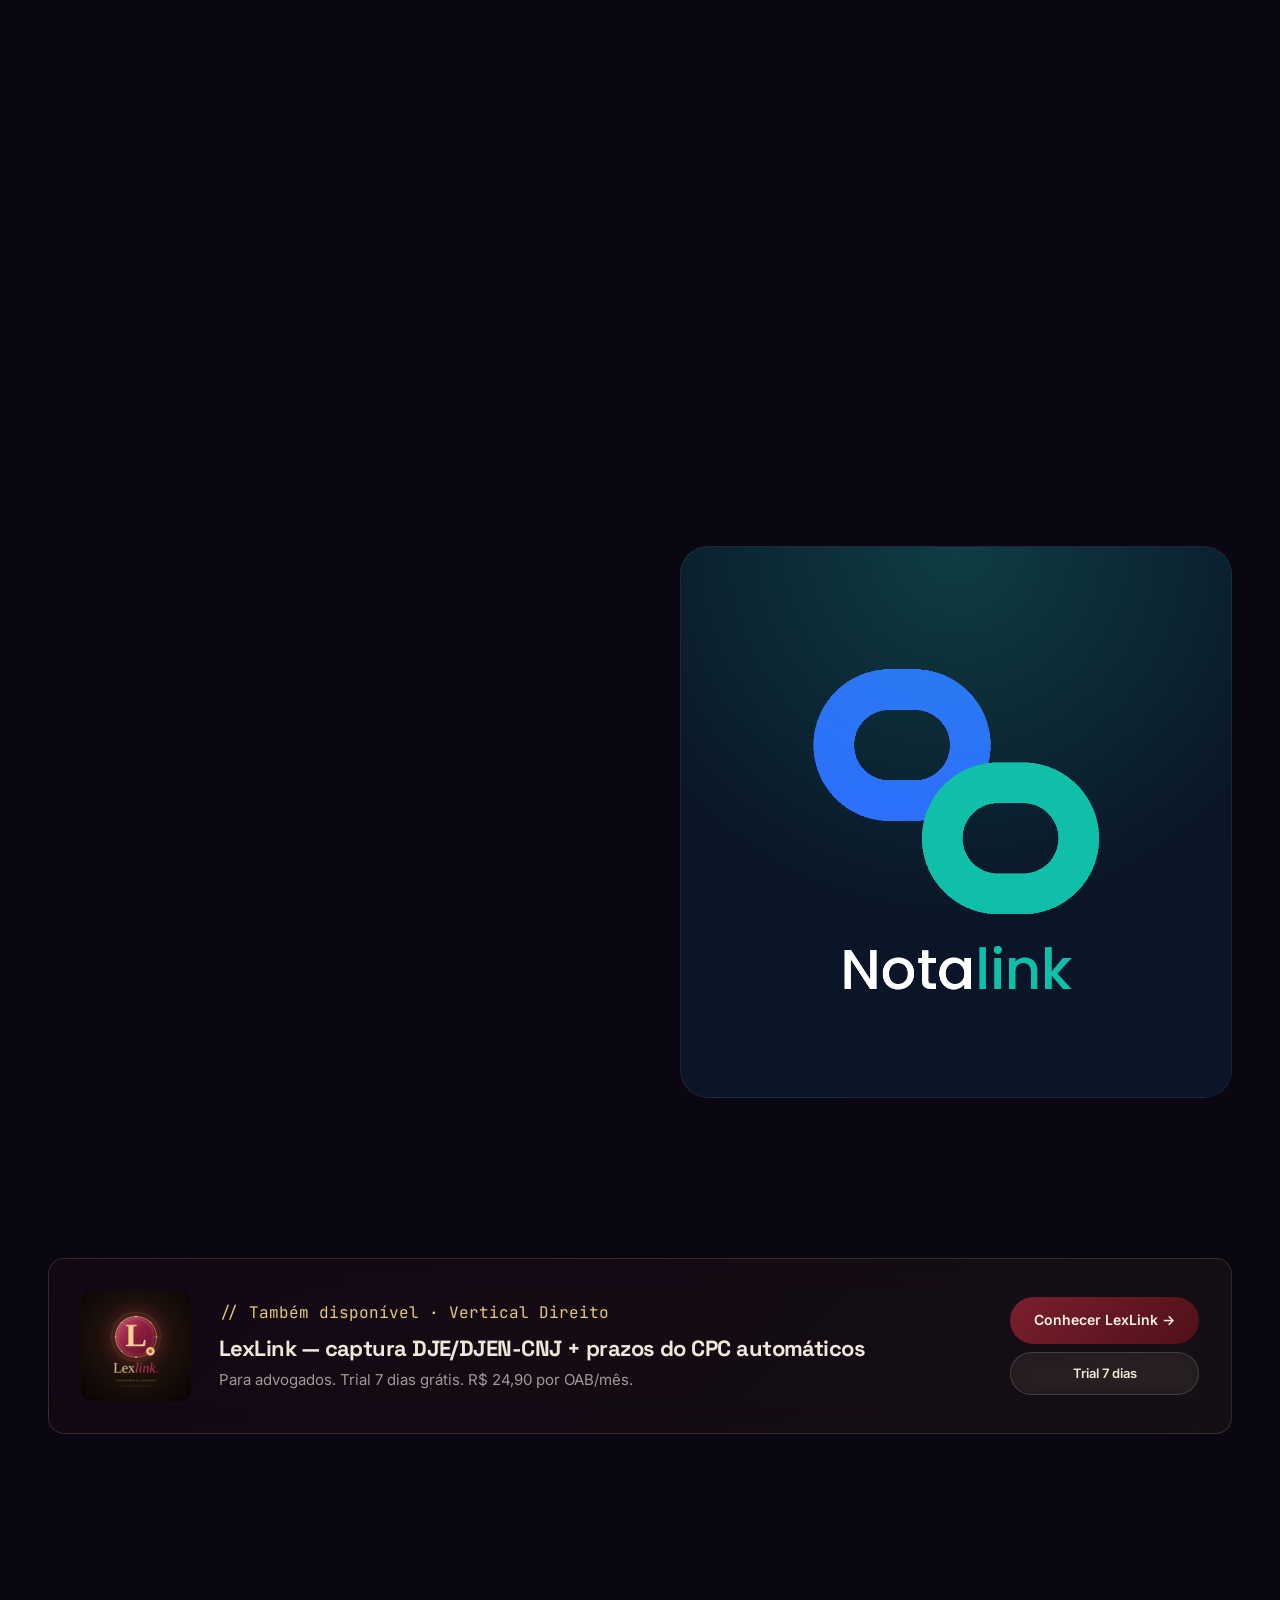
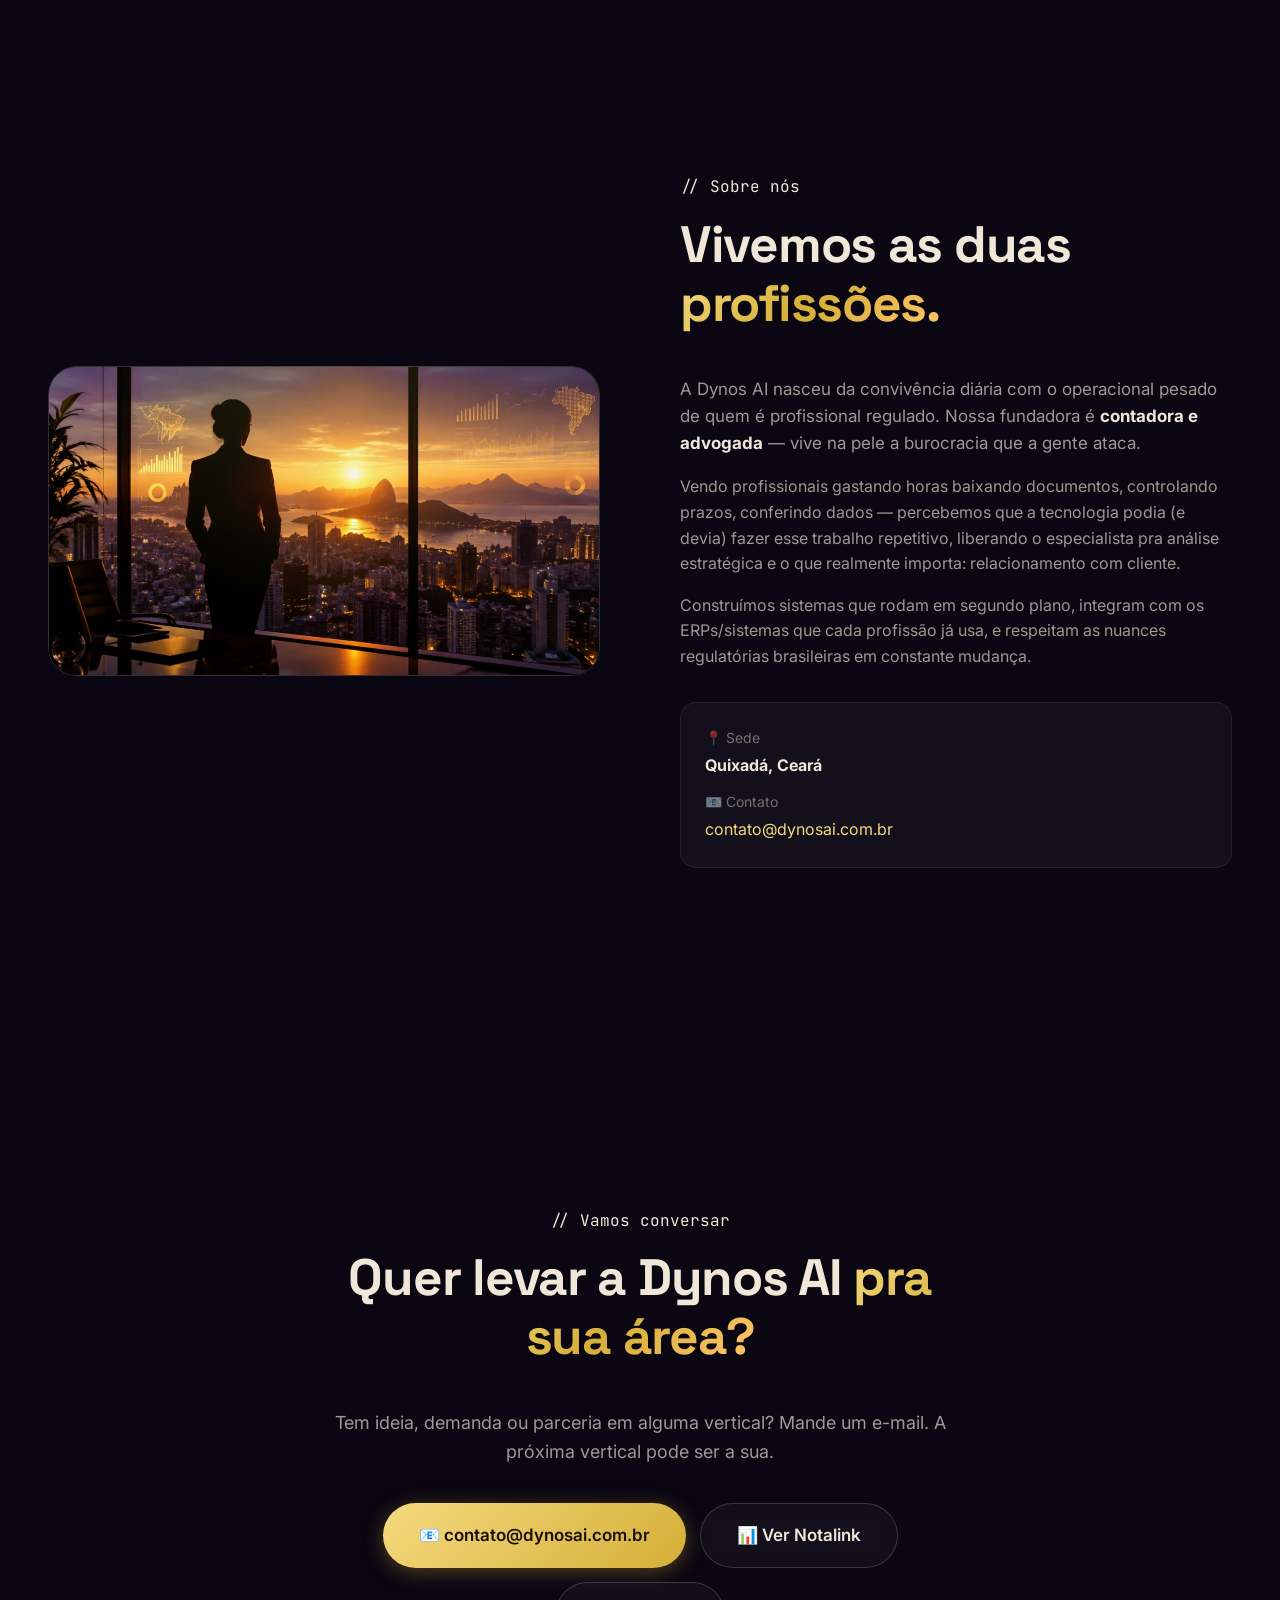
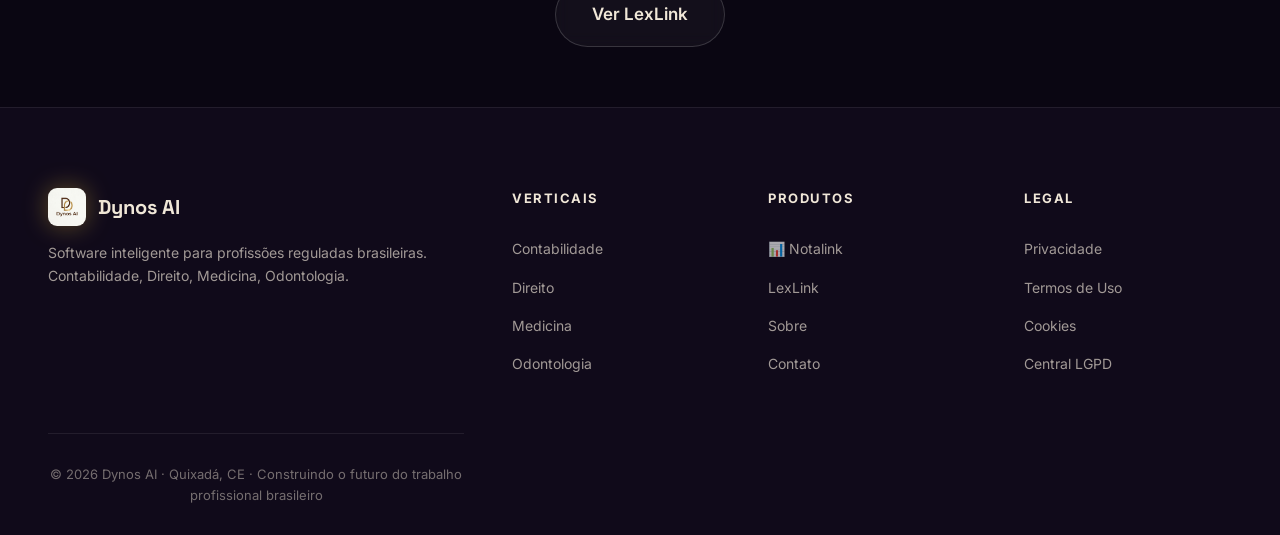
==== commit bece4684: "Desfaz a mudança da logo do Notalink no site Co-Authored-By: Claude Fable 5.1 <noreply@anthropic.com" ====
--- a/index.html
+++ b/index.html
@@ -7,7 +7,7 @@
   <script>try{if(sessionStorage.getItem("dy-intro")==="1")document.documentElement.classList.add("dy-seen")}catch(e){}</script>
   <meta name="description" content="A Dynos AI cria sistemas de inteligência artificial sob medida para cada profissão. Contabilidade, Direito, Medicina, Odontologia. Notalink é o primeiro produto." />
   <link rel="stylesheet" href="/assets/css/dynosai.css?v=20260428a" />
-  <link rel="stylesheet" href="/assets/css/dynos-cinema.css?v=20260929a" />
+  <link rel="stylesheet" href="/assets/css/dynos-cinema.css?v=20260928d" />
   <link href="https://fonts.googleapis.com/css2?family=JetBrains+Mono:wght@400;500&display=swap" rel="stylesheet">
   <link rel="icon" href="/assets/img/dynos_logo_square.png" type="image/png" />
   <link rel="preconnect" href="https://fonts.googleapis.com">
@@ -442,7 +442,7 @@
       <p>O Notalink exporta no formato que cada sistema contábil importa. Sem trocar de software, sem digitação.</p>
     </div>
     <div class="dy-orbita" aria-label="Sistemas integrados: Fortes, Domínio, Mastermaq, Contmatic, Calima, SCI, AlterData, Omie, Bling e API REST">
-      <div class="dy-orbita-centro"><img src="/assets/img/notalink_icone.svg" alt="" /><span>NOTALINK</span></div>
+      <div class="dy-orbita-centro"><img src="/assets/img/notalink_logo.png" alt="" /><span>NOTALINK</span></div>
       <div class="dy-orbita-anel r1" aria-hidden="true">
         <span style="--i:0">Fortes</span><span style="--i:1">Domínio</span><span style="--i:2">Mastermaq</span><span style="--i:3">Contmatic</span><span style="--i:4">Calima</span>
       </div>
--- a/assets/css/dynos-cinema.css
+++ b/assets/css/dynos-cinema.css
@@ -407,7 +407,7 @@
   background: radial-gradient(circle, rgba(28,200,168,.22), rgba(10,6,18,.95) 70%);
   border-color: rgba(28,200,168,.55); box-shadow: 0 0 80px rgba(28,200,168,.3), inset 0 0 40px rgba(28,200,168,.12);
 }
-.nl-tema .dy-orbita-centro img { width: 60%; border-radius: 18px; box-shadow: 0 0 30px rgba(28,200,168,.45); }
+.nl-tema .dy-orbita-centro img { width: 52%; border-radius: 16px; box-shadow: 0 0 30px rgba(28,200,168,.45); }
 .nl-tema .dy-orbita-centro span { color: var(--nl-verde-claro); }
 .nl-tema .dy-orbita-anel.r1 span { border-color: rgba(28,200,168,.5); }
 .nl-tema .dy-orbita-anel.r2 span { border-color: rgba(45,92,242,.6); }
